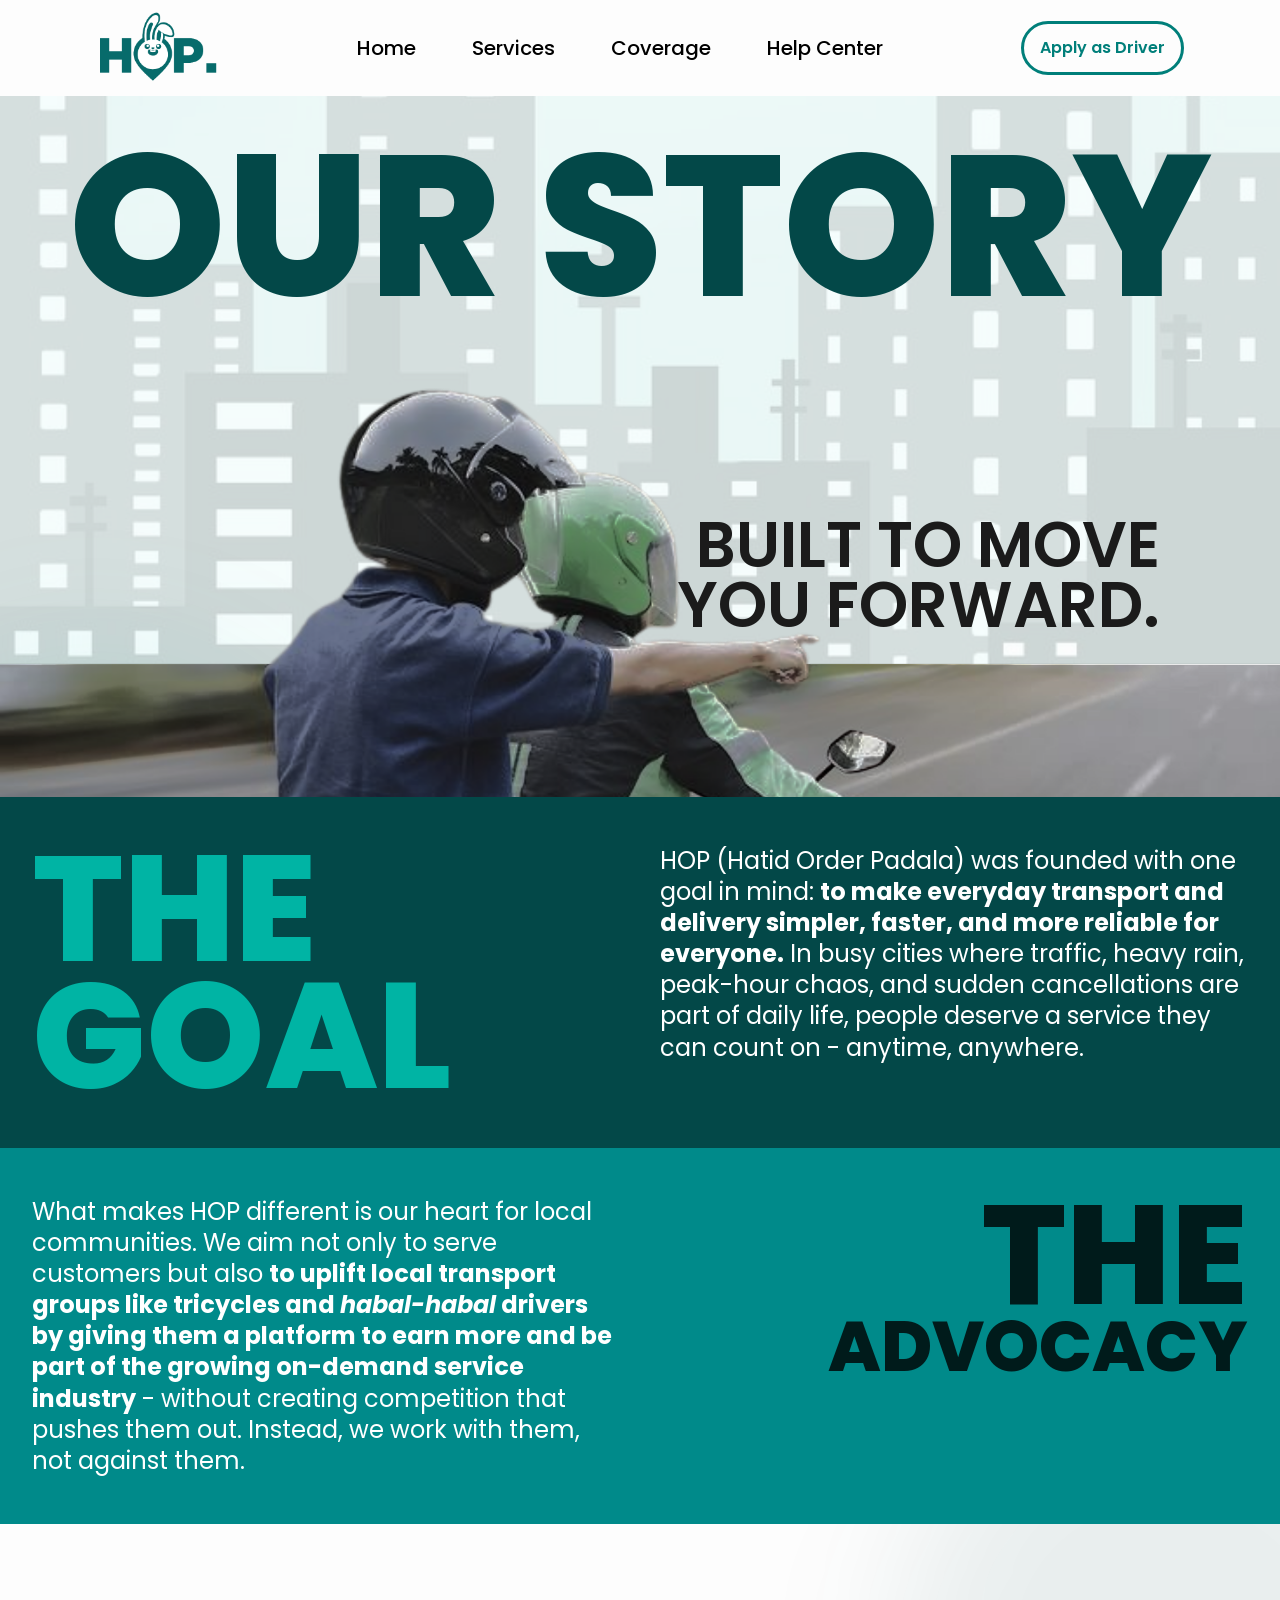
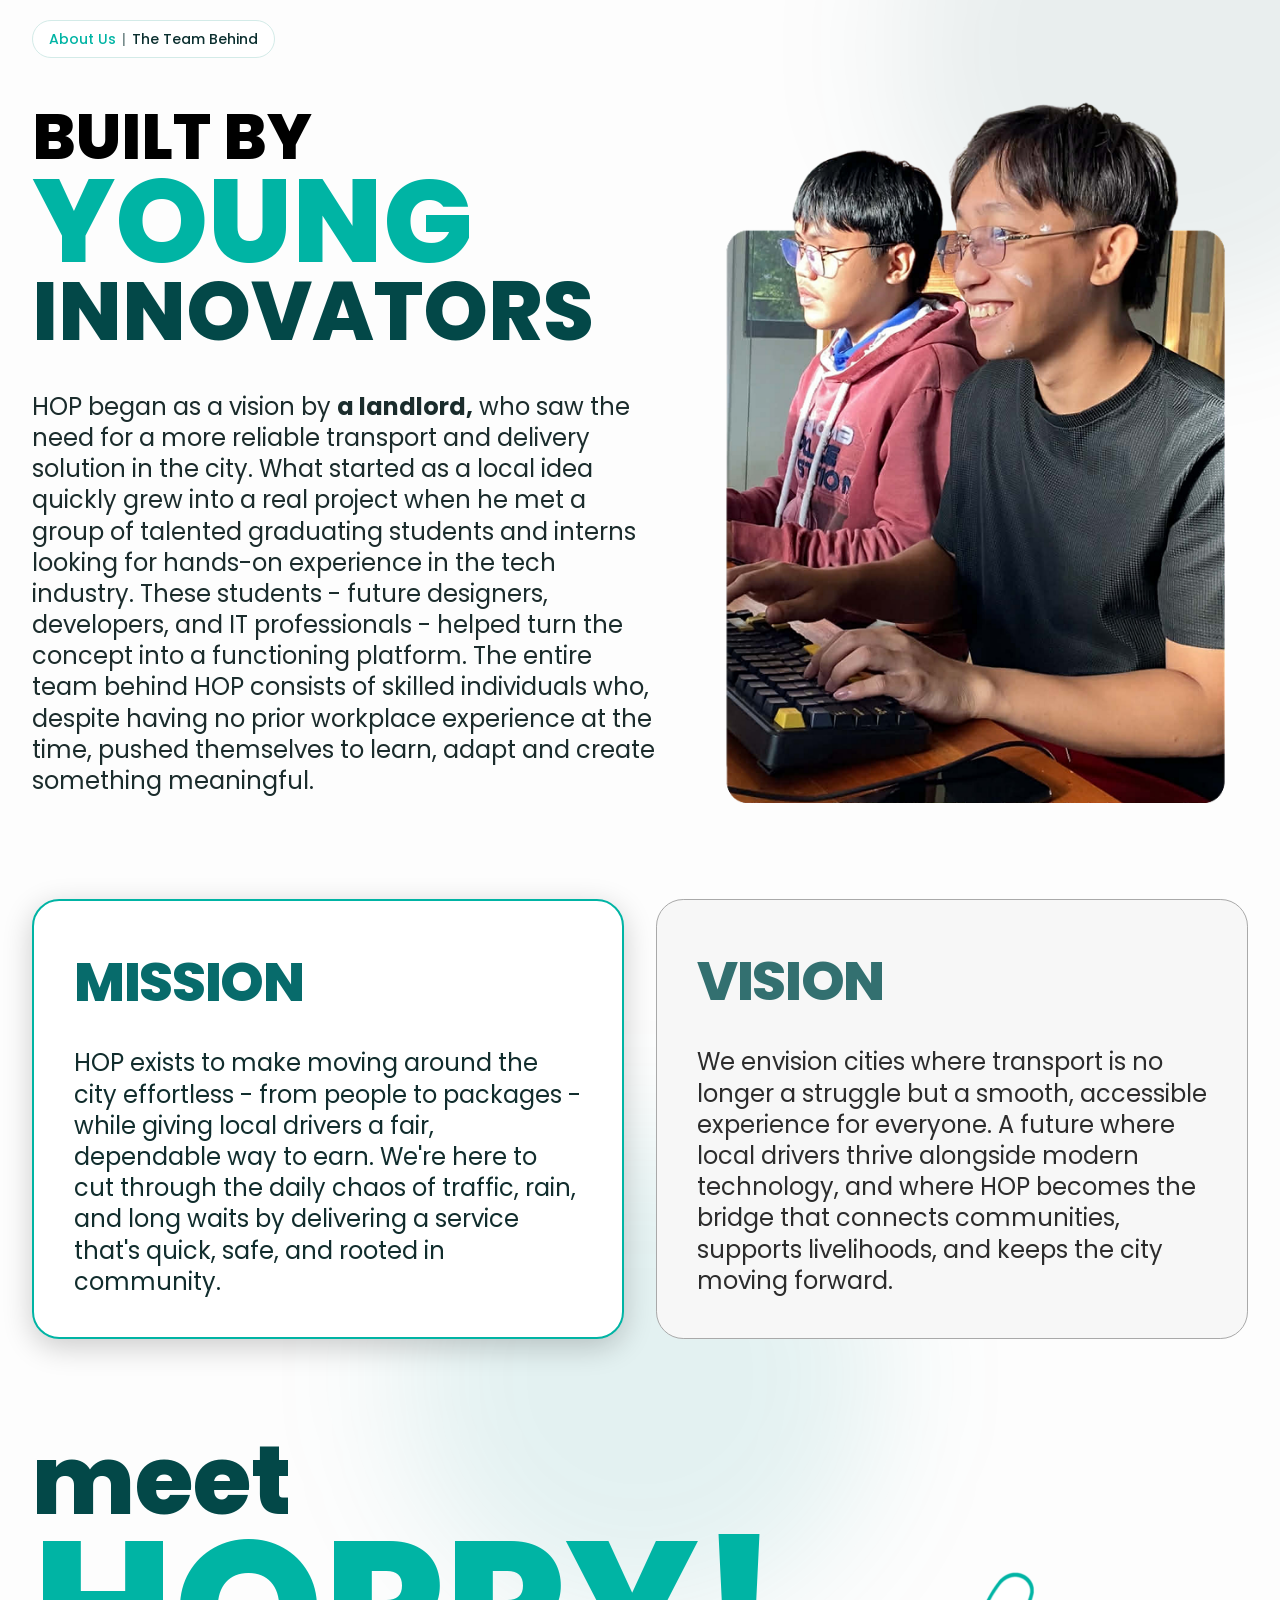
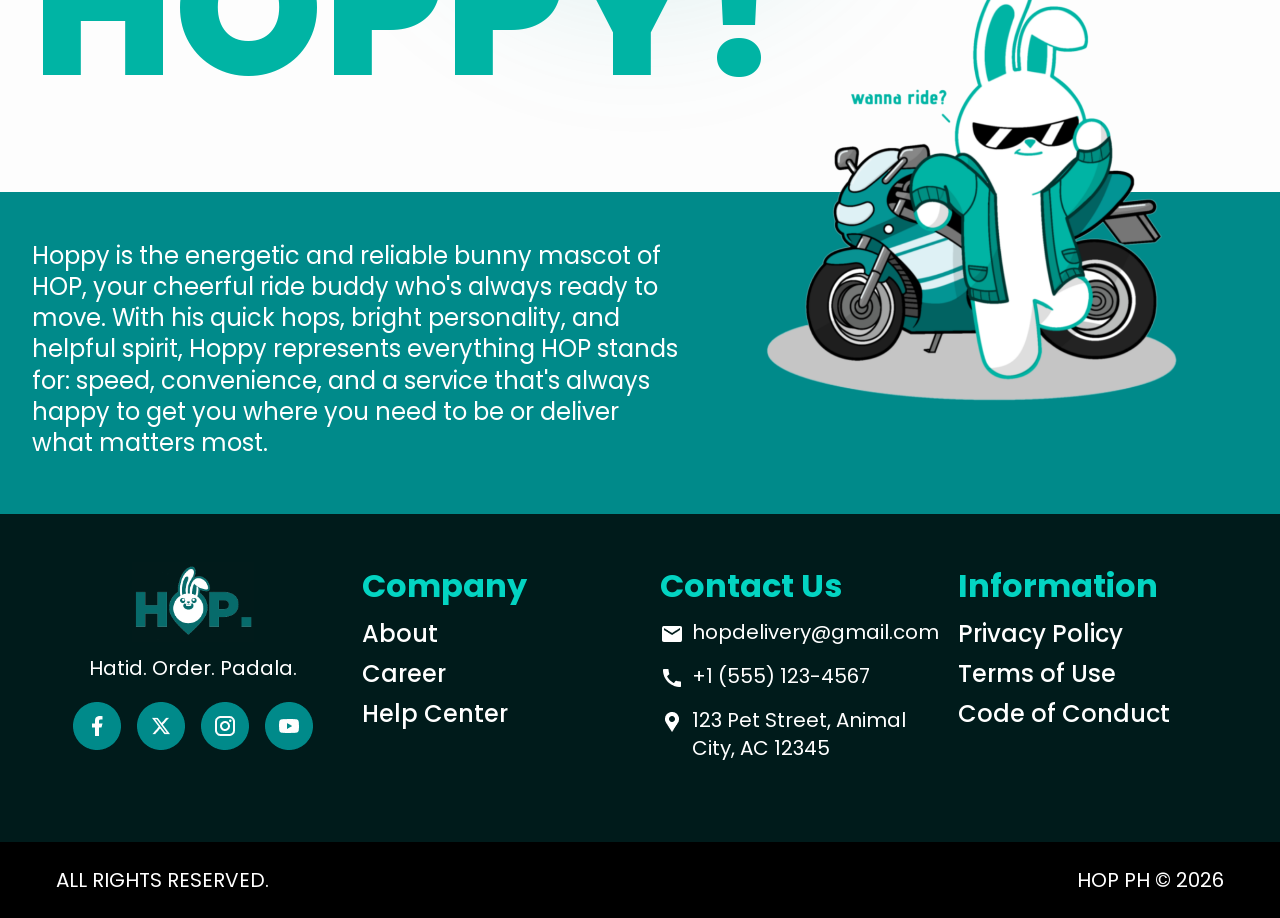
==== about_us.html @ f83eb673 "feat: Landing page prototype v1.2.1" ====
<!doctype html>
<html lang="en" class="scroll-smooth">
  <head>
    <meta charset="UTF-8" />
    <meta name="viewport" content="width=device-width, initial-scale=1.0" />
    <title>HOP - Hatid Order Padala</title>
    <link rel="preconnect" href="https://fonts.googleapis.com" />
    <link rel="preconnect" href="https://fonts.gstatic.com" crossorigin />
    <link href="https://fonts.googleapis.com/css2?family=Poppins:wght@300;400;500;600;700;800&display=swap" rel="stylesheet" />
    <link rel="shortcut icon" href="assets/favicon.ico" type="image/x-icon" />
    <link rel="stylesheet" href="output.css" />
  </head>
  <body class="bg-[#fdfdfd] text-black" style="font-family: &quot;Poppins&quot;, sans-serif">
    <div class="relative overflow-hidden">
      <header class="mx-auto w-full px-2 py-2 sm:px-8 lg:px-24 lg:pb-2">
        <div class="flex items-center justify-between">
          <img src="assets/hop_logo.png" alt="HOP" class="h-12 w-auto lg:h-20" />

          <nav class="hidden items-center gap-14 text-xl font-medium lg:flex">
            <a href="#" class="transition hover:text-[#00b4a4]">Home</a>
            <a href="#services" class="transition hover:text-[#00b4a4]">Services</a>
            <a href="#coverage" class="transition hover:text-[#00b4a4]">Coverage</a>
            <a href="help.html" class="transition hover:text-[#00b4a4]">Help Center</a>
          </nav>

          <button class="hidden cursor-pointer items-center justify-center rounded-full border-[3px] border-[#007f7a] p-4 leading-none font-semibold text-[#007f7a] transition hover:opacity-90 lg:inline-flex" type="button">Apply as Driver</button>

          <button id="open-menu" class="inline-flex size-10 items-center justify-center rounded-md lg:hidden" type="button" aria-label="Open menu">
            <svg class="size-7" viewBox="0 0 24 24" fill="none" xmlns="http://www.w3.org/2000/svg" aria-hidden="true">
              <path d="M4 7H20M4 12H20M4 17H20" stroke="currentColor" stroke-width="2.5" stroke-linecap="round" />
            </svg>
          </button>
        </div>
      </header>

      <main class="relative overflow-hidden">
        <div class="pointer-events-none absolute inset-0 -z-10">
          <div class="absolute top-136 -left-40 h-128 w-lg rounded-full bg-[#00b4a4]/8 blur-3xl"></div>
          <div class="absolute top-320 -right-40 h-136 w-136 rounded-full bg-[#034848]/8 blur-3xl"></div>
          <div class="absolute top-660 left-1/2 h-120 w-120 -translate-x-1/2 rounded-full bg-[#008a8a]/10 blur-3xl"></div>
        </div>

        <section class="relative overflow-hidden pt-6 md:pt-10">
          <div class="absolute inset-x-0 top-0 h-72 opacity-20 md:h-160">
            <img src="assets/background_city.jpeg" alt="" class="h-full w-full object-cover" />
          </div>

          <div class="relative mx-auto">
            <h2 class="text-center text-[58px] leading-[0.9] font-extrabold text-[#034848] md:text-[120px] lg:text-[180px] xl:text-[200px] 2xl:text-[300px]">OUR STORY</h2>

            <div class="relative mt-0 overflow-hidden md:mt-0 lg:-mt-10 xl:mt-0 2xl:-mt-60">
              <img src="assets/rider_and_passenger.png" alt="Riders" class="block h-auto w-full" loading="lazy" />

              <p class="absolute top-3 right-3 max-w-40 text-right text-xs leading-tight font-semibold text-[#1b1b1b] md:top-10 md:right-8 md:max-w-88 md:text-[42px] md:leading-[0.95] lg:top-30 xl:top-50 xl:right-30 xl:max-w-140 xl:text-[63px] 2xl:top-80">BUILT TO MOVE YOU FORWARD.</p>
            </div>
          </div>

          <div class="relative z-10 md:-mt-35 lg:-mt-48 xl:-mt-80">
            <article class="bg-[#034848] text-white">
              <div class="mx-auto grid max-w-7xl gap-5 px-4 py-7 md:grid-cols-2 md:gap-10 md:px-8 md:py-12">
                <h3 class="text-center text-[52px] leading-[0.85] font-extrabold text-[#00b4a4] uppercase md:text-left md:text-[100px] lg:text-[150px]">THE GOAL</h3>
                <p class="text-center text-[13px] leading-[1.35] md:text-left md:text-[24px] md:leading-[1.3]">
                  HOP (Hatid Order Padala) was founded with one goal in mind: <strong>to make everyday transport and delivery simpler, faster, and more reliable for everyone.</strong>
                  In busy cities where traffic, heavy rain, peak-hour chaos, and sudden cancellations are part of daily life, people deserve a service they can count on - anytime, anywhere.
                </p>
              </div>
            </article>

            <article class="bg-[#008a8a] text-white">
              <div class="mx-auto grid max-w-7xl gap-5 px-4 py-7 md:grid-cols-2 md:gap-10 md:px-8 md:py-12">
                <p class="order-2 text-center text-[13px] leading-[1.35] md:order-1 md:text-left md:text-[24px] md:leading-[1.3]">
                  What makes HOP different is our heart for local communities. We aim not only to serve customers but also <strong>to uplift local transport groups like tricycles and <em>habal-habal</em> drivers by giving them a platform to earn more and be part of the growing on-demand service industry</strong>
                  - without creating competition that pushes them out. Instead, we work with them, not against them.
                </p>
                <h3 class="order-1 text-center text-[18px] leading-none font-extrabold text-[#001b1b] uppercase md:order-2 md:text-right">
                  <span class="block text-[36px] md:text-[105px] md:leading-[0.85] lg:text-[140px]">THE</span>
                  <span class="block text-[56px] md:text-[55px] md:leading-[0.9] lg:text-[70px]">ADVOCACY</span>
                </h3>
              </div>
            </article>
          </div>
        </section>

        <section class="mx-auto max-w-7xl px-4 py-14 md:px-8 md:py-24">
          <div class="flex justify-center md:justify-start">
            <div class="mb-6 inline-flex rounded-full border border-[#d3ebe8] bg-white px-4 py-2 text-[11px] font-medium text-[#0b2f2f] md:mb-10 md:text-sm">
              <span class="text-[#00b4a4]">About Us</span>
              <span class="px-1.5 text-[#768b8b]">|</span>
              <span>The Team Behind</span>
            </div>
          </div>

          <div class="grid items-center gap-8 md:grid-cols-[1.08fr_0.92fr] md:gap-12">
            <div>
              <p class="text-center text-[34px] leading-none font-extrabold uppercase md:text-left md:text-[48px] lg:text-[64px]">BUILT BY</p>
              <p class="text-center text-[70px] leading-[0.88] font-extrabold text-[#00b4a4] uppercase md:text-left md:text-[80px] lg:text-[118px]">YOUNG</p>
              <p class="text-center text-[50px] leading-[0.95] font-extrabold text-[#034848] uppercase md:text-left md:text-[56px] lg:text-[82px]">INNOVATORS</p>

              <img src="assets/young_innovators.png" alt="Young innovators" class="mx-auto block h-81.25 w-full max-w-lg object-cover object-top md:hidden" />

              <p class="mt-6 text-[13px] leading-[1.35] text-[#1b2c2c] md:mt-10 md:text-[18px] md:leading-[1.3] lg:text-[24px]">HOP began as a vision by <strong>a landlord,</strong> who saw the need for a more reliable transport and delivery solution in the city. What started as a local idea quickly grew into a real project when he met a group of talented graduating students and interns looking for hands-on experience in the tech industry. These students - future designers, developers, and IT professionals - helped turn the concept into a functioning platform. The entire team behind HOP consists of skilled individuals who, despite having no prior workplace experience at the time, pushed themselves to learn, adapt and create something meaningful.</p>
            </div>

            <img src="assets/young_innovators.png" alt="Young innovators" class="relative mx-auto hidden w-full max-w-lg md:block" />
          </div>
        </section>

        <section class="mx-auto max-w-7xl px-4 pb-14 md:px-8 md:pb-24">
          <div class="grid gap-6 md:grid-cols-2 md:gap-8">
            <article class="rounded-[1.7rem] border-2 border-[#00b4a4] bg-white p-6 shadow-[0_8px_30px_rgba(0,0,0,0.2)] md:p-10">
              <h3 class="text-[36px] font-extrabold tracking-tight text-[#076b6b] md:text-[55px]">MISSION</h3>
              <p class="mt-3 text-[13px] leading-[1.35] text-[#112d2d] md:mt-6 md:text-[24px] md:leading-[1.3]">HOP exists to make moving around the city effortless - from people to packages - while giving local drivers a fair, dependable way to earn. We're here to cut through the daily chaos of traffic, rain, and long waits by delivering a service that's quick, safe, and rooted in community.</p>
            </article>

            <article class="rounded-[1.7rem] border border-[#a9a9a9] bg-[#f7f7f7] p-6 md:p-10">
              <h3 class="text-[36px] font-extrabold tracking-tight text-[#337070] md:text-[55px]">VISION</h3>
              <p class="mt-3 text-[13px] leading-[1.35] text-[#2c2c2c] md:mt-6 md:text-[24px] md:leading-[1.3]">We envision cities where transport is no longer a struggle but a smooth, accessible experience for everyone. A future where local drivers thrive alongside modern technology, and where HOP becomes the bridge that connects communities, supports livelihoods, and keeps the city moving forward.</p>
            </article>
          </div>
        </section>

        <section class="relative overflow-hidden">
          <div class="relative mx-auto mb-0 max-w-7xl px-4 md:-mb-10 md:px-8 lg:-mb-40 xl:-mb-60 2xl:-mb-80">
            <p class="text-center text-[56px] leading-[0.95] font-extrabold text-[#034848] md:text-left md:text-[96px]">meet</p>
            <p class="text-center text-[84px] leading-[0.88] font-extrabold text-[#00b4a4] md:text-left md:text-[190px]">HOPPY!</p>
          </div>

          <div class="relative -mt-16 md:mt-4">
            <div class="absolute inset-x-0 bottom-0 h-1/2 bg-[#008a8a] md:h-9/10 lg:h-2/3 xl:h-1/2"></div>
            <div class="relative mx-auto grid max-w-7xl items-end gap-0 md:grid-cols-[1.1fr_0.9fr] md:gap-8 md:px-8 md:py-14">
              <p class="hidden self-center text-[13px] leading-[1.35] text-white md:block md:text-[20px] md:leading-[1.3] lg:self-end lg:text-[24px]">Hoppy is the energetic and reliable bunny mascot of HOP, your cheerful ride buddy who's always ready to move. With his quick hops, bright personality, and helpful spirit, Hoppy represents everything HOP stands for: speed, convenience, and a service that's always happy to get you where you need to be or deliver what matters most.</p>

              <div class="mx-auto w-full max-w-92 md:max-w-136">
                <img src="assets/hoppy_mascot.png" alt="Hoppy mascot" class="h-auto w-full object-contain" />
              </div>

              <p class="block p-12 pt-0 text-[13px] leading-[1.35] text-white md:hidden md:p-0 md:text-[24px] md:leading-[1.3]">Hoppy is the energetic and reliable bunny mascot of HOP, your cheerful ride buddy who's always ready to move. With his quick hops, bright personality, and helpful spirit, Hoppy represents everything HOP stands for: speed, convenience, and a service that's always happy to get you where you need to be or deliver what matters most.</p>
            </div>
          </div>
        </section>
      </main>

      <footer id="help" class="mx-auto mt-0 w-full bg-[#001b1b]">
        <div class="px-8 pt-10 pb-16 lg:px-16 lg:pt-12 lg:pb-20">
          <div class="grid w-full gap-10 sm:grid-cols-2 lg:grid-cols-4">
            <div class="flex flex-col items-center">
              <img src="assets/hop_logo.png" alt="HOP" class="h-20 w-auto object-contain" />
              <p class="mt-3 text-[13px] text-white lg:text-xl">Hatid. Order. Padala.</p>
              <div class="mt-5 flex items-center gap-4">
                <a href="#"><img src="assets/facebook.png" alt="Facebook" class="size-11 lg:size-12" /></a>
                <a href="#"><img src="assets/x.png" alt="X" class="size-11 lg:size-12" /></a>
                <a href="#"><img src="assets/instagram.png" alt="Instagram" class="size-11 lg:size-12" /></a>
                <a href="#"><img src="assets/youtube.png" alt="YouTube" class="size-11 lg:size-12" /></a>
              </div>
            </div>

            <div>
              <h4 class="text-[32px] font-bold text-[#03d4c2]">Company</h4>
              <ul class="mt-2 space-y-2 text-2xl font-medium text-white">
                <li>
                  <a href="#" class="transition hover:text-[#00b4a4]">About</a>
                </li>
                <li>
                  <a href="#" class="transition hover:text-[#00b4a4]">Career</a>
                </li>
                <li>
                  <a href="#" class="transition hover:text-[#00b4a4]">Help Center</a>
                </li>
              </ul>
            </div>

            <div>
              <h4 class="text-[32px] font-bold text-[#03d4c2]">Contact Us</h4>
              <ul class="mt-2 space-y-4 text-xl text-white">
                <li class="flex items-start gap-2">
                  <img src="assets/ic_baseline-email.png" alt="Email" class="mt-1 size-6" />
                  <span>hopdelivery@gmail.com</span>
                </li>
                <li class="flex items-start gap-2">
                  <img src="assets/ic_baseline-call.png" alt="Phone" class="mt-1 size-6" />
                  <span>+1 (555) 123-4567</span>
                </li>
                <li class="flex items-start gap-2">
                  <img src="assets/gridicons_location.png" alt="Location" class="mt-1 size-6" />
                  <span>123 Pet Street, Animal City, AC 12345</span>
                </li>
              </ul>
            </div>

            <div>
              <h4 class="text-[32px] font-bold text-[#03d4c2]">Information</h4>
              <ul class="mt-2 space-y-2 text-2xl font-medium text-white">
                <li>
                  <a href="#" class="transition hover:text-[#00b4a4]">Privacy Policy</a>
                </li>
                <li>
                  <a href="#" class="transition hover:text-[#00b4a4]">Terms of Use</a>
                </li>
                <li>
                  <a href="#" class="transition hover:text-[#00b4a4]">Code of Conduct</a>
                </li>
              </ul>
            </div>
          </div>
        </div>

        <div class="flex flex-col items-center justify-between gap-2 bg-black px-6 py-6 text-center text-sm text-white lg:flex-row lg:px-14 lg:text-xl">
          <p>ALL RIGHTS RESERVED.</p>
          <p>HOP PH © 2026</p>
        </div>
      </footer>
    </div>

    <div id="offcanvas" class="pointer-events-none fixed inset-0 z-50 opacity-0 transition duration-300 lg:hidden" aria-hidden="true">
      <div id="offcanvas-backdrop" class="absolute inset-0 bg-black/25"></div>
      <div class="absolute inset-0 bg-[rgba(33,33,33,0.97)] p-8">
        <button id="close-menu" class="absolute top-6 right-6 inline-flex size-10 items-center justify-center rounded-md text-white" type="button" aria-label="Close menu">
          <svg class="size-7" viewBox="0 0 24 24" fill="none" xmlns="http://www.w3.org/2000/svg" aria-hidden="true">
            <path d="M6 6L18 18M18 6L6 18" stroke="currentColor" stroke-width="2.5" stroke-linecap="round" />
          </svg>
        </button>

        <nav class="mt-10 space-y-8 text-[50px] leading-none text-white">
          <a href="#" class="block text-[34px]">Home</a>
          <a href="#services" class="block text-[34px]">Services</a>
          <a href="#coverage" class="block text-[34px]">Coverage</a>
          <a href="help.html" class="block text-[34px]">Help Center</a>
        </nav>

        <button class="absolute right-8 bottom-8 left-8 cursor-pointer rounded-[44px] border-[3px] border-[#007f7a] px-8 py-4 text-[16px] leading-none font-semibold text-white" type="button">Apply as Driver</button>
      </div>
    </div>
    <script src="assets/js/about_us.js"></script>
  </body>
</html>
---- output.css ----
/*! tailwindcss v4.1.18 | MIT License | https://tailwindcss.com */
@layer properties{@supports (((-webkit-hyphens:none)) and (not (margin-trim:inline))) or ((-moz-orient:inline) and (not (color:rgb(from red r g b)))){*,:before,:after,::backdrop{--tw-translate-x:0;--tw-translate-y:0;--tw-translate-z:0;--tw-space-y-reverse:0;--tw-border-style:solid;--tw-gradient-position:initial;--tw-gradient-from:#0000;--tw-gradient-via:#0000;--tw-gradient-to:#0000;--tw-gradient-stops:initial;--tw-gradient-via-stops:initial;--tw-gradient-from-position:0%;--tw-gradient-via-position:50%;--tw-gradient-to-position:100%;--tw-leading:initial;--tw-font-weight:initial;--tw-tracking:initial;--tw-shadow:0 0 #0000;--tw-shadow-color:initial;--tw-shadow-alpha:100%;--tw-inset-shadow:0 0 #0000;--tw-inset-shadow-color:initial;--tw-inset-shadow-alpha:100%;--tw-ring-color:initial;--tw-ring-shadow:0 0 #0000;--tw-inset-ring-color:initial;--tw-inset-ring-shadow:0 0 #0000;--tw-ring-inset:initial;--tw-ring-offset-width:0px;--tw-ring-offset-color:#fff;--tw-ring-offset-shadow:0 0 #0000;--tw-blur:initial;--tw-brightness:initial;--tw-contrast:initial;--tw-grayscale:initial;--tw-hue-rotate:initial;--tw-invert:initial;--tw-opacity:initial;--tw-saturate:initial;--tw-sepia:initial;--tw-drop-shadow:initial;--tw-drop-shadow-color:initial;--tw-drop-shadow-alpha:100%;--tw-drop-shadow-size:initial;--tw-duration:initial;--tw-ease:initial}}}@layer theme{:root,:host{--font-sans:ui-sans-serif,system-ui,sans-serif,"Apple Color Emoji","Segoe UI Emoji","Segoe UI Symbol","Noto Color Emoji";--font-mono:ui-monospace,SFMono-Regular,Menlo,Monaco,Consolas,"Liberation Mono","Courier New",monospace;--color-black:#000;--color-white:#fff;--spacing:.25rem;--container-lg:32rem;--container-2xl:42rem;--container-4xl:56rem;--container-7xl:80rem;--text-xs:.75rem;--text-xs--line-height:calc(1/.75);--text-sm:.875rem;--text-sm--line-height:calc(1.25/.875);--text-base:1rem;--text-base--line-height:calc(1.5/1);--text-xl:1.25rem;--text-xl--line-height:calc(1.75/1.25);--text-2xl:1.5rem;--text-2xl--line-height:calc(2/1.5);--text-3xl:1.875rem;--text-3xl--line-height:calc(2.25/1.875);--text-4xl:2.25rem;--text-4xl--line-height:calc(2.5/2.25);--text-5xl:3rem;--text-5xl--line-height:1;--font-weight-light:300;--font-weight-medium:500;--font-weight-semibold:600;--font-weight-bold:700;--font-weight-extrabold:800;--tracking-tight:-.025em;--leading-tight:1.25;--radius-md:.375rem;--radius-2xl:1rem;--ease-in-out:cubic-bezier(.4,0,.2,1);--blur-3xl:64px;--default-transition-duration:.15s;--default-transition-timing-function:cubic-bezier(.4,0,.2,1);--default-font-family:var(--font-sans);--default-mono-font-family:var(--font-mono)}}@layer base{*,:after,:before,::backdrop{box-sizing:border-box;border:0 solid;margin:0;padding:0}::file-selector-button{box-sizing:border-box;border:0 solid;margin:0;padding:0}html,:host{-webkit-text-size-adjust:100%;tab-size:4;line-height:1.5;font-family:var(--default-font-family,ui-sans-serif,system-ui,sans-serif,"Apple Color Emoji","Segoe UI Emoji","Segoe UI Symbol","Noto Color Emoji");font-feature-settings:var(--default-font-feature-settings,normal);font-variation-settings:var(--default-font-variation-settings,normal);-webkit-tap-highlight-color:transparent}hr{height:0;color:inherit;border-top-width:1px}abbr:where([title]){-webkit-text-decoration:underline dotted;text-decoration:underline dotted}h1,h2,h3,h4,h5,h6{font-size:inherit;font-weight:inherit}a{color:inherit;-webkit-text-decoration:inherit;-webkit-text-decoration:inherit;-webkit-text-decoration:inherit;text-decoration:inherit}b,strong{font-weight:bolder}code,kbd,samp,pre{font-family:var(--default-mono-font-family,ui-monospace,SFMono-Regular,Menlo,Monaco,Consolas,"Liberation Mono","Courier New",monospace);font-feature-settings:var(--default-mono-font-feature-settings,normal);font-variation-settings:var(--default-mono-font-variation-settings,normal);font-size:1em}small{font-size:80%}sub,sup{vertical-align:baseline;font-size:75%;line-height:0;position:relative}sub{bottom:-.25em}sup{top:-.5em}table{text-indent:0;border-color:inherit;border-collapse:collapse}:-moz-focusring{outline:auto}progress{vertical-align:baseline}summary{display:list-item}ol,ul,menu{list-style:none}img,svg,video,canvas,audio,iframe,embed,object{vertical-align:middle;display:block}img,video{max-width:100%;height:auto}button,input,select,optgroup,textarea{font:inherit;font-feature-settings:inherit;font-variation-settings:inherit;letter-spacing:inherit;color:inherit;opacity:1;background-color:#0000;border-radius:0}::file-selector-button{font:inherit;font-feature-settings:inherit;font-variation-settings:inherit;letter-spacing:inherit;color:inherit;opacity:1;background-color:#0000;border-radius:0}:where(select:is([multiple],[size])) optgroup{font-weight:bolder}:where(select:is([multiple],[size])) optgroup option{padding-inline-start:20px}::file-selector-button{margin-inline-end:4px}::placeholder{opacity:1}@supports (not ((-webkit-appearance:-apple-pay-button))) or (contain-intrinsic-size:1px){::placeholder{color:currentColor}@supports (color:color-mix(in lab, red, red)){::placeholder{color:color-mix(in oklab,currentcolor 50%,transparent)}}}textarea{resize:vertical}::-webkit-search-decoration{-webkit-appearance:none}::-webkit-date-and-time-value{min-height:1lh;text-align:inherit}::-webkit-datetime-edit{display:inline-flex}::-webkit-datetime-edit-fields-wrapper{padding:0}::-webkit-datetime-edit{padding-block:0}::-webkit-datetime-edit-year-field{padding-block:0}::-webkit-datetime-edit-month-field{padding-block:0}::-webkit-datetime-edit-day-field{padding-block:0}::-webkit-datetime-edit-hour-field{padding-block:0}::-webkit-datetime-edit-minute-field{padding-block:0}::-webkit-datetime-edit-second-field{padding-block:0}::-webkit-datetime-edit-millisecond-field{padding-block:0}::-webkit-datetime-edit-meridiem-field{padding-block:0}::-webkit-calendar-picker-indicator{line-height:1}:-moz-ui-invalid{box-shadow:none}button,input:where([type=button],[type=reset],[type=submit]){appearance:button}::file-selector-button{appearance:button}::-webkit-inner-spin-button{height:auto}::-webkit-outer-spin-button{height:auto}[hidden]:where(:not([hidden=until-found])){display:none!important}}@layer components;@layer utilities{.pointer-events-none{pointer-events:none}.visible{visibility:visible}.absolute{position:absolute}.fixed{position:fixed}.relative{position:relative}.inset-0{inset:calc(var(--spacing)*0)}.inset-x-0{inset-inline:calc(var(--spacing)*0)}.-top-170{top:calc(var(--spacing)*-170)}.top-0{top:calc(var(--spacing)*0)}.top-3{top:calc(var(--spacing)*3)}.top-6{top:calc(var(--spacing)*6)}.top-75{top:calc(var(--spacing)*75)}.top-136{top:calc(var(--spacing)*136)}.top-320{top:calc(var(--spacing)*320)}.top-660{top:calc(var(--spacing)*660)}.top-\[10\%\]{top:10%}.top-\[20\%\]{top:20%}.-right-40{right:calc(var(--spacing)*-40)}.right-3{right:calc(var(--spacing)*3)}.right-6{right:calc(var(--spacing)*6)}.right-8{right:calc(var(--spacing)*8)}.right-\[-62\.5\%\]{right:-62.5%}.right-\[5\%\]{right:5%}.right-\[25\%\]{right:25%}.bottom-0{bottom:calc(var(--spacing)*0)}.bottom-8{bottom:calc(var(--spacing)*8)}.-left-40{left:calc(var(--spacing)*-40)}.left-1\/2{left:50%}.left-8{left:calc(var(--spacing)*8)}.left-\[-10\%\]{left:-10%}.-z-1{z-index:calc(1*-1)}.-z-10{z-index:calc(10*-1)}.z-10{z-index:10}.z-50{z-index:50}.order-1{order:1}.order-2{order:2}.mx-1{margin-inline:calc(var(--spacing)*1)}.mx-6{margin-inline:calc(var(--spacing)*6)}.mx-auto{margin-inline:auto}.-mt-16{margin-top:calc(var(--spacing)*-16)}.mt-0{margin-top:calc(var(--spacing)*0)}.mt-1{margin-top:calc(var(--spacing)*1)}.mt-2{margin-top:calc(var(--spacing)*2)}.mt-3{margin-top:calc(var(--spacing)*3)}.mt-4{margin-top:calc(var(--spacing)*4)}.mt-5{margin-top:calc(var(--spacing)*5)}.mt-6{margin-top:calc(var(--spacing)*6)}.mt-7{margin-top:calc(var(--spacing)*7)}.mt-8{margin-top:calc(var(--spacing)*8)}.mt-10{margin-top:calc(var(--spacing)*10)}.mb-0{margin-bottom:calc(var(--spacing)*0)}.mb-6{margin-bottom:calc(var(--spacing)*6)}.mb-8{margin-bottom:calc(var(--spacing)*8)}.ml-3{margin-left:calc(var(--spacing)*3)}.block{display:block}.flex{display:flex}.grid{display:grid}.hidden{display:none}.inline-block{display:inline-block}.inline-flex{display:inline-flex}.size-5{width:calc(var(--spacing)*5);height:calc(var(--spacing)*5)}.size-6{width:calc(var(--spacing)*6);height:calc(var(--spacing)*6)}.size-7{width:calc(var(--spacing)*7);height:calc(var(--spacing)*7)}.size-10{width:calc(var(--spacing)*10);height:calc(var(--spacing)*10)}.size-11{width:calc(var(--spacing)*11);height:calc(var(--spacing)*11)}.size-21{width:calc(var(--spacing)*21);height:calc(var(--spacing)*21)}.size-21\.25{width:calc(var(--spacing)*21.25);height:calc(var(--spacing)*21.25)}.h-0{height:calc(var(--spacing)*0)}.h-0\.5{height:calc(var(--spacing)*.5)}.h-1\/2{height:50%}.h-12{height:calc(var(--spacing)*12)}.h-20{height:calc(var(--spacing)*20)}.h-28{height:calc(var(--spacing)*28)}.h-72{height:calc(var(--spacing)*72)}.h-79\.25{height:calc(var(--spacing)*79.25)}.h-81\.25{height:calc(var(--spacing)*81.25)}.h-92\.5{height:calc(var(--spacing)*92.5)}.h-120{height:calc(var(--spacing)*120)}.h-128{height:calc(var(--spacing)*128)}.h-136{height:calc(var(--spacing)*136)}.h-240\.75{height:calc(var(--spacing)*240.75)}.h-\[44\%\]{height:44%}.h-\[62\%\]{height:62%}.h-\[65\%\]{height:65%}.h-\[68\%\]{height:68%}.h-\[82\%\]{height:82%}.h-\[90vh\]{height:90vh}.h-auto{height:auto}.h-full{height:100%}.w-120{width:calc(var(--spacing)*120)}.w-122\.25{width:calc(var(--spacing)*122.25)}.w-136{width:calc(var(--spacing)*136)}.w-\[65\%\]{width:65%}.w-\[82\%\]{width:82%}.w-auto{width:auto}.w-full{width:100%}.w-lg{width:var(--container-lg)}.max-w-2xl{max-width:var(--container-2xl)}.max-w-4xl{max-width:var(--container-4xl)}.max-w-7xl{max-width:var(--container-7xl)}.max-w-40{max-width:calc(var(--spacing)*40)}.max-w-92{max-width:calc(var(--spacing)*92)}.max-w-130{max-width:calc(var(--spacing)*130)}.max-w-160{max-width:calc(var(--spacing)*160)}.max-w-165{max-width:calc(var(--spacing)*165)}.max-w-177\.5{max-width:calc(var(--spacing)*177.5)}.max-w-245{max-width:calc(var(--spacing)*245)}.max-w-317\.5{max-width:calc(var(--spacing)*317.5)}.max-w-347\.5{max-width:calc(var(--spacing)*347.5)}.max-w-360{max-width:calc(var(--spacing)*360)}.max-w-lg{max-width:var(--container-lg)}.flex-1{flex:1}.shrink-0{flex-shrink:0}.-translate-x-1\/2{--tw-translate-x:calc(calc(1/2*100%)*-1);translate:var(--tw-translate-x)var(--tw-translate-y)}.rotate-11{rotate:11deg}.rotate-90{rotate:90deg}.cursor-pointer{cursor:pointer}.list-decimal{list-style-type:decimal}.grid-cols-1{grid-template-columns:repeat(1,minmax(0,1fr))}.flex-col{flex-direction:column}.items-center{align-items:center}.items-end{align-items:flex-end}.items-start{align-items:flex-start}.justify-between{justify-content:space-between}.justify-center{justify-content:center}.gap-0{gap:calc(var(--spacing)*0)}.gap-2{gap:calc(var(--spacing)*2)}.gap-3{gap:calc(var(--spacing)*3)}.gap-4{gap:calc(var(--spacing)*4)}.gap-5{gap:calc(var(--spacing)*5)}.gap-6{gap:calc(var(--spacing)*6)}.gap-8{gap:calc(var(--spacing)*8)}.gap-10{gap:calc(var(--spacing)*10)}.gap-14{gap:calc(var(--spacing)*14)}:where(.space-y-1>:not(:last-child)){--tw-space-y-reverse:0;margin-block-start:calc(calc(var(--spacing)*1)*var(--tw-space-y-reverse));margin-block-end:calc(calc(var(--spacing)*1)*calc(1 - var(--tw-space-y-reverse)))}:where(.space-y-2>:not(:last-child)){--tw-space-y-reverse:0;margin-block-start:calc(calc(var(--spacing)*2)*var(--tw-space-y-reverse));margin-block-end:calc(calc(var(--spacing)*2)*calc(1 - var(--tw-space-y-reverse)))}:where(.space-y-4>:not(:last-child)){--tw-space-y-reverse:0;margin-block-start:calc(calc(var(--spacing)*4)*var(--tw-space-y-reverse));margin-block-end:calc(calc(var(--spacing)*4)*calc(1 - var(--tw-space-y-reverse)))}:where(.space-y-8>:not(:last-child)){--tw-space-y-reverse:0;margin-block-start:calc(calc(var(--spacing)*8)*var(--tw-space-y-reverse));margin-block-end:calc(calc(var(--spacing)*8)*calc(1 - var(--tw-space-y-reverse)))}.self-center{align-self:center}.overflow-hidden{overflow:hidden}.scroll-smooth{scroll-behavior:smooth}.rounded-2xl{border-radius:var(--radius-2xl)}.rounded-\[1\.7rem\]{border-radius:1.7rem}.rounded-\[7px\]{border-radius:7px}.rounded-\[19px\]{border-radius:19px}.rounded-\[20px\]{border-radius:20px}.rounded-\[27px\]{border-radius:27px}.rounded-\[44px\]{border-radius:44px}.rounded-\[66px\]{border-radius:66px}.rounded-full{border-radius:3.40282e38px}.rounded-md{border-radius:var(--radius-md)}.rounded-t-\[20px\]{border-top-left-radius:20px;border-top-right-radius:20px}.rounded-b-\[30px\]{border-bottom-right-radius:30px;border-bottom-left-radius:30px}.border{border-style:var(--tw-border-style);border-width:1px}.border-0{border-style:var(--tw-border-style);border-width:0}.border-2{border-style:var(--tw-border-style);border-width:2px}.border-\[3px\]{border-style:var(--tw-border-style);border-width:3px}.border-\[\#00b4a4\]{border-color:#00b4a4}.border-\[\#001b1b\]{border-color:#001b1b}.border-\[\#007f7a\]{border-color:#007f7a}.border-\[\#008a8a\]{border-color:#008a8a}.border-\[\#076B6B\],.border-\[\#076b6b\]{border-color:#076b6b}.border-\[\#a1a1a1\]{border-color:#a1a1a1}.border-\[\#a9a9a9\]{border-color:#a9a9a9}.border-\[\#bbb\]{border-color:#bbb}.border-\[\#bebebe\]{border-color:#bebebe}.border-\[\#d3ebe8\]{border-color:#d3ebe8}.border-\[\#f1f2f9\]{border-color:#f1f2f9}.bg-\[\#00b4a4\]{background-color:#00b4a4}.bg-\[\#00b4a4\]\/8{background-color:oklab(69.1663% -.122408 -.00803161/.08)}.bg-\[\#001b1b\]{background-color:#001b1b}.bg-\[\#008a8a\]{background-color:#008a8a}.bg-\[\#008a8a\]\/10{background-color:oklab(57.3506% -.094662 -.024956/.1)}.bg-\[\#076B6B\],.bg-\[\#076b6b\]{background-color:#076b6b}.bg-\[\#034848\]{background-color:#034848}.bg-\[\#034848\]\/8{background-color:oklab(36.427% -.0589014 -.0155739/.08)}.bg-\[\#d5efee\]{background-color:#d5efee}.bg-\[\#eee\]{background-color:#eee}.bg-\[\#f3f3f3\]{background-color:#f3f3f3}.bg-\[\#f7f7f7\]{background-color:#f7f7f7}.bg-\[\#fdfdfd\]{background-color:#fdfdfd}.bg-\[rgba\(6\,148\,148\,0\.2\)\]{background-color:#06949433}.bg-\[rgba\(33\,33\,33\,0\.97\)\]{background-color:#212121f7}.bg-black{background-color:var(--color-black)}.bg-black\/25{background-color:#00000040}@supports (color:color-mix(in lab, red, red)){.bg-black\/25{background-color:color-mix(in oklab,var(--color-black)25%,transparent)}}.bg-transparent{background-color:#0000}.bg-white{background-color:var(--color-white)}.bg-gradient-to-r{--tw-gradient-position:to right in oklab;background-image:linear-gradient(var(--tw-gradient-stops))}.bg-\[linear-gradient\(122\.5deg\,\#0b1d1d_0\.68\%\,\#00b4a4_116\.19\%\)\]{background-image:linear-gradient(122.5deg,#0b1d1d .68%,#00b4a4 116.19%)}.bg-\[url\(\'assets\/background_city\.jpeg\'\)\]{background-image:url(assets/background_city.jpeg)}.from-\[\#00b4a4\]{--tw-gradient-from:#00b4a4;--tw-gradient-stops:var(--tw-gradient-via-stops,var(--tw-gradient-position),var(--tw-gradient-from)var(--tw-gradient-from-position),var(--tw-gradient-to)var(--tw-gradient-to-position))}.to-\[\#076b6b\]{--tw-gradient-to:#076b6b;--tw-gradient-stops:var(--tw-gradient-via-stops,var(--tw-gradient-position),var(--tw-gradient-from)var(--tw-gradient-from-position),var(--tw-gradient-to)var(--tw-gradient-to-position))}.bg-cover{background-size:cover}.bg-center{background-position:50%}.object-contain{object-fit:contain}.object-cover{object-fit:cover}.object-top{object-position:top}.p-4{padding:calc(var(--spacing)*4)}.p-5{padding:calc(var(--spacing)*5)}.p-6{padding:calc(var(--spacing)*6)}.p-8{padding:calc(var(--spacing)*8)}.p-12{padding:calc(var(--spacing)*12)}.px-0{padding-inline:calc(var(--spacing)*0)}.px-1\.5{padding-inline:calc(var(--spacing)*1.5)}.px-2{padding-inline:calc(var(--spacing)*2)}.px-3{padding-inline:calc(var(--spacing)*3)}.px-4{padding-inline:calc(var(--spacing)*4)}.px-5{padding-inline:calc(var(--spacing)*5)}.px-6{padding-inline:calc(var(--spacing)*6)}.px-7{padding-inline:calc(var(--spacing)*7)}.px-8{padding-inline:calc(var(--spacing)*8)}.px-11{padding-inline:calc(var(--spacing)*11)}.px-15{padding-inline:calc(var(--spacing)*15)}.py-2{padding-block:calc(var(--spacing)*2)}.py-3{padding-block:calc(var(--spacing)*3)}.py-4{padding-block:calc(var(--spacing)*4)}.py-5{padding-block:calc(var(--spacing)*5)}.py-6{padding-block:calc(var(--spacing)*6)}.py-7{padding-block:calc(var(--spacing)*7)}.py-8{padding-block:calc(var(--spacing)*8)}.py-10{padding-block:calc(var(--spacing)*10)}.py-14{padding-block:calc(var(--spacing)*14)}.pt-0{padding-top:calc(var(--spacing)*0)}.pt-4{padding-top:calc(var(--spacing)*4)}.pt-5{padding-top:calc(var(--spacing)*5)}.pt-6{padding-top:calc(var(--spacing)*6)}.pt-10{padding-top:calc(var(--spacing)*10)}.pb-2{padding-bottom:calc(var(--spacing)*2)}.pb-4{padding-bottom:calc(var(--spacing)*4)}.pb-5{padding-bottom:calc(var(--spacing)*5)}.pb-10{padding-bottom:calc(var(--spacing)*10)}.pb-12{padding-bottom:calc(var(--spacing)*12)}.pb-14{padding-bottom:calc(var(--spacing)*14)}.pb-16{padding-bottom:calc(var(--spacing)*16)}.pb-20{padding-bottom:calc(var(--spacing)*20)}.pl-5{padding-left:calc(var(--spacing)*5)}.text-center{text-align:center}.text-left{text-align:left}.text-right{text-align:right}.text-start{text-align:start}.font-\[\'Roboto\'\,sans-serif\]{font-family:Roboto,sans-serif}.text-2xl{font-size:var(--text-2xl);line-height:var(--tw-leading,var(--text-2xl--line-height))}.text-3xl{font-size:var(--text-3xl);line-height:var(--tw-leading,var(--text-3xl--line-height))}.text-4xl{font-size:var(--text-4xl);line-height:var(--tw-leading,var(--text-4xl--line-height))}.text-base{font-size:var(--text-base);line-height:var(--tw-leading,var(--text-base--line-height))}.text-sm{font-size:var(--text-sm);line-height:var(--tw-leading,var(--text-sm--line-height))}.text-xl{font-size:var(--text-xl);line-height:var(--tw-leading,var(--text-xl--line-height))}.text-xs{font-size:var(--text-xs);line-height:var(--tw-leading,var(--text-xs--line-height))}.text-\[11px\]{font-size:11px}.text-\[13px\]{font-size:13px}.text-\[15px\]{font-size:15px}.text-\[16px\]{font-size:16px}.text-\[18px\]{font-size:18px}.text-\[20px\]{font-size:20px}.text-\[28px\]{font-size:28px}.text-\[32px\]{font-size:32px}.text-\[34px\]{font-size:34px}.text-\[36px\]{font-size:36px}.text-\[40px\]{font-size:40px}.text-\[50px\]{font-size:50px}.text-\[52px\]{font-size:52px}.text-\[56px\]{font-size:56px}.text-\[58px\]{font-size:58px}.text-\[70px\]{font-size:70px}.text-\[84px\]{font-size:84px}.text-\[96px\]{font-size:96px}.leading-6{--tw-leading:calc(var(--spacing)*6);line-height:calc(var(--spacing)*6)}.leading-7{--tw-leading:calc(var(--spacing)*7);line-height:calc(var(--spacing)*7)}.leading-\[0\.8\]{--tw-leading:.8;line-height:.8}.leading-\[0\.9\]{--tw-leading:.9;line-height:.9}.leading-\[0\.85\]{--tw-leading:.85;line-height:.85}.leading-\[0\.88\]{--tw-leading:.88;line-height:.88}.leading-\[0\.95\]{--tw-leading:.95;line-height:.95}.leading-\[1\.1\]{--tw-leading:1.1;line-height:1.1}.leading-\[1\.4\]{--tw-leading:1.4;line-height:1.4}.leading-\[1\.14\]{--tw-leading:1.14;line-height:1.14}.leading-\[1\.35\]{--tw-leading:1.35;line-height:1.35}.leading-\[1\.46\]{--tw-leading:1.46;line-height:1.46}.leading-\[1\.62\]{--tw-leading:1.62;line-height:1.62}.leading-none{--tw-leading:1;line-height:1}.leading-tight{--tw-leading:var(--leading-tight);line-height:var(--leading-tight)}.font-bold{--tw-font-weight:var(--font-weight-bold);font-weight:var(--font-weight-bold)}.font-extrabold{--tw-font-weight:var(--font-weight-extrabold);font-weight:var(--font-weight-extrabold)}.font-light{--tw-font-weight:var(--font-weight-light);font-weight:var(--font-weight-light)}.font-medium{--tw-font-weight:var(--font-weight-medium);font-weight:var(--font-weight-medium)}.font-semibold{--tw-font-weight:var(--font-weight-semibold);font-weight:var(--font-weight-semibold)}.tracking-tight{--tw-tracking:var(--tracking-tight);letter-spacing:var(--tracking-tight)}.text-\[\#0b2f2f\]{color:#0b2f2f}.text-\[\#00b4a4\]{color:#00b4a4}.text-\[\#001b1b\]{color:#001b1b}.text-\[\#1b1b1b\]{color:#1b1b1b}.text-\[\#1b2c2c\]{color:#1b2c2c}.text-\[\#2c2c2c\]{color:#2c2c2c}.text-\[\#03d4c2\]{color:#03d4c2}.text-\[\#007f7a\]{color:#007f7a}.text-\[\#008a8a\]{color:#008a8a}.text-\[\#076b6b\]{color:#076b6b}.text-\[\#112d2d\]{color:#112d2d}.text-\[\#170f49\]{color:#170f49}.text-\[\#768b8b\]{color:#768b8b}.text-\[\#034848\]{color:#034848}.text-\[\#337070\]{color:#337070}.text-\[\#494949\]{color:#494949}.text-\[\#565656\]{color:#565656}.text-\[\#acacac\]{color:#acacac}.text-\[\#f5f5f5\]{color:#f5f5f5}.text-black{color:var(--color-black)}.text-black\/80{color:#000c}@supports (color:color-mix(in lab, red, red)){.text-black\/80{color:color-mix(in oklab,var(--color-black)80%,transparent)}}.text-black\/85{color:#000000d9}@supports (color:color-mix(in lab, red, red)){.text-black\/85{color:color-mix(in oklab,var(--color-black)85%,transparent)}}.text-white{color:var(--color-white)}.uppercase{text-transform:uppercase}.opacity-0{opacity:0}.opacity-10{opacity:.1}.opacity-12{opacity:.12}.opacity-20{opacity:.2}.opacity-60{opacity:.6}.shadow-\[0_1px_4px_0_rgba\(25\,33\,61\,0\.06\)\]{--tw-shadow:0 1px 4px 0 var(--tw-shadow-color,#19213d0f);box-shadow:var(--tw-inset-shadow),var(--tw-inset-ring-shadow),var(--tw-ring-offset-shadow),var(--tw-ring-shadow),var(--tw-shadow)}.shadow-\[0_1px_4px_0_rgba\(25\,33\,61\,0\.34\)\]{--tw-shadow:0 1px 4px 0 var(--tw-shadow-color,#19213d57);box-shadow:var(--tw-inset-shadow),var(--tw-inset-ring-shadow),var(--tw-ring-offset-shadow),var(--tw-ring-shadow),var(--tw-shadow)}.shadow-\[0_2px_22\.5px_-6px_rgba\(0\,0\,0\,0\.25\)\]{--tw-shadow:0 2px 22.5px -6px var(--tw-shadow-color,#00000040);box-shadow:var(--tw-inset-shadow),var(--tw-inset-ring-shadow),var(--tw-ring-offset-shadow),var(--tw-ring-shadow),var(--tw-shadow)}.shadow-\[0_4px_12\.2px_3px_rgba\(0\,0\,0\,0\.25\)\]{--tw-shadow:0 4px 12.2px 3px var(--tw-shadow-color,#00000040);box-shadow:var(--tw-inset-shadow),var(--tw-inset-ring-shadow),var(--tw-ring-offset-shadow),var(--tw-ring-shadow),var(--tw-shadow)}.shadow-\[0_4px_14px_0_\#e5e5e5\]{--tw-shadow:0 4px 14px 0 var(--tw-shadow-color,#e5e5e5);box-shadow:var(--tw-inset-shadow),var(--tw-inset-ring-shadow),var(--tw-ring-offset-shadow),var(--tw-ring-shadow),var(--tw-shadow)}.shadow-\[0_4px_29\.4px_-2px_rgba\(0\,0\,0\,0\.25\)\]{--tw-shadow:0 4px 29.4px -2px var(--tw-shadow-color,#00000040);box-shadow:var(--tw-inset-shadow),var(--tw-inset-ring-shadow),var(--tw-ring-offset-shadow),var(--tw-ring-shadow),var(--tw-shadow)}.shadow-\[0_4px_29\.4px_2px_rgba\(0\,0\,0\,0\.25\)\]{--tw-shadow:0 4px 29.4px 2px var(--tw-shadow-color,#00000040);box-shadow:var(--tw-inset-shadow),var(--tw-inset-ring-shadow),var(--tw-ring-offset-shadow),var(--tw-ring-shadow),var(--tw-shadow)}.shadow-\[0_8px_30px_rgba\(0\,0\,0\,0\.2\)\]{--tw-shadow:0 8px 30px var(--tw-shadow-color,#0003);box-shadow:var(--tw-inset-shadow),var(--tw-inset-ring-shadow),var(--tw-ring-offset-shadow),var(--tw-ring-shadow),var(--tw-shadow)}.ring{--tw-ring-shadow:var(--tw-ring-inset,)0 0 0 calc(1px + var(--tw-ring-offset-width))var(--tw-ring-color,currentcolor);box-shadow:var(--tw-inset-shadow),var(--tw-inset-ring-shadow),var(--tw-ring-offset-shadow),var(--tw-ring-shadow),var(--tw-shadow)}.blur-3xl{--tw-blur:blur(var(--blur-3xl));filter:var(--tw-blur,)var(--tw-brightness,)var(--tw-contrast,)var(--tw-grayscale,)var(--tw-hue-rotate,)var(--tw-invert,)var(--tw-saturate,)var(--tw-sepia,)var(--tw-drop-shadow,)}.drop-shadow-\[5px_13px_9\.6px_rgba\(0\,0\,0\,0\.25\)\]{--tw-drop-shadow-size:drop-shadow(5px 13px 9.6px var(--tw-drop-shadow-color,#00000040));--tw-drop-shadow:var(--tw-drop-shadow-size);filter:var(--tw-blur,)var(--tw-brightness,)var(--tw-contrast,)var(--tw-grayscale,)var(--tw-hue-rotate,)var(--tw-invert,)var(--tw-saturate,)var(--tw-sepia,)var(--tw-drop-shadow,)}.drop-shadow-\[10px_10px_7\.6px_rgba\(0\,0\,0\,0\.25\)\]{--tw-drop-shadow-size:drop-shadow(10px 10px 7.6px var(--tw-drop-shadow-color,#00000040));--tw-drop-shadow:var(--tw-drop-shadow-size);filter:var(--tw-blur,)var(--tw-brightness,)var(--tw-contrast,)var(--tw-grayscale,)var(--tw-hue-rotate,)var(--tw-invert,)var(--tw-saturate,)var(--tw-sepia,)var(--tw-drop-shadow,)}.transition{transition-property:color,background-color,border-color,outline-color,text-decoration-color,fill,stroke,--tw-gradient-from,--tw-gradient-via,--tw-gradient-to,opacity,box-shadow,transform,translate,scale,rotate,filter,-webkit-backdrop-filter,backdrop-filter,display,content-visibility,overlay,pointer-events;transition-timing-function:var(--tw-ease,var(--default-transition-timing-function));transition-duration:var(--tw-duration,var(--default-transition-duration))}.transition-\[height\,opacity\]{transition-property:height,opacity;transition-timing-function:var(--tw-ease,var(--default-transition-timing-function));transition-duration:var(--tw-duration,var(--default-transition-duration))}.transition-transform{transition-property:transform,translate,scale,rotate;transition-timing-function:var(--tw-ease,var(--default-transition-timing-function));transition-duration:var(--tw-duration,var(--default-transition-duration))}.duration-200{--tw-duration:.2s;transition-duration:.2s}.duration-300{--tw-duration:.3s;transition-duration:.3s}.ease-in-out{--tw-ease:var(--ease-in-out);transition-timing-function:var(--ease-in-out)}.outline-none{--tw-outline-style:none;outline-style:none}@media (hover:hover){.hover\:text-\[\#00b4a4\]:hover{color:#00b4a4}.hover\:opacity-90:hover{opacity:.9}}@media (min-width:40rem){.sm\:left-0{left:calc(var(--spacing)*0)}.sm\:col-span-2{grid-column:span 2/span 2}.sm\:grid-cols-2{grid-template-columns:repeat(2,minmax(0,1fr))}.sm\:px-6{padding-inline:calc(var(--spacing)*6)}.sm\:px-7{padding-inline:calc(var(--spacing)*7)}.sm\:px-8{padding-inline:calc(var(--spacing)*8)}.sm\:text-5xl{font-size:var(--text-5xl);line-height:var(--tw-leading,var(--text-5xl--line-height))}.sm\:text-base{font-size:var(--text-base);line-height:var(--tw-leading,var(--text-base--line-height))}.sm\:text-\[15px\]{font-size:15px}}@media (min-width:48rem){.md\:absolute{position:absolute}.md\:inset-auto{inset:auto}.md\:top-10{top:calc(var(--spacing)*10)}.md\:top-80{top:calc(var(--spacing)*80)}.md\:right-8{right:calc(var(--spacing)*8)}.md\:order-1{order:1}.md\:order-2{order:2}.md\:-mt-35{margin-top:calc(var(--spacing)*-35)}.md\:mt-0{margin-top:calc(var(--spacing)*0)}.md\:mt-4{margin-top:calc(var(--spacing)*4)}.md\:mt-6{margin-top:calc(var(--spacing)*6)}.md\:mt-10{margin-top:calc(var(--spacing)*10)}.md\:-mb-10{margin-bottom:calc(var(--spacing)*-10)}.md\:mb-10{margin-bottom:calc(var(--spacing)*10)}.md\:block{display:block}.md\:hidden{display:none}.md\:h-9\/10{height:90%}.md\:h-160{height:calc(var(--spacing)*160)}.md\:h-162\.5{height:calc(var(--spacing)*162.5)}.md\:w-155{width:calc(var(--spacing)*155)}.md\:max-w-88{max-width:calc(var(--spacing)*88)}.md\:max-w-136{max-width:calc(var(--spacing)*136)}.md\:grid-cols-2{grid-template-columns:repeat(2,minmax(0,1fr))}.md\:grid-cols-\[1\.1fr_0\.9fr\]{grid-template-columns:1.1fr .9fr}.md\:grid-cols-\[1\.08fr_0\.92fr\]{grid-template-columns:1.08fr .92fr}.md\:justify-start{justify-content:flex-start}.md\:gap-8{gap:calc(var(--spacing)*8)}.md\:gap-10{gap:calc(var(--spacing)*10)}.md\:gap-12{gap:calc(var(--spacing)*12)}.md\:p-0{padding:calc(var(--spacing)*0)}.md\:p-10{padding:calc(var(--spacing)*10)}.md\:px-8{padding-inline:calc(var(--spacing)*8)}.md\:py-12{padding-block:calc(var(--spacing)*12)}.md\:py-14{padding-block:calc(var(--spacing)*14)}.md\:py-24{padding-block:calc(var(--spacing)*24)}.md\:pt-10{padding-top:calc(var(--spacing)*10)}.md\:pb-24{padding-bottom:calc(var(--spacing)*24)}.md\:text-left{text-align:left}.md\:text-right{text-align:right}.md\:text-sm{font-size:var(--text-sm);line-height:var(--tw-leading,var(--text-sm--line-height))}.md\:text-\[18px\]{font-size:18px}.md\:text-\[20px\]{font-size:20px}.md\:text-\[24px\]{font-size:24px}.md\:text-\[42px\]{font-size:42px}.md\:text-\[48px\]{font-size:48px}.md\:text-\[55px\]{font-size:55px}.md\:text-\[56px\]{font-size:56px}.md\:text-\[80px\]{font-size:80px}.md\:text-\[96px\]{font-size:96px}.md\:text-\[100px\]{font-size:100px}.md\:text-\[105px\]{font-size:105px}.md\:text-\[120px\]{font-size:120px}.md\:text-\[190px\]{font-size:190px}.md\:leading-\[0\.9\]{--tw-leading:.9;line-height:.9}.md\:leading-\[0\.85\]{--tw-leading:.85;line-height:.85}.md\:leading-\[0\.95\]{--tw-leading:.95;line-height:.95}.md\:leading-\[1\.3\]{--tw-leading:1.3;line-height:1.3}}@media (min-width:64rem){.lg\:absolute{position:absolute}.lg\:top-8{top:calc(var(--spacing)*8)}.lg\:top-24{top:calc(var(--spacing)*24)}.lg\:top-30{top:calc(var(--spacing)*30)}.lg\:top-40{top:calc(var(--spacing)*40)}.lg\:top-56{top:calc(var(--spacing)*56)}.lg\:top-64{top:calc(var(--spacing)*64)}.lg\:top-108\.75{top:calc(var(--spacing)*108.75)}.lg\:right-6{right:calc(var(--spacing)*6)}.lg\:right-65{right:calc(var(--spacing)*65)}.lg\:bottom-0{bottom:calc(var(--spacing)*0)}.lg\:-left-90{left:calc(var(--spacing)*-90)}.lg\:left-24{left:calc(var(--spacing)*24)}.lg\:col-span-1{grid-column:span 1/span 1}.lg\:col-start-1{grid-column-start:1}.lg\:col-start-2{grid-column-start:2}.lg\:col-start-3{grid-column-start:3}.lg\:row-span-2{grid-row:span 2/span 2}.lg\:row-start-1{grid-row-start:1}.lg\:row-start-2{grid-row-start:2}.lg\:mx-0{margin-inline:calc(var(--spacing)*0)}.lg\:-mt-10{margin-top:calc(var(--spacing)*-10)}.lg\:-mt-48{margin-top:calc(var(--spacing)*-48)}.lg\:mt-0{margin-top:calc(var(--spacing)*0)}.lg\:mt-3{margin-top:calc(var(--spacing)*3)}.lg\:mt-6{margin-top:calc(var(--spacing)*6)}.lg\:mt-8{margin-top:calc(var(--spacing)*8)}.lg\:mt-10{margin-top:calc(var(--spacing)*10)}.lg\:mt-12{margin-top:calc(var(--spacing)*12)}.lg\:mt-32{margin-top:calc(var(--spacing)*32)}.lg\:-mb-40{margin-bottom:calc(var(--spacing)*-40)}.lg\:ml-3{margin-left:calc(var(--spacing)*3)}.lg\:block{display:block}.lg\:flex{display:flex}.lg\:hidden{display:none}.lg\:inline-block{display:inline-block}.lg\:inline-flex{display:inline-flex}.lg\:size-12{width:calc(var(--spacing)*12);height:calc(var(--spacing)*12)}.lg\:size-28\.75{width:calc(var(--spacing)*28.75);height:calc(var(--spacing)*28.75)}.lg\:h-2\/3{height:66.6667%}.lg\:h-20{height:calc(var(--spacing)*20)}.lg\:h-48{height:calc(var(--spacing)*48)}.lg\:h-148\.75{height:calc(var(--spacing)*148.75)}.lg\:h-350{height:calc(var(--spacing)*350)}.lg\:h-\[58\%\]{height:58%}.lg\:h-\[82\%\]{height:82%}.lg\:h-\[85\%\]{height:85%}.lg\:min-h-210\.25{min-height:calc(var(--spacing)*210.25)}.lg\:max-w-130{max-width:calc(var(--spacing)*130)}.lg\:grid-cols-3{grid-template-columns:repeat(3,minmax(0,1fr))}.lg\:grid-cols-4{grid-template-columns:repeat(4,minmax(0,1fr))}.lg\:grid-cols-\[1fr_489px_1fr\]{grid-template-columns:1fr 489px 1fr}.lg\:grid-cols-\[430px_1fr\]{grid-template-columns:430px 1fr}.lg\:grid-rows-\[360px_360px\]{grid-template-rows:360px 360px}.lg\:flex-row{flex-direction:row}.lg\:items-start{align-items:flex-start}.lg\:justify-between{justify-content:space-between}.lg\:justify-start{justify-content:flex-start}.lg\:gap-6{gap:calc(var(--spacing)*6)}.lg\:gap-14{gap:calc(var(--spacing)*14)}.lg\:gap-x-4{column-gap:calc(var(--spacing)*4)}.lg\:gap-y-38{row-gap:calc(var(--spacing)*38)}.lg\:self-end{align-self:flex-end}.lg\:rounded-\[29px\]{border-radius:29px}.lg\:rounded-t-\[29px\]{border-top-left-radius:29px;border-top-right-radius:29px}.lg\:rounded-b-\[66px\]{border-bottom-right-radius:66px;border-bottom-left-radius:66px}.lg\:px-0{padding-inline:calc(var(--spacing)*0)}.lg\:px-5{padding-inline:calc(var(--spacing)*5)}.lg\:px-14{padding-inline:calc(var(--spacing)*14)}.lg\:px-16{padding-inline:calc(var(--spacing)*16)}.lg\:px-24{padding-inline:calc(var(--spacing)*24)}.lg\:py-10{padding-block:calc(var(--spacing)*10)}.lg\:py-28{padding-block:calc(var(--spacing)*28)}.lg\:pt-0{padding-top:calc(var(--spacing)*0)}.lg\:pt-8{padding-top:calc(var(--spacing)*8)}.lg\:pt-12{padding-top:calc(var(--spacing)*12)}.lg\:pb-0{padding-bottom:calc(var(--spacing)*0)}.lg\:pb-2{padding-bottom:calc(var(--spacing)*2)}.lg\:pb-20{padding-bottom:calc(var(--spacing)*20)}.lg\:pb-24{padding-bottom:calc(var(--spacing)*24)}.lg\:pb-28{padding-bottom:calc(var(--spacing)*28)}.lg\:pl-6{padding-left:calc(var(--spacing)*6)}.lg\:text-left{text-align:left}.lg\:text-2xl{font-size:var(--text-2xl);line-height:var(--tw-leading,var(--text-2xl--line-height))}.lg\:text-5xl{font-size:var(--text-5xl);line-height:var(--tw-leading,var(--text-5xl--line-height))}.lg\:text-base{font-size:var(--text-base);line-height:var(--tw-leading,var(--text-base--line-height))}.lg\:text-xl{font-size:var(--text-xl);line-height:var(--tw-leading,var(--text-xl--line-height))}.lg\:text-\[24px\]{font-size:24px}.lg\:text-\[30px\]{font-size:30px}.lg\:text-\[32px\]{font-size:32px}.lg\:text-\[40px\]{font-size:40px}.lg\:text-\[64px\]{font-size:64px}.lg\:text-\[70px\]{font-size:70px}.lg\:text-\[82px\]{font-size:82px}.lg\:text-\[96px\]{font-size:96px}.lg\:text-\[118px\]{font-size:118px}.lg\:text-\[128px\]{font-size:128px}.lg\:text-\[140px\]{font-size:140px}.lg\:text-\[150px\]{font-size:150px}.lg\:text-\[180px\]{font-size:180px}.lg\:leading-7\.75{--tw-leading:calc(var(--spacing)*7.75);line-height:calc(var(--spacing)*7.75)}.lg\:leading-\[1\.2\]{--tw-leading:1.2;line-height:1.2}.lg\:leading-\[1\.3\]{--tw-leading:1.3;line-height:1.3}.lg\:leading-\[1\.55\]{--tw-leading:1.55;line-height:1.55}}@media (min-width:80rem){.xl\:top-14{top:calc(var(--spacing)*14)}.xl\:top-50{top:calc(var(--spacing)*50)}.xl\:right-30{right:calc(var(--spacing)*30)}.xl\:-mt-80{margin-top:calc(var(--spacing)*-80)}.xl\:mt-0{margin-top:calc(var(--spacing)*0)}.xl\:-mb-60{margin-bottom:calc(var(--spacing)*-60)}.xl\:h-1\/2{height:50%}.xl\:h-90{height:calc(var(--spacing)*90)}.xl\:max-w-140{max-width:calc(var(--spacing)*140)}.xl\:gap-y-12{row-gap:calc(var(--spacing)*12)}.xl\:text-\[63px\]{font-size:63px}.xl\:text-\[200px\]{font-size:200px}}@media (min-width:96rem){.\32 xl\:top-80{top:calc(var(--spacing)*80)}.\32 xl\:-mt-60{margin-top:calc(var(--spacing)*-60)}.\32 xl\:-mb-80{margin-bottom:calc(var(--spacing)*-80)}.\32 xl\:text-\[300px\]{font-size:300px}}}@property --tw-translate-x{syntax:"*";inherits:false;initial-value:0}@property --tw-translate-y{syntax:"*";inherits:false;initial-value:0}@property --tw-translate-z{syntax:"*";inherits:false;initial-value:0}@property --tw-space-y-reverse{syntax:"*";inherits:false;initial-value:0}@property --tw-border-style{syntax:"*";inherits:false;initial-value:solid}@property --tw-gradient-position{syntax:"*";inherits:false}@property --tw-gradient-from{syntax:"<color>";inherits:false;initial-value:#0000}@property --tw-gradient-via{syntax:"<color>";inherits:false;initial-value:#0000}@property --tw-gradient-to{syntax:"<color>";inherits:false;initial-value:#0000}@property --tw-gradient-stops{syntax:"*";inherits:false}@property --tw-gradient-via-stops{syntax:"*";inherits:false}@property --tw-gradient-from-position{syntax:"<length-percentage>";inherits:false;initial-value:0%}@property --tw-gradient-via-position{syntax:"<length-percentage>";inherits:false;initial-value:50%}@property --tw-gradient-to-position{syntax:"<length-percentage>";inherits:false;initial-value:100%}@property --tw-leading{syntax:"*";inherits:false}@property --tw-font-weight{syntax:"*";inherits:false}@property --tw-tracking{syntax:"*";inherits:false}@property --tw-shadow{syntax:"*";inherits:false;initial-value:0 0 #0000}@property --tw-shadow-color{syntax:"*";inherits:false}@property --tw-shadow-alpha{syntax:"<percentage>";inherits:false;initial-value:100%}@property --tw-inset-shadow{syntax:"*";inherits:false;initial-value:0 0 #0000}@property --tw-inset-shadow-color{syntax:"*";inherits:false}@property --tw-inset-shadow-alpha{syntax:"<percentage>";inherits:false;initial-value:100%}@property --tw-ring-color{syntax:"*";inherits:false}@property --tw-ring-shadow{syntax:"*";inherits:false;initial-value:0 0 #0000}@property --tw-inset-ring-color{syntax:"*";inherits:false}@property --tw-inset-ring-shadow{syntax:"*";inherits:false;initial-value:0 0 #0000}@property --tw-ring-inset{syntax:"*";inherits:false}@property --tw-ring-offset-width{syntax:"<length>";inherits:false;initial-value:0}@property --tw-ring-offset-color{syntax:"*";inherits:false;initial-value:#fff}@property --tw-ring-offset-shadow{syntax:"*";inherits:false;initial-value:0 0 #0000}@property --tw-blur{syntax:"*";inherits:false}@property --tw-brightness{syntax:"*";inherits:false}@property --tw-contrast{syntax:"*";inherits:false}@property --tw-grayscale{syntax:"*";inherits:false}@property --tw-hue-rotate{syntax:"*";inherits:false}@property --tw-invert{syntax:"*";inherits:false}@property --tw-opacity{syntax:"*";inherits:false}@property --tw-saturate{syntax:"*";inherits:false}@property --tw-sepia{syntax:"*";inherits:false}@property --tw-drop-shadow{syntax:"*";inherits:false}@property --tw-drop-shadow-color{syntax:"*";inherits:false}@property --tw-drop-shadow-alpha{syntax:"<percentage>";inherits:false;initial-value:100%}@property --tw-drop-shadow-size{syntax:"*";inherits:false}@property --tw-duration{syntax:"*";inherits:false}@property --tw-ease{syntax:"*";inherits:false}
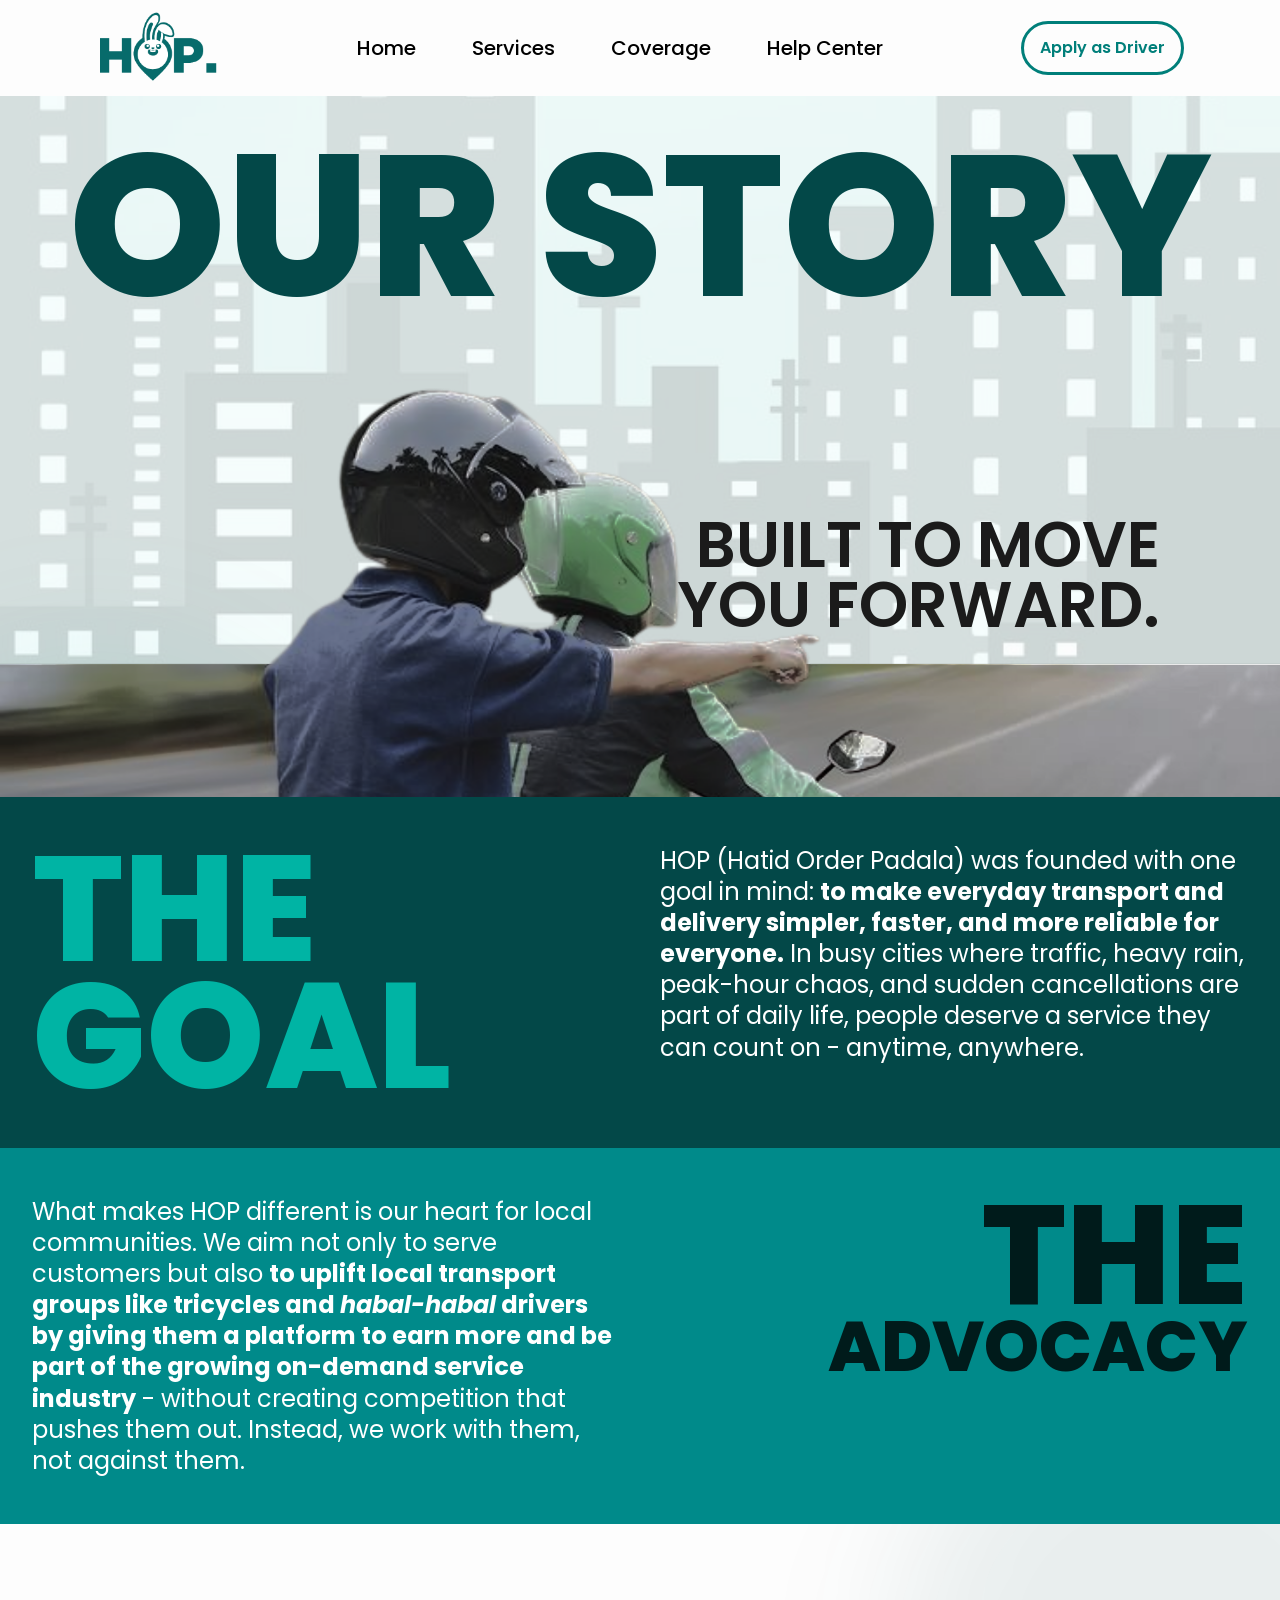
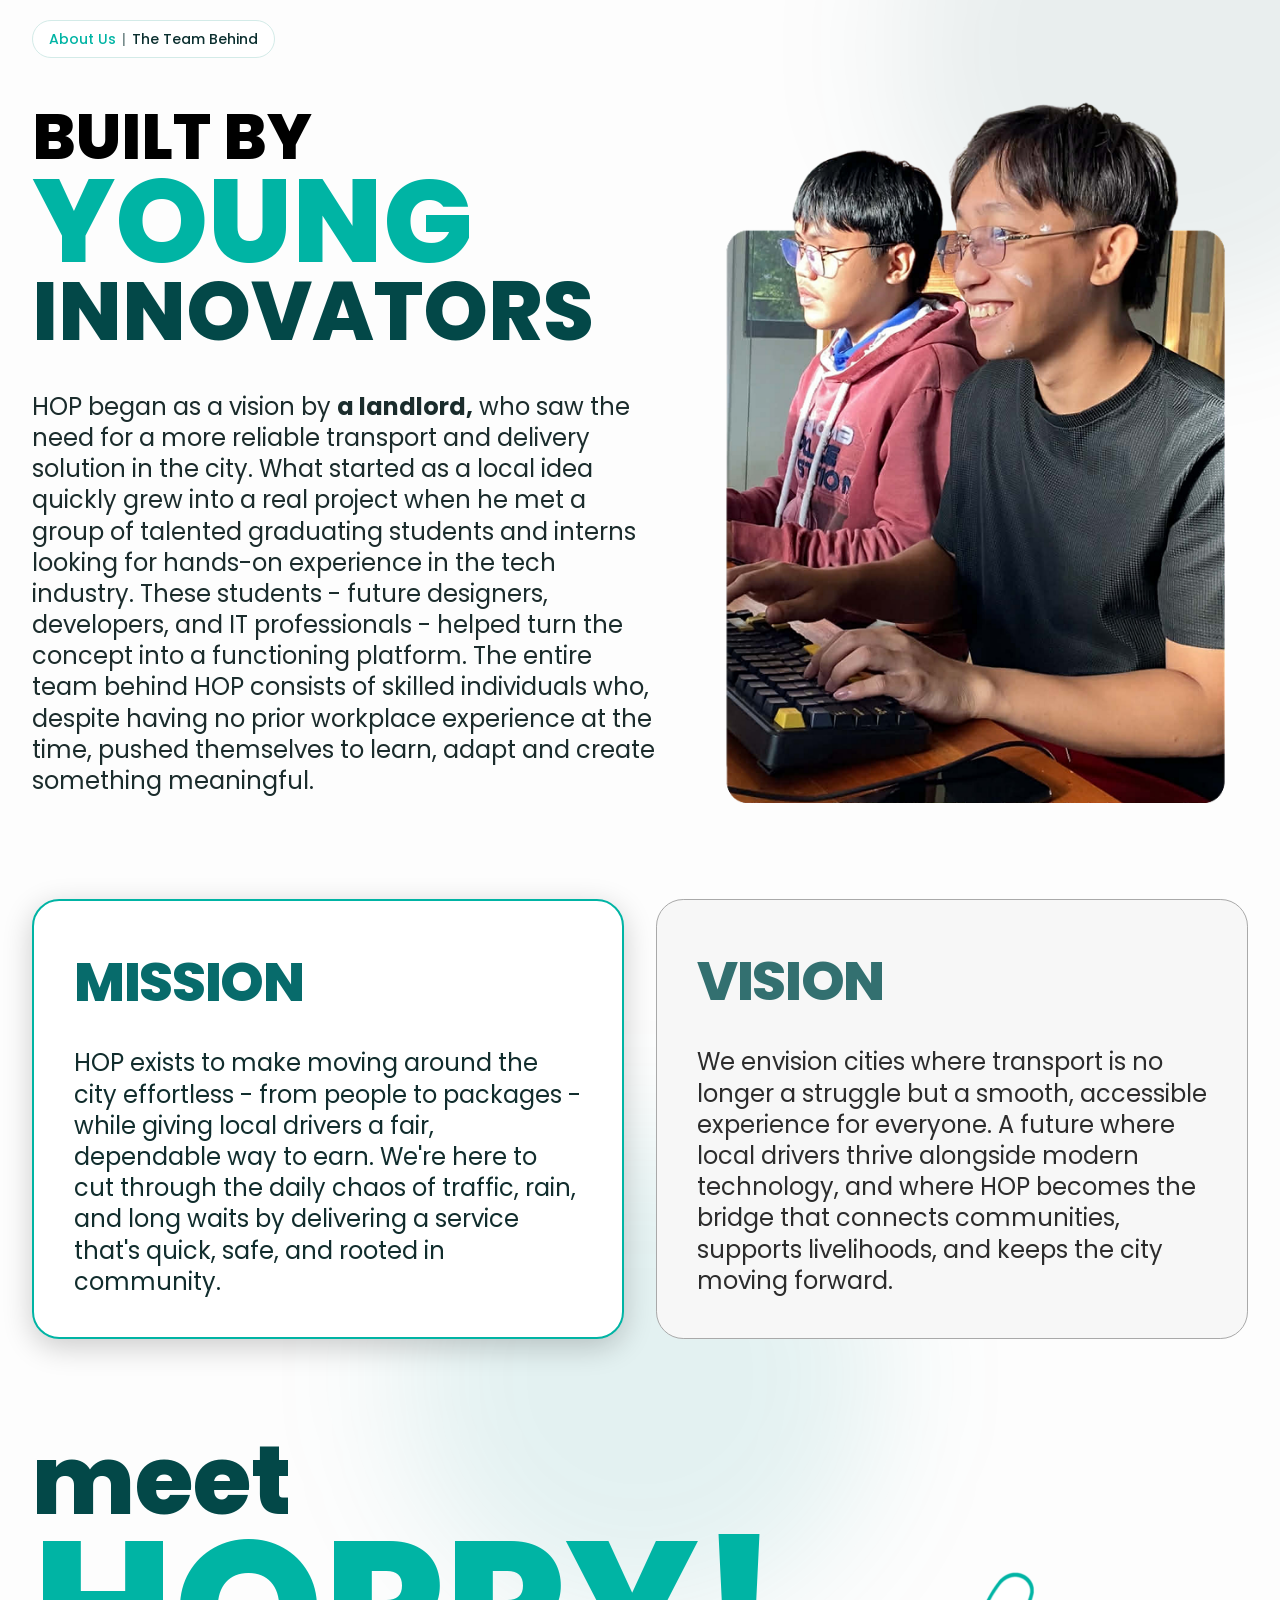
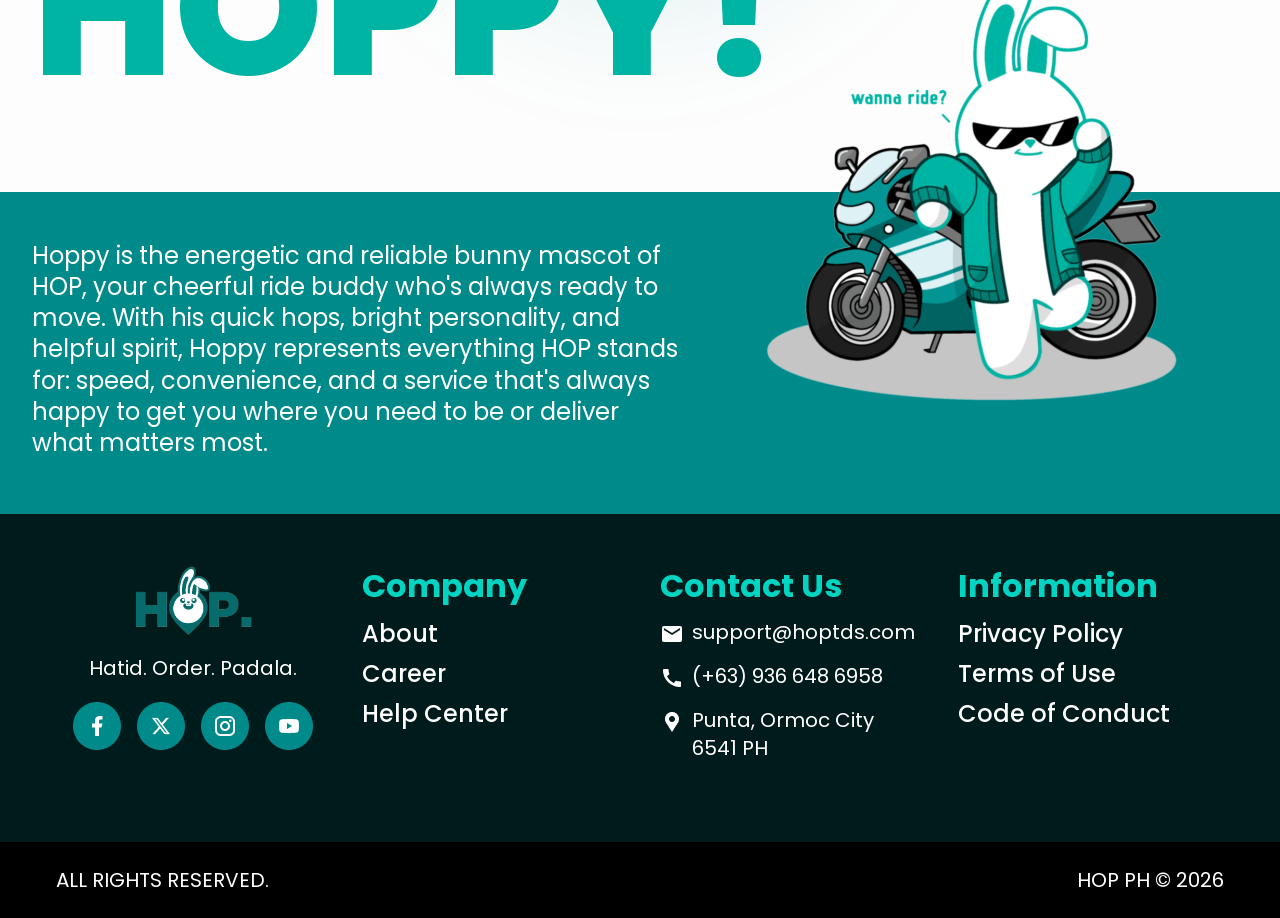
==== commit 6e8a420f: "feat: Landing page prototype v1.3.2" ====
--- a/about_us.html
+++ b/about_us.html
@@ -14,13 +14,13 @@
     <div class="relative overflow-hidden">
       <header class="mx-auto w-full px-2 py-2 sm:px-8 lg:px-24 lg:pb-2">
         <div class="flex items-center justify-between">
-          <img src="assets/hop_logo.png" alt="HOP" class="h-12 w-auto lg:h-20" />
+          <a href="index.html"><img src="assets/hop_logo.png" alt="HOP" class="h-12 w-auto lg:h-20" /></a>
 
           <nav class="hidden items-center gap-14 text-xl font-medium lg:flex">
-            <a href="#" class="transition hover:text-[#00b4a4]">Home</a>
+            <a href="index.html" class="transition hover:text-[#00b4a4]">Home</a>
             <a href="#services" class="transition hover:text-[#00b4a4]">Services</a>
             <a href="#coverage" class="transition hover:text-[#00b4a4]">Coverage</a>
-            <a href="help.html" class="transition hover:text-[#00b4a4]">Help Center</a>
+            <a href="help/getting_started.html" class="transition hover:text-[#00b4a4]">Help Center</a>
           </nav>
 
           <button class="hidden cursor-pointer items-center justify-center rounded-full border-[3px] border-[#007f7a] p-4 leading-none font-semibold text-[#007f7a] transition hover:opacity-90 lg:inline-flex" type="button">Apply as Driver</button>
@@ -174,15 +174,15 @@
               <ul class="mt-2 space-y-4 text-xl text-white">
                 <li class="flex items-start gap-2">
                   <img src="assets/ic_baseline-email.png" alt="Email" class="mt-1 size-6" />
-                  <span>hopdelivery@gmail.com</span>
+                  <span>support@hoptds.com</span>
                 </li>
                 <li class="flex items-start gap-2">
                   <img src="assets/ic_baseline-call.png" alt="Phone" class="mt-1 size-6" />
-                  <span>+1 (555) 123-4567</span>
+                  <span>(+63) 936 648 6958</span>
                 </li>
                 <li class="flex items-start gap-2">
                   <img src="assets/gridicons_location.png" alt="Location" class="mt-1 size-6" />
-                  <span>123 Pet Street, Animal City, AC 12345</span>
+                  <span>Punta, Ormoc City 6541 PH</span>
                 </li>
               </ul>
             </div>
@@ -191,13 +191,13 @@
               <h4 class="text-[32px] font-bold text-[#03d4c2]">Information</h4>
               <ul class="mt-2 space-y-2 text-2xl font-medium text-white">
                 <li>
-                  <a href="#" class="transition hover:text-[#00b4a4]">Privacy Policy</a>
-                </li>
-                <li>
-                  <a href="#" class="transition hover:text-[#00b4a4]">Terms of Use</a>
-                </li>
-                <li>
-                  <a href="#" class="transition hover:text-[#00b4a4]">Code of Conduct</a>
+                  <a href="privacy_policy.html" class="transition hover:text-[#00b4a4]">Privacy Policy</a>
+                </li>
+                <li>
+                  <a href="terms_and_agreements.html" class="transition hover:text-[#00b4a4]">Terms of Use</a>
+                </li>
+                <li>
+                  <a href="code_of_conduct.html" class="transition hover:text-[#00b4a4]">Code of Conduct</a>
                 </li>
               </ul>
             </div>
@@ -221,10 +221,10 @@
         </button>
 
         <nav class="mt-10 space-y-8 text-[50px] leading-none text-white">
-          <a href="#" class="block text-[34px]">Home</a>
-          <a href="#services" class="block text-[34px]">Services</a>
-          <a href="#coverage" class="block text-[34px]">Coverage</a>
-          <a href="help.html" class="block text-[34px]">Help Center</a>
+          <a href="index.html" class="block text-[34px]">Home</a>
+          <a href="index.html#services" class="block text-[34px]">Services</a>
+          <a href="index.html#coverage" class="block text-[34px]">Coverage</a>
+          <a href="help/getting_started.html" class="block text-[34px]">Help Center</a>
         </nav>
 
         <button class="absolute right-8 bottom-8 left-8 cursor-pointer rounded-[44px] border-[3px] border-[#007f7a] px-8 py-4 text-[16px] leading-none font-semibold text-white" type="button">Apply as Driver</button>
--- a/output.css
+++ b/output.css
@@ -1,2 +1,2 @@
 /*! tailwindcss v4.1.18 | MIT License | https://tailwindcss.com */
-@layer properties{@supports (((-webkit-hyphens:none)) and (not (margin-trim:inline))) or ((-moz-orient:inline) and (not (color:rgb(from red r g b)))){*,:before,:after,::backdrop{--tw-translate-x:0;--tw-translate-y:0;--tw-translate-z:0;--tw-space-y-reverse:0;--tw-border-style:solid;--tw-gradient-position:initial;--tw-gradient-from:#0000;--tw-gradient-via:#0000;--tw-gradient-to:#0000;--tw-gradient-stops:initial;--tw-gradient-via-stops:initial;--tw-gradient-from-position:0%;--tw-gradient-via-position:50%;--tw-gradient-to-position:100%;--tw-leading:initial;--tw-font-weight:initial;--tw-tracking:initial;--tw-shadow:0 0 #0000;--tw-shadow-color:initial;--tw-shadow-alpha:100%;--tw-inset-shadow:0 0 #0000;--tw-inset-shadow-color:initial;--tw-inset-shadow-alpha:100%;--tw-ring-color:initial;--tw-ring-shadow:0 0 #0000;--tw-inset-ring-color:initial;--tw-inset-ring-shadow:0 0 #0000;--tw-ring-inset:initial;--tw-ring-offset-width:0px;--tw-ring-offset-color:#fff;--tw-ring-offset-shadow:0 0 #0000;--tw-blur:initial;--tw-brightness:initial;--tw-contrast:initial;--tw-grayscale:initial;--tw-hue-rotate:initial;--tw-invert:initial;--tw-opacity:initial;--tw-saturate:initial;--tw-sepia:initial;--tw-drop-shadow:initial;--tw-drop-shadow-color:initial;--tw-drop-shadow-alpha:100%;--tw-drop-shadow-size:initial;--tw-duration:initial;--tw-ease:initial}}}@layer theme{:root,:host{--font-sans:ui-sans-serif,system-ui,sans-serif,"Apple Color Emoji","Segoe UI Emoji","Segoe UI Symbol","Noto Color Emoji";--font-mono:ui-monospace,SFMono-Regular,Menlo,Monaco,Consolas,"Liberation Mono","Courier New",monospace;--color-black:#000;--color-white:#fff;--spacing:.25rem;--container-lg:32rem;--container-2xl:42rem;--container-4xl:56rem;--container-7xl:80rem;--text-xs:.75rem;--text-xs--line-height:calc(1/.75);--text-sm:.875rem;--text-sm--line-height:calc(1.25/.875);--text-base:1rem;--text-base--line-height:calc(1.5/1);--text-xl:1.25rem;--text-xl--line-height:calc(1.75/1.25);--text-2xl:1.5rem;--text-2xl--line-height:calc(2/1.5);--text-3xl:1.875rem;--text-3xl--line-height:calc(2.25/1.875);--text-4xl:2.25rem;--text-4xl--line-height:calc(2.5/2.25);--text-5xl:3rem;--text-5xl--line-height:1;--font-weight-light:300;--font-weight-medium:500;--font-weight-semibold:600;--font-weight-bold:700;--font-weight-extrabold:800;--tracking-tight:-.025em;--leading-tight:1.25;--radius-md:.375rem;--radius-2xl:1rem;--ease-in-out:cubic-bezier(.4,0,.2,1);--blur-3xl:64px;--default-transition-duration:.15s;--default-transition-timing-function:cubic-bezier(.4,0,.2,1);--default-font-family:var(--font-sans);--default-mono-font-family:var(--font-mono)}}@layer base{*,:after,:before,::backdrop{box-sizing:border-box;border:0 solid;margin:0;padding:0}::file-selector-button{box-sizing:border-box;border:0 solid;margin:0;padding:0}html,:host{-webkit-text-size-adjust:100%;tab-size:4;line-height:1.5;font-family:var(--default-font-family,ui-sans-serif,system-ui,sans-serif,"Apple Color Emoji","Segoe UI Emoji","Segoe UI Symbol","Noto Color Emoji");font-feature-settings:var(--default-font-feature-settings,normal);font-variation-settings:var(--default-font-variation-settings,normal);-webkit-tap-highlight-color:transparent}hr{height:0;color:inherit;border-top-width:1px}abbr:where([title]){-webkit-text-decoration:underline dotted;text-decoration:underline dotted}h1,h2,h3,h4,h5,h6{font-size:inherit;font-weight:inherit}a{color:inherit;-webkit-text-decoration:inherit;-webkit-text-decoration:inherit;-webkit-text-decoration:inherit;text-decoration:inherit}b,strong{font-weight:bolder}code,kbd,samp,pre{font-family:var(--default-mono-font-family,ui-monospace,SFMono-Regular,Menlo,Monaco,Consolas,"Liberation Mono","Courier New",monospace);font-feature-settings:var(--default-mono-font-feature-settings,normal);font-variation-settings:var(--default-mono-font-variation-settings,normal);font-size:1em}small{font-size:80%}sub,sup{vertical-align:baseline;font-size:75%;line-height:0;position:relative}sub{bottom:-.25em}sup{top:-.5em}table{text-indent:0;border-color:inherit;border-collapse:collapse}:-moz-focusring{outline:auto}progress{vertical-align:baseline}summary{display:list-item}ol,ul,menu{list-style:none}img,svg,video,canvas,audio,iframe,embed,object{vertical-align:middle;display:block}img,video{max-width:100%;height:auto}button,input,select,optgroup,textarea{font:inherit;font-feature-settings:inherit;font-variation-settings:inherit;letter-spacing:inherit;color:inherit;opacity:1;background-color:#0000;border-radius:0}::file-selector-button{font:inherit;font-feature-settings:inherit;font-variation-settings:inherit;letter-spacing:inherit;color:inherit;opacity:1;background-color:#0000;border-radius:0}:where(select:is([multiple],[size])) optgroup{font-weight:bolder}:where(select:is([multiple],[size])) optgroup option{padding-inline-start:20px}::file-selector-button{margin-inline-end:4px}::placeholder{opacity:1}@supports (not ((-webkit-appearance:-apple-pay-button))) or (contain-intrinsic-size:1px){::placeholder{color:currentColor}@supports (color:color-mix(in lab, red, red)){::placeholder{color:color-mix(in oklab,currentcolor 50%,transparent)}}}textarea{resize:vertical}::-webkit-search-decoration{-webkit-appearance:none}::-webkit-date-and-time-value{min-height:1lh;text-align:inherit}::-webkit-datetime-edit{display:inline-flex}::-webkit-datetime-edit-fields-wrapper{padding:0}::-webkit-datetime-edit{padding-block:0}::-webkit-datetime-edit-year-field{padding-block:0}::-webkit-datetime-edit-month-field{padding-block:0}::-webkit-datetime-edit-day-field{padding-block:0}::-webkit-datetime-edit-hour-field{padding-block:0}::-webkit-datetime-edit-minute-field{padding-block:0}::-webkit-datetime-edit-second-field{padding-block:0}::-webkit-datetime-edit-millisecond-field{padding-block:0}::-webkit-datetime-edit-meridiem-field{padding-block:0}::-webkit-calendar-picker-indicator{line-height:1}:-moz-ui-invalid{box-shadow:none}button,input:where([type=button],[type=reset],[type=submit]){appearance:button}::file-selector-button{appearance:button}::-webkit-inner-spin-button{height:auto}::-webkit-outer-spin-button{height:auto}[hidden]:where(:not([hidden=until-found])){display:none!important}}@layer components;@layer utilities{.pointer-events-none{pointer-events:none}.visible{visibility:visible}.absolute{position:absolute}.fixed{position:fixed}.relative{position:relative}.inset-0{inset:calc(var(--spacing)*0)}.inset-x-0{inset-inline:calc(var(--spacing)*0)}.-top-170{top:calc(var(--spacing)*-170)}.top-0{top:calc(var(--spacing)*0)}.top-3{top:calc(var(--spacing)*3)}.top-6{top:calc(var(--spacing)*6)}.top-75{top:calc(var(--spacing)*75)}.top-136{top:calc(var(--spacing)*136)}.top-320{top:calc(var(--spacing)*320)}.top-660{top:calc(var(--spacing)*660)}.top-\[10\%\]{top:10%}.top-\[20\%\]{top:20%}.-right-40{right:calc(var(--spacing)*-40)}.right-3{right:calc(var(--spacing)*3)}.right-6{right:calc(var(--spacing)*6)}.right-8{right:calc(var(--spacing)*8)}.right-\[-62\.5\%\]{right:-62.5%}.right-\[5\%\]{right:5%}.right-\[25\%\]{right:25%}.bottom-0{bottom:calc(var(--spacing)*0)}.bottom-8{bottom:calc(var(--spacing)*8)}.-left-40{left:calc(var(--spacing)*-40)}.left-1\/2{left:50%}.left-8{left:calc(var(--spacing)*8)}.left-\[-10\%\]{left:-10%}.-z-1{z-index:calc(1*-1)}.-z-10{z-index:calc(10*-1)}.z-10{z-index:10}.z-50{z-index:50}.order-1{order:1}.order-2{order:2}.mx-1{margin-inline:calc(var(--spacing)*1)}.mx-6{margin-inline:calc(var(--spacing)*6)}.mx-auto{margin-inline:auto}.-mt-16{margin-top:calc(var(--spacing)*-16)}.mt-0{margin-top:calc(var(--spacing)*0)}.mt-1{margin-top:calc(var(--spacing)*1)}.mt-2{margin-top:calc(var(--spacing)*2)}.mt-3{margin-top:calc(var(--spacing)*3)}.mt-4{margin-top:calc(var(--spacing)*4)}.mt-5{margin-top:calc(var(--spacing)*5)}.mt-6{margin-top:calc(var(--spacing)*6)}.mt-7{margin-top:calc(var(--spacing)*7)}.mt-8{margin-top:calc(var(--spacing)*8)}.mt-10{margin-top:calc(var(--spacing)*10)}.mb-0{margin-bottom:calc(var(--spacing)*0)}.mb-6{margin-bottom:calc(var(--spacing)*6)}.mb-8{margin-bottom:calc(var(--spacing)*8)}.ml-3{margin-left:calc(var(--spacing)*3)}.block{display:block}.flex{display:flex}.grid{display:grid}.hidden{display:none}.inline-block{display:inline-block}.inline-flex{display:inline-flex}.size-5{width:calc(var(--spacing)*5);height:calc(var(--spacing)*5)}.size-6{width:calc(var(--spacing)*6);height:calc(var(--spacing)*6)}.size-7{width:calc(var(--spacing)*7);height:calc(var(--spacing)*7)}.size-10{width:calc(var(--spacing)*10);height:calc(var(--spacing)*10)}.size-11{width:calc(var(--spacing)*11);height:calc(var(--spacing)*11)}.size-21{width:calc(var(--spacing)*21);height:calc(var(--spacing)*21)}.size-21\.25{width:calc(var(--spacing)*21.25);height:calc(var(--spacing)*21.25)}.h-0{height:calc(var(--spacing)*0)}.h-0\.5{height:calc(var(--spacing)*.5)}.h-1\/2{height:50%}.h-12{height:calc(var(--spacing)*12)}.h-20{height:calc(var(--spacing)*20)}.h-28{height:calc(var(--spacing)*28)}.h-72{height:calc(var(--spacing)*72)}.h-79\.25{height:calc(var(--spacing)*79.25)}.h-81\.25{height:calc(var(--spacing)*81.25)}.h-92\.5{height:calc(var(--spacing)*92.5)}.h-120{height:calc(var(--spacing)*120)}.h-128{height:calc(var(--spacing)*128)}.h-136{height:calc(var(--spacing)*136)}.h-240\.75{height:calc(var(--spacing)*240.75)}.h-\[44\%\]{height:44%}.h-\[62\%\]{height:62%}.h-\[65\%\]{height:65%}.h-\[68\%\]{height:68%}.h-\[82\%\]{height:82%}.h-\[90vh\]{height:90vh}.h-auto{height:auto}.h-full{height:100%}.w-120{width:calc(var(--spacing)*120)}.w-122\.25{width:calc(var(--spacing)*122.25)}.w-136{width:calc(var(--spacing)*136)}.w-\[65\%\]{width:65%}.w-\[82\%\]{width:82%}.w-auto{width:auto}.w-full{width:100%}.w-lg{width:var(--container-lg)}.max-w-2xl{max-width:var(--container-2xl)}.max-w-4xl{max-width:var(--container-4xl)}.max-w-7xl{max-width:var(--container-7xl)}.max-w-40{max-width:calc(var(--spacing)*40)}.max-w-92{max-width:calc(var(--spacing)*92)}.max-w-130{max-width:calc(var(--spacing)*130)}.max-w-160{max-width:calc(var(--spacing)*160)}.max-w-165{max-width:calc(var(--spacing)*165)}.max-w-177\.5{max-width:calc(var(--spacing)*177.5)}.max-w-245{max-width:calc(var(--spacing)*245)}.max-w-317\.5{max-width:calc(var(--spacing)*317.5)}.max-w-347\.5{max-width:calc(var(--spacing)*347.5)}.max-w-360{max-width:calc(var(--spacing)*360)}.max-w-lg{max-width:var(--container-lg)}.flex-1{flex:1}.shrink-0{flex-shrink:0}.-translate-x-1\/2{--tw-translate-x:calc(calc(1/2*100%)*-1);translate:var(--tw-translate-x)var(--tw-translate-y)}.rotate-11{rotate:11deg}.rotate-90{rotate:90deg}.cursor-pointer{cursor:pointer}.list-decimal{list-style-type:decimal}.grid-cols-1{grid-template-columns:repeat(1,minmax(0,1fr))}.flex-col{flex-direction:column}.items-center{align-items:center}.items-end{align-items:flex-end}.items-start{align-items:flex-start}.justify-between{justify-content:space-between}.justify-center{justify-content:center}.gap-0{gap:calc(var(--spacing)*0)}.gap-2{gap:calc(var(--spacing)*2)}.gap-3{gap:calc(var(--spacing)*3)}.gap-4{gap:calc(var(--spacing)*4)}.gap-5{gap:calc(var(--spacing)*5)}.gap-6{gap:calc(var(--spacing)*6)}.gap-8{gap:calc(var(--spacing)*8)}.gap-10{gap:calc(var(--spacing)*10)}.gap-14{gap:calc(var(--spacing)*14)}:where(.space-y-1>:not(:last-child)){--tw-space-y-reverse:0;margin-block-start:calc(calc(var(--spacing)*1)*var(--tw-space-y-reverse));margin-block-end:calc(calc(var(--spacing)*1)*calc(1 - var(--tw-space-y-reverse)))}:where(.space-y-2>:not(:last-child)){--tw-space-y-reverse:0;margin-block-start:calc(calc(var(--spacing)*2)*var(--tw-space-y-reverse));margin-block-end:calc(calc(var(--spacing)*2)*calc(1 - var(--tw-space-y-reverse)))}:where(.space-y-4>:not(:last-child)){--tw-space-y-reverse:0;margin-block-start:calc(calc(var(--spacing)*4)*var(--tw-space-y-reverse));margin-block-end:calc(calc(var(--spacing)*4)*calc(1 - var(--tw-space-y-reverse)))}:where(.space-y-8>:not(:last-child)){--tw-space-y-reverse:0;margin-block-start:calc(calc(var(--spacing)*8)*var(--tw-space-y-reverse));margin-block-end:calc(calc(var(--spacing)*8)*calc(1 - var(--tw-space-y-reverse)))}.self-center{align-self:center}.overflow-hidden{overflow:hidden}.scroll-smooth{scroll-behavior:smooth}.rounded-2xl{border-radius:var(--radius-2xl)}.rounded-\[1\.7rem\]{border-radius:1.7rem}.rounded-\[7px\]{border-radius:7px}.rounded-\[19px\]{border-radius:19px}.rounded-\[20px\]{border-radius:20px}.rounded-\[27px\]{border-radius:27px}.rounded-\[44px\]{border-radius:44px}.rounded-\[66px\]{border-radius:66px}.rounded-full{border-radius:3.40282e38px}.rounded-md{border-radius:var(--radius-md)}.rounded-t-\[20px\]{border-top-left-radius:20px;border-top-right-radius:20px}.rounded-b-\[30px\]{border-bottom-right-radius:30px;border-bottom-left-radius:30px}.border{border-style:var(--tw-border-style);border-width:1px}.border-0{border-style:var(--tw-border-style);border-width:0}.border-2{border-style:var(--tw-border-style);border-width:2px}.border-\[3px\]{border-style:var(--tw-border-style);border-width:3px}.border-\[\#00b4a4\]{border-color:#00b4a4}.border-\[\#001b1b\]{border-color:#001b1b}.border-\[\#007f7a\]{border-color:#007f7a}.border-\[\#008a8a\]{border-color:#008a8a}.border-\[\#076B6B\],.border-\[\#076b6b\]{border-color:#076b6b}.border-\[\#a1a1a1\]{border-color:#a1a1a1}.border-\[\#a9a9a9\]{border-color:#a9a9a9}.border-\[\#bbb\]{border-color:#bbb}.border-\[\#bebebe\]{border-color:#bebebe}.border-\[\#d3ebe8\]{border-color:#d3ebe8}.border-\[\#f1f2f9\]{border-color:#f1f2f9}.bg-\[\#00b4a4\]{background-color:#00b4a4}.bg-\[\#00b4a4\]\/8{background-color:oklab(69.1663% -.122408 -.00803161/.08)}.bg-\[\#001b1b\]{background-color:#001b1b}.bg-\[\#008a8a\]{background-color:#008a8a}.bg-\[\#008a8a\]\/10{background-color:oklab(57.3506% -.094662 -.024956/.1)}.bg-\[\#076B6B\],.bg-\[\#076b6b\]{background-color:#076b6b}.bg-\[\#034848\]{background-color:#034848}.bg-\[\#034848\]\/8{background-color:oklab(36.427% -.0589014 -.0155739/.08)}.bg-\[\#d5efee\]{background-color:#d5efee}.bg-\[\#eee\]{background-color:#eee}.bg-\[\#f3f3f3\]{background-color:#f3f3f3}.bg-\[\#f7f7f7\]{background-color:#f7f7f7}.bg-\[\#fdfdfd\]{background-color:#fdfdfd}.bg-\[rgba\(6\,148\,148\,0\.2\)\]{background-color:#06949433}.bg-\[rgba\(33\,33\,33\,0\.97\)\]{background-color:#212121f7}.bg-black{background-color:var(--color-black)}.bg-black\/25{background-color:#00000040}@supports (color:color-mix(in lab, red, red)){.bg-black\/25{background-color:color-mix(in oklab,var(--color-black)25%,transparent)}}.bg-transparent{background-color:#0000}.bg-white{background-color:var(--color-white)}.bg-gradient-to-r{--tw-gradient-position:to right in oklab;background-image:linear-gradient(var(--tw-gradient-stops))}.bg-\[linear-gradient\(122\.5deg\,\#0b1d1d_0\.68\%\,\#00b4a4_116\.19\%\)\]{background-image:linear-gradient(122.5deg,#0b1d1d .68%,#00b4a4 116.19%)}.bg-\[url\(\'assets\/background_city\.jpeg\'\)\]{background-image:url(assets/background_city.jpeg)}.from-\[\#00b4a4\]{--tw-gradient-from:#00b4a4;--tw-gradient-stops:var(--tw-gradient-via-stops,var(--tw-gradient-position),var(--tw-gradient-from)var(--tw-gradient-from-position),var(--tw-gradient-to)var(--tw-gradient-to-position))}.to-\[\#076b6b\]{--tw-gradient-to:#076b6b;--tw-gradient-stops:var(--tw-gradient-via-stops,var(--tw-gradient-position),var(--tw-gradient-from)var(--tw-gradient-from-position),var(--tw-gradient-to)var(--tw-gradient-to-position))}.bg-cover{background-size:cover}.bg-center{background-position:50%}.object-contain{object-fit:contain}.object-cover{object-fit:cover}.object-top{object-position:top}.p-4{padding:calc(var(--spacing)*4)}.p-5{padding:calc(var(--spacing)*5)}.p-6{padding:calc(var(--spacing)*6)}.p-8{padding:calc(var(--spacing)*8)}.p-12{padding:calc(var(--spacing)*12)}.px-0{padding-inline:calc(var(--spacing)*0)}.px-1\.5{padding-inline:calc(var(--spacing)*1.5)}.px-2{padding-inline:calc(var(--spacing)*2)}.px-3{padding-inline:calc(var(--spacing)*3)}.px-4{padding-inline:calc(var(--spacing)*4)}.px-5{padding-inline:calc(var(--spacing)*5)}.px-6{padding-inline:calc(var(--spacing)*6)}.px-7{padding-inline:calc(var(--spacing)*7)}.px-8{padding-inline:calc(var(--spacing)*8)}.px-11{padding-inline:calc(var(--spacing)*11)}.px-15{padding-inline:calc(var(--spacing)*15)}.py-2{padding-block:calc(var(--spacing)*2)}.py-3{padding-block:calc(var(--spacing)*3)}.py-4{padding-block:calc(var(--spacing)*4)}.py-5{padding-block:calc(var(--spacing)*5)}.py-6{padding-block:calc(var(--spacing)*6)}.py-7{padding-block:calc(var(--spacing)*7)}.py-8{padding-block:calc(var(--spacing)*8)}.py-10{padding-block:calc(var(--spacing)*10)}.py-14{padding-block:calc(var(--spacing)*14)}.pt-0{padding-top:calc(var(--spacing)*0)}.pt-4{padding-top:calc(var(--spacing)*4)}.pt-5{padding-top:calc(var(--spacing)*5)}.pt-6{padding-top:calc(var(--spacing)*6)}.pt-10{padding-top:calc(var(--spacing)*10)}.pb-2{padding-bottom:calc(var(--spacing)*2)}.pb-4{padding-bottom:calc(var(--spacing)*4)}.pb-5{padding-bottom:calc(var(--spacing)*5)}.pb-10{padding-bottom:calc(var(--spacing)*10)}.pb-12{padding-bottom:calc(var(--spacing)*12)}.pb-14{padding-bottom:calc(var(--spacing)*14)}.pb-16{padding-bottom:calc(var(--spacing)*16)}.pb-20{padding-bottom:calc(var(--spacing)*20)}.pl-5{padding-left:calc(var(--spacing)*5)}.text-center{text-align:center}.text-left{text-align:left}.text-right{text-align:right}.text-start{text-align:start}.font-\[\'Roboto\'\,sans-serif\]{font-family:Roboto,sans-serif}.text-2xl{font-size:var(--text-2xl);line-height:var(--tw-leading,var(--text-2xl--line-height))}.text-3xl{font-size:var(--text-3xl);line-height:var(--tw-leading,var(--text-3xl--line-height))}.text-4xl{font-size:var(--text-4xl);line-height:var(--tw-leading,var(--text-4xl--line-height))}.text-base{font-size:var(--text-base);line-height:var(--tw-leading,var(--text-base--line-height))}.text-sm{font-size:var(--text-sm);line-height:var(--tw-leading,var(--text-sm--line-height))}.text-xl{font-size:var(--text-xl);line-height:var(--tw-leading,var(--text-xl--line-height))}.text-xs{font-size:var(--text-xs);line-height:var(--tw-leading,var(--text-xs--line-height))}.text-\[11px\]{font-size:11px}.text-\[13px\]{font-size:13px}.text-\[15px\]{font-size:15px}.text-\[16px\]{font-size:16px}.text-\[18px\]{font-size:18px}.text-\[20px\]{font-size:20px}.text-\[28px\]{font-size:28px}.text-\[32px\]{font-size:32px}.text-\[34px\]{font-size:34px}.text-\[36px\]{font-size:36px}.text-\[40px\]{font-size:40px}.text-\[50px\]{font-size:50px}.text-\[52px\]{font-size:52px}.text-\[56px\]{font-size:56px}.text-\[58px\]{font-size:58px}.text-\[70px\]{font-size:70px}.text-\[84px\]{font-size:84px}.text-\[96px\]{font-size:96px}.leading-6{--tw-leading:calc(var(--spacing)*6);line-height:calc(var(--spacing)*6)}.leading-7{--tw-leading:calc(var(--spacing)*7);line-height:calc(var(--spacing)*7)}.leading-\[0\.8\]{--tw-leading:.8;line-height:.8}.leading-\[0\.9\]{--tw-leading:.9;line-height:.9}.leading-\[0\.85\]{--tw-leading:.85;line-height:.85}.leading-\[0\.88\]{--tw-leading:.88;line-height:.88}.leading-\[0\.95\]{--tw-leading:.95;line-height:.95}.leading-\[1\.1\]{--tw-leading:1.1;line-height:1.1}.leading-\[1\.4\]{--tw-leading:1.4;line-height:1.4}.leading-\[1\.14\]{--tw-leading:1.14;line-height:1.14}.leading-\[1\.35\]{--tw-leading:1.35;line-height:1.35}.leading-\[1\.46\]{--tw-leading:1.46;line-height:1.46}.leading-\[1\.62\]{--tw-leading:1.62;line-height:1.62}.leading-none{--tw-leading:1;line-height:1}.leading-tight{--tw-leading:var(--leading-tight);line-height:var(--leading-tight)}.font-bold{--tw-font-weight:var(--font-weight-bold);font-weight:var(--font-weight-bold)}.font-extrabold{--tw-font-weight:var(--font-weight-extrabold);font-weight:var(--font-weight-extrabold)}.font-light{--tw-font-weight:var(--font-weight-light);font-weight:var(--font-weight-light)}.font-medium{--tw-font-weight:var(--font-weight-medium);font-weight:var(--font-weight-medium)}.font-semibold{--tw-font-weight:var(--font-weight-semibold);font-weight:var(--font-weight-semibold)}.tracking-tight{--tw-tracking:var(--tracking-tight);letter-spacing:var(--tracking-tight)}.text-\[\#0b2f2f\]{color:#0b2f2f}.text-\[\#00b4a4\]{color:#00b4a4}.text-\[\#001b1b\]{color:#001b1b}.text-\[\#1b1b1b\]{color:#1b1b1b}.text-\[\#1b2c2c\]{color:#1b2c2c}.text-\[\#2c2c2c\]{color:#2c2c2c}.text-\[\#03d4c2\]{color:#03d4c2}.text-\[\#007f7a\]{color:#007f7a}.text-\[\#008a8a\]{color:#008a8a}.text-\[\#076b6b\]{color:#076b6b}.text-\[\#112d2d\]{color:#112d2d}.text-\[\#170f49\]{color:#170f49}.text-\[\#768b8b\]{color:#768b8b}.text-\[\#034848\]{color:#034848}.text-\[\#337070\]{color:#337070}.text-\[\#494949\]{color:#494949}.text-\[\#565656\]{color:#565656}.text-\[\#acacac\]{color:#acacac}.text-\[\#f5f5f5\]{color:#f5f5f5}.text-black{color:var(--color-black)}.text-black\/80{color:#000c}@supports (color:color-mix(in lab, red, red)){.text-black\/80{color:color-mix(in oklab,var(--color-black)80%,transparent)}}.text-black\/85{color:#000000d9}@supports (color:color-mix(in lab, red, red)){.text-black\/85{color:color-mix(in oklab,var(--color-black)85%,transparent)}}.text-white{color:var(--color-white)}.uppercase{text-transform:uppercase}.opacity-0{opacity:0}.opacity-10{opacity:.1}.opacity-12{opacity:.12}.opacity-20{opacity:.2}.opacity-60{opacity:.6}.shadow-\[0_1px_4px_0_rgba\(25\,33\,61\,0\.06\)\]{--tw-shadow:0 1px 4px 0 var(--tw-shadow-color,#19213d0f);box-shadow:var(--tw-inset-shadow),var(--tw-inset-ring-shadow),var(--tw-ring-offset-shadow),var(--tw-ring-shadow),var(--tw-shadow)}.shadow-\[0_1px_4px_0_rgba\(25\,33\,61\,0\.34\)\]{--tw-shadow:0 1px 4px 0 var(--tw-shadow-color,#19213d57);box-shadow:var(--tw-inset-shadow),var(--tw-inset-ring-shadow),var(--tw-ring-offset-shadow),var(--tw-ring-shadow),var(--tw-shadow)}.shadow-\[0_2px_22\.5px_-6px_rgba\(0\,0\,0\,0\.25\)\]{--tw-shadow:0 2px 22.5px -6px var(--tw-shadow-color,#00000040);box-shadow:var(--tw-inset-shadow),var(--tw-inset-ring-shadow),var(--tw-ring-offset-shadow),var(--tw-ring-shadow),var(--tw-shadow)}.shadow-\[0_4px_12\.2px_3px_rgba\(0\,0\,0\,0\.25\)\]{--tw-shadow:0 4px 12.2px 3px var(--tw-shadow-color,#00000040);box-shadow:var(--tw-inset-shadow),var(--tw-inset-ring-shadow),var(--tw-ring-offset-shadow),var(--tw-ring-shadow),var(--tw-shadow)}.shadow-\[0_4px_14px_0_\#e5e5e5\]{--tw-shadow:0 4px 14px 0 var(--tw-shadow-color,#e5e5e5);box-shadow:var(--tw-inset-shadow),var(--tw-inset-ring-shadow),var(--tw-ring-offset-shadow),var(--tw-ring-shadow),var(--tw-shadow)}.shadow-\[0_4px_29\.4px_-2px_rgba\(0\,0\,0\,0\.25\)\]{--tw-shadow:0 4px 29.4px -2px var(--tw-shadow-color,#00000040);box-shadow:var(--tw-inset-shadow),var(--tw-inset-ring-shadow),var(--tw-ring-offset-shadow),var(--tw-ring-shadow),var(--tw-shadow)}.shadow-\[0_4px_29\.4px_2px_rgba\(0\,0\,0\,0\.25\)\]{--tw-shadow:0 4px 29.4px 2px var(--tw-shadow-color,#00000040);box-shadow:var(--tw-inset-shadow),var(--tw-inset-ring-shadow),var(--tw-ring-offset-shadow),var(--tw-ring-shadow),var(--tw-shadow)}.shadow-\[0_8px_30px_rgba\(0\,0\,0\,0\.2\)\]{--tw-shadow:0 8px 30px var(--tw-shadow-color,#0003);box-shadow:var(--tw-inset-shadow),var(--tw-inset-ring-shadow),var(--tw-ring-offset-shadow),var(--tw-ring-shadow),var(--tw-shadow)}.ring{--tw-ring-shadow:var(--tw-ring-inset,)0 0 0 calc(1px + var(--tw-ring-offset-width))var(--tw-ring-color,currentcolor);box-shadow:var(--tw-inset-shadow),var(--tw-inset-ring-shadow),var(--tw-ring-offset-shadow),var(--tw-ring-shadow),var(--tw-shadow)}.blur-3xl{--tw-blur:blur(var(--blur-3xl));filter:var(--tw-blur,)var(--tw-brightness,)var(--tw-contrast,)var(--tw-grayscale,)var(--tw-hue-rotate,)var(--tw-invert,)var(--tw-saturate,)var(--tw-sepia,)var(--tw-drop-shadow,)}.drop-shadow-\[5px_13px_9\.6px_rgba\(0\,0\,0\,0\.25\)\]{--tw-drop-shadow-size:drop-shadow(5px 13px 9.6px var(--tw-drop-shadow-color,#00000040));--tw-drop-shadow:var(--tw-drop-shadow-size);filter:var(--tw-blur,)var(--tw-brightness,)var(--tw-contrast,)var(--tw-grayscale,)var(--tw-hue-rotate,)var(--tw-invert,)var(--tw-saturate,)var(--tw-sepia,)var(--tw-drop-shadow,)}.drop-shadow-\[10px_10px_7\.6px_rgba\(0\,0\,0\,0\.25\)\]{--tw-drop-shadow-size:drop-shadow(10px 10px 7.6px var(--tw-drop-shadow-color,#00000040));--tw-drop-shadow:var(--tw-drop-shadow-size);filter:var(--tw-blur,)var(--tw-brightness,)var(--tw-contrast,)var(--tw-grayscale,)var(--tw-hue-rotate,)var(--tw-invert,)var(--tw-saturate,)var(--tw-sepia,)var(--tw-drop-shadow,)}.transition{transition-property:color,background-color,border-color,outline-color,text-decoration-color,fill,stroke,--tw-gradient-from,--tw-gradient-via,--tw-gradient-to,opacity,box-shadow,transform,translate,scale,rotate,filter,-webkit-backdrop-filter,backdrop-filter,display,content-visibility,overlay,pointer-events;transition-timing-function:var(--tw-ease,var(--default-transition-timing-function));transition-duration:var(--tw-duration,var(--default-transition-duration))}.transition-\[height\,opacity\]{transition-property:height,opacity;transition-timing-function:var(--tw-ease,var(--default-transition-timing-function));transition-duration:var(--tw-duration,var(--default-transition-duration))}.transition-transform{transition-property:transform,translate,scale,rotate;transition-timing-function:var(--tw-ease,var(--default-transition-timing-function));transition-duration:var(--tw-duration,var(--default-transition-duration))}.duration-200{--tw-duration:.2s;transition-duration:.2s}.duration-300{--tw-duration:.3s;transition-duration:.3s}.ease-in-out{--tw-ease:var(--ease-in-out);transition-timing-function:var(--ease-in-out)}.outline-none{--tw-outline-style:none;outline-style:none}@media (hover:hover){.hover\:text-\[\#00b4a4\]:hover{color:#00b4a4}.hover\:opacity-90:hover{opacity:.9}}@media (min-width:40rem){.sm\:left-0{left:calc(var(--spacing)*0)}.sm\:col-span-2{grid-column:span 2/span 2}.sm\:grid-cols-2{grid-template-columns:repeat(2,minmax(0,1fr))}.sm\:px-6{padding-inline:calc(var(--spacing)*6)}.sm\:px-7{padding-inline:calc(var(--spacing)*7)}.sm\:px-8{padding-inline:calc(var(--spacing)*8)}.sm\:text-5xl{font-size:var(--text-5xl);line-height:var(--tw-leading,var(--text-5xl--line-height))}.sm\:text-base{font-size:var(--text-base);line-height:var(--tw-leading,var(--text-base--line-height))}.sm\:text-\[15px\]{font-size:15px}}@media (min-width:48rem){.md\:absolute{position:absolute}.md\:inset-auto{inset:auto}.md\:top-10{top:calc(var(--spacing)*10)}.md\:top-80{top:calc(var(--spacing)*80)}.md\:right-8{right:calc(var(--spacing)*8)}.md\:order-1{order:1}.md\:order-2{order:2}.md\:-mt-35{margin-top:calc(var(--spacing)*-35)}.md\:mt-0{margin-top:calc(var(--spacing)*0)}.md\:mt-4{margin-top:calc(var(--spacing)*4)}.md\:mt-6{margin-top:calc(var(--spacing)*6)}.md\:mt-10{margin-top:calc(var(--spacing)*10)}.md\:-mb-10{margin-bottom:calc(var(--spacing)*-10)}.md\:mb-10{margin-bottom:calc(var(--spacing)*10)}.md\:block{display:block}.md\:hidden{display:none}.md\:h-9\/10{height:90%}.md\:h-160{height:calc(var(--spacing)*160)}.md\:h-162\.5{height:calc(var(--spacing)*162.5)}.md\:w-155{width:calc(var(--spacing)*155)}.md\:max-w-88{max-width:calc(var(--spacing)*88)}.md\:max-w-136{max-width:calc(var(--spacing)*136)}.md\:grid-cols-2{grid-template-columns:repeat(2,minmax(0,1fr))}.md\:grid-cols-\[1\.1fr_0\.9fr\]{grid-template-columns:1.1fr .9fr}.md\:grid-cols-\[1\.08fr_0\.92fr\]{grid-template-columns:1.08fr .92fr}.md\:justify-start{justify-content:flex-start}.md\:gap-8{gap:calc(var(--spacing)*8)}.md\:gap-10{gap:calc(var(--spacing)*10)}.md\:gap-12{gap:calc(var(--spacing)*12)}.md\:p-0{padding:calc(var(--spacing)*0)}.md\:p-10{padding:calc(var(--spacing)*10)}.md\:px-8{padding-inline:calc(var(--spacing)*8)}.md\:py-12{padding-block:calc(var(--spacing)*12)}.md\:py-14{padding-block:calc(var(--spacing)*14)}.md\:py-24{padding-block:calc(var(--spacing)*24)}.md\:pt-10{padding-top:calc(var(--spacing)*10)}.md\:pb-24{padding-bottom:calc(var(--spacing)*24)}.md\:text-left{text-align:left}.md\:text-right{text-align:right}.md\:text-sm{font-size:var(--text-sm);line-height:var(--tw-leading,var(--text-sm--line-height))}.md\:text-\[18px\]{font-size:18px}.md\:text-\[20px\]{font-size:20px}.md\:text-\[24px\]{font-size:24px}.md\:text-\[42px\]{font-size:42px}.md\:text-\[48px\]{font-size:48px}.md\:text-\[55px\]{font-size:55px}.md\:text-\[56px\]{font-size:56px}.md\:text-\[80px\]{font-size:80px}.md\:text-\[96px\]{font-size:96px}.md\:text-\[100px\]{font-size:100px}.md\:text-\[105px\]{font-size:105px}.md\:text-\[120px\]{font-size:120px}.md\:text-\[190px\]{font-size:190px}.md\:leading-\[0\.9\]{--tw-leading:.9;line-height:.9}.md\:leading-\[0\.85\]{--tw-leading:.85;line-height:.85}.md\:leading-\[0\.95\]{--tw-leading:.95;line-height:.95}.md\:leading-\[1\.3\]{--tw-leading:1.3;line-height:1.3}}@media (min-width:64rem){.lg\:absolute{position:absolute}.lg\:top-8{top:calc(var(--spacing)*8)}.lg\:top-24{top:calc(var(--spacing)*24)}.lg\:top-30{top:calc(var(--spacing)*30)}.lg\:top-40{top:calc(var(--spacing)*40)}.lg\:top-56{top:calc(var(--spacing)*56)}.lg\:top-64{top:calc(var(--spacing)*64)}.lg\:top-108\.75{top:calc(var(--spacing)*108.75)}.lg\:right-6{right:calc(var(--spacing)*6)}.lg\:right-65{right:calc(var(--spacing)*65)}.lg\:bottom-0{bottom:calc(var(--spacing)*0)}.lg\:-left-90{left:calc(var(--spacing)*-90)}.lg\:left-24{left:calc(var(--spacing)*24)}.lg\:col-span-1{grid-column:span 1/span 1}.lg\:col-start-1{grid-column-start:1}.lg\:col-start-2{grid-column-start:2}.lg\:col-start-3{grid-column-start:3}.lg\:row-span-2{grid-row:span 2/span 2}.lg\:row-start-1{grid-row-start:1}.lg\:row-start-2{grid-row-start:2}.lg\:mx-0{margin-inline:calc(var(--spacing)*0)}.lg\:-mt-10{margin-top:calc(var(--spacing)*-10)}.lg\:-mt-48{margin-top:calc(var(--spacing)*-48)}.lg\:mt-0{margin-top:calc(var(--spacing)*0)}.lg\:mt-3{margin-top:calc(var(--spacing)*3)}.lg\:mt-6{margin-top:calc(var(--spacing)*6)}.lg\:mt-8{margin-top:calc(var(--spacing)*8)}.lg\:mt-10{margin-top:calc(var(--spacing)*10)}.lg\:mt-12{margin-top:calc(var(--spacing)*12)}.lg\:mt-32{margin-top:calc(var(--spacing)*32)}.lg\:-mb-40{margin-bottom:calc(var(--spacing)*-40)}.lg\:ml-3{margin-left:calc(var(--spacing)*3)}.lg\:block{display:block}.lg\:flex{display:flex}.lg\:hidden{display:none}.lg\:inline-block{display:inline-block}.lg\:inline-flex{display:inline-flex}.lg\:size-12{width:calc(var(--spacing)*12);height:calc(var(--spacing)*12)}.lg\:size-28\.75{width:calc(var(--spacing)*28.75);height:calc(var(--spacing)*28.75)}.lg\:h-2\/3{height:66.6667%}.lg\:h-20{height:calc(var(--spacing)*20)}.lg\:h-48{height:calc(var(--spacing)*48)}.lg\:h-148\.75{height:calc(var(--spacing)*148.75)}.lg\:h-350{height:calc(var(--spacing)*350)}.lg\:h-\[58\%\]{height:58%}.lg\:h-\[82\%\]{height:82%}.lg\:h-\[85\%\]{height:85%}.lg\:min-h-210\.25{min-height:calc(var(--spacing)*210.25)}.lg\:max-w-130{max-width:calc(var(--spacing)*130)}.lg\:grid-cols-3{grid-template-columns:repeat(3,minmax(0,1fr))}.lg\:grid-cols-4{grid-template-columns:repeat(4,minmax(0,1fr))}.lg\:grid-cols-\[1fr_489px_1fr\]{grid-template-columns:1fr 489px 1fr}.lg\:grid-cols-\[430px_1fr\]{grid-template-columns:430px 1fr}.lg\:grid-rows-\[360px_360px\]{grid-template-rows:360px 360px}.lg\:flex-row{flex-direction:row}.lg\:items-start{align-items:flex-start}.lg\:justify-between{justify-content:space-between}.lg\:justify-start{justify-content:flex-start}.lg\:gap-6{gap:calc(var(--spacing)*6)}.lg\:gap-14{gap:calc(var(--spacing)*14)}.lg\:gap-x-4{column-gap:calc(var(--spacing)*4)}.lg\:gap-y-38{row-gap:calc(var(--spacing)*38)}.lg\:self-end{align-self:flex-end}.lg\:rounded-\[29px\]{border-radius:29px}.lg\:rounded-t-\[29px\]{border-top-left-radius:29px;border-top-right-radius:29px}.lg\:rounded-b-\[66px\]{border-bottom-right-radius:66px;border-bottom-left-radius:66px}.lg\:px-0{padding-inline:calc(var(--spacing)*0)}.lg\:px-5{padding-inline:calc(var(--spacing)*5)}.lg\:px-14{padding-inline:calc(var(--spacing)*14)}.lg\:px-16{padding-inline:calc(var(--spacing)*16)}.lg\:px-24{padding-inline:calc(var(--spacing)*24)}.lg\:py-10{padding-block:calc(var(--spacing)*10)}.lg\:py-28{padding-block:calc(var(--spacing)*28)}.lg\:pt-0{padding-top:calc(var(--spacing)*0)}.lg\:pt-8{padding-top:calc(var(--spacing)*8)}.lg\:pt-12{padding-top:calc(var(--spacing)*12)}.lg\:pb-0{padding-bottom:calc(var(--spacing)*0)}.lg\:pb-2{padding-bottom:calc(var(--spacing)*2)}.lg\:pb-20{padding-bottom:calc(var(--spacing)*20)}.lg\:pb-24{padding-bottom:calc(var(--spacing)*24)}.lg\:pb-28{padding-bottom:calc(var(--spacing)*28)}.lg\:pl-6{padding-left:calc(var(--spacing)*6)}.lg\:text-left{text-align:left}.lg\:text-2xl{font-size:var(--text-2xl);line-height:var(--tw-leading,var(--text-2xl--line-height))}.lg\:text-5xl{font-size:var(--text-5xl);line-height:var(--tw-leading,var(--text-5xl--line-height))}.lg\:text-base{font-size:var(--text-base);line-height:var(--tw-leading,var(--text-base--line-height))}.lg\:text-xl{font-size:var(--text-xl);line-height:var(--tw-leading,var(--text-xl--line-height))}.lg\:text-\[24px\]{font-size:24px}.lg\:text-\[30px\]{font-size:30px}.lg\:text-\[32px\]{font-size:32px}.lg\:text-\[40px\]{font-size:40px}.lg\:text-\[64px\]{font-size:64px}.lg\:text-\[70px\]{font-size:70px}.lg\:text-\[82px\]{font-size:82px}.lg\:text-\[96px\]{font-size:96px}.lg\:text-\[118px\]{font-size:118px}.lg\:text-\[128px\]{font-size:128px}.lg\:text-\[140px\]{font-size:140px}.lg\:text-\[150px\]{font-size:150px}.lg\:text-\[180px\]{font-size:180px}.lg\:leading-7\.75{--tw-leading:calc(var(--spacing)*7.75);line-height:calc(var(--spacing)*7.75)}.lg\:leading-\[1\.2\]{--tw-leading:1.2;line-height:1.2}.lg\:leading-\[1\.3\]{--tw-leading:1.3;line-height:1.3}.lg\:leading-\[1\.55\]{--tw-leading:1.55;line-height:1.55}}@media (min-width:80rem){.xl\:top-14{top:calc(var(--spacing)*14)}.xl\:top-50{top:calc(var(--spacing)*50)}.xl\:right-30{right:calc(var(--spacing)*30)}.xl\:-mt-80{margin-top:calc(var(--spacing)*-80)}.xl\:mt-0{margin-top:calc(var(--spacing)*0)}.xl\:-mb-60{margin-bottom:calc(var(--spacing)*-60)}.xl\:h-1\/2{height:50%}.xl\:h-90{height:calc(var(--spacing)*90)}.xl\:max-w-140{max-width:calc(var(--spacing)*140)}.xl\:gap-y-12{row-gap:calc(var(--spacing)*12)}.xl\:text-\[63px\]{font-size:63px}.xl\:text-\[200px\]{font-size:200px}}@media (min-width:96rem){.\32 xl\:top-80{top:calc(var(--spacing)*80)}.\32 xl\:-mt-60{margin-top:calc(var(--spacing)*-60)}.\32 xl\:-mb-80{margin-bottom:calc(var(--spacing)*-80)}.\32 xl\:text-\[300px\]{font-size:300px}}}@property --tw-translate-x{syntax:"*";inherits:false;initial-value:0}@property --tw-translate-y{syntax:"*";inherits:false;initial-value:0}@property --tw-translate-z{syntax:"*";inherits:false;initial-value:0}@property --tw-space-y-reverse{syntax:"*";inherits:false;initial-value:0}@property --tw-border-style{syntax:"*";inherits:false;initial-value:solid}@property --tw-gradient-position{syntax:"*";inherits:false}@property --tw-gradient-from{syntax:"<color>";inherits:false;initial-value:#0000}@property --tw-gradient-via{syntax:"<color>";inherits:false;initial-value:#0000}@property --tw-gradient-to{syntax:"<color>";inherits:false;initial-value:#0000}@property --tw-gradient-stops{syntax:"*";inherits:false}@property --tw-gradient-via-stops{syntax:"*";inherits:false}@property --tw-gradient-from-position{syntax:"<length-percentage>";inherits:false;initial-value:0%}@property --tw-gradient-via-position{syntax:"<length-percentage>";inherits:false;initial-value:50%}@property --tw-gradient-to-position{syntax:"<length-percentage>";inherits:false;initial-value:100%}@property --tw-leading{syntax:"*";inherits:false}@property --tw-font-weight{syntax:"*";inherits:false}@property --tw-tracking{syntax:"*";inherits:false}@property --tw-shadow{syntax:"*";inherits:false;initial-value:0 0 #0000}@property --tw-shadow-color{syntax:"*";inherits:false}@property --tw-shadow-alpha{syntax:"<percentage>";inherits:false;initial-value:100%}@property --tw-inset-shadow{syntax:"*";inherits:false;initial-value:0 0 #0000}@property --tw-inset-shadow-color{syntax:"*";inherits:false}@property --tw-inset-shadow-alpha{syntax:"<percentage>";inherits:false;initial-value:100%}@property --tw-ring-color{syntax:"*";inherits:false}@property --tw-ring-shadow{syntax:"*";inherits:false;initial-value:0 0 #0000}@property --tw-inset-ring-color{syntax:"*";inherits:false}@property --tw-inset-ring-shadow{syntax:"*";inherits:false;initial-value:0 0 #0000}@property --tw-ring-inset{syntax:"*";inherits:false}@property --tw-ring-offset-width{syntax:"<length>";inherits:false;initial-value:0}@property --tw-ring-offset-color{syntax:"*";inherits:false;initial-value:#fff}@property --tw-ring-offset-shadow{syntax:"*";inherits:false;initial-value:0 0 #0000}@property --tw-blur{syntax:"*";inherits:false}@property --tw-brightness{syntax:"*";inherits:false}@property --tw-contrast{syntax:"*";inherits:false}@property --tw-grayscale{syntax:"*";inherits:false}@property --tw-hue-rotate{syntax:"*";inherits:false}@property --tw-invert{syntax:"*";inherits:false}@property --tw-opacity{syntax:"*";inherits:false}@property --tw-saturate{syntax:"*";inherits:false}@property --tw-sepia{syntax:"*";inherits:false}@property --tw-drop-shadow{syntax:"*";inherits:false}@property --tw-drop-shadow-color{syntax:"*";inherits:false}@property --tw-drop-shadow-alpha{syntax:"<percentage>";inherits:false;initial-value:100%}@property --tw-drop-shadow-size{syntax:"*";inherits:false}@property --tw-duration{syntax:"*";inherits:false}@property --tw-ease{syntax:"*";inherits:false}+@layer properties{@supports (((-webkit-hyphens:none)) and (not (margin-trim:inline))) or ((-moz-orient:inline) and (not (color:rgb(from red r g b)))){*,:before,:after,::backdrop{--tw-translate-x:0;--tw-translate-y:0;--tw-translate-z:0;--tw-space-y-reverse:0;--tw-border-style:solid;--tw-gradient-position:initial;--tw-gradient-from:#0000;--tw-gradient-via:#0000;--tw-gradient-to:#0000;--tw-gradient-stops:initial;--tw-gradient-via-stops:initial;--tw-gradient-from-position:0%;--tw-gradient-via-position:50%;--tw-gradient-to-position:100%;--tw-leading:initial;--tw-font-weight:initial;--tw-tracking:initial;--tw-shadow:0 0 #0000;--tw-shadow-color:initial;--tw-shadow-alpha:100%;--tw-inset-shadow:0 0 #0000;--tw-inset-shadow-color:initial;--tw-inset-shadow-alpha:100%;--tw-ring-color:initial;--tw-ring-shadow:0 0 #0000;--tw-inset-ring-color:initial;--tw-inset-ring-shadow:0 0 #0000;--tw-ring-inset:initial;--tw-ring-offset-width:0px;--tw-ring-offset-color:#fff;--tw-ring-offset-shadow:0 0 #0000;--tw-blur:initial;--tw-brightness:initial;--tw-contrast:initial;--tw-grayscale:initial;--tw-hue-rotate:initial;--tw-invert:initial;--tw-opacity:initial;--tw-saturate:initial;--tw-sepia:initial;--tw-drop-shadow:initial;--tw-drop-shadow-color:initial;--tw-drop-shadow-alpha:100%;--tw-drop-shadow-size:initial;--tw-duration:initial;--tw-ease:initial}}}@layer theme{:root,:host{--font-sans:ui-sans-serif,system-ui,sans-serif,"Apple Color Emoji","Segoe UI Emoji","Segoe UI Symbol","Noto Color Emoji";--font-mono:ui-monospace,SFMono-Regular,Menlo,Monaco,Consolas,"Liberation Mono","Courier New",monospace;--color-gray-400:oklch(70.7% .022 261.325);--color-black:#000;--color-white:#fff;--spacing:.25rem;--container-lg:32rem;--container-2xl:42rem;--container-4xl:56rem;--container-7xl:80rem;--text-xs:.75rem;--text-xs--line-height:calc(1/.75);--text-sm:.875rem;--text-sm--line-height:calc(1.25/.875);--text-base:1rem;--text-base--line-height:calc(1.5/1);--text-xl:1.25rem;--text-xl--line-height:calc(1.75/1.25);--text-2xl:1.5rem;--text-2xl--line-height:calc(2/1.5);--text-3xl:1.875rem;--text-3xl--line-height:calc(2.25/1.875);--text-4xl:2.25rem;--text-4xl--line-height:calc(2.5/2.25);--text-5xl:3rem;--text-5xl--line-height:1;--font-weight-light:300;--font-weight-medium:500;--font-weight-semibold:600;--font-weight-bold:700;--font-weight-extrabold:800;--tracking-tight:-.025em;--leading-tight:1.25;--radius-md:.375rem;--radius-xl:.75rem;--radius-2xl:1rem;--ease-in-out:cubic-bezier(.4,0,.2,1);--blur-3xl:64px;--default-transition-duration:.15s;--default-transition-timing-function:cubic-bezier(.4,0,.2,1);--default-font-family:var(--font-sans);--default-mono-font-family:var(--font-mono)}}@layer base{*,:after,:before,::backdrop{box-sizing:border-box;border:0 solid;margin:0;padding:0}::file-selector-button{box-sizing:border-box;border:0 solid;margin:0;padding:0}html,:host{-webkit-text-size-adjust:100%;tab-size:4;line-height:1.5;font-family:var(--default-font-family,ui-sans-serif,system-ui,sans-serif,"Apple Color Emoji","Segoe UI Emoji","Segoe UI Symbol","Noto Color Emoji");font-feature-settings:var(--default-font-feature-settings,normal);font-variation-settings:var(--default-font-variation-settings,normal);-webkit-tap-highlight-color:transparent}hr{height:0;color:inherit;border-top-width:1px}abbr:where([title]){-webkit-text-decoration:underline dotted;text-decoration:underline dotted}h1,h2,h3,h4,h5,h6{font-size:inherit;font-weight:inherit}a{color:inherit;-webkit-text-decoration:inherit;-webkit-text-decoration:inherit;-webkit-text-decoration:inherit;text-decoration:inherit}b,strong{font-weight:bolder}code,kbd,samp,pre{font-family:var(--default-mono-font-family,ui-monospace,SFMono-Regular,Menlo,Monaco,Consolas,"Liberation Mono","Courier New",monospace);font-feature-settings:var(--default-mono-font-feature-settings,normal);font-variation-settings:var(--default-mono-font-variation-settings,normal);font-size:1em}small{font-size:80%}sub,sup{vertical-align:baseline;font-size:75%;line-height:0;position:relative}sub{bottom:-.25em}sup{top:-.5em}table{text-indent:0;border-color:inherit;border-collapse:collapse}:-moz-focusring{outline:auto}progress{vertical-align:baseline}summary{display:list-item}ol,ul,menu{list-style:none}img,svg,video,canvas,audio,iframe,embed,object{vertical-align:middle;display:block}img,video{max-width:100%;height:auto}button,input,select,optgroup,textarea{font:inherit;font-feature-settings:inherit;font-variation-settings:inherit;letter-spacing:inherit;color:inherit;opacity:1;background-color:#0000;border-radius:0}::file-selector-button{font:inherit;font-feature-settings:inherit;font-variation-settings:inherit;letter-spacing:inherit;color:inherit;opacity:1;background-color:#0000;border-radius:0}:where(select:is([multiple],[size])) optgroup{font-weight:bolder}:where(select:is([multiple],[size])) optgroup option{padding-inline-start:20px}::file-selector-button{margin-inline-end:4px}::placeholder{opacity:1}@supports (not ((-webkit-appearance:-apple-pay-button))) or (contain-intrinsic-size:1px){::placeholder{color:currentColor}@supports (color:color-mix(in lab, red, red)){::placeholder{color:color-mix(in oklab,currentcolor 50%,transparent)}}}textarea{resize:vertical}::-webkit-search-decoration{-webkit-appearance:none}::-webkit-date-and-time-value{min-height:1lh;text-align:inherit}::-webkit-datetime-edit{display:inline-flex}::-webkit-datetime-edit-fields-wrapper{padding:0}::-webkit-datetime-edit{padding-block:0}::-webkit-datetime-edit-year-field{padding-block:0}::-webkit-datetime-edit-month-field{padding-block:0}::-webkit-datetime-edit-day-field{padding-block:0}::-webkit-datetime-edit-hour-field{padding-block:0}::-webkit-datetime-edit-minute-field{padding-block:0}::-webkit-datetime-edit-second-field{padding-block:0}::-webkit-datetime-edit-millisecond-field{padding-block:0}::-webkit-datetime-edit-meridiem-field{padding-block:0}::-webkit-calendar-picker-indicator{line-height:1}:-moz-ui-invalid{box-shadow:none}button,input:where([type=button],[type=reset],[type=submit]){appearance:button}::file-selector-button{appearance:button}::-webkit-inner-spin-button{height:auto}::-webkit-outer-spin-button{height:auto}[hidden]:where(:not([hidden=until-found])){display:none!important}}@layer components;@layer utilities{.pointer-events-none{pointer-events:none}.visible{visibility:visible}.absolute{position:absolute}.fixed{position:fixed}.relative{position:relative}.inset-0{inset:calc(var(--spacing)*0)}.inset-x-0{inset-inline:calc(var(--spacing)*0)}.-top-150{top:calc(var(--spacing)*-150)}.-top-170{top:calc(var(--spacing)*-170)}.-top-190{top:calc(var(--spacing)*-190)}.-top-210{top:calc(var(--spacing)*-210)}.top-0{top:calc(var(--spacing)*0)}.top-1\/2{top:50%}.top-3{top:calc(var(--spacing)*3)}.top-6{top:calc(var(--spacing)*6)}.top-75{top:calc(var(--spacing)*75)}.top-136{top:calc(var(--spacing)*136)}.top-320{top:calc(var(--spacing)*320)}.top-660{top:calc(var(--spacing)*660)}.top-\[10\%\]{top:10%}.top-\[20\%\]{top:20%}.-right-40{right:calc(var(--spacing)*-40)}.right-3{right:calc(var(--spacing)*3)}.right-6{right:calc(var(--spacing)*6)}.right-7{right:calc(var(--spacing)*7)}.right-8{right:calc(var(--spacing)*8)}.right-\[-62\.5\%\]{right:-62.5%}.right-\[5\%\]{right:5%}.right-\[25\%\]{right:25%}.bottom-0{bottom:calc(var(--spacing)*0)}.bottom-8{bottom:calc(var(--spacing)*8)}.-left-40{left:calc(var(--spacing)*-40)}.left-1\/2{left:50%}.left-7{left:calc(var(--spacing)*7)}.left-8{left:calc(var(--spacing)*8)}.left-\[-10\%\]{left:-10%}.-z-1{z-index:calc(1*-1)}.-z-10{z-index:calc(10*-1)}.z-10{z-index:10}.z-50{z-index:50}.order-1{order:1}.order-2{order:2}.mx-1{margin-inline:calc(var(--spacing)*1)}.mx-6{margin-inline:calc(var(--spacing)*6)}.mx-auto{margin-inline:auto}.my-0{margin-block:calc(var(--spacing)*0)}.ms-2{margin-inline-start:calc(var(--spacing)*2)}.-mt-16{margin-top:calc(var(--spacing)*-16)}.mt-0{margin-top:calc(var(--spacing)*0)}.mt-1{margin-top:calc(var(--spacing)*1)}.mt-2{margin-top:calc(var(--spacing)*2)}.mt-3{margin-top:calc(var(--spacing)*3)}.mt-4{margin-top:calc(var(--spacing)*4)}.mt-5{margin-top:calc(var(--spacing)*5)}.mt-6{margin-top:calc(var(--spacing)*6)}.mt-7{margin-top:calc(var(--spacing)*7)}.mt-8{margin-top:calc(var(--spacing)*8)}.mt-10{margin-top:calc(var(--spacing)*10)}.mt-20{margin-top:calc(var(--spacing)*20)}.mb-0{margin-bottom:calc(var(--spacing)*0)}.mb-6{margin-bottom:calc(var(--spacing)*6)}.mb-8{margin-bottom:calc(var(--spacing)*8)}.ml-3{margin-left:calc(var(--spacing)*3)}.block{display:block}.flex{display:flex}.grid{display:grid}.hidden{display:none}.inline-block{display:inline-block}.inline-flex{display:inline-flex}.size-5{width:calc(var(--spacing)*5);height:calc(var(--spacing)*5)}.size-6{width:calc(var(--spacing)*6);height:calc(var(--spacing)*6)}.size-7{width:calc(var(--spacing)*7);height:calc(var(--spacing)*7)}.size-10{width:calc(var(--spacing)*10);height:calc(var(--spacing)*10)}.size-11{width:calc(var(--spacing)*11);height:calc(var(--spacing)*11)}.size-21{width:calc(var(--spacing)*21);height:calc(var(--spacing)*21)}.size-21\.25{width:calc(var(--spacing)*21.25);height:calc(var(--spacing)*21.25)}.h-0{height:calc(var(--spacing)*0)}.h-0\.5{height:calc(var(--spacing)*.5)}.h-1\/2{height:50%}.h-2\/100{height:2%}.h-4\/100{height:4%}.h-12{height:calc(var(--spacing)*12)}.h-20{height:calc(var(--spacing)*20)}.h-28{height:calc(var(--spacing)*28)}.h-72{height:calc(var(--spacing)*72)}.h-79\.25{height:calc(var(--spacing)*79.25)}.h-81\.25{height:calc(var(--spacing)*81.25)}.h-92\.5{height:calc(var(--spacing)*92.5)}.h-120{height:calc(var(--spacing)*120)}.h-128{height:calc(var(--spacing)*128)}.h-136{height:calc(var(--spacing)*136)}.h-240\.75{height:calc(var(--spacing)*240.75)}.h-\[2vh\]{height:2vh}.h-\[4vh\]{height:4vh}.h-\[44\%\]{height:44%}.h-\[62\%\]{height:62%}.h-\[65\%\]{height:65%}.h-\[68\%\]{height:68%}.h-\[82\%\]{height:82%}.h-\[90vh\]{height:90vh}.h-auto{height:auto}.h-full{height:100%}.min-h-30{min-height:calc(var(--spacing)*30)}.w-120{width:calc(var(--spacing)*120)}.w-122\.25{width:calc(var(--spacing)*122.25)}.w-136{width:calc(var(--spacing)*136)}.w-\[65\%\]{width:65%}.w-\[82\%\]{width:82%}.w-auto{width:auto}.w-full{width:100%}.w-lg{width:var(--container-lg)}.max-w-2xl{max-width:var(--container-2xl)}.max-w-4xl{max-width:var(--container-4xl)}.max-w-7xl{max-width:var(--container-7xl)}.max-w-40{max-width:calc(var(--spacing)*40)}.max-w-92{max-width:calc(var(--spacing)*92)}.max-w-130{max-width:calc(var(--spacing)*130)}.max-w-160{max-width:calc(var(--spacing)*160)}.max-w-165{max-width:calc(var(--spacing)*165)}.max-w-177\.5{max-width:calc(var(--spacing)*177.5)}.max-w-245{max-width:calc(var(--spacing)*245)}.max-w-317\.5{max-width:calc(var(--spacing)*317.5)}.max-w-347\.5{max-width:calc(var(--spacing)*347.5)}.max-w-360{max-width:calc(var(--spacing)*360)}.max-w-lg{max-width:var(--container-lg)}.flex-1{flex:1}.shrink-0{flex-shrink:0}.-translate-x-1\/2{--tw-translate-x:calc(calc(1/2*100%)*-1);translate:var(--tw-translate-x)var(--tw-translate-y)}.-translate-y-1\/2{--tw-translate-y:calc(calc(1/2*100%)*-1);translate:var(--tw-translate-x)var(--tw-translate-y)}.rotate-11{rotate:11deg}.rotate-90{rotate:90deg}.cursor-pointer{cursor:pointer}.resize-none{resize:none}.list-inside{list-style-position:inside}.list-decimal{list-style-type:decimal}.list-disc{list-style-type:disc}.appearance-none{appearance:none}.grid-cols-1{grid-template-columns:repeat(1,minmax(0,1fr))}.flex-col{flex-direction:column}.flex-wrap{flex-wrap:wrap}.items-center{align-items:center}.items-end{align-items:flex-end}.items-start{align-items:flex-start}.justify-between{justify-content:space-between}.justify-center{justify-content:center}.gap-0{gap:calc(var(--spacing)*0)}.gap-2{gap:calc(var(--spacing)*2)}.gap-3{gap:calc(var(--spacing)*3)}.gap-4{gap:calc(var(--spacing)*4)}.gap-5{gap:calc(var(--spacing)*5)}.gap-6{gap:calc(var(--spacing)*6)}.gap-8{gap:calc(var(--spacing)*8)}.gap-10{gap:calc(var(--spacing)*10)}.gap-14{gap:calc(var(--spacing)*14)}:where(.space-y-1>:not(:last-child)){--tw-space-y-reverse:0;margin-block-start:calc(calc(var(--spacing)*1)*var(--tw-space-y-reverse));margin-block-end:calc(calc(var(--spacing)*1)*calc(1 - var(--tw-space-y-reverse)))}:where(.space-y-2>:not(:last-child)){--tw-space-y-reverse:0;margin-block-start:calc(calc(var(--spacing)*2)*var(--tw-space-y-reverse));margin-block-end:calc(calc(var(--spacing)*2)*calc(1 - var(--tw-space-y-reverse)))}:where(.space-y-4>:not(:last-child)){--tw-space-y-reverse:0;margin-block-start:calc(calc(var(--spacing)*4)*var(--tw-space-y-reverse));margin-block-end:calc(calc(var(--spacing)*4)*calc(1 - var(--tw-space-y-reverse)))}:where(.space-y-8>:not(:last-child)){--tw-space-y-reverse:0;margin-block-start:calc(calc(var(--spacing)*8)*var(--tw-space-y-reverse));margin-block-end:calc(calc(var(--spacing)*8)*calc(1 - var(--tw-space-y-reverse)))}.self-center{align-self:center}.overflow-hidden{overflow:hidden}.scroll-smooth{scroll-behavior:smooth}.rounded-2xl{border-radius:var(--radius-2xl)}.rounded-\[1\.7rem\]{border-radius:1.7rem}.rounded-\[7px\]{border-radius:7px}.rounded-\[17px\]{border-radius:17px}.rounded-\[18px\]{border-radius:18px}.rounded-\[19px\]{border-radius:19px}.rounded-\[20px\]{border-radius:20px}.rounded-\[27px\]{border-radius:27px}.rounded-\[44px\]{border-radius:44px}.rounded-\[66px\]{border-radius:66px}.rounded-full{border-radius:3.40282e38px}.rounded-md{border-radius:var(--radius-md)}.rounded-xl{border-radius:var(--radius-xl)}.rounded-t-\[20px\]{border-top-left-radius:20px;border-top-right-radius:20px}.rounded-b-\[30px\]{border-bottom-right-radius:30px;border-bottom-left-radius:30px}.border{border-style:var(--tw-border-style);border-width:1px}.border-0{border-style:var(--tw-border-style);border-width:0}.border-2{border-style:var(--tw-border-style);border-width:2px}.border-\[3px\]{border-style:var(--tw-border-style);border-width:3px}.border-t{border-top-style:var(--tw-border-style);border-top-width:1px}.border-none{--tw-border-style:none;border-style:none}.border-\[\#00b4a4\]{border-color:#00b4a4}.border-\[\#001b1b\]{border-color:#001b1b}.border-\[\#007f7a\]{border-color:#007f7a}.border-\[\#008a8a\]{border-color:#008a8a}.border-\[\#076B6B\],.border-\[\#076b6b\]{border-color:#076b6b}.border-\[\#a1a1a1\]{border-color:#a1a1a1}.border-\[\#a9a9a9\]{border-color:#a9a9a9}.border-\[\#bbb\]{border-color:#bbb}.border-\[\#bebebe\]{border-color:#bebebe}.border-\[\#d0d0d0\]{border-color:#d0d0d0}.border-\[\#d3ebe8\]{border-color:#d3ebe8}.border-\[\#dce8e8\]{border-color:#dce8e8}.border-\[\#f1f2f9\]{border-color:#f1f2f9}.bg-\[\#00b4a4\]{background-color:#00b4a4}.bg-\[\#00b4a4\]\/8{background-color:oklab(69.1663% -.122408 -.00803161/.08)}.bg-\[\#001b1b\]{background-color:#001b1b}.bg-\[\#008a8a\]{background-color:#008a8a}.bg-\[\#008a8a\]\/10{background-color:oklab(57.3506% -.094662 -.024956/.1)}.bg-\[\#076B6B\],.bg-\[\#076b6b\]{background-color:#076b6b}.bg-\[\#034848\]{background-color:#034848}.bg-\[\#034848\]\/8{background-color:oklab(36.427% -.0589014 -.0155739/.08)}.bg-\[\#d5efee\]{background-color:#d5efee}.bg-\[\#eee\]{background-color:#eee}.bg-\[\#f3f3f3\]{background-color:#f3f3f3}.bg-\[\#f6f6f6\]{background-color:#f6f6f6}.bg-\[\#f7f7f7\]{background-color:#f7f7f7}.bg-\[\#fdfdfd\]{background-color:#fdfdfd}.bg-\[rgba\(6\,148\,148\,0\.2\)\]{background-color:#06949433}.bg-\[rgba\(33\,33\,33\,0\.97\)\]{background-color:#212121f7}.bg-black{background-color:var(--color-black)}.bg-black\/25{background-color:#00000040}@supports (color:color-mix(in lab, red, red)){.bg-black\/25{background-color:color-mix(in oklab,var(--color-black)25%,transparent)}}.bg-transparent{background-color:#0000}.bg-white{background-color:var(--color-white)}.bg-gradient-to-r{--tw-gradient-position:to right in oklab;background-image:linear-gradient(var(--tw-gradient-stops))}.bg-\[linear-gradient\(122\.5deg\,\#0b1d1d_0\.68\%\,\#00b4a4_116\.19\%\)\]{background-image:linear-gradient(122.5deg,#0b1d1d .68%,#00b4a4 116.19%)}.bg-\[url\(\'\.\.\/assets\/background_city\.jpeg\'\)\]{background-image:url(../assets/background_city.jpeg)}.bg-\[url\(\'assets\/background_city\.jpeg\'\)\]{background-image:url(assets/background_city.jpeg)}.from-\[\#00b4a4\]{--tw-gradient-from:#00b4a4;--tw-gradient-stops:var(--tw-gradient-via-stops,var(--tw-gradient-position),var(--tw-gradient-from)var(--tw-gradient-from-position),var(--tw-gradient-to)var(--tw-gradient-to-position))}.to-\[\#076b6b\]{--tw-gradient-to:#076b6b;--tw-gradient-stops:var(--tw-gradient-via-stops,var(--tw-gradient-position),var(--tw-gradient-from)var(--tw-gradient-from-position),var(--tw-gradient-to)var(--tw-gradient-to-position))}.bg-cover{background-size:cover}.bg-center{background-position:50%}.bg-position-\[0\%_30\%\]{background-position:0 30%}.object-contain{object-fit:contain}.object-cover{object-fit:cover}.object-top{object-position:top}.p-4{padding:calc(var(--spacing)*4)}.p-5{padding:calc(var(--spacing)*5)}.p-6{padding:calc(var(--spacing)*6)}.p-8{padding:calc(var(--spacing)*8)}.p-12{padding:calc(var(--spacing)*12)}.px-0{padding-inline:calc(var(--spacing)*0)}.px-1\.5{padding-inline:calc(var(--spacing)*1.5)}.px-2{padding-inline:calc(var(--spacing)*2)}.px-3{padding-inline:calc(var(--spacing)*3)}.px-4{padding-inline:calc(var(--spacing)*4)}.px-5{padding-inline:calc(var(--spacing)*5)}.px-6{padding-inline:calc(var(--spacing)*6)}.px-7{padding-inline:calc(var(--spacing)*7)}.px-8{padding-inline:calc(var(--spacing)*8)}.px-9{padding-inline:calc(var(--spacing)*9)}.px-11{padding-inline:calc(var(--spacing)*11)}.px-15{padding-inline:calc(var(--spacing)*15)}.py-2{padding-block:calc(var(--spacing)*2)}.py-3{padding-block:calc(var(--spacing)*3)}.py-4{padding-block:calc(var(--spacing)*4)}.py-5{padding-block:calc(var(--spacing)*5)}.py-6{padding-block:calc(var(--spacing)*6)}.py-7{padding-block:calc(var(--spacing)*7)}.py-8{padding-block:calc(var(--spacing)*8)}.py-10{padding-block:calc(var(--spacing)*10)}.py-14{padding-block:calc(var(--spacing)*14)}.pt-0{padding-top:calc(var(--spacing)*0)}.pt-4{padding-top:calc(var(--spacing)*4)}.pt-5{padding-top:calc(var(--spacing)*5)}.pt-6{padding-top:calc(var(--spacing)*6)}.pt-8{padding-top:calc(var(--spacing)*8)}.pt-10{padding-top:calc(var(--spacing)*10)}.pr-14{padding-right:calc(var(--spacing)*14)}.pb-2{padding-bottom:calc(var(--spacing)*2)}.pb-3{padding-bottom:calc(var(--spacing)*3)}.pb-4{padding-bottom:calc(var(--spacing)*4)}.pb-5{padding-bottom:calc(var(--spacing)*5)}.pb-6{padding-bottom:calc(var(--spacing)*6)}.pb-10{padding-bottom:calc(var(--spacing)*10)}.pb-12{padding-bottom:calc(var(--spacing)*12)}.pb-14{padding-bottom:calc(var(--spacing)*14)}.pb-16{padding-bottom:calc(var(--spacing)*16)}.pb-20{padding-bottom:calc(var(--spacing)*20)}.pl-5{padding-left:calc(var(--spacing)*5)}.pl-6{padding-left:calc(var(--spacing)*6)}.text-center{text-align:center}.text-left{text-align:left}.text-right{text-align:right}.text-start{text-align:start}.font-\[\'Roboto\'\,sans-serif\]{font-family:Roboto,sans-serif}.text-2xl{font-size:var(--text-2xl);line-height:var(--tw-leading,var(--text-2xl--line-height))}.text-3xl{font-size:var(--text-3xl);line-height:var(--tw-leading,var(--text-3xl--line-height))}.text-4xl{font-size:var(--text-4xl);line-height:var(--tw-leading,var(--text-4xl--line-height))}.text-base{font-size:var(--text-base);line-height:var(--tw-leading,var(--text-base--line-height))}.text-sm{font-size:var(--text-sm);line-height:var(--tw-leading,var(--text-sm--line-height))}.text-xl{font-size:var(--text-xl);line-height:var(--tw-leading,var(--text-xl--line-height))}.text-xs{font-size:var(--text-xs);line-height:var(--tw-leading,var(--text-xs--line-height))}.text-\[11px\]{font-size:11px}.text-\[13px\]{font-size:13px}.text-\[15px\]{font-size:15px}.text-\[16px\]{font-size:16px}.text-\[18px\]{font-size:18px}.text-\[20px\]{font-size:20px}.text-\[28px\]{font-size:28px}.text-\[32px\]{font-size:32px}.text-\[34px\]{font-size:34px}.text-\[36px\]{font-size:36px}.text-\[40px\]{font-size:40px}.text-\[50px\]{font-size:50px}.text-\[52px\]{font-size:52px}.text-\[56px\]{font-size:56px}.text-\[58px\]{font-size:58px}.text-\[70px\]{font-size:70px}.text-\[84px\]{font-size:84px}.text-\[96px\]{font-size:96px}.leading-6{--tw-leading:calc(var(--spacing)*6);line-height:calc(var(--spacing)*6)}.leading-7{--tw-leading:calc(var(--spacing)*7);line-height:calc(var(--spacing)*7)}.leading-\[0\.8\]{--tw-leading:.8;line-height:.8}.leading-\[0\.9\]{--tw-leading:.9;line-height:.9}.leading-\[0\.85\]{--tw-leading:.85;line-height:.85}.leading-\[0\.88\]{--tw-leading:.88;line-height:.88}.leading-\[0\.95\]{--tw-leading:.95;line-height:.95}.leading-\[1\.1\]{--tw-leading:1.1;line-height:1.1}.leading-\[1\.4\]{--tw-leading:1.4;line-height:1.4}.leading-\[1\.14\]{--tw-leading:1.14;line-height:1.14}.leading-\[1\.35\]{--tw-leading:1.35;line-height:1.35}.leading-\[1\.46\]{--tw-leading:1.46;line-height:1.46}.leading-\[1\.62\]{--tw-leading:1.62;line-height:1.62}.leading-none{--tw-leading:1;line-height:1}.leading-tight{--tw-leading:var(--leading-tight);line-height:var(--leading-tight)}.font-bold{--tw-font-weight:var(--font-weight-bold);font-weight:var(--font-weight-bold)}.font-extrabold{--tw-font-weight:var(--font-weight-extrabold);font-weight:var(--font-weight-extrabold)}.font-light{--tw-font-weight:var(--font-weight-light);font-weight:var(--font-weight-light)}.font-medium{--tw-font-weight:var(--font-weight-medium);font-weight:var(--font-weight-medium)}.font-semibold{--tw-font-weight:var(--font-weight-semibold);font-weight:var(--font-weight-semibold)}.tracking-tight{--tw-tracking:var(--tracking-tight);letter-spacing:var(--tracking-tight)}.text-\[\#0b2f2f\]{color:#0b2f2f}.text-\[\#00b4a4\]{color:#00b4a4}.text-\[\#001b1b\]{color:#001b1b}.text-\[\#1b1b1b\]{color:#1b1b1b}.text-\[\#1b2c2c\]{color:#1b2c2c}.text-\[\#2c2c2c\]{color:#2c2c2c}.text-\[\#03d4c2\]{color:#03d4c2}.text-\[\#4f4f4f\]{color:#4f4f4f}.text-\[\#007f7a\]{color:#007f7a}.text-\[\#008a8a\]{color:#008a8a}.text-\[\#076b6b\]{color:#076b6b}.text-\[\#112d2d\]{color:#112d2d}.text-\[\#170f49\]{color:#170f49}.text-\[\#444\]{color:#444}.text-\[\#768b8b\]{color:#768b8b}.text-\[\#034848\]{color:#034848}.text-\[\#337070\]{color:#337070}.text-\[\#494949\]{color:#494949}.text-\[\#565656\]{color:#565656}.text-\[\#acacac\]{color:#acacac}.text-\[\#f5f5f5\]{color:#f5f5f5}.text-black{color:var(--color-black)}.text-black\/80{color:#000c}@supports (color:color-mix(in lab, red, red)){.text-black\/80{color:color-mix(in oklab,var(--color-black)80%,transparent)}}.text-black\/85{color:#000000d9}@supports (color:color-mix(in lab, red, red)){.text-black\/85{color:color-mix(in oklab,var(--color-black)85%,transparent)}}.text-gray-400{color:var(--color-gray-400)}.text-white{color:var(--color-white)}.uppercase{text-transform:uppercase}.opacity-0{opacity:0}.opacity-10{opacity:.1}.opacity-12{opacity:.12}.opacity-20{opacity:.2}.opacity-60{opacity:.6}.shadow-\[0_1px_4px_0_rgba\(25\,33\,61\,0\.06\)\]{--tw-shadow:0 1px 4px 0 var(--tw-shadow-color,#19213d0f);box-shadow:var(--tw-inset-shadow),var(--tw-inset-ring-shadow),var(--tw-ring-offset-shadow),var(--tw-ring-shadow),var(--tw-shadow)}.shadow-\[0_1px_4px_0_rgba\(25\,33\,61\,0\.34\)\]{--tw-shadow:0 1px 4px 0 var(--tw-shadow-color,#19213d57);box-shadow:var(--tw-inset-shadow),var(--tw-inset-ring-shadow),var(--tw-ring-offset-shadow),var(--tw-ring-shadow),var(--tw-shadow)}.shadow-\[0_2px_22\.5px_-6px_rgba\(0\,0\,0\,0\.25\)\]{--tw-shadow:0 2px 22.5px -6px var(--tw-shadow-color,#00000040);box-shadow:var(--tw-inset-shadow),var(--tw-inset-ring-shadow),var(--tw-ring-offset-shadow),var(--tw-ring-shadow),var(--tw-shadow)}.shadow-\[0_4px_12\.2px_3px_rgba\(0\,0\,0\,0\.25\)\]{--tw-shadow:0 4px 12.2px 3px var(--tw-shadow-color,#00000040);box-shadow:var(--tw-inset-shadow),var(--tw-inset-ring-shadow),var(--tw-ring-offset-shadow),var(--tw-ring-shadow),var(--tw-shadow)}.shadow-\[0_4px_14px_0_\#e5e5e5\]{--tw-shadow:0 4px 14px 0 var(--tw-shadow-color,#e5e5e5);box-shadow:var(--tw-inset-shadow),var(--tw-inset-ring-shadow),var(--tw-ring-offset-shadow),var(--tw-ring-shadow),var(--tw-shadow)}.shadow-\[0_4px_29\.4px_-2px_rgba\(0\,0\,0\,0\.25\)\]{--tw-shadow:0 4px 29.4px -2px var(--tw-shadow-color,#00000040);box-shadow:var(--tw-inset-shadow),var(--tw-inset-ring-shadow),var(--tw-ring-offset-shadow),var(--tw-ring-shadow),var(--tw-shadow)}.shadow-\[0_4px_29\.4px_2px_rgba\(0\,0\,0\,0\.25\)\]{--tw-shadow:0 4px 29.4px 2px var(--tw-shadow-color,#00000040);box-shadow:var(--tw-inset-shadow),var(--tw-inset-ring-shadow),var(--tw-ring-offset-shadow),var(--tw-ring-shadow),var(--tw-shadow)}.shadow-\[0_8px_30px_rgba\(0\,0\,0\,0\.2\)\]{--tw-shadow:0 8px 30px var(--tw-shadow-color,#0003);box-shadow:var(--tw-inset-shadow),var(--tw-inset-ring-shadow),var(--tw-ring-offset-shadow),var(--tw-ring-shadow),var(--tw-shadow)}.ring{--tw-ring-shadow:var(--tw-ring-inset,)0 0 0 calc(1px + var(--tw-ring-offset-width))var(--tw-ring-color,currentcolor);box-shadow:var(--tw-inset-shadow),var(--tw-inset-ring-shadow),var(--tw-ring-offset-shadow),var(--tw-ring-shadow),var(--tw-shadow)}.blur-3xl{--tw-blur:blur(var(--blur-3xl));filter:var(--tw-blur,)var(--tw-brightness,)var(--tw-contrast,)var(--tw-grayscale,)var(--tw-hue-rotate,)var(--tw-invert,)var(--tw-saturate,)var(--tw-sepia,)var(--tw-drop-shadow,)}.drop-shadow-\[5px_13px_9\.6px_rgba\(0\,0\,0\,0\.25\)\]{--tw-drop-shadow-size:drop-shadow(5px 13px 9.6px var(--tw-drop-shadow-color,#00000040));--tw-drop-shadow:var(--tw-drop-shadow-size);filter:var(--tw-blur,)var(--tw-brightness,)var(--tw-contrast,)var(--tw-grayscale,)var(--tw-hue-rotate,)var(--tw-invert,)var(--tw-saturate,)var(--tw-sepia,)var(--tw-drop-shadow,)}.drop-shadow-\[10px_10px_7\.6px_rgba\(0\,0\,0\,0\.25\)\]{--tw-drop-shadow-size:drop-shadow(10px 10px 7.6px var(--tw-drop-shadow-color,#00000040));--tw-drop-shadow:var(--tw-drop-shadow-size);filter:var(--tw-blur,)var(--tw-brightness,)var(--tw-contrast,)var(--tw-grayscale,)var(--tw-hue-rotate,)var(--tw-invert,)var(--tw-saturate,)var(--tw-sepia,)var(--tw-drop-shadow,)}.transition{transition-property:color,background-color,border-color,outline-color,text-decoration-color,fill,stroke,--tw-gradient-from,--tw-gradient-via,--tw-gradient-to,opacity,box-shadow,transform,translate,scale,rotate,filter,-webkit-backdrop-filter,backdrop-filter,display,content-visibility,overlay,pointer-events;transition-timing-function:var(--tw-ease,var(--default-transition-timing-function));transition-duration:var(--tw-duration,var(--default-transition-duration))}.transition-\[height\,opacity\]{transition-property:height,opacity;transition-timing-function:var(--tw-ease,var(--default-transition-timing-function));transition-duration:var(--tw-duration,var(--default-transition-duration))}.transition-all{transition-property:all;transition-timing-function:var(--tw-ease,var(--default-transition-timing-function));transition-duration:var(--tw-duration,var(--default-transition-duration))}.transition-transform{transition-property:transform,translate,scale,rotate;transition-timing-function:var(--tw-ease,var(--default-transition-timing-function));transition-duration:var(--tw-duration,var(--default-transition-duration))}.duration-200{--tw-duration:.2s;transition-duration:.2s}.duration-300{--tw-duration:.3s;transition-duration:.3s}.ease-in-out{--tw-ease:var(--ease-in-out);transition-timing-function:var(--ease-in-out)}.outline-none{--tw-outline-style:none;outline-style:none}.peer-not-placeholder-shown\:top-2:is(:where(.peer):not(:placeholder-shown)~*){top:calc(var(--spacing)*2)}.peer-not-placeholder-shown\:my-1:is(:where(.peer):not(:placeholder-shown)~*){margin-block:calc(var(--spacing)*1)}.peer-not-placeholder-shown\:my-2:is(:where(.peer):not(:placeholder-shown)~*){margin-block:calc(var(--spacing)*2)}.peer-not-placeholder-shown\:text-\[11px\]:is(:where(.peer):not(:placeholder-shown)~*){font-size:11px}.peer-not-placeholder-shown\:text-\[\#14b8a6\]:is(:where(.peer):not(:placeholder-shown)~*){color:#14b8a6}.peer-focus\:top-2:is(:where(.peer):focus~*){top:calc(var(--spacing)*2)}.peer-focus\:my-1:is(:where(.peer):focus~*){margin-block:calc(var(--spacing)*1)}.peer-focus\:my-2:is(:where(.peer):focus~*){margin-block:calc(var(--spacing)*2)}.peer-focus\:text-\[11px\]:is(:where(.peer):focus~*){font-size:11px}.peer-focus\:text-\[\#14b8a6\]:is(:where(.peer):focus~*){color:#14b8a6}.focus-within\:ring-2:focus-within{--tw-ring-shadow:var(--tw-ring-inset,)0 0 0 calc(2px + var(--tw-ring-offset-width))var(--tw-ring-color,currentcolor);box-shadow:var(--tw-inset-shadow),var(--tw-inset-ring-shadow),var(--tw-ring-offset-shadow),var(--tw-ring-shadow),var(--tw-shadow)}.focus-within\:ring-\[\#14b8a6\]:focus-within{--tw-ring-color:#14b8a6}@media (hover:hover){.hover\:text-\[\#00b4a4\]:hover{color:#00b4a4}.hover\:opacity-90:hover{opacity:.9}}@media (min-width:40rem){.sm\:left-0{left:calc(var(--spacing)*0)}.sm\:col-span-2{grid-column:span 2/span 2}.sm\:mt-20{margin-top:calc(var(--spacing)*20)}.sm\:h-10\/100{height:10%}.sm\:h-\[17vh\]{height:17vh}.sm\:grid-cols-2{grid-template-columns:repeat(2,minmax(0,1fr))}.sm\:gap-5{gap:calc(var(--spacing)*5)}.sm\:p-8{padding:calc(var(--spacing)*8)}.sm\:px-5{padding-inline:calc(var(--spacing)*5)}.sm\:px-6{padding-inline:calc(var(--spacing)*6)}.sm\:px-7{padding-inline:calc(var(--spacing)*7)}.sm\:px-8{padding-inline:calc(var(--spacing)*8)}.sm\:px-12{padding-inline:calc(var(--spacing)*12)}.sm\:text-3xl{font-size:var(--text-3xl);line-height:var(--tw-leading,var(--text-3xl--line-height))}.sm\:text-5xl{font-size:var(--text-5xl);line-height:var(--tw-leading,var(--text-5xl--line-height))}.sm\:text-base{font-size:var(--text-base);line-height:var(--tw-leading,var(--text-base--line-height))}.sm\:text-\[15px\]{font-size:15px}.sm\:text-\[18px\]{font-size:18px}.sm\:text-\[47px\]{font-size:47px}.sm\:leading-7\.75{--tw-leading:calc(var(--spacing)*7.75);line-height:calc(var(--spacing)*7.75)}.sm\:leading-8{--tw-leading:calc(var(--spacing)*8);line-height:calc(var(--spacing)*8)}}@media (min-width:48rem){.md\:absolute{position:absolute}.md\:inset-auto{inset:auto}.md\:top-10{top:calc(var(--spacing)*10)}.md\:top-80{top:calc(var(--spacing)*80)}.md\:right-8{right:calc(var(--spacing)*8)}.md\:order-1{order:1}.md\:order-2{order:2}.md\:-mt-35{margin-top:calc(var(--spacing)*-35)}.md\:mt-0{margin-top:calc(var(--spacing)*0)}.md\:mt-4{margin-top:calc(var(--spacing)*4)}.md\:mt-6{margin-top:calc(var(--spacing)*6)}.md\:mt-10{margin-top:calc(var(--spacing)*10)}.md\:mt-20{margin-top:calc(var(--spacing)*20)}.md\:-mb-10{margin-bottom:calc(var(--spacing)*-10)}.md\:mb-10{margin-bottom:calc(var(--spacing)*10)}.md\:block{display:block}.md\:hidden{display:none}.md\:h-5\/100{height:5%}.md\:h-9\/10{height:90%}.md\:h-160{height:calc(var(--spacing)*160)}.md\:h-162\.5{height:calc(var(--spacing)*162.5)}.md\:w-155{width:calc(var(--spacing)*155)}.md\:max-w-88{max-width:calc(var(--spacing)*88)}.md\:max-w-136{max-width:calc(var(--spacing)*136)}.md\:grid-cols-2{grid-template-columns:repeat(2,minmax(0,1fr))}.md\:grid-cols-\[1\.1fr_0\.9fr\]{grid-template-columns:1.1fr .9fr}.md\:grid-cols-\[1\.08fr_0\.92fr\]{grid-template-columns:1.08fr .92fr}.md\:justify-start{justify-content:flex-start}.md\:gap-8{gap:calc(var(--spacing)*8)}.md\:gap-10{gap:calc(var(--spacing)*10)}.md\:gap-12{gap:calc(var(--spacing)*12)}.md\:p-0{padding:calc(var(--spacing)*0)}.md\:p-10{padding:calc(var(--spacing)*10)}.md\:px-8{padding-inline:calc(var(--spacing)*8)}.md\:py-12{padding-block:calc(var(--spacing)*12)}.md\:py-14{padding-block:calc(var(--spacing)*14)}.md\:py-24{padding-block:calc(var(--spacing)*24)}.md\:pt-10{padding-top:calc(var(--spacing)*10)}.md\:pb-24{padding-bottom:calc(var(--spacing)*24)}.md\:text-left{text-align:left}.md\:text-right{text-align:right}.md\:text-sm{font-size:var(--text-sm);line-height:var(--tw-leading,var(--text-sm--line-height))}.md\:text-\[18px\]{font-size:18px}.md\:text-\[20px\]{font-size:20px}.md\:text-\[24px\]{font-size:24px}.md\:text-\[42px\]{font-size:42px}.md\:text-\[48px\]{font-size:48px}.md\:text-\[55px\]{font-size:55px}.md\:text-\[56px\]{font-size:56px}.md\:text-\[59px\]{font-size:59px}.md\:text-\[80px\]{font-size:80px}.md\:text-\[96px\]{font-size:96px}.md\:text-\[100px\]{font-size:100px}.md\:text-\[105px\]{font-size:105px}.md\:text-\[120px\]{font-size:120px}.md\:text-\[190px\]{font-size:190px}.md\:leading-\[0\.9\]{--tw-leading:.9;line-height:.9}.md\:leading-\[0\.85\]{--tw-leading:.85;line-height:.85}.md\:leading-\[0\.95\]{--tw-leading:.95;line-height:.95}.md\:leading-\[1\.3\]{--tw-leading:1.3;line-height:1.3}}@media (min-width:64rem){.lg\:absolute{position:absolute}.lg\:top-8{top:calc(var(--spacing)*8)}.lg\:top-24{top:calc(var(--spacing)*24)}.lg\:top-30{top:calc(var(--spacing)*30)}.lg\:top-40{top:calc(var(--spacing)*40)}.lg\:top-56{top:calc(var(--spacing)*56)}.lg\:top-64{top:calc(var(--spacing)*64)}.lg\:top-108\.75{top:calc(var(--spacing)*108.75)}.lg\:right-6{right:calc(var(--spacing)*6)}.lg\:right-65{right:calc(var(--spacing)*65)}.lg\:bottom-0{bottom:calc(var(--spacing)*0)}.lg\:-left-90{left:calc(var(--spacing)*-90)}.lg\:left-24{left:calc(var(--spacing)*24)}.lg\:col-span-1{grid-column:span 1/span 1}.lg\:col-start-1{grid-column-start:1}.lg\:col-start-2{grid-column-start:2}.lg\:col-start-3{grid-column-start:3}.lg\:row-span-2{grid-row:span 2/span 2}.lg\:row-start-1{grid-row-start:1}.lg\:row-start-2{grid-row-start:2}.lg\:mx-0{margin-inline:calc(var(--spacing)*0)}.lg\:-mt-10{margin-top:calc(var(--spacing)*-10)}.lg\:-mt-48{margin-top:calc(var(--spacing)*-48)}.lg\:mt-0{margin-top:calc(var(--spacing)*0)}.lg\:mt-3{margin-top:calc(var(--spacing)*3)}.lg\:mt-6{margin-top:calc(var(--spacing)*6)}.lg\:mt-8{margin-top:calc(var(--spacing)*8)}.lg\:mt-10{margin-top:calc(var(--spacing)*10)}.lg\:mt-12{margin-top:calc(var(--spacing)*12)}.lg\:mt-30{margin-top:calc(var(--spacing)*30)}.lg\:mt-32{margin-top:calc(var(--spacing)*32)}.lg\:-mb-40{margin-bottom:calc(var(--spacing)*-40)}.lg\:ml-3{margin-left:calc(var(--spacing)*3)}.lg\:block{display:block}.lg\:flex{display:flex}.lg\:hidden{display:none}.lg\:inline-block{display:inline-block}.lg\:inline-flex{display:inline-flex}.lg\:size-12{width:calc(var(--spacing)*12);height:calc(var(--spacing)*12)}.lg\:size-28\.75{width:calc(var(--spacing)*28.75);height:calc(var(--spacing)*28.75)}.lg\:h-2\/3{height:66.6667%}.lg\:h-10\/100{height:10%}.lg\:h-12\/100{height:12%}.lg\:h-13\/100{height:13%}.lg\:h-20{height:calc(var(--spacing)*20)}.lg\:h-48{height:calc(var(--spacing)*48)}.lg\:h-148\.75{height:calc(var(--spacing)*148.75)}.lg\:h-350{height:calc(var(--spacing)*350)}.lg\:h-\[10vh\]{height:10vh}.lg\:h-\[58\%\]{height:58%}.lg\:h-\[82\%\]{height:82%}.lg\:h-\[85\%\]{height:85%}.lg\:min-h-210\.25{min-height:calc(var(--spacing)*210.25)}.lg\:max-w-130{max-width:calc(var(--spacing)*130)}.lg\:grid-cols-3{grid-template-columns:repeat(3,minmax(0,1fr))}.lg\:grid-cols-4{grid-template-columns:repeat(4,minmax(0,1fr))}.lg\:grid-cols-\[1fr_489px_1fr\]{grid-template-columns:1fr 489px 1fr}.lg\:grid-cols-\[430px_1fr\]{grid-template-columns:430px 1fr}.lg\:grid-rows-\[360px_360px\]{grid-template-rows:360px 360px}.lg\:flex-row{flex-direction:row}.lg\:items-start{align-items:flex-start}.lg\:justify-between{justify-content:space-between}.lg\:justify-start{justify-content:flex-start}.lg\:gap-6{gap:calc(var(--spacing)*6)}.lg\:gap-14{gap:calc(var(--spacing)*14)}.lg\:gap-x-4{column-gap:calc(var(--spacing)*4)}.lg\:gap-y-38{row-gap:calc(var(--spacing)*38)}.lg\:self-end{align-self:flex-end}.lg\:rounded-\[29px\]{border-radius:29px}.lg\:rounded-t-\[29px\]{border-top-left-radius:29px;border-top-right-radius:29px}.lg\:rounded-b-\[66px\]{border-bottom-right-radius:66px;border-bottom-left-radius:66px}.lg\:p-12{padding:calc(var(--spacing)*12)}.lg\:px-0{padding-inline:calc(var(--spacing)*0)}.lg\:px-5{padding-inline:calc(var(--spacing)*5)}.lg\:px-14{padding-inline:calc(var(--spacing)*14)}.lg\:px-16{padding-inline:calc(var(--spacing)*16)}.lg\:px-24{padding-inline:calc(var(--spacing)*24)}.lg\:py-10{padding-block:calc(var(--spacing)*10)}.lg\:py-28{padding-block:calc(var(--spacing)*28)}.lg\:pt-0{padding-top:calc(var(--spacing)*0)}.lg\:pt-8{padding-top:calc(var(--spacing)*8)}.lg\:pt-12{padding-top:calc(var(--spacing)*12)}.lg\:pb-0{padding-bottom:calc(var(--spacing)*0)}.lg\:pb-2{padding-bottom:calc(var(--spacing)*2)}.lg\:pb-20{padding-bottom:calc(var(--spacing)*20)}.lg\:pb-24{padding-bottom:calc(var(--spacing)*24)}.lg\:pb-28{padding-bottom:calc(var(--spacing)*28)}.lg\:pl-6{padding-left:calc(var(--spacing)*6)}.lg\:text-left{text-align:left}.lg\:text-2xl{font-size:var(--text-2xl);line-height:var(--tw-leading,var(--text-2xl--line-height))}.lg\:text-5xl{font-size:var(--text-5xl);line-height:var(--tw-leading,var(--text-5xl--line-height))}.lg\:text-base{font-size:var(--text-base);line-height:var(--tw-leading,var(--text-base--line-height))}.lg\:text-xl{font-size:var(--text-xl);line-height:var(--tw-leading,var(--text-xl--line-height))}.lg\:text-\[24px\]{font-size:24px}.lg\:text-\[30px\]{font-size:30px}.lg\:text-\[32px\]{font-size:32px}.lg\:text-\[40px\]{font-size:40px}.lg\:text-\[64px\]{font-size:64px}.lg\:text-\[70px\]{font-size:70px}.lg\:text-\[75px\]{font-size:75px}.lg\:text-\[82px\]{font-size:82px}.lg\:text-\[96px\]{font-size:96px}.lg\:text-\[118px\]{font-size:118px}.lg\:text-\[128px\]{font-size:128px}.lg\:text-\[140px\]{font-size:140px}.lg\:text-\[150px\]{font-size:150px}.lg\:text-\[180px\]{font-size:180px}.lg\:leading-7\.75{--tw-leading:calc(var(--spacing)*7.75);line-height:calc(var(--spacing)*7.75)}.lg\:leading-\[1\.2\]{--tw-leading:1.2;line-height:1.2}.lg\:leading-\[1\.3\]{--tw-leading:1.3;line-height:1.3}.lg\:leading-\[1\.55\]{--tw-leading:1.55;line-height:1.55}}@media (min-width:80rem){.xl\:top-14{top:calc(var(--spacing)*14)}.xl\:top-50{top:calc(var(--spacing)*50)}.xl\:right-30{right:calc(var(--spacing)*30)}.xl\:-mt-80{margin-top:calc(var(--spacing)*-80)}.xl\:mt-0{margin-top:calc(var(--spacing)*0)}.xl\:-mb-60{margin-bottom:calc(var(--spacing)*-60)}.xl\:h-1\/2{height:50%}.xl\:h-90{height:calc(var(--spacing)*90)}.xl\:max-w-140{max-width:calc(var(--spacing)*140)}.xl\:gap-y-12{row-gap:calc(var(--spacing)*12)}.xl\:text-\[63px\]{font-size:63px}.xl\:text-\[100px\]{font-size:100px}.xl\:text-\[200px\]{font-size:200px}}@media (min-width:96rem){.\32 xl\:top-80{top:calc(var(--spacing)*80)}.\32 xl\:-mt-60{margin-top:calc(var(--spacing)*-60)}.\32 xl\:-mb-80{margin-bottom:calc(var(--spacing)*-80)}.\32 xl\:text-\[300px\]{font-size:300px}}}@property --tw-translate-x{syntax:"*";inherits:false;initial-value:0}@property --tw-translate-y{syntax:"*";inherits:false;initial-value:0}@property --tw-translate-z{syntax:"*";inherits:false;initial-value:0}@property --tw-space-y-reverse{syntax:"*";inherits:false;initial-value:0}@property --tw-border-style{syntax:"*";inherits:false;initial-value:solid}@property --tw-gradient-position{syntax:"*";inherits:false}@property --tw-gradient-from{syntax:"<color>";inherits:false;initial-value:#0000}@property --tw-gradient-via{syntax:"<color>";inherits:false;initial-value:#0000}@property --tw-gradient-to{syntax:"<color>";inherits:false;initial-value:#0000}@property --tw-gradient-stops{syntax:"*";inherits:false}@property --tw-gradient-via-stops{syntax:"*";inherits:false}@property --tw-gradient-from-position{syntax:"<length-percentage>";inherits:false;initial-value:0%}@property --tw-gradient-via-position{syntax:"<length-percentage>";inherits:false;initial-value:50%}@property --tw-gradient-to-position{syntax:"<length-percentage>";inherits:false;initial-value:100%}@property --tw-leading{syntax:"*";inherits:false}@property --tw-font-weight{syntax:"*";inherits:false}@property --tw-tracking{syntax:"*";inherits:false}@property --tw-shadow{syntax:"*";inherits:false;initial-value:0 0 #0000}@property --tw-shadow-color{syntax:"*";inherits:false}@property --tw-shadow-alpha{syntax:"<percentage>";inherits:false;initial-value:100%}@property --tw-inset-shadow{syntax:"*";inherits:false;initial-value:0 0 #0000}@property --tw-inset-shadow-color{syntax:"*";inherits:false}@property --tw-inset-shadow-alpha{syntax:"<percentage>";inherits:false;initial-value:100%}@property --tw-ring-color{syntax:"*";inherits:false}@property --tw-ring-shadow{syntax:"*";inherits:false;initial-value:0 0 #0000}@property --tw-inset-ring-color{syntax:"*";inherits:false}@property --tw-inset-ring-shadow{syntax:"*";inherits:false;initial-value:0 0 #0000}@property --tw-ring-inset{syntax:"*";inherits:false}@property --tw-ring-offset-width{syntax:"<length>";inherits:false;initial-value:0}@property --tw-ring-offset-color{syntax:"*";inherits:false;initial-value:#fff}@property --tw-ring-offset-shadow{syntax:"*";inherits:false;initial-value:0 0 #0000}@property --tw-blur{syntax:"*";inherits:false}@property --tw-brightness{syntax:"*";inherits:false}@property --tw-contrast{syntax:"*";inherits:false}@property --tw-grayscale{syntax:"*";inherits:false}@property --tw-hue-rotate{syntax:"*";inherits:false}@property --tw-invert{syntax:"*";inherits:false}@property --tw-opacity{syntax:"*";inherits:false}@property --tw-saturate{syntax:"*";inherits:false}@property --tw-sepia{syntax:"*";inherits:false}@property --tw-drop-shadow{syntax:"*";inherits:false}@property --tw-drop-shadow-color{syntax:"*";inherits:false}@property --tw-drop-shadow-alpha{syntax:"<percentage>";inherits:false;initial-value:100%}@property --tw-drop-shadow-size{syntax:"*";inherits:false}@property --tw-duration{syntax:"*";inherits:false}@property --tw-ease{syntax:"*";inherits:false}
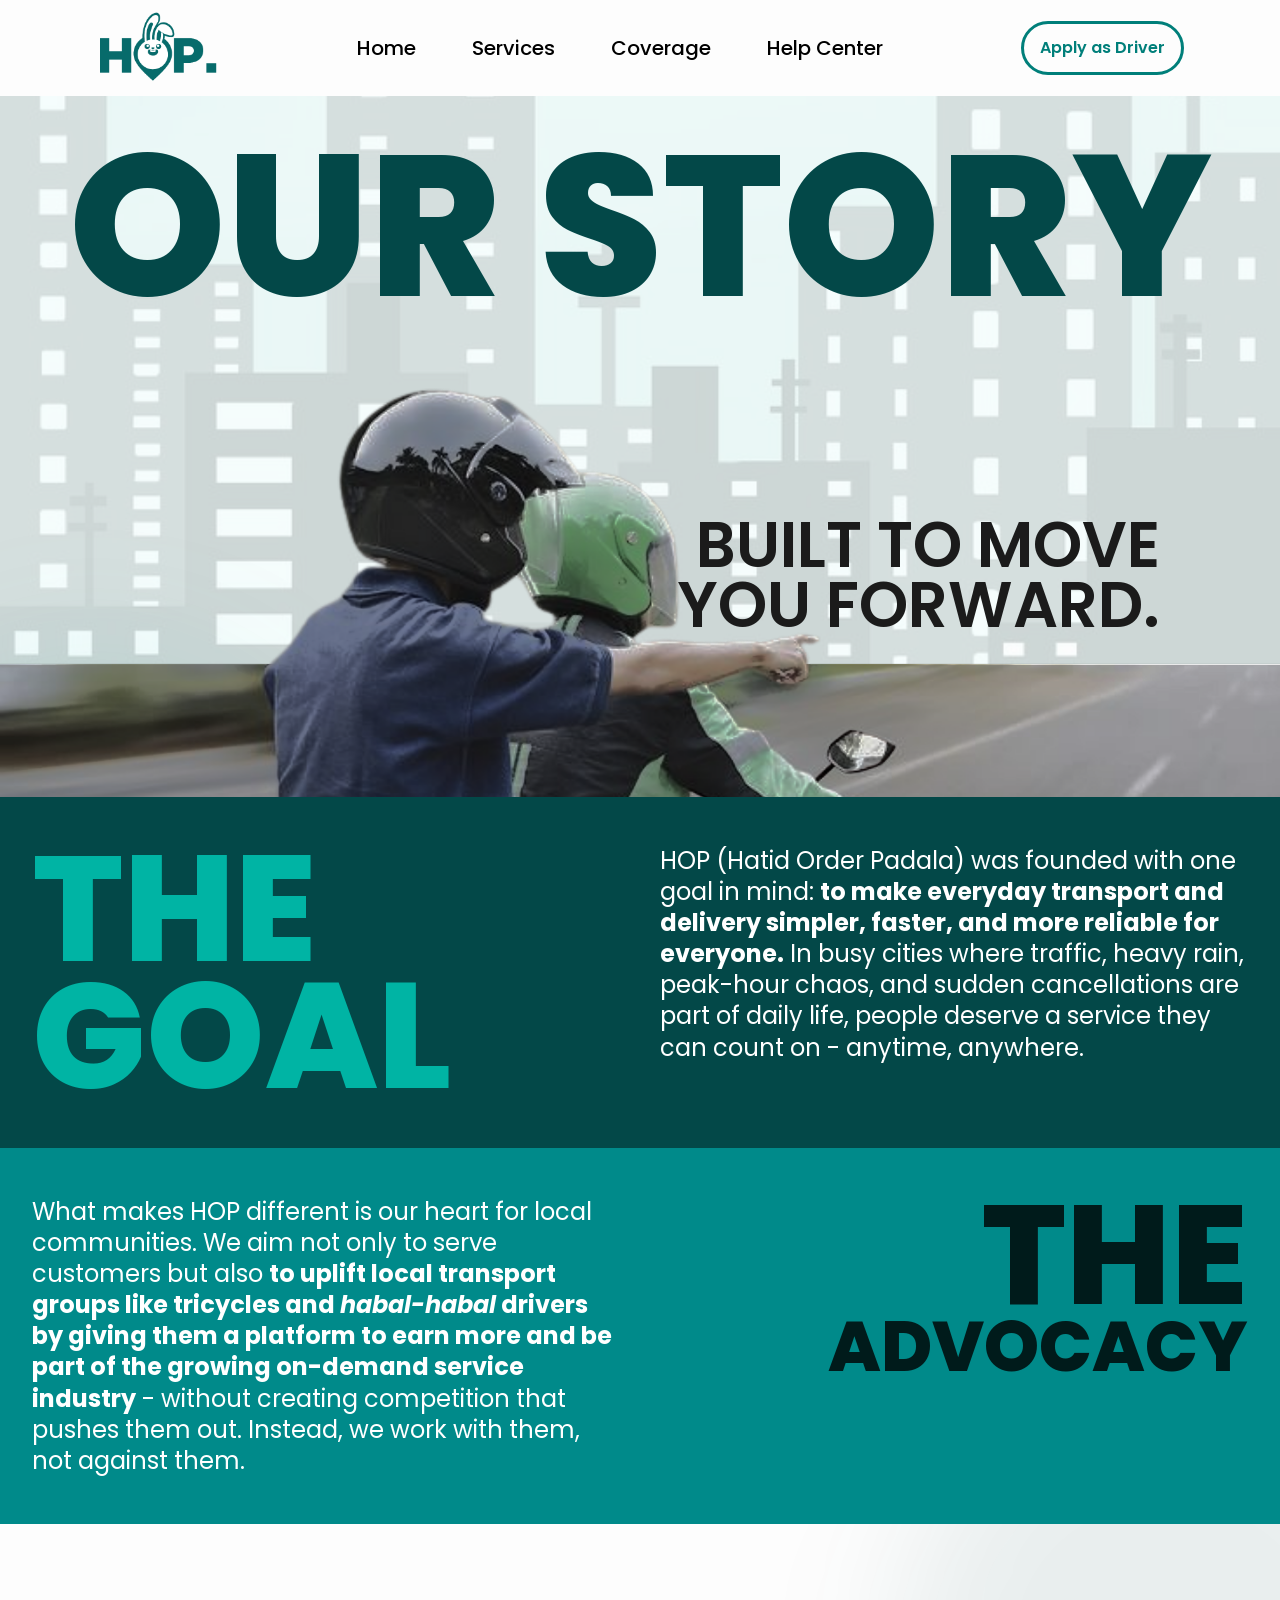
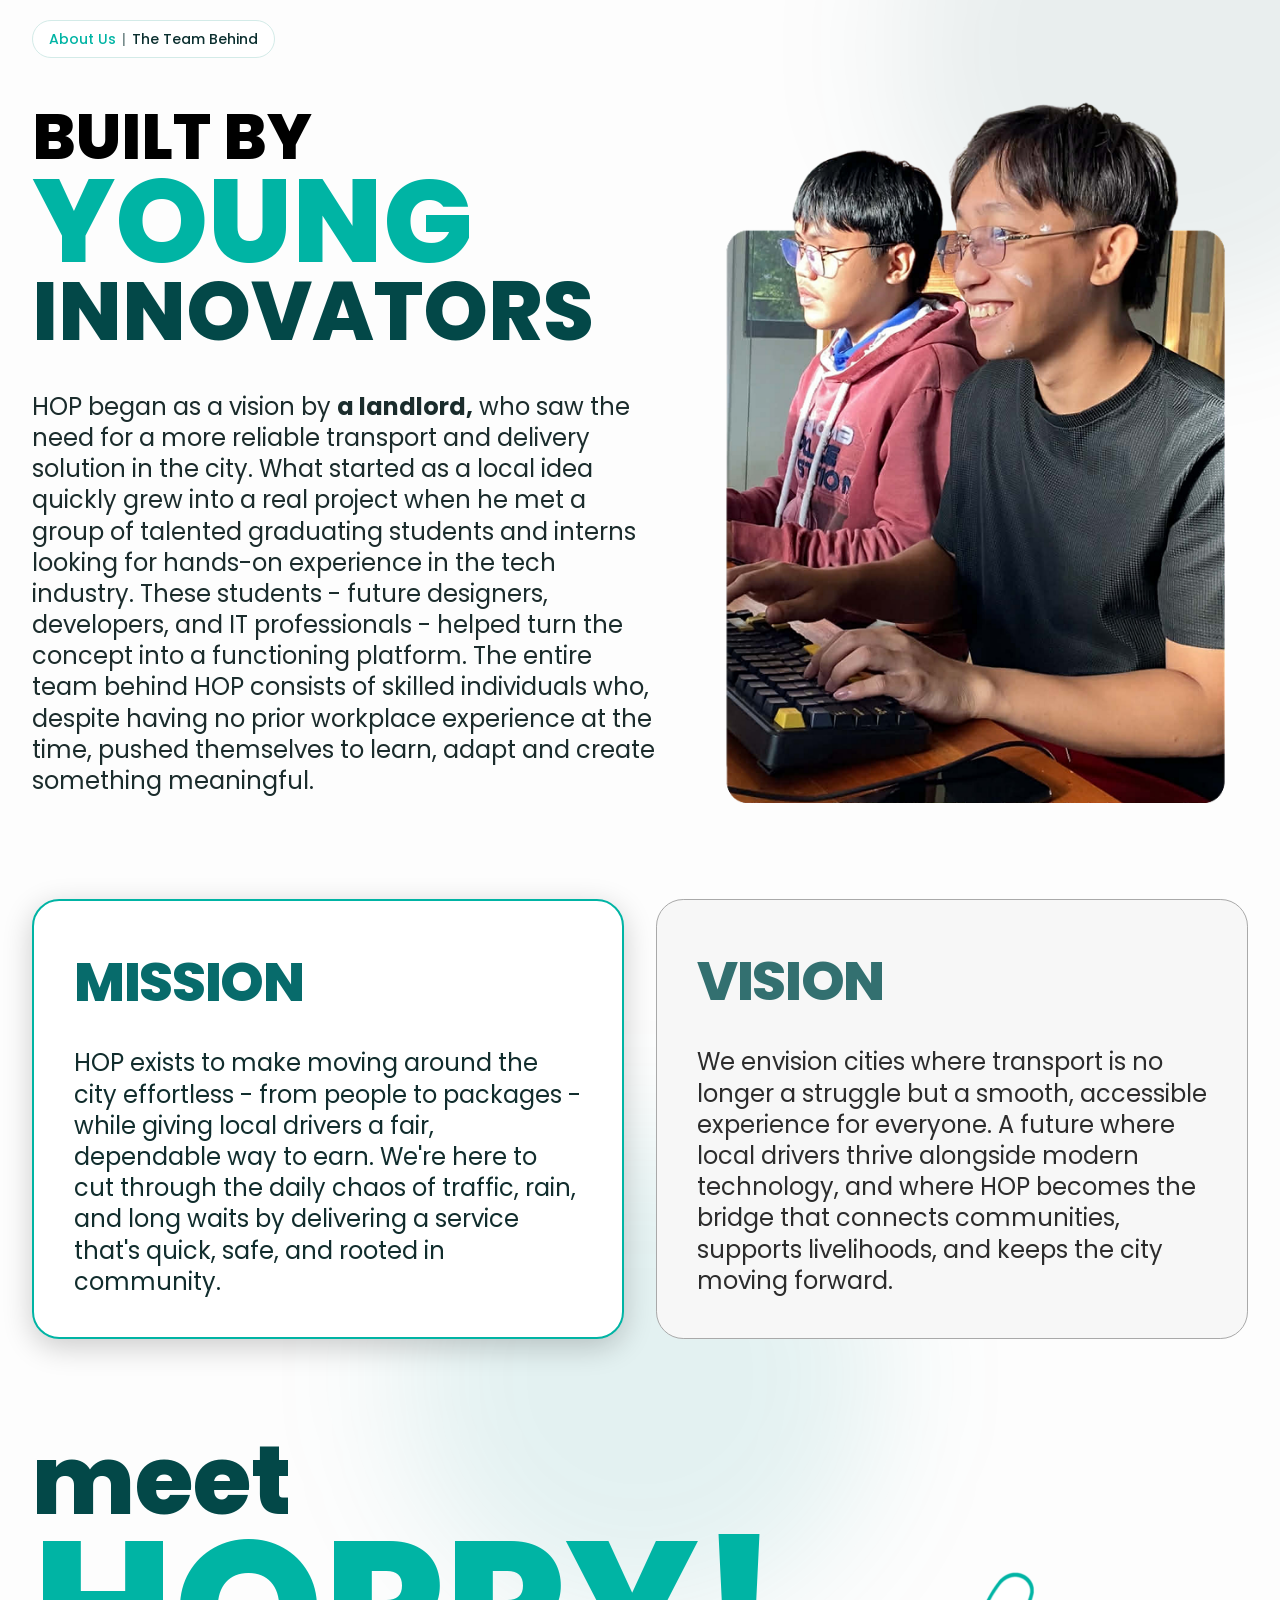
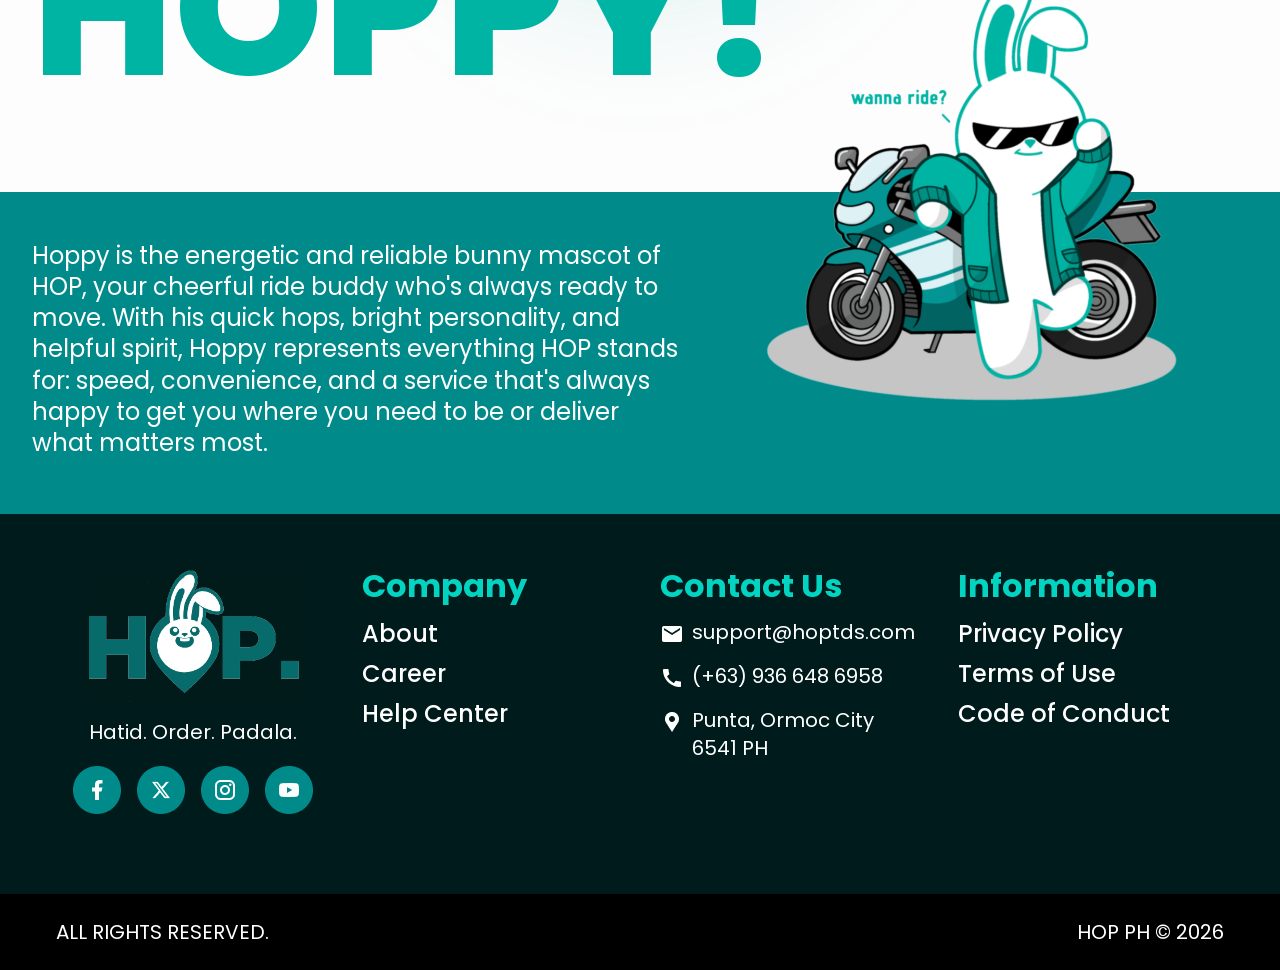
==== commit 7eae0f2a: "feat: Landing page prototype v1.3.4" ====
--- a/about_us.html
+++ b/about_us.html
@@ -144,7 +144,7 @@
         <div class="px-8 pt-10 pb-16 lg:px-16 lg:pt-12 lg:pb-20">
           <div class="grid w-full gap-10 sm:grid-cols-2 lg:grid-cols-4">
             <div class="flex flex-col items-center">
-              <img src="assets/hop_logo.png" alt="HOP" class="h-20 w-auto object-contain" />
+              <img src="assets/hop_logo.png" alt="HOP" class="h-20 w-auto object-contain lg:h-36" />
               <p class="mt-3 text-[13px] text-white lg:text-xl">Hatid. Order. Padala.</p>
               <div class="mt-5 flex items-center gap-4">
                 <a href="#"><img src="assets/facebook.png" alt="Facebook" class="size-11 lg:size-12" /></a>
--- a/output.css
+++ b/output.css
@@ -1,2 +1,2 @@
 /*! tailwindcss v4.1.18 | MIT License | https://tailwindcss.com */
-@layer properties{@supports (((-webkit-hyphens:none)) and (not (margin-trim:inline))) or ((-moz-orient:inline) and (not (color:rgb(from red r g b)))){*,:before,:after,::backdrop{--tw-translate-x:0;--tw-translate-y:0;--tw-translate-z:0;--tw-space-y-reverse:0;--tw-border-style:solid;--tw-gradient-position:initial;--tw-gradient-from:#0000;--tw-gradient-via:#0000;--tw-gradient-to:#0000;--tw-gradient-stops:initial;--tw-gradient-via-stops:initial;--tw-gradient-from-position:0%;--tw-gradient-via-position:50%;--tw-gradient-to-position:100%;--tw-leading:initial;--tw-font-weight:initial;--tw-tracking:initial;--tw-shadow:0 0 #0000;--tw-shadow-color:initial;--tw-shadow-alpha:100%;--tw-inset-shadow:0 0 #0000;--tw-inset-shadow-color:initial;--tw-inset-shadow-alpha:100%;--tw-ring-color:initial;--tw-ring-shadow:0 0 #0000;--tw-inset-ring-color:initial;--tw-inset-ring-shadow:0 0 #0000;--tw-ring-inset:initial;--tw-ring-offset-width:0px;--tw-ring-offset-color:#fff;--tw-ring-offset-shadow:0 0 #0000;--tw-blur:initial;--tw-brightness:initial;--tw-contrast:initial;--tw-grayscale:initial;--tw-hue-rotate:initial;--tw-invert:initial;--tw-opacity:initial;--tw-saturate:initial;--tw-sepia:initial;--tw-drop-shadow:initial;--tw-drop-shadow-color:initial;--tw-drop-shadow-alpha:100%;--tw-drop-shadow-size:initial;--tw-duration:initial;--tw-ease:initial}}}@layer theme{:root,:host{--font-sans:ui-sans-serif,system-ui,sans-serif,"Apple Color Emoji","Segoe UI Emoji","Segoe UI Symbol","Noto Color Emoji";--font-mono:ui-monospace,SFMono-Regular,Menlo,Monaco,Consolas,"Liberation Mono","Courier New",monospace;--color-gray-400:oklch(70.7% .022 261.325);--color-black:#000;--color-white:#fff;--spacing:.25rem;--container-lg:32rem;--container-2xl:42rem;--container-4xl:56rem;--container-7xl:80rem;--text-xs:.75rem;--text-xs--line-height:calc(1/.75);--text-sm:.875rem;--text-sm--line-height:calc(1.25/.875);--text-base:1rem;--text-base--line-height:calc(1.5/1);--text-xl:1.25rem;--text-xl--line-height:calc(1.75/1.25);--text-2xl:1.5rem;--text-2xl--line-height:calc(2/1.5);--text-3xl:1.875rem;--text-3xl--line-height:calc(2.25/1.875);--text-4xl:2.25rem;--text-4xl--line-height:calc(2.5/2.25);--text-5xl:3rem;--text-5xl--line-height:1;--font-weight-light:300;--font-weight-medium:500;--font-weight-semibold:600;--font-weight-bold:700;--font-weight-extrabold:800;--tracking-tight:-.025em;--leading-tight:1.25;--radius-md:.375rem;--radius-xl:.75rem;--radius-2xl:1rem;--ease-in-out:cubic-bezier(.4,0,.2,1);--blur-3xl:64px;--default-transition-duration:.15s;--default-transition-timing-function:cubic-bezier(.4,0,.2,1);--default-font-family:var(--font-sans);--default-mono-font-family:var(--font-mono)}}@layer base{*,:after,:before,::backdrop{box-sizing:border-box;border:0 solid;margin:0;padding:0}::file-selector-button{box-sizing:border-box;border:0 solid;margin:0;padding:0}html,:host{-webkit-text-size-adjust:100%;tab-size:4;line-height:1.5;font-family:var(--default-font-family,ui-sans-serif,system-ui,sans-serif,"Apple Color Emoji","Segoe UI Emoji","Segoe UI Symbol","Noto Color Emoji");font-feature-settings:var(--default-font-feature-settings,normal);font-variation-settings:var(--default-font-variation-settings,normal);-webkit-tap-highlight-color:transparent}hr{height:0;color:inherit;border-top-width:1px}abbr:where([title]){-webkit-text-decoration:underline dotted;text-decoration:underline dotted}h1,h2,h3,h4,h5,h6{font-size:inherit;font-weight:inherit}a{color:inherit;-webkit-text-decoration:inherit;-webkit-text-decoration:inherit;-webkit-text-decoration:inherit;text-decoration:inherit}b,strong{font-weight:bolder}code,kbd,samp,pre{font-family:var(--default-mono-font-family,ui-monospace,SFMono-Regular,Menlo,Monaco,Consolas,"Liberation Mono","Courier New",monospace);font-feature-settings:var(--default-mono-font-feature-settings,normal);font-variation-settings:var(--default-mono-font-variation-settings,normal);font-size:1em}small{font-size:80%}sub,sup{vertical-align:baseline;font-size:75%;line-height:0;position:relative}sub{bottom:-.25em}sup{top:-.5em}table{text-indent:0;border-color:inherit;border-collapse:collapse}:-moz-focusring{outline:auto}progress{vertical-align:baseline}summary{display:list-item}ol,ul,menu{list-style:none}img,svg,video,canvas,audio,iframe,embed,object{vertical-align:middle;display:block}img,video{max-width:100%;height:auto}button,input,select,optgroup,textarea{font:inherit;font-feature-settings:inherit;font-variation-settings:inherit;letter-spacing:inherit;color:inherit;opacity:1;background-color:#0000;border-radius:0}::file-selector-button{font:inherit;font-feature-settings:inherit;font-variation-settings:inherit;letter-spacing:inherit;color:inherit;opacity:1;background-color:#0000;border-radius:0}:where(select:is([multiple],[size])) optgroup{font-weight:bolder}:where(select:is([multiple],[size])) optgroup option{padding-inline-start:20px}::file-selector-button{margin-inline-end:4px}::placeholder{opacity:1}@supports (not ((-webkit-appearance:-apple-pay-button))) or (contain-intrinsic-size:1px){::placeholder{color:currentColor}@supports (color:color-mix(in lab, red, red)){::placeholder{color:color-mix(in oklab,currentcolor 50%,transparent)}}}textarea{resize:vertical}::-webkit-search-decoration{-webkit-appearance:none}::-webkit-date-and-time-value{min-height:1lh;text-align:inherit}::-webkit-datetime-edit{display:inline-flex}::-webkit-datetime-edit-fields-wrapper{padding:0}::-webkit-datetime-edit{padding-block:0}::-webkit-datetime-edit-year-field{padding-block:0}::-webkit-datetime-edit-month-field{padding-block:0}::-webkit-datetime-edit-day-field{padding-block:0}::-webkit-datetime-edit-hour-field{padding-block:0}::-webkit-datetime-edit-minute-field{padding-block:0}::-webkit-datetime-edit-second-field{padding-block:0}::-webkit-datetime-edit-millisecond-field{padding-block:0}::-webkit-datetime-edit-meridiem-field{padding-block:0}::-webkit-calendar-picker-indicator{line-height:1}:-moz-ui-invalid{box-shadow:none}button,input:where([type=button],[type=reset],[type=submit]){appearance:button}::file-selector-button{appearance:button}::-webkit-inner-spin-button{height:auto}::-webkit-outer-spin-button{height:auto}[hidden]:where(:not([hidden=until-found])){display:none!important}}@layer components;@layer utilities{.pointer-events-none{pointer-events:none}.visible{visibility:visible}.absolute{position:absolute}.fixed{position:fixed}.relative{position:relative}.inset-0{inset:calc(var(--spacing)*0)}.inset-x-0{inset-inline:calc(var(--spacing)*0)}.-top-150{top:calc(var(--spacing)*-150)}.-top-170{top:calc(var(--spacing)*-170)}.-top-190{top:calc(var(--spacing)*-190)}.-top-210{top:calc(var(--spacing)*-210)}.top-0{top:calc(var(--spacing)*0)}.top-1\/2{top:50%}.top-3{top:calc(var(--spacing)*3)}.top-6{top:calc(var(--spacing)*6)}.top-75{top:calc(var(--spacing)*75)}.top-136{top:calc(var(--spacing)*136)}.top-320{top:calc(var(--spacing)*320)}.top-660{top:calc(var(--spacing)*660)}.top-\[10\%\]{top:10%}.top-\[20\%\]{top:20%}.-right-40{right:calc(var(--spacing)*-40)}.right-3{right:calc(var(--spacing)*3)}.right-6{right:calc(var(--spacing)*6)}.right-7{right:calc(var(--spacing)*7)}.right-8{right:calc(var(--spacing)*8)}.right-\[-62\.5\%\]{right:-62.5%}.right-\[5\%\]{right:5%}.right-\[25\%\]{right:25%}.bottom-0{bottom:calc(var(--spacing)*0)}.bottom-8{bottom:calc(var(--spacing)*8)}.-left-40{left:calc(var(--spacing)*-40)}.left-1\/2{left:50%}.left-7{left:calc(var(--spacing)*7)}.left-8{left:calc(var(--spacing)*8)}.left-\[-10\%\]{left:-10%}.-z-1{z-index:calc(1*-1)}.-z-10{z-index:calc(10*-1)}.z-10{z-index:10}.z-50{z-index:50}.order-1{order:1}.order-2{order:2}.mx-1{margin-inline:calc(var(--spacing)*1)}.mx-6{margin-inline:calc(var(--spacing)*6)}.mx-auto{margin-inline:auto}.my-0{margin-block:calc(var(--spacing)*0)}.ms-2{margin-inline-start:calc(var(--spacing)*2)}.-mt-16{margin-top:calc(var(--spacing)*-16)}.mt-0{margin-top:calc(var(--spacing)*0)}.mt-1{margin-top:calc(var(--spacing)*1)}.mt-2{margin-top:calc(var(--spacing)*2)}.mt-3{margin-top:calc(var(--spacing)*3)}.mt-4{margin-top:calc(var(--spacing)*4)}.mt-5{margin-top:calc(var(--spacing)*5)}.mt-6{margin-top:calc(var(--spacing)*6)}.mt-7{margin-top:calc(var(--spacing)*7)}.mt-8{margin-top:calc(var(--spacing)*8)}.mt-10{margin-top:calc(var(--spacing)*10)}.mt-20{margin-top:calc(var(--spacing)*20)}.mb-0{margin-bottom:calc(var(--spacing)*0)}.mb-6{margin-bottom:calc(var(--spacing)*6)}.mb-8{margin-bottom:calc(var(--spacing)*8)}.ml-3{margin-left:calc(var(--spacing)*3)}.block{display:block}.flex{display:flex}.grid{display:grid}.hidden{display:none}.inline-block{display:inline-block}.inline-flex{display:inline-flex}.size-5{width:calc(var(--spacing)*5);height:calc(var(--spacing)*5)}.size-6{width:calc(var(--spacing)*6);height:calc(var(--spacing)*6)}.size-7{width:calc(var(--spacing)*7);height:calc(var(--spacing)*7)}.size-10{width:calc(var(--spacing)*10);height:calc(var(--spacing)*10)}.size-11{width:calc(var(--spacing)*11);height:calc(var(--spacing)*11)}.size-21{width:calc(var(--spacing)*21);height:calc(var(--spacing)*21)}.size-21\.25{width:calc(var(--spacing)*21.25);height:calc(var(--spacing)*21.25)}.h-0{height:calc(var(--spacing)*0)}.h-0\.5{height:calc(var(--spacing)*.5)}.h-1\/2{height:50%}.h-2\/100{height:2%}.h-4\/100{height:4%}.h-12{height:calc(var(--spacing)*12)}.h-20{height:calc(var(--spacing)*20)}.h-28{height:calc(var(--spacing)*28)}.h-72{height:calc(var(--spacing)*72)}.h-79\.25{height:calc(var(--spacing)*79.25)}.h-81\.25{height:calc(var(--spacing)*81.25)}.h-92\.5{height:calc(var(--spacing)*92.5)}.h-120{height:calc(var(--spacing)*120)}.h-128{height:calc(var(--spacing)*128)}.h-136{height:calc(var(--spacing)*136)}.h-240\.75{height:calc(var(--spacing)*240.75)}.h-\[2vh\]{height:2vh}.h-\[4vh\]{height:4vh}.h-\[44\%\]{height:44%}.h-\[62\%\]{height:62%}.h-\[65\%\]{height:65%}.h-\[68\%\]{height:68%}.h-\[82\%\]{height:82%}.h-\[90vh\]{height:90vh}.h-auto{height:auto}.h-full{height:100%}.min-h-30{min-height:calc(var(--spacing)*30)}.w-120{width:calc(var(--spacing)*120)}.w-122\.25{width:calc(var(--spacing)*122.25)}.w-136{width:calc(var(--spacing)*136)}.w-\[65\%\]{width:65%}.w-\[82\%\]{width:82%}.w-auto{width:auto}.w-full{width:100%}.w-lg{width:var(--container-lg)}.max-w-2xl{max-width:var(--container-2xl)}.max-w-4xl{max-width:var(--container-4xl)}.max-w-7xl{max-width:var(--container-7xl)}.max-w-40{max-width:calc(var(--spacing)*40)}.max-w-92{max-width:calc(var(--spacing)*92)}.max-w-130{max-width:calc(var(--spacing)*130)}.max-w-160{max-width:calc(var(--spacing)*160)}.max-w-165{max-width:calc(var(--spacing)*165)}.max-w-177\.5{max-width:calc(var(--spacing)*177.5)}.max-w-245{max-width:calc(var(--spacing)*245)}.max-w-317\.5{max-width:calc(var(--spacing)*317.5)}.max-w-347\.5{max-width:calc(var(--spacing)*347.5)}.max-w-360{max-width:calc(var(--spacing)*360)}.max-w-lg{max-width:var(--container-lg)}.flex-1{flex:1}.shrink-0{flex-shrink:0}.-translate-x-1\/2{--tw-translate-x:calc(calc(1/2*100%)*-1);translate:var(--tw-translate-x)var(--tw-translate-y)}.-translate-y-1\/2{--tw-translate-y:calc(calc(1/2*100%)*-1);translate:var(--tw-translate-x)var(--tw-translate-y)}.rotate-11{rotate:11deg}.rotate-90{rotate:90deg}.cursor-pointer{cursor:pointer}.resize-none{resize:none}.list-inside{list-style-position:inside}.list-decimal{list-style-type:decimal}.list-disc{list-style-type:disc}.appearance-none{appearance:none}.grid-cols-1{grid-template-columns:repeat(1,minmax(0,1fr))}.flex-col{flex-direction:column}.flex-wrap{flex-wrap:wrap}.items-center{align-items:center}.items-end{align-items:flex-end}.items-start{align-items:flex-start}.justify-between{justify-content:space-between}.justify-center{justify-content:center}.gap-0{gap:calc(var(--spacing)*0)}.gap-2{gap:calc(var(--spacing)*2)}.gap-3{gap:calc(var(--spacing)*3)}.gap-4{gap:calc(var(--spacing)*4)}.gap-5{gap:calc(var(--spacing)*5)}.gap-6{gap:calc(var(--spacing)*6)}.gap-8{gap:calc(var(--spacing)*8)}.gap-10{gap:calc(var(--spacing)*10)}.gap-14{gap:calc(var(--spacing)*14)}:where(.space-y-1>:not(:last-child)){--tw-space-y-reverse:0;margin-block-start:calc(calc(var(--spacing)*1)*var(--tw-space-y-reverse));margin-block-end:calc(calc(var(--spacing)*1)*calc(1 - var(--tw-space-y-reverse)))}:where(.space-y-2>:not(:last-child)){--tw-space-y-reverse:0;margin-block-start:calc(calc(var(--spacing)*2)*var(--tw-space-y-reverse));margin-block-end:calc(calc(var(--spacing)*2)*calc(1 - var(--tw-space-y-reverse)))}:where(.space-y-4>:not(:last-child)){--tw-space-y-reverse:0;margin-block-start:calc(calc(var(--spacing)*4)*var(--tw-space-y-reverse));margin-block-end:calc(calc(var(--spacing)*4)*calc(1 - var(--tw-space-y-reverse)))}:where(.space-y-8>:not(:last-child)){--tw-space-y-reverse:0;margin-block-start:calc(calc(var(--spacing)*8)*var(--tw-space-y-reverse));margin-block-end:calc(calc(var(--spacing)*8)*calc(1 - var(--tw-space-y-reverse)))}.self-center{align-self:center}.overflow-hidden{overflow:hidden}.scroll-smooth{scroll-behavior:smooth}.rounded-2xl{border-radius:var(--radius-2xl)}.rounded-\[1\.7rem\]{border-radius:1.7rem}.rounded-\[7px\]{border-radius:7px}.rounded-\[17px\]{border-radius:17px}.rounded-\[18px\]{border-radius:18px}.rounded-\[19px\]{border-radius:19px}.rounded-\[20px\]{border-radius:20px}.rounded-\[27px\]{border-radius:27px}.rounded-\[44px\]{border-radius:44px}.rounded-\[66px\]{border-radius:66px}.rounded-full{border-radius:3.40282e38px}.rounded-md{border-radius:var(--radius-md)}.rounded-xl{border-radius:var(--radius-xl)}.rounded-t-\[20px\]{border-top-left-radius:20px;border-top-right-radius:20px}.rounded-b-\[30px\]{border-bottom-right-radius:30px;border-bottom-left-radius:30px}.border{border-style:var(--tw-border-style);border-width:1px}.border-0{border-style:var(--tw-border-style);border-width:0}.border-2{border-style:var(--tw-border-style);border-width:2px}.border-\[3px\]{border-style:var(--tw-border-style);border-width:3px}.border-t{border-top-style:var(--tw-border-style);border-top-width:1px}.border-none{--tw-border-style:none;border-style:none}.border-\[\#00b4a4\]{border-color:#00b4a4}.border-\[\#001b1b\]{border-color:#001b1b}.border-\[\#007f7a\]{border-color:#007f7a}.border-\[\#008a8a\]{border-color:#008a8a}.border-\[\#076B6B\],.border-\[\#076b6b\]{border-color:#076b6b}.border-\[\#a1a1a1\]{border-color:#a1a1a1}.border-\[\#a9a9a9\]{border-color:#a9a9a9}.border-\[\#bbb\]{border-color:#bbb}.border-\[\#bebebe\]{border-color:#bebebe}.border-\[\#d0d0d0\]{border-color:#d0d0d0}.border-\[\#d3ebe8\]{border-color:#d3ebe8}.border-\[\#dce8e8\]{border-color:#dce8e8}.border-\[\#f1f2f9\]{border-color:#f1f2f9}.bg-\[\#00b4a4\]{background-color:#00b4a4}.bg-\[\#00b4a4\]\/8{background-color:oklab(69.1663% -.122408 -.00803161/.08)}.bg-\[\#001b1b\]{background-color:#001b1b}.bg-\[\#008a8a\]{background-color:#008a8a}.bg-\[\#008a8a\]\/10{background-color:oklab(57.3506% -.094662 -.024956/.1)}.bg-\[\#076B6B\],.bg-\[\#076b6b\]{background-color:#076b6b}.bg-\[\#034848\]{background-color:#034848}.bg-\[\#034848\]\/8{background-color:oklab(36.427% -.0589014 -.0155739/.08)}.bg-\[\#d5efee\]{background-color:#d5efee}.bg-\[\#eee\]{background-color:#eee}.bg-\[\#f3f3f3\]{background-color:#f3f3f3}.bg-\[\#f6f6f6\]{background-color:#f6f6f6}.bg-\[\#f7f7f7\]{background-color:#f7f7f7}.bg-\[\#fdfdfd\]{background-color:#fdfdfd}.bg-\[rgba\(6\,148\,148\,0\.2\)\]{background-color:#06949433}.bg-\[rgba\(33\,33\,33\,0\.97\)\]{background-color:#212121f7}.bg-black{background-color:var(--color-black)}.bg-black\/25{background-color:#00000040}@supports (color:color-mix(in lab, red, red)){.bg-black\/25{background-color:color-mix(in oklab,var(--color-black)25%,transparent)}}.bg-transparent{background-color:#0000}.bg-white{background-color:var(--color-white)}.bg-gradient-to-r{--tw-gradient-position:to right in oklab;background-image:linear-gradient(var(--tw-gradient-stops))}.bg-\[linear-gradient\(122\.5deg\,\#0b1d1d_0\.68\%\,\#00b4a4_116\.19\%\)\]{background-image:linear-gradient(122.5deg,#0b1d1d .68%,#00b4a4 116.19%)}.bg-\[url\(\'\.\.\/assets\/background_city\.jpeg\'\)\]{background-image:url(../assets/background_city.jpeg)}.bg-\[url\(\'assets\/background_city\.jpeg\'\)\]{background-image:url(assets/background_city.jpeg)}.from-\[\#00b4a4\]{--tw-gradient-from:#00b4a4;--tw-gradient-stops:var(--tw-gradient-via-stops,var(--tw-gradient-position),var(--tw-gradient-from)var(--tw-gradient-from-position),var(--tw-gradient-to)var(--tw-gradient-to-position))}.to-\[\#076b6b\]{--tw-gradient-to:#076b6b;--tw-gradient-stops:var(--tw-gradient-via-stops,var(--tw-gradient-position),var(--tw-gradient-from)var(--tw-gradient-from-position),var(--tw-gradient-to)var(--tw-gradient-to-position))}.bg-cover{background-size:cover}.bg-center{background-position:50%}.bg-position-\[0\%_30\%\]{background-position:0 30%}.object-contain{object-fit:contain}.object-cover{object-fit:cover}.object-top{object-position:top}.p-4{padding:calc(var(--spacing)*4)}.p-5{padding:calc(var(--spacing)*5)}.p-6{padding:calc(var(--spacing)*6)}.p-8{padding:calc(var(--spacing)*8)}.p-12{padding:calc(var(--spacing)*12)}.px-0{padding-inline:calc(var(--spacing)*0)}.px-1\.5{padding-inline:calc(var(--spacing)*1.5)}.px-2{padding-inline:calc(var(--spacing)*2)}.px-3{padding-inline:calc(var(--spacing)*3)}.px-4{padding-inline:calc(var(--spacing)*4)}.px-5{padding-inline:calc(var(--spacing)*5)}.px-6{padding-inline:calc(var(--spacing)*6)}.px-7{padding-inline:calc(var(--spacing)*7)}.px-8{padding-inline:calc(var(--spacing)*8)}.px-9{padding-inline:calc(var(--spacing)*9)}.px-11{padding-inline:calc(var(--spacing)*11)}.px-15{padding-inline:calc(var(--spacing)*15)}.py-2{padding-block:calc(var(--spacing)*2)}.py-3{padding-block:calc(var(--spacing)*3)}.py-4{padding-block:calc(var(--spacing)*4)}.py-5{padding-block:calc(var(--spacing)*5)}.py-6{padding-block:calc(var(--spacing)*6)}.py-7{padding-block:calc(var(--spacing)*7)}.py-8{padding-block:calc(var(--spacing)*8)}.py-10{padding-block:calc(var(--spacing)*10)}.py-14{padding-block:calc(var(--spacing)*14)}.pt-0{padding-top:calc(var(--spacing)*0)}.pt-4{padding-top:calc(var(--spacing)*4)}.pt-5{padding-top:calc(var(--spacing)*5)}.pt-6{padding-top:calc(var(--spacing)*6)}.pt-8{padding-top:calc(var(--spacing)*8)}.pt-10{padding-top:calc(var(--spacing)*10)}.pr-14{padding-right:calc(var(--spacing)*14)}.pb-2{padding-bottom:calc(var(--spacing)*2)}.pb-3{padding-bottom:calc(var(--spacing)*3)}.pb-4{padding-bottom:calc(var(--spacing)*4)}.pb-5{padding-bottom:calc(var(--spacing)*5)}.pb-6{padding-bottom:calc(var(--spacing)*6)}.pb-10{padding-bottom:calc(var(--spacing)*10)}.pb-12{padding-bottom:calc(var(--spacing)*12)}.pb-14{padding-bottom:calc(var(--spacing)*14)}.pb-16{padding-bottom:calc(var(--spacing)*16)}.pb-20{padding-bottom:calc(var(--spacing)*20)}.pl-5{padding-left:calc(var(--spacing)*5)}.pl-6{padding-left:calc(var(--spacing)*6)}.text-center{text-align:center}.text-left{text-align:left}.text-right{text-align:right}.text-start{text-align:start}.font-\[\'Roboto\'\,sans-serif\]{font-family:Roboto,sans-serif}.text-2xl{font-size:var(--text-2xl);line-height:var(--tw-leading,var(--text-2xl--line-height))}.text-3xl{font-size:var(--text-3xl);line-height:var(--tw-leading,var(--text-3xl--line-height))}.text-4xl{font-size:var(--text-4xl);line-height:var(--tw-leading,var(--text-4xl--line-height))}.text-base{font-size:var(--text-base);line-height:var(--tw-leading,var(--text-base--line-height))}.text-sm{font-size:var(--text-sm);line-height:var(--tw-leading,var(--text-sm--line-height))}.text-xl{font-size:var(--text-xl);line-height:var(--tw-leading,var(--text-xl--line-height))}.text-xs{font-size:var(--text-xs);line-height:var(--tw-leading,var(--text-xs--line-height))}.text-\[11px\]{font-size:11px}.text-\[13px\]{font-size:13px}.text-\[15px\]{font-size:15px}.text-\[16px\]{font-size:16px}.text-\[18px\]{font-size:18px}.text-\[20px\]{font-size:20px}.text-\[28px\]{font-size:28px}.text-\[32px\]{font-size:32px}.text-\[34px\]{font-size:34px}.text-\[36px\]{font-size:36px}.text-\[40px\]{font-size:40px}.text-\[50px\]{font-size:50px}.text-\[52px\]{font-size:52px}.text-\[56px\]{font-size:56px}.text-\[58px\]{font-size:58px}.text-\[70px\]{font-size:70px}.text-\[84px\]{font-size:84px}.text-\[96px\]{font-size:96px}.leading-6{--tw-leading:calc(var(--spacing)*6);line-height:calc(var(--spacing)*6)}.leading-7{--tw-leading:calc(var(--spacing)*7);line-height:calc(var(--spacing)*7)}.leading-\[0\.8\]{--tw-leading:.8;line-height:.8}.leading-\[0\.9\]{--tw-leading:.9;line-height:.9}.leading-\[0\.85\]{--tw-leading:.85;line-height:.85}.leading-\[0\.88\]{--tw-leading:.88;line-height:.88}.leading-\[0\.95\]{--tw-leading:.95;line-height:.95}.leading-\[1\.1\]{--tw-leading:1.1;line-height:1.1}.leading-\[1\.4\]{--tw-leading:1.4;line-height:1.4}.leading-\[1\.14\]{--tw-leading:1.14;line-height:1.14}.leading-\[1\.35\]{--tw-leading:1.35;line-height:1.35}.leading-\[1\.46\]{--tw-leading:1.46;line-height:1.46}.leading-\[1\.62\]{--tw-leading:1.62;line-height:1.62}.leading-none{--tw-leading:1;line-height:1}.leading-tight{--tw-leading:var(--leading-tight);line-height:var(--leading-tight)}.font-bold{--tw-font-weight:var(--font-weight-bold);font-weight:var(--font-weight-bold)}.font-extrabold{--tw-font-weight:var(--font-weight-extrabold);font-weight:var(--font-weight-extrabold)}.font-light{--tw-font-weight:var(--font-weight-light);font-weight:var(--font-weight-light)}.font-medium{--tw-font-weight:var(--font-weight-medium);font-weight:var(--font-weight-medium)}.font-semibold{--tw-font-weight:var(--font-weight-semibold);font-weight:var(--font-weight-semibold)}.tracking-tight{--tw-tracking:var(--tracking-tight);letter-spacing:var(--tracking-tight)}.text-\[\#0b2f2f\]{color:#0b2f2f}.text-\[\#00b4a4\]{color:#00b4a4}.text-\[\#001b1b\]{color:#001b1b}.text-\[\#1b1b1b\]{color:#1b1b1b}.text-\[\#1b2c2c\]{color:#1b2c2c}.text-\[\#2c2c2c\]{color:#2c2c2c}.text-\[\#03d4c2\]{color:#03d4c2}.text-\[\#4f4f4f\]{color:#4f4f4f}.text-\[\#007f7a\]{color:#007f7a}.text-\[\#008a8a\]{color:#008a8a}.text-\[\#076b6b\]{color:#076b6b}.text-\[\#112d2d\]{color:#112d2d}.text-\[\#170f49\]{color:#170f49}.text-\[\#444\]{color:#444}.text-\[\#768b8b\]{color:#768b8b}.text-\[\#034848\]{color:#034848}.text-\[\#337070\]{color:#337070}.text-\[\#494949\]{color:#494949}.text-\[\#565656\]{color:#565656}.text-\[\#acacac\]{color:#acacac}.text-\[\#f5f5f5\]{color:#f5f5f5}.text-black{color:var(--color-black)}.text-black\/80{color:#000c}@supports (color:color-mix(in lab, red, red)){.text-black\/80{color:color-mix(in oklab,var(--color-black)80%,transparent)}}.text-black\/85{color:#000000d9}@supports (color:color-mix(in lab, red, red)){.text-black\/85{color:color-mix(in oklab,var(--color-black)85%,transparent)}}.text-gray-400{color:var(--color-gray-400)}.text-white{color:var(--color-white)}.uppercase{text-transform:uppercase}.opacity-0{opacity:0}.opacity-10{opacity:.1}.opacity-12{opacity:.12}.opacity-20{opacity:.2}.opacity-60{opacity:.6}.shadow-\[0_1px_4px_0_rgba\(25\,33\,61\,0\.06\)\]{--tw-shadow:0 1px 4px 0 var(--tw-shadow-color,#19213d0f);box-shadow:var(--tw-inset-shadow),var(--tw-inset-ring-shadow),var(--tw-ring-offset-shadow),var(--tw-ring-shadow),var(--tw-shadow)}.shadow-\[0_1px_4px_0_rgba\(25\,33\,61\,0\.34\)\]{--tw-shadow:0 1px 4px 0 var(--tw-shadow-color,#19213d57);box-shadow:var(--tw-inset-shadow),var(--tw-inset-ring-shadow),var(--tw-ring-offset-shadow),var(--tw-ring-shadow),var(--tw-shadow)}.shadow-\[0_2px_22\.5px_-6px_rgba\(0\,0\,0\,0\.25\)\]{--tw-shadow:0 2px 22.5px -6px var(--tw-shadow-color,#00000040);box-shadow:var(--tw-inset-shadow),var(--tw-inset-ring-shadow),var(--tw-ring-offset-shadow),var(--tw-ring-shadow),var(--tw-shadow)}.shadow-\[0_4px_12\.2px_3px_rgba\(0\,0\,0\,0\.25\)\]{--tw-shadow:0 4px 12.2px 3px var(--tw-shadow-color,#00000040);box-shadow:var(--tw-inset-shadow),var(--tw-inset-ring-shadow),var(--tw-ring-offset-shadow),var(--tw-ring-shadow),var(--tw-shadow)}.shadow-\[0_4px_14px_0_\#e5e5e5\]{--tw-shadow:0 4px 14px 0 var(--tw-shadow-color,#e5e5e5);box-shadow:var(--tw-inset-shadow),var(--tw-inset-ring-shadow),var(--tw-ring-offset-shadow),var(--tw-ring-shadow),var(--tw-shadow)}.shadow-\[0_4px_29\.4px_-2px_rgba\(0\,0\,0\,0\.25\)\]{--tw-shadow:0 4px 29.4px -2px var(--tw-shadow-color,#00000040);box-shadow:var(--tw-inset-shadow),var(--tw-inset-ring-shadow),var(--tw-ring-offset-shadow),var(--tw-ring-shadow),var(--tw-shadow)}.shadow-\[0_4px_29\.4px_2px_rgba\(0\,0\,0\,0\.25\)\]{--tw-shadow:0 4px 29.4px 2px var(--tw-shadow-color,#00000040);box-shadow:var(--tw-inset-shadow),var(--tw-inset-ring-shadow),var(--tw-ring-offset-shadow),var(--tw-ring-shadow),var(--tw-shadow)}.shadow-\[0_8px_30px_rgba\(0\,0\,0\,0\.2\)\]{--tw-shadow:0 8px 30px var(--tw-shadow-color,#0003);box-shadow:var(--tw-inset-shadow),var(--tw-inset-ring-shadow),var(--tw-ring-offset-shadow),var(--tw-ring-shadow),var(--tw-shadow)}.ring{--tw-ring-shadow:var(--tw-ring-inset,)0 0 0 calc(1px + var(--tw-ring-offset-width))var(--tw-ring-color,currentcolor);box-shadow:var(--tw-inset-shadow),var(--tw-inset-ring-shadow),var(--tw-ring-offset-shadow),var(--tw-ring-shadow),var(--tw-shadow)}.blur-3xl{--tw-blur:blur(var(--blur-3xl));filter:var(--tw-blur,)var(--tw-brightness,)var(--tw-contrast,)var(--tw-grayscale,)var(--tw-hue-rotate,)var(--tw-invert,)var(--tw-saturate,)var(--tw-sepia,)var(--tw-drop-shadow,)}.drop-shadow-\[5px_13px_9\.6px_rgba\(0\,0\,0\,0\.25\)\]{--tw-drop-shadow-size:drop-shadow(5px 13px 9.6px var(--tw-drop-shadow-color,#00000040));--tw-drop-shadow:var(--tw-drop-shadow-size);filter:var(--tw-blur,)var(--tw-brightness,)var(--tw-contrast,)var(--tw-grayscale,)var(--tw-hue-rotate,)var(--tw-invert,)var(--tw-saturate,)var(--tw-sepia,)var(--tw-drop-shadow,)}.drop-shadow-\[10px_10px_7\.6px_rgba\(0\,0\,0\,0\.25\)\]{--tw-drop-shadow-size:drop-shadow(10px 10px 7.6px var(--tw-drop-shadow-color,#00000040));--tw-drop-shadow:var(--tw-drop-shadow-size);filter:var(--tw-blur,)var(--tw-brightness,)var(--tw-contrast,)var(--tw-grayscale,)var(--tw-hue-rotate,)var(--tw-invert,)var(--tw-saturate,)var(--tw-sepia,)var(--tw-drop-shadow,)}.transition{transition-property:color,background-color,border-color,outline-color,text-decoration-color,fill,stroke,--tw-gradient-from,--tw-gradient-via,--tw-gradient-to,opacity,box-shadow,transform,translate,scale,rotate,filter,-webkit-backdrop-filter,backdrop-filter,display,content-visibility,overlay,pointer-events;transition-timing-function:var(--tw-ease,var(--default-transition-timing-function));transition-duration:var(--tw-duration,var(--default-transition-duration))}.transition-\[height\,opacity\]{transition-property:height,opacity;transition-timing-function:var(--tw-ease,var(--default-transition-timing-function));transition-duration:var(--tw-duration,var(--default-transition-duration))}.transition-all{transition-property:all;transition-timing-function:var(--tw-ease,var(--default-transition-timing-function));transition-duration:var(--tw-duration,var(--default-transition-duration))}.transition-transform{transition-property:transform,translate,scale,rotate;transition-timing-function:var(--tw-ease,var(--default-transition-timing-function));transition-duration:var(--tw-duration,var(--default-transition-duration))}.duration-200{--tw-duration:.2s;transition-duration:.2s}.duration-300{--tw-duration:.3s;transition-duration:.3s}.ease-in-out{--tw-ease:var(--ease-in-out);transition-timing-function:var(--ease-in-out)}.outline-none{--tw-outline-style:none;outline-style:none}.peer-not-placeholder-shown\:top-2:is(:where(.peer):not(:placeholder-shown)~*){top:calc(var(--spacing)*2)}.peer-not-placeholder-shown\:my-1:is(:where(.peer):not(:placeholder-shown)~*){margin-block:calc(var(--spacing)*1)}.peer-not-placeholder-shown\:my-2:is(:where(.peer):not(:placeholder-shown)~*){margin-block:calc(var(--spacing)*2)}.peer-not-placeholder-shown\:text-\[11px\]:is(:where(.peer):not(:placeholder-shown)~*){font-size:11px}.peer-not-placeholder-shown\:text-\[\#14b8a6\]:is(:where(.peer):not(:placeholder-shown)~*){color:#14b8a6}.peer-focus\:top-2:is(:where(.peer):focus~*){top:calc(var(--spacing)*2)}.peer-focus\:my-1:is(:where(.peer):focus~*){margin-block:calc(var(--spacing)*1)}.peer-focus\:my-2:is(:where(.peer):focus~*){margin-block:calc(var(--spacing)*2)}.peer-focus\:text-\[11px\]:is(:where(.peer):focus~*){font-size:11px}.peer-focus\:text-\[\#14b8a6\]:is(:where(.peer):focus~*){color:#14b8a6}.focus-within\:ring-2:focus-within{--tw-ring-shadow:var(--tw-ring-inset,)0 0 0 calc(2px + var(--tw-ring-offset-width))var(--tw-ring-color,currentcolor);box-shadow:var(--tw-inset-shadow),var(--tw-inset-ring-shadow),var(--tw-ring-offset-shadow),var(--tw-ring-shadow),var(--tw-shadow)}.focus-within\:ring-\[\#14b8a6\]:focus-within{--tw-ring-color:#14b8a6}@media (hover:hover){.hover\:text-\[\#00b4a4\]:hover{color:#00b4a4}.hover\:opacity-90:hover{opacity:.9}}@media (min-width:40rem){.sm\:left-0{left:calc(var(--spacing)*0)}.sm\:col-span-2{grid-column:span 2/span 2}.sm\:mt-20{margin-top:calc(var(--spacing)*20)}.sm\:h-10\/100{height:10%}.sm\:h-\[17vh\]{height:17vh}.sm\:grid-cols-2{grid-template-columns:repeat(2,minmax(0,1fr))}.sm\:gap-5{gap:calc(var(--spacing)*5)}.sm\:p-8{padding:calc(var(--spacing)*8)}.sm\:px-5{padding-inline:calc(var(--spacing)*5)}.sm\:px-6{padding-inline:calc(var(--spacing)*6)}.sm\:px-7{padding-inline:calc(var(--spacing)*7)}.sm\:px-8{padding-inline:calc(var(--spacing)*8)}.sm\:px-12{padding-inline:calc(var(--spacing)*12)}.sm\:text-3xl{font-size:var(--text-3xl);line-height:var(--tw-leading,var(--text-3xl--line-height))}.sm\:text-5xl{font-size:var(--text-5xl);line-height:var(--tw-leading,var(--text-5xl--line-height))}.sm\:text-base{font-size:var(--text-base);line-height:var(--tw-leading,var(--text-base--line-height))}.sm\:text-\[15px\]{font-size:15px}.sm\:text-\[18px\]{font-size:18px}.sm\:text-\[47px\]{font-size:47px}.sm\:leading-7\.75{--tw-leading:calc(var(--spacing)*7.75);line-height:calc(var(--spacing)*7.75)}.sm\:leading-8{--tw-leading:calc(var(--spacing)*8);line-height:calc(var(--spacing)*8)}}@media (min-width:48rem){.md\:absolute{position:absolute}.md\:inset-auto{inset:auto}.md\:top-10{top:calc(var(--spacing)*10)}.md\:top-80{top:calc(var(--spacing)*80)}.md\:right-8{right:calc(var(--spacing)*8)}.md\:order-1{order:1}.md\:order-2{order:2}.md\:-mt-35{margin-top:calc(var(--spacing)*-35)}.md\:mt-0{margin-top:calc(var(--spacing)*0)}.md\:mt-4{margin-top:calc(var(--spacing)*4)}.md\:mt-6{margin-top:calc(var(--spacing)*6)}.md\:mt-10{margin-top:calc(var(--spacing)*10)}.md\:mt-20{margin-top:calc(var(--spacing)*20)}.md\:-mb-10{margin-bottom:calc(var(--spacing)*-10)}.md\:mb-10{margin-bottom:calc(var(--spacing)*10)}.md\:block{display:block}.md\:hidden{display:none}.md\:h-5\/100{height:5%}.md\:h-9\/10{height:90%}.md\:h-160{height:calc(var(--spacing)*160)}.md\:h-162\.5{height:calc(var(--spacing)*162.5)}.md\:w-155{width:calc(var(--spacing)*155)}.md\:max-w-88{max-width:calc(var(--spacing)*88)}.md\:max-w-136{max-width:calc(var(--spacing)*136)}.md\:grid-cols-2{grid-template-columns:repeat(2,minmax(0,1fr))}.md\:grid-cols-\[1\.1fr_0\.9fr\]{grid-template-columns:1.1fr .9fr}.md\:grid-cols-\[1\.08fr_0\.92fr\]{grid-template-columns:1.08fr .92fr}.md\:justify-start{justify-content:flex-start}.md\:gap-8{gap:calc(var(--spacing)*8)}.md\:gap-10{gap:calc(var(--spacing)*10)}.md\:gap-12{gap:calc(var(--spacing)*12)}.md\:p-0{padding:calc(var(--spacing)*0)}.md\:p-10{padding:calc(var(--spacing)*10)}.md\:px-8{padding-inline:calc(var(--spacing)*8)}.md\:py-12{padding-block:calc(var(--spacing)*12)}.md\:py-14{padding-block:calc(var(--spacing)*14)}.md\:py-24{padding-block:calc(var(--spacing)*24)}.md\:pt-10{padding-top:calc(var(--spacing)*10)}.md\:pb-24{padding-bottom:calc(var(--spacing)*24)}.md\:text-left{text-align:left}.md\:text-right{text-align:right}.md\:text-sm{font-size:var(--text-sm);line-height:var(--tw-leading,var(--text-sm--line-height))}.md\:text-\[18px\]{font-size:18px}.md\:text-\[20px\]{font-size:20px}.md\:text-\[24px\]{font-size:24px}.md\:text-\[42px\]{font-size:42px}.md\:text-\[48px\]{font-size:48px}.md\:text-\[55px\]{font-size:55px}.md\:text-\[56px\]{font-size:56px}.md\:text-\[59px\]{font-size:59px}.md\:text-\[80px\]{font-size:80px}.md\:text-\[96px\]{font-size:96px}.md\:text-\[100px\]{font-size:100px}.md\:text-\[105px\]{font-size:105px}.md\:text-\[120px\]{font-size:120px}.md\:text-\[190px\]{font-size:190px}.md\:leading-\[0\.9\]{--tw-leading:.9;line-height:.9}.md\:leading-\[0\.85\]{--tw-leading:.85;line-height:.85}.md\:leading-\[0\.95\]{--tw-leading:.95;line-height:.95}.md\:leading-\[1\.3\]{--tw-leading:1.3;line-height:1.3}}@media (min-width:64rem){.lg\:absolute{position:absolute}.lg\:top-8{top:calc(var(--spacing)*8)}.lg\:top-24{top:calc(var(--spacing)*24)}.lg\:top-30{top:calc(var(--spacing)*30)}.lg\:top-40{top:calc(var(--spacing)*40)}.lg\:top-56{top:calc(var(--spacing)*56)}.lg\:top-64{top:calc(var(--spacing)*64)}.lg\:top-108\.75{top:calc(var(--spacing)*108.75)}.lg\:right-6{right:calc(var(--spacing)*6)}.lg\:right-65{right:calc(var(--spacing)*65)}.lg\:bottom-0{bottom:calc(var(--spacing)*0)}.lg\:-left-90{left:calc(var(--spacing)*-90)}.lg\:left-24{left:calc(var(--spacing)*24)}.lg\:col-span-1{grid-column:span 1/span 1}.lg\:col-start-1{grid-column-start:1}.lg\:col-start-2{grid-column-start:2}.lg\:col-start-3{grid-column-start:3}.lg\:row-span-2{grid-row:span 2/span 2}.lg\:row-start-1{grid-row-start:1}.lg\:row-start-2{grid-row-start:2}.lg\:mx-0{margin-inline:calc(var(--spacing)*0)}.lg\:-mt-10{margin-top:calc(var(--spacing)*-10)}.lg\:-mt-48{margin-top:calc(var(--spacing)*-48)}.lg\:mt-0{margin-top:calc(var(--spacing)*0)}.lg\:mt-3{margin-top:calc(var(--spacing)*3)}.lg\:mt-6{margin-top:calc(var(--spacing)*6)}.lg\:mt-8{margin-top:calc(var(--spacing)*8)}.lg\:mt-10{margin-top:calc(var(--spacing)*10)}.lg\:mt-12{margin-top:calc(var(--spacing)*12)}.lg\:mt-30{margin-top:calc(var(--spacing)*30)}.lg\:mt-32{margin-top:calc(var(--spacing)*32)}.lg\:-mb-40{margin-bottom:calc(var(--spacing)*-40)}.lg\:ml-3{margin-left:calc(var(--spacing)*3)}.lg\:block{display:block}.lg\:flex{display:flex}.lg\:hidden{display:none}.lg\:inline-block{display:inline-block}.lg\:inline-flex{display:inline-flex}.lg\:size-12{width:calc(var(--spacing)*12);height:calc(var(--spacing)*12)}.lg\:size-28\.75{width:calc(var(--spacing)*28.75);height:calc(var(--spacing)*28.75)}.lg\:h-2\/3{height:66.6667%}.lg\:h-10\/100{height:10%}.lg\:h-12\/100{height:12%}.lg\:h-13\/100{height:13%}.lg\:h-20{height:calc(var(--spacing)*20)}.lg\:h-48{height:calc(var(--spacing)*48)}.lg\:h-148\.75{height:calc(var(--spacing)*148.75)}.lg\:h-350{height:calc(var(--spacing)*350)}.lg\:h-\[10vh\]{height:10vh}.lg\:h-\[58\%\]{height:58%}.lg\:h-\[82\%\]{height:82%}.lg\:h-\[85\%\]{height:85%}.lg\:min-h-210\.25{min-height:calc(var(--spacing)*210.25)}.lg\:max-w-130{max-width:calc(var(--spacing)*130)}.lg\:grid-cols-3{grid-template-columns:repeat(3,minmax(0,1fr))}.lg\:grid-cols-4{grid-template-columns:repeat(4,minmax(0,1fr))}.lg\:grid-cols-\[1fr_489px_1fr\]{grid-template-columns:1fr 489px 1fr}.lg\:grid-cols-\[430px_1fr\]{grid-template-columns:430px 1fr}.lg\:grid-rows-\[360px_360px\]{grid-template-rows:360px 360px}.lg\:flex-row{flex-direction:row}.lg\:items-start{align-items:flex-start}.lg\:justify-between{justify-content:space-between}.lg\:justify-start{justify-content:flex-start}.lg\:gap-6{gap:calc(var(--spacing)*6)}.lg\:gap-14{gap:calc(var(--spacing)*14)}.lg\:gap-x-4{column-gap:calc(var(--spacing)*4)}.lg\:gap-y-38{row-gap:calc(var(--spacing)*38)}.lg\:self-end{align-self:flex-end}.lg\:rounded-\[29px\]{border-radius:29px}.lg\:rounded-t-\[29px\]{border-top-left-radius:29px;border-top-right-radius:29px}.lg\:rounded-b-\[66px\]{border-bottom-right-radius:66px;border-bottom-left-radius:66px}.lg\:p-12{padding:calc(var(--spacing)*12)}.lg\:px-0{padding-inline:calc(var(--spacing)*0)}.lg\:px-5{padding-inline:calc(var(--spacing)*5)}.lg\:px-14{padding-inline:calc(var(--spacing)*14)}.lg\:px-16{padding-inline:calc(var(--spacing)*16)}.lg\:px-24{padding-inline:calc(var(--spacing)*24)}.lg\:py-10{padding-block:calc(var(--spacing)*10)}.lg\:py-28{padding-block:calc(var(--spacing)*28)}.lg\:pt-0{padding-top:calc(var(--spacing)*0)}.lg\:pt-8{padding-top:calc(var(--spacing)*8)}.lg\:pt-12{padding-top:calc(var(--spacing)*12)}.lg\:pb-0{padding-bottom:calc(var(--spacing)*0)}.lg\:pb-2{padding-bottom:calc(var(--spacing)*2)}.lg\:pb-20{padding-bottom:calc(var(--spacing)*20)}.lg\:pb-24{padding-bottom:calc(var(--spacing)*24)}.lg\:pb-28{padding-bottom:calc(var(--spacing)*28)}.lg\:pl-6{padding-left:calc(var(--spacing)*6)}.lg\:text-left{text-align:left}.lg\:text-2xl{font-size:var(--text-2xl);line-height:var(--tw-leading,var(--text-2xl--line-height))}.lg\:text-5xl{font-size:var(--text-5xl);line-height:var(--tw-leading,var(--text-5xl--line-height))}.lg\:text-base{font-size:var(--text-base);line-height:var(--tw-leading,var(--text-base--line-height))}.lg\:text-xl{font-size:var(--text-xl);line-height:var(--tw-leading,var(--text-xl--line-height))}.lg\:text-\[24px\]{font-size:24px}.lg\:text-\[30px\]{font-size:30px}.lg\:text-\[32px\]{font-size:32px}.lg\:text-\[40px\]{font-size:40px}.lg\:text-\[64px\]{font-size:64px}.lg\:text-\[70px\]{font-size:70px}.lg\:text-\[75px\]{font-size:75px}.lg\:text-\[82px\]{font-size:82px}.lg\:text-\[96px\]{font-size:96px}.lg\:text-\[118px\]{font-size:118px}.lg\:text-\[128px\]{font-size:128px}.lg\:text-\[140px\]{font-size:140px}.lg\:text-\[150px\]{font-size:150px}.lg\:text-\[180px\]{font-size:180px}.lg\:leading-7\.75{--tw-leading:calc(var(--spacing)*7.75);line-height:calc(var(--spacing)*7.75)}.lg\:leading-\[1\.2\]{--tw-leading:1.2;line-height:1.2}.lg\:leading-\[1\.3\]{--tw-leading:1.3;line-height:1.3}.lg\:leading-\[1\.55\]{--tw-leading:1.55;line-height:1.55}}@media (min-width:80rem){.xl\:top-14{top:calc(var(--spacing)*14)}.xl\:top-50{top:calc(var(--spacing)*50)}.xl\:right-30{right:calc(var(--spacing)*30)}.xl\:-mt-80{margin-top:calc(var(--spacing)*-80)}.xl\:mt-0{margin-top:calc(var(--spacing)*0)}.xl\:-mb-60{margin-bottom:calc(var(--spacing)*-60)}.xl\:h-1\/2{height:50%}.xl\:h-90{height:calc(var(--spacing)*90)}.xl\:max-w-140{max-width:calc(var(--spacing)*140)}.xl\:gap-y-12{row-gap:calc(var(--spacing)*12)}.xl\:text-\[63px\]{font-size:63px}.xl\:text-\[100px\]{font-size:100px}.xl\:text-\[200px\]{font-size:200px}}@media (min-width:96rem){.\32 xl\:top-80{top:calc(var(--spacing)*80)}.\32 xl\:-mt-60{margin-top:calc(var(--spacing)*-60)}.\32 xl\:-mb-80{margin-bottom:calc(var(--spacing)*-80)}.\32 xl\:text-\[300px\]{font-size:300px}}}@property --tw-translate-x{syntax:"*";inherits:false;initial-value:0}@property --tw-translate-y{syntax:"*";inherits:false;initial-value:0}@property --tw-translate-z{syntax:"*";inherits:false;initial-value:0}@property --tw-space-y-reverse{syntax:"*";inherits:false;initial-value:0}@property --tw-border-style{syntax:"*";inherits:false;initial-value:solid}@property --tw-gradient-position{syntax:"*";inherits:false}@property --tw-gradient-from{syntax:"<color>";inherits:false;initial-value:#0000}@property --tw-gradient-via{syntax:"<color>";inherits:false;initial-value:#0000}@property --tw-gradient-to{syntax:"<color>";inherits:false;initial-value:#0000}@property --tw-gradient-stops{syntax:"*";inherits:false}@property --tw-gradient-via-stops{syntax:"*";inherits:false}@property --tw-gradient-from-position{syntax:"<length-percentage>";inherits:false;initial-value:0%}@property --tw-gradient-via-position{syntax:"<length-percentage>";inherits:false;initial-value:50%}@property --tw-gradient-to-position{syntax:"<length-percentage>";inherits:false;initial-value:100%}@property --tw-leading{syntax:"*";inherits:false}@property --tw-font-weight{syntax:"*";inherits:false}@property --tw-tracking{syntax:"*";inherits:false}@property --tw-shadow{syntax:"*";inherits:false;initial-value:0 0 #0000}@property --tw-shadow-color{syntax:"*";inherits:false}@property --tw-shadow-alpha{syntax:"<percentage>";inherits:false;initial-value:100%}@property --tw-inset-shadow{syntax:"*";inherits:false;initial-value:0 0 #0000}@property --tw-inset-shadow-color{syntax:"*";inherits:false}@property --tw-inset-shadow-alpha{syntax:"<percentage>";inherits:false;initial-value:100%}@property --tw-ring-color{syntax:"*";inherits:false}@property --tw-ring-shadow{syntax:"*";inherits:false;initial-value:0 0 #0000}@property --tw-inset-ring-color{syntax:"*";inherits:false}@property --tw-inset-ring-shadow{syntax:"*";inherits:false;initial-value:0 0 #0000}@property --tw-ring-inset{syntax:"*";inherits:false}@property --tw-ring-offset-width{syntax:"<length>";inherits:false;initial-value:0}@property --tw-ring-offset-color{syntax:"*";inherits:false;initial-value:#fff}@property --tw-ring-offset-shadow{syntax:"*";inherits:false;initial-value:0 0 #0000}@property --tw-blur{syntax:"*";inherits:false}@property --tw-brightness{syntax:"*";inherits:false}@property --tw-contrast{syntax:"*";inherits:false}@property --tw-grayscale{syntax:"*";inherits:false}@property --tw-hue-rotate{syntax:"*";inherits:false}@property --tw-invert{syntax:"*";inherits:false}@property --tw-opacity{syntax:"*";inherits:false}@property --tw-saturate{syntax:"*";inherits:false}@property --tw-sepia{syntax:"*";inherits:false}@property --tw-drop-shadow{syntax:"*";inherits:false}@property --tw-drop-shadow-color{syntax:"*";inherits:false}@property --tw-drop-shadow-alpha{syntax:"<percentage>";inherits:false;initial-value:100%}@property --tw-drop-shadow-size{syntax:"*";inherits:false}@property --tw-duration{syntax:"*";inherits:false}@property --tw-ease{syntax:"*";inherits:false}+@layer properties{@supports (((-webkit-hyphens:none)) and (not (margin-trim:inline))) or ((-moz-orient:inline) and (not (color:rgb(from red r g b)))){*,:before,:after,::backdrop{--tw-translate-x:0;--tw-translate-y:0;--tw-translate-z:0;--tw-space-y-reverse:0;--tw-border-style:solid;--tw-gradient-position:initial;--tw-gradient-from:#0000;--tw-gradient-via:#0000;--tw-gradient-to:#0000;--tw-gradient-stops:initial;--tw-gradient-via-stops:initial;--tw-gradient-from-position:0%;--tw-gradient-via-position:50%;--tw-gradient-to-position:100%;--tw-leading:initial;--tw-font-weight:initial;--tw-tracking:initial;--tw-shadow:0 0 #0000;--tw-shadow-color:initial;--tw-shadow-alpha:100%;--tw-inset-shadow:0 0 #0000;--tw-inset-shadow-color:initial;--tw-inset-shadow-alpha:100%;--tw-ring-color:initial;--tw-ring-shadow:0 0 #0000;--tw-inset-ring-color:initial;--tw-inset-ring-shadow:0 0 #0000;--tw-ring-inset:initial;--tw-ring-offset-width:0px;--tw-ring-offset-color:#fff;--tw-ring-offset-shadow:0 0 #0000;--tw-blur:initial;--tw-brightness:initial;--tw-contrast:initial;--tw-grayscale:initial;--tw-hue-rotate:initial;--tw-invert:initial;--tw-opacity:initial;--tw-saturate:initial;--tw-sepia:initial;--tw-drop-shadow:initial;--tw-drop-shadow-color:initial;--tw-drop-shadow-alpha:100%;--tw-drop-shadow-size:initial;--tw-duration:initial;--tw-ease:initial}}}@layer theme{:root,:host{--font-sans:ui-sans-serif,system-ui,sans-serif,"Apple Color Emoji","Segoe UI Emoji","Segoe UI Symbol","Noto Color Emoji";--font-mono:ui-monospace,SFMono-Regular,Menlo,Monaco,Consolas,"Liberation Mono","Courier New",monospace;--color-gray-400:oklch(70.7% .022 261.325);--color-black:#000;--color-white:#fff;--spacing:.25rem;--container-lg:32rem;--container-2xl:42rem;--container-4xl:56rem;--container-7xl:80rem;--text-xs:.75rem;--text-xs--line-height:calc(1/.75);--text-sm:.875rem;--text-sm--line-height:calc(1.25/.875);--text-base:1rem;--text-base--line-height:calc(1.5/1);--text-xl:1.25rem;--text-xl--line-height:calc(1.75/1.25);--text-2xl:1.5rem;--text-2xl--line-height:calc(2/1.5);--text-3xl:1.875rem;--text-3xl--line-height:calc(2.25/1.875);--text-4xl:2.25rem;--text-4xl--line-height:calc(2.5/2.25);--text-5xl:3rem;--text-5xl--line-height:1;--font-weight-light:300;--font-weight-medium:500;--font-weight-semibold:600;--font-weight-bold:700;--font-weight-extrabold:800;--tracking-tight:-.025em;--leading-tight:1.25;--radius-md:.375rem;--radius-xl:.75rem;--radius-2xl:1rem;--ease-in-out:cubic-bezier(.4,0,.2,1);--blur-3xl:64px;--default-transition-duration:.15s;--default-transition-timing-function:cubic-bezier(.4,0,.2,1);--default-font-family:var(--font-sans);--default-mono-font-family:var(--font-mono)}}@layer base{*,:after,:before,::backdrop{box-sizing:border-box;border:0 solid;margin:0;padding:0}::file-selector-button{box-sizing:border-box;border:0 solid;margin:0;padding:0}html,:host{-webkit-text-size-adjust:100%;tab-size:4;line-height:1.5;font-family:var(--default-font-family,ui-sans-serif,system-ui,sans-serif,"Apple Color Emoji","Segoe UI Emoji","Segoe UI Symbol","Noto Color Emoji");font-feature-settings:var(--default-font-feature-settings,normal);font-variation-settings:var(--default-font-variation-settings,normal);-webkit-tap-highlight-color:transparent}hr{height:0;color:inherit;border-top-width:1px}abbr:where([title]){-webkit-text-decoration:underline dotted;text-decoration:underline dotted}h1,h2,h3,h4,h5,h6{font-size:inherit;font-weight:inherit}a{color:inherit;-webkit-text-decoration:inherit;-webkit-text-decoration:inherit;-webkit-text-decoration:inherit;text-decoration:inherit}b,strong{font-weight:bolder}code,kbd,samp,pre{font-family:var(--default-mono-font-family,ui-monospace,SFMono-Regular,Menlo,Monaco,Consolas,"Liberation Mono","Courier New",monospace);font-feature-settings:var(--default-mono-font-feature-settings,normal);font-variation-settings:var(--default-mono-font-variation-settings,normal);font-size:1em}small{font-size:80%}sub,sup{vertical-align:baseline;font-size:75%;line-height:0;position:relative}sub{bottom:-.25em}sup{top:-.5em}table{text-indent:0;border-color:inherit;border-collapse:collapse}:-moz-focusring{outline:auto}progress{vertical-align:baseline}summary{display:list-item}ol,ul,menu{list-style:none}img,svg,video,canvas,audio,iframe,embed,object{vertical-align:middle;display:block}img,video{max-width:100%;height:auto}button,input,select,optgroup,textarea{font:inherit;font-feature-settings:inherit;font-variation-settings:inherit;letter-spacing:inherit;color:inherit;opacity:1;background-color:#0000;border-radius:0}::file-selector-button{font:inherit;font-feature-settings:inherit;font-variation-settings:inherit;letter-spacing:inherit;color:inherit;opacity:1;background-color:#0000;border-radius:0}:where(select:is([multiple],[size])) optgroup{font-weight:bolder}:where(select:is([multiple],[size])) optgroup option{padding-inline-start:20px}::file-selector-button{margin-inline-end:4px}::placeholder{opacity:1}@supports (not ((-webkit-appearance:-apple-pay-button))) or (contain-intrinsic-size:1px){::placeholder{color:currentColor}@supports (color:color-mix(in lab, red, red)){::placeholder{color:color-mix(in oklab,currentcolor 50%,transparent)}}}textarea{resize:vertical}::-webkit-search-decoration{-webkit-appearance:none}::-webkit-date-and-time-value{min-height:1lh;text-align:inherit}::-webkit-datetime-edit{display:inline-flex}::-webkit-datetime-edit-fields-wrapper{padding:0}::-webkit-datetime-edit{padding-block:0}::-webkit-datetime-edit-year-field{padding-block:0}::-webkit-datetime-edit-month-field{padding-block:0}::-webkit-datetime-edit-day-field{padding-block:0}::-webkit-datetime-edit-hour-field{padding-block:0}::-webkit-datetime-edit-minute-field{padding-block:0}::-webkit-datetime-edit-second-field{padding-block:0}::-webkit-datetime-edit-millisecond-field{padding-block:0}::-webkit-datetime-edit-meridiem-field{padding-block:0}::-webkit-calendar-picker-indicator{line-height:1}:-moz-ui-invalid{box-shadow:none}button,input:where([type=button],[type=reset],[type=submit]){appearance:button}::file-selector-button{appearance:button}::-webkit-inner-spin-button{height:auto}::-webkit-outer-spin-button{height:auto}[hidden]:where(:not([hidden=until-found])){display:none!important}}@layer components;@layer utilities{.pointer-events-none{pointer-events:none}.visible{visibility:visible}.absolute{position:absolute}.fixed{position:fixed}.relative{position:relative}.inset-0{inset:calc(var(--spacing)*0)}.inset-x-0{inset-inline:calc(var(--spacing)*0)}.-top-150{top:calc(var(--spacing)*-150)}.-top-170{top:calc(var(--spacing)*-170)}.-top-190{top:calc(var(--spacing)*-190)}.-top-210{top:calc(var(--spacing)*-210)}.top-0{top:calc(var(--spacing)*0)}.top-1\/2{top:50%}.top-3{top:calc(var(--spacing)*3)}.top-6{top:calc(var(--spacing)*6)}.top-75{top:calc(var(--spacing)*75)}.top-136{top:calc(var(--spacing)*136)}.top-320{top:calc(var(--spacing)*320)}.top-660{top:calc(var(--spacing)*660)}.top-\[10\%\]{top:10%}.top-\[20\%\]{top:20%}.-right-40{right:calc(var(--spacing)*-40)}.right-3{right:calc(var(--spacing)*3)}.right-6{right:calc(var(--spacing)*6)}.right-7{right:calc(var(--spacing)*7)}.right-8{right:calc(var(--spacing)*8)}.right-\[-62\.5\%\]{right:-62.5%}.right-\[5\%\]{right:5%}.right-\[25\%\]{right:25%}.bottom-0{bottom:calc(var(--spacing)*0)}.bottom-8{bottom:calc(var(--spacing)*8)}.-left-40{left:calc(var(--spacing)*-40)}.left-1\/2{left:50%}.left-7{left:calc(var(--spacing)*7)}.left-8{left:calc(var(--spacing)*8)}.left-\[-10\%\]{left:-10%}.-z-1{z-index:calc(1*-1)}.-z-10{z-index:calc(10*-1)}.z-10{z-index:10}.z-50{z-index:50}.order-1{order:1}.order-2{order:2}.mx-1{margin-inline:calc(var(--spacing)*1)}.mx-6{margin-inline:calc(var(--spacing)*6)}.mx-auto{margin-inline:auto}.my-0{margin-block:calc(var(--spacing)*0)}.ms-2{margin-inline-start:calc(var(--spacing)*2)}.-mt-16{margin-top:calc(var(--spacing)*-16)}.mt-0{margin-top:calc(var(--spacing)*0)}.mt-1{margin-top:calc(var(--spacing)*1)}.mt-2{margin-top:calc(var(--spacing)*2)}.mt-3{margin-top:calc(var(--spacing)*3)}.mt-4{margin-top:calc(var(--spacing)*4)}.mt-5{margin-top:calc(var(--spacing)*5)}.mt-6{margin-top:calc(var(--spacing)*6)}.mt-7{margin-top:calc(var(--spacing)*7)}.mt-8{margin-top:calc(var(--spacing)*8)}.mt-10{margin-top:calc(var(--spacing)*10)}.mt-20{margin-top:calc(var(--spacing)*20)}.mb-0{margin-bottom:calc(var(--spacing)*0)}.mb-6{margin-bottom:calc(var(--spacing)*6)}.mb-8{margin-bottom:calc(var(--spacing)*8)}.ml-3{margin-left:calc(var(--spacing)*3)}.block{display:block}.flex{display:flex}.grid{display:grid}.hidden{display:none}.inline-block{display:inline-block}.inline-flex{display:inline-flex}.size-5{width:calc(var(--spacing)*5);height:calc(var(--spacing)*5)}.size-6{width:calc(var(--spacing)*6);height:calc(var(--spacing)*6)}.size-7{width:calc(var(--spacing)*7);height:calc(var(--spacing)*7)}.size-10{width:calc(var(--spacing)*10);height:calc(var(--spacing)*10)}.size-11{width:calc(var(--spacing)*11);height:calc(var(--spacing)*11)}.size-21{width:calc(var(--spacing)*21);height:calc(var(--spacing)*21)}.size-21\.25{width:calc(var(--spacing)*21.25);height:calc(var(--spacing)*21.25)}.h-0{height:calc(var(--spacing)*0)}.h-0\.5{height:calc(var(--spacing)*.5)}.h-1\/2{height:50%}.h-2\/100{height:2%}.h-4\/100{height:4%}.h-12{height:calc(var(--spacing)*12)}.h-20{height:calc(var(--spacing)*20)}.h-28{height:calc(var(--spacing)*28)}.h-72{height:calc(var(--spacing)*72)}.h-79\.25{height:calc(var(--spacing)*79.25)}.h-81\.25{height:calc(var(--spacing)*81.25)}.h-92\.5{height:calc(var(--spacing)*92.5)}.h-120{height:calc(var(--spacing)*120)}.h-128{height:calc(var(--spacing)*128)}.h-136{height:calc(var(--spacing)*136)}.h-240\.75{height:calc(var(--spacing)*240.75)}.h-\[2vh\]{height:2vh}.h-\[4vh\]{height:4vh}.h-\[44\%\]{height:44%}.h-\[62\%\]{height:62%}.h-\[65\%\]{height:65%}.h-\[68\%\]{height:68%}.h-\[82\%\]{height:82%}.h-\[90vh\]{height:90vh}.h-auto{height:auto}.h-full{height:100%}.min-h-30{min-height:calc(var(--spacing)*30)}.w-120{width:calc(var(--spacing)*120)}.w-122\.25{width:calc(var(--spacing)*122.25)}.w-136{width:calc(var(--spacing)*136)}.w-\[65\%\]{width:65%}.w-\[82\%\]{width:82%}.w-auto{width:auto}.w-full{width:100%}.w-lg{width:var(--container-lg)}.max-w-2xl{max-width:var(--container-2xl)}.max-w-4xl{max-width:var(--container-4xl)}.max-w-7xl{max-width:var(--container-7xl)}.max-w-40{max-width:calc(var(--spacing)*40)}.max-w-92{max-width:calc(var(--spacing)*92)}.max-w-130{max-width:calc(var(--spacing)*130)}.max-w-160{max-width:calc(var(--spacing)*160)}.max-w-165{max-width:calc(var(--spacing)*165)}.max-w-177\.5{max-width:calc(var(--spacing)*177.5)}.max-w-245{max-width:calc(var(--spacing)*245)}.max-w-317\.5{max-width:calc(var(--spacing)*317.5)}.max-w-347\.5{max-width:calc(var(--spacing)*347.5)}.max-w-360{max-width:calc(var(--spacing)*360)}.max-w-lg{max-width:var(--container-lg)}.flex-1{flex:1}.shrink-0{flex-shrink:0}.-translate-x-1\/2{--tw-translate-x:calc(calc(1/2*100%)*-1);translate:var(--tw-translate-x)var(--tw-translate-y)}.-translate-y-1\/2{--tw-translate-y:calc(calc(1/2*100%)*-1);translate:var(--tw-translate-x)var(--tw-translate-y)}.rotate-11{rotate:11deg}.rotate-90{rotate:90deg}.cursor-pointer{cursor:pointer}.resize-none{resize:none}.list-inside{list-style-position:inside}.list-decimal{list-style-type:decimal}.list-disc{list-style-type:disc}.appearance-none{appearance:none}.grid-cols-1{grid-template-columns:repeat(1,minmax(0,1fr))}.flex-col{flex-direction:column}.flex-wrap{flex-wrap:wrap}.items-center{align-items:center}.items-end{align-items:flex-end}.items-start{align-items:flex-start}.justify-between{justify-content:space-between}.justify-center{justify-content:center}.gap-0{gap:calc(var(--spacing)*0)}.gap-2{gap:calc(var(--spacing)*2)}.gap-3{gap:calc(var(--spacing)*3)}.gap-4{gap:calc(var(--spacing)*4)}.gap-5{gap:calc(var(--spacing)*5)}.gap-6{gap:calc(var(--spacing)*6)}.gap-8{gap:calc(var(--spacing)*8)}.gap-10{gap:calc(var(--spacing)*10)}.gap-14{gap:calc(var(--spacing)*14)}:where(.space-y-1>:not(:last-child)){--tw-space-y-reverse:0;margin-block-start:calc(calc(var(--spacing)*1)*var(--tw-space-y-reverse));margin-block-end:calc(calc(var(--spacing)*1)*calc(1 - var(--tw-space-y-reverse)))}:where(.space-y-2>:not(:last-child)){--tw-space-y-reverse:0;margin-block-start:calc(calc(var(--spacing)*2)*var(--tw-space-y-reverse));margin-block-end:calc(calc(var(--spacing)*2)*calc(1 - var(--tw-space-y-reverse)))}:where(.space-y-4>:not(:last-child)){--tw-space-y-reverse:0;margin-block-start:calc(calc(var(--spacing)*4)*var(--tw-space-y-reverse));margin-block-end:calc(calc(var(--spacing)*4)*calc(1 - var(--tw-space-y-reverse)))}:where(.space-y-8>:not(:last-child)){--tw-space-y-reverse:0;margin-block-start:calc(calc(var(--spacing)*8)*var(--tw-space-y-reverse));margin-block-end:calc(calc(var(--spacing)*8)*calc(1 - var(--tw-space-y-reverse)))}.self-center{align-self:center}.overflow-hidden{overflow:hidden}.scroll-smooth{scroll-behavior:smooth}.rounded-2xl{border-radius:var(--radius-2xl)}.rounded-\[1\.7rem\]{border-radius:1.7rem}.rounded-\[7px\]{border-radius:7px}.rounded-\[17px\]{border-radius:17px}.rounded-\[18px\]{border-radius:18px}.rounded-\[19px\]{border-radius:19px}.rounded-\[20px\]{border-radius:20px}.rounded-\[27px\]{border-radius:27px}.rounded-\[44px\]{border-radius:44px}.rounded-\[66px\]{border-radius:66px}.rounded-full{border-radius:3.40282e38px}.rounded-md{border-radius:var(--radius-md)}.rounded-xl{border-radius:var(--radius-xl)}.rounded-t-\[20px\]{border-top-left-radius:20px;border-top-right-radius:20px}.rounded-b-\[30px\]{border-bottom-right-radius:30px;border-bottom-left-radius:30px}.border{border-style:var(--tw-border-style);border-width:1px}.border-0{border-style:var(--tw-border-style);border-width:0}.border-2{border-style:var(--tw-border-style);border-width:2px}.border-\[3px\]{border-style:var(--tw-border-style);border-width:3px}.border-t{border-top-style:var(--tw-border-style);border-top-width:1px}.border-none{--tw-border-style:none;border-style:none}.border-\[\#00b4a4\]{border-color:#00b4a4}.border-\[\#001b1b\]{border-color:#001b1b}.border-\[\#007f7a\]{border-color:#007f7a}.border-\[\#008a8a\]{border-color:#008a8a}.border-\[\#076B6B\],.border-\[\#076b6b\]{border-color:#076b6b}.border-\[\#a1a1a1\]{border-color:#a1a1a1}.border-\[\#a9a9a9\]{border-color:#a9a9a9}.border-\[\#bbb\]{border-color:#bbb}.border-\[\#bebebe\]{border-color:#bebebe}.border-\[\#d0d0d0\]{border-color:#d0d0d0}.border-\[\#d3ebe8\]{border-color:#d3ebe8}.border-\[\#dce8e8\]{border-color:#dce8e8}.border-\[\#f1f2f9\]{border-color:#f1f2f9}.bg-\[\#00b4a4\]{background-color:#00b4a4}.bg-\[\#00b4a4\]\/8{background-color:oklab(69.1663% -.122408 -.00803161/.08)}.bg-\[\#001b1b\]{background-color:#001b1b}.bg-\[\#008a8a\]{background-color:#008a8a}.bg-\[\#008a8a\]\/10{background-color:oklab(57.3506% -.094662 -.024956/.1)}.bg-\[\#076B6B\],.bg-\[\#076b6b\]{background-color:#076b6b}.bg-\[\#034848\]{background-color:#034848}.bg-\[\#034848\]\/8{background-color:oklab(36.427% -.0589014 -.0155739/.08)}.bg-\[\#d5efee\]{background-color:#d5efee}.bg-\[\#eee\]{background-color:#eee}.bg-\[\#f3f3f3\]{background-color:#f3f3f3}.bg-\[\#f6f6f6\]{background-color:#f6f6f6}.bg-\[\#f7f7f7\]{background-color:#f7f7f7}.bg-\[\#fdfdfd\]{background-color:#fdfdfd}.bg-\[rgba\(6\,148\,148\,0\.2\)\]{background-color:#06949433}.bg-\[rgba\(33\,33\,33\,0\.97\)\]{background-color:#212121f7}.bg-black{background-color:var(--color-black)}.bg-black\/25{background-color:#00000040}@supports (color:color-mix(in lab, red, red)){.bg-black\/25{background-color:color-mix(in oklab,var(--color-black)25%,transparent)}}.bg-transparent{background-color:#0000}.bg-white{background-color:var(--color-white)}.bg-gradient-to-r{--tw-gradient-position:to right in oklab;background-image:linear-gradient(var(--tw-gradient-stops))}.bg-\[linear-gradient\(122\.5deg\,\#0b1d1d_0\.68\%\,\#00b4a4_116\.19\%\)\]{background-image:linear-gradient(122.5deg,#0b1d1d .68%,#00b4a4 116.19%)}.bg-\[url\(\'\.\.\/assets\/background_city\.jpeg\'\)\]{background-image:url(../assets/background_city.jpeg)}.bg-\[url\(\'assets\/background_city\.jpeg\'\)\]{background-image:url(assets/background_city.jpeg)}.from-\[\#00b4a4\]{--tw-gradient-from:#00b4a4;--tw-gradient-stops:var(--tw-gradient-via-stops,var(--tw-gradient-position),var(--tw-gradient-from)var(--tw-gradient-from-position),var(--tw-gradient-to)var(--tw-gradient-to-position))}.to-\[\#076b6b\]{--tw-gradient-to:#076b6b;--tw-gradient-stops:var(--tw-gradient-via-stops,var(--tw-gradient-position),var(--tw-gradient-from)var(--tw-gradient-from-position),var(--tw-gradient-to)var(--tw-gradient-to-position))}.bg-cover{background-size:cover}.bg-center{background-position:50%}.bg-position-\[0\%_30\%\]{background-position:0 30%}.object-contain{object-fit:contain}.object-cover{object-fit:cover}.object-top{object-position:top}.p-4{padding:calc(var(--spacing)*4)}.p-5{padding:calc(var(--spacing)*5)}.p-6{padding:calc(var(--spacing)*6)}.p-8{padding:calc(var(--spacing)*8)}.p-12{padding:calc(var(--spacing)*12)}.px-0{padding-inline:calc(var(--spacing)*0)}.px-1\.5{padding-inline:calc(var(--spacing)*1.5)}.px-2{padding-inline:calc(var(--spacing)*2)}.px-3{padding-inline:calc(var(--spacing)*3)}.px-4{padding-inline:calc(var(--spacing)*4)}.px-5{padding-inline:calc(var(--spacing)*5)}.px-6{padding-inline:calc(var(--spacing)*6)}.px-7{padding-inline:calc(var(--spacing)*7)}.px-8{padding-inline:calc(var(--spacing)*8)}.px-9{padding-inline:calc(var(--spacing)*9)}.px-11{padding-inline:calc(var(--spacing)*11)}.px-15{padding-inline:calc(var(--spacing)*15)}.py-2{padding-block:calc(var(--spacing)*2)}.py-3{padding-block:calc(var(--spacing)*3)}.py-4{padding-block:calc(var(--spacing)*4)}.py-5{padding-block:calc(var(--spacing)*5)}.py-6{padding-block:calc(var(--spacing)*6)}.py-7{padding-block:calc(var(--spacing)*7)}.py-8{padding-block:calc(var(--spacing)*8)}.py-10{padding-block:calc(var(--spacing)*10)}.py-14{padding-block:calc(var(--spacing)*14)}.pt-0{padding-top:calc(var(--spacing)*0)}.pt-4{padding-top:calc(var(--spacing)*4)}.pt-5{padding-top:calc(var(--spacing)*5)}.pt-6{padding-top:calc(var(--spacing)*6)}.pt-8{padding-top:calc(var(--spacing)*8)}.pt-10{padding-top:calc(var(--spacing)*10)}.pr-14{padding-right:calc(var(--spacing)*14)}.pb-2{padding-bottom:calc(var(--spacing)*2)}.pb-3{padding-bottom:calc(var(--spacing)*3)}.pb-4{padding-bottom:calc(var(--spacing)*4)}.pb-5{padding-bottom:calc(var(--spacing)*5)}.pb-6{padding-bottom:calc(var(--spacing)*6)}.pb-10{padding-bottom:calc(var(--spacing)*10)}.pb-12{padding-bottom:calc(var(--spacing)*12)}.pb-14{padding-bottom:calc(var(--spacing)*14)}.pb-16{padding-bottom:calc(var(--spacing)*16)}.pb-20{padding-bottom:calc(var(--spacing)*20)}.pl-5{padding-left:calc(var(--spacing)*5)}.pl-6{padding-left:calc(var(--spacing)*6)}.text-center{text-align:center}.text-left{text-align:left}.text-right{text-align:right}.text-start{text-align:start}.font-\[\'Roboto\'\,sans-serif\]{font-family:Roboto,sans-serif}.text-2xl{font-size:var(--text-2xl);line-height:var(--tw-leading,var(--text-2xl--line-height))}.text-3xl{font-size:var(--text-3xl);line-height:var(--tw-leading,var(--text-3xl--line-height))}.text-4xl{font-size:var(--text-4xl);line-height:var(--tw-leading,var(--text-4xl--line-height))}.text-base{font-size:var(--text-base);line-height:var(--tw-leading,var(--text-base--line-height))}.text-sm{font-size:var(--text-sm);line-height:var(--tw-leading,var(--text-sm--line-height))}.text-xl{font-size:var(--text-xl);line-height:var(--tw-leading,var(--text-xl--line-height))}.text-xs{font-size:var(--text-xs);line-height:var(--tw-leading,var(--text-xs--line-height))}.text-\[11px\]{font-size:11px}.text-\[13px\]{font-size:13px}.text-\[15px\]{font-size:15px}.text-\[16px\]{font-size:16px}.text-\[18px\]{font-size:18px}.text-\[20px\]{font-size:20px}.text-\[28px\]{font-size:28px}.text-\[32px\]{font-size:32px}.text-\[34px\]{font-size:34px}.text-\[36px\]{font-size:36px}.text-\[40px\]{font-size:40px}.text-\[50px\]{font-size:50px}.text-\[52px\]{font-size:52px}.text-\[56px\]{font-size:56px}.text-\[58px\]{font-size:58px}.text-\[70px\]{font-size:70px}.text-\[84px\]{font-size:84px}.text-\[96px\]{font-size:96px}.leading-6{--tw-leading:calc(var(--spacing)*6);line-height:calc(var(--spacing)*6)}.leading-7{--tw-leading:calc(var(--spacing)*7);line-height:calc(var(--spacing)*7)}.leading-\[0\.8\]{--tw-leading:.8;line-height:.8}.leading-\[0\.9\]{--tw-leading:.9;line-height:.9}.leading-\[0\.85\]{--tw-leading:.85;line-height:.85}.leading-\[0\.88\]{--tw-leading:.88;line-height:.88}.leading-\[0\.95\]{--tw-leading:.95;line-height:.95}.leading-\[1\.1\]{--tw-leading:1.1;line-height:1.1}.leading-\[1\.4\]{--tw-leading:1.4;line-height:1.4}.leading-\[1\.14\]{--tw-leading:1.14;line-height:1.14}.leading-\[1\.35\]{--tw-leading:1.35;line-height:1.35}.leading-\[1\.46\]{--tw-leading:1.46;line-height:1.46}.leading-\[1\.62\]{--tw-leading:1.62;line-height:1.62}.leading-none{--tw-leading:1;line-height:1}.leading-tight{--tw-leading:var(--leading-tight);line-height:var(--leading-tight)}.font-bold{--tw-font-weight:var(--font-weight-bold);font-weight:var(--font-weight-bold)}.font-extrabold{--tw-font-weight:var(--font-weight-extrabold);font-weight:var(--font-weight-extrabold)}.font-light{--tw-font-weight:var(--font-weight-light);font-weight:var(--font-weight-light)}.font-medium{--tw-font-weight:var(--font-weight-medium);font-weight:var(--font-weight-medium)}.font-semibold{--tw-font-weight:var(--font-weight-semibold);font-weight:var(--font-weight-semibold)}.tracking-tight{--tw-tracking:var(--tracking-tight);letter-spacing:var(--tracking-tight)}.text-\[\#0b2f2f\]{color:#0b2f2f}.text-\[\#00b4a4\]{color:#00b4a4}.text-\[\#001b1b\]{color:#001b1b}.text-\[\#1b1b1b\]{color:#1b1b1b}.text-\[\#1b2c2c\]{color:#1b2c2c}.text-\[\#2c2c2c\]{color:#2c2c2c}.text-\[\#03d4c2\]{color:#03d4c2}.text-\[\#4f4f4f\]{color:#4f4f4f}.text-\[\#007f7a\]{color:#007f7a}.text-\[\#008a8a\]{color:#008a8a}.text-\[\#076b6b\]{color:#076b6b}.text-\[\#112d2d\]{color:#112d2d}.text-\[\#170f49\]{color:#170f49}.text-\[\#444\]{color:#444}.text-\[\#768b8b\]{color:#768b8b}.text-\[\#034848\]{color:#034848}.text-\[\#337070\]{color:#337070}.text-\[\#494949\]{color:#494949}.text-\[\#565656\]{color:#565656}.text-\[\#acacac\]{color:#acacac}.text-\[\#f5f5f5\]{color:#f5f5f5}.text-black{color:var(--color-black)}.text-black\/80{color:#000c}@supports (color:color-mix(in lab, red, red)){.text-black\/80{color:color-mix(in oklab,var(--color-black)80%,transparent)}}.text-black\/85{color:#000000d9}@supports (color:color-mix(in lab, red, red)){.text-black\/85{color:color-mix(in oklab,var(--color-black)85%,transparent)}}.text-gray-400{color:var(--color-gray-400)}.text-white{color:var(--color-white)}.uppercase{text-transform:uppercase}.opacity-0{opacity:0}.opacity-10{opacity:.1}.opacity-12{opacity:.12}.opacity-20{opacity:.2}.opacity-60{opacity:.6}.shadow-\[0_1px_4px_0_rgba\(25\,33\,61\,0\.06\)\]{--tw-shadow:0 1px 4px 0 var(--tw-shadow-color,#19213d0f);box-shadow:var(--tw-inset-shadow),var(--tw-inset-ring-shadow),var(--tw-ring-offset-shadow),var(--tw-ring-shadow),var(--tw-shadow)}.shadow-\[0_1px_4px_0_rgba\(25\,33\,61\,0\.34\)\]{--tw-shadow:0 1px 4px 0 var(--tw-shadow-color,#19213d57);box-shadow:var(--tw-inset-shadow),var(--tw-inset-ring-shadow),var(--tw-ring-offset-shadow),var(--tw-ring-shadow),var(--tw-shadow)}.shadow-\[0_2px_22\.5px_-6px_rgba\(0\,0\,0\,0\.25\)\]{--tw-shadow:0 2px 22.5px -6px var(--tw-shadow-color,#00000040);box-shadow:var(--tw-inset-shadow),var(--tw-inset-ring-shadow),var(--tw-ring-offset-shadow),var(--tw-ring-shadow),var(--tw-shadow)}.shadow-\[0_4px_12\.2px_3px_rgba\(0\,0\,0\,0\.25\)\]{--tw-shadow:0 4px 12.2px 3px var(--tw-shadow-color,#00000040);box-shadow:var(--tw-inset-shadow),var(--tw-inset-ring-shadow),var(--tw-ring-offset-shadow),var(--tw-ring-shadow),var(--tw-shadow)}.shadow-\[0_4px_14px_0_\#e5e5e5\]{--tw-shadow:0 4px 14px 0 var(--tw-shadow-color,#e5e5e5);box-shadow:var(--tw-inset-shadow),var(--tw-inset-ring-shadow),var(--tw-ring-offset-shadow),var(--tw-ring-shadow),var(--tw-shadow)}.shadow-\[0_4px_29\.4px_-2px_rgba\(0\,0\,0\,0\.25\)\]{--tw-shadow:0 4px 29.4px -2px var(--tw-shadow-color,#00000040);box-shadow:var(--tw-inset-shadow),var(--tw-inset-ring-shadow),var(--tw-ring-offset-shadow),var(--tw-ring-shadow),var(--tw-shadow)}.shadow-\[0_4px_29\.4px_2px_rgba\(0\,0\,0\,0\.25\)\]{--tw-shadow:0 4px 29.4px 2px var(--tw-shadow-color,#00000040);box-shadow:var(--tw-inset-shadow),var(--tw-inset-ring-shadow),var(--tw-ring-offset-shadow),var(--tw-ring-shadow),var(--tw-shadow)}.shadow-\[0_8px_30px_rgba\(0\,0\,0\,0\.2\)\]{--tw-shadow:0 8px 30px var(--tw-shadow-color,#0003);box-shadow:var(--tw-inset-shadow),var(--tw-inset-ring-shadow),var(--tw-ring-offset-shadow),var(--tw-ring-shadow),var(--tw-shadow)}.ring{--tw-ring-shadow:var(--tw-ring-inset,)0 0 0 calc(1px + var(--tw-ring-offset-width))var(--tw-ring-color,currentcolor);box-shadow:var(--tw-inset-shadow),var(--tw-inset-ring-shadow),var(--tw-ring-offset-shadow),var(--tw-ring-shadow),var(--tw-shadow)}.blur-3xl{--tw-blur:blur(var(--blur-3xl));filter:var(--tw-blur,)var(--tw-brightness,)var(--tw-contrast,)var(--tw-grayscale,)var(--tw-hue-rotate,)var(--tw-invert,)var(--tw-saturate,)var(--tw-sepia,)var(--tw-drop-shadow,)}.drop-shadow-\[5px_13px_9\.6px_rgba\(0\,0\,0\,0\.25\)\]{--tw-drop-shadow-size:drop-shadow(5px 13px 9.6px var(--tw-drop-shadow-color,#00000040));--tw-drop-shadow:var(--tw-drop-shadow-size);filter:var(--tw-blur,)var(--tw-brightness,)var(--tw-contrast,)var(--tw-grayscale,)var(--tw-hue-rotate,)var(--tw-invert,)var(--tw-saturate,)var(--tw-sepia,)var(--tw-drop-shadow,)}.drop-shadow-\[10px_10px_7\.6px_rgba\(0\,0\,0\,0\.25\)\]{--tw-drop-shadow-size:drop-shadow(10px 10px 7.6px var(--tw-drop-shadow-color,#00000040));--tw-drop-shadow:var(--tw-drop-shadow-size);filter:var(--tw-blur,)var(--tw-brightness,)var(--tw-contrast,)var(--tw-grayscale,)var(--tw-hue-rotate,)var(--tw-invert,)var(--tw-saturate,)var(--tw-sepia,)var(--tw-drop-shadow,)}.transition{transition-property:color,background-color,border-color,outline-color,text-decoration-color,fill,stroke,--tw-gradient-from,--tw-gradient-via,--tw-gradient-to,opacity,box-shadow,transform,translate,scale,rotate,filter,-webkit-backdrop-filter,backdrop-filter,display,content-visibility,overlay,pointer-events;transition-timing-function:var(--tw-ease,var(--default-transition-timing-function));transition-duration:var(--tw-duration,var(--default-transition-duration))}.transition-\[height\,opacity\]{transition-property:height,opacity;transition-timing-function:var(--tw-ease,var(--default-transition-timing-function));transition-duration:var(--tw-duration,var(--default-transition-duration))}.transition-all{transition-property:all;transition-timing-function:var(--tw-ease,var(--default-transition-timing-function));transition-duration:var(--tw-duration,var(--default-transition-duration))}.transition-transform{transition-property:transform,translate,scale,rotate;transition-timing-function:var(--tw-ease,var(--default-transition-timing-function));transition-duration:var(--tw-duration,var(--default-transition-duration))}.duration-200{--tw-duration:.2s;transition-duration:.2s}.duration-300{--tw-duration:.3s;transition-duration:.3s}.ease-in-out{--tw-ease:var(--ease-in-out);transition-timing-function:var(--ease-in-out)}.outline-none{--tw-outline-style:none;outline-style:none}.peer-not-placeholder-shown\:top-2:is(:where(.peer):not(:placeholder-shown)~*){top:calc(var(--spacing)*2)}.peer-not-placeholder-shown\:my-1:is(:where(.peer):not(:placeholder-shown)~*){margin-block:calc(var(--spacing)*1)}.peer-not-placeholder-shown\:my-2:is(:where(.peer):not(:placeholder-shown)~*){margin-block:calc(var(--spacing)*2)}.peer-not-placeholder-shown\:text-\[11px\]:is(:where(.peer):not(:placeholder-shown)~*){font-size:11px}.peer-not-placeholder-shown\:text-\[\#14b8a6\]:is(:where(.peer):not(:placeholder-shown)~*){color:#14b8a6}.peer-focus\:top-2:is(:where(.peer):focus~*){top:calc(var(--spacing)*2)}.peer-focus\:my-1:is(:where(.peer):focus~*){margin-block:calc(var(--spacing)*1)}.peer-focus\:my-2:is(:where(.peer):focus~*){margin-block:calc(var(--spacing)*2)}.peer-focus\:text-\[11px\]:is(:where(.peer):focus~*){font-size:11px}.peer-focus\:text-\[\#14b8a6\]:is(:where(.peer):focus~*){color:#14b8a6}.focus-within\:ring-2:focus-within{--tw-ring-shadow:var(--tw-ring-inset,)0 0 0 calc(2px + var(--tw-ring-offset-width))var(--tw-ring-color,currentcolor);box-shadow:var(--tw-inset-shadow),var(--tw-inset-ring-shadow),var(--tw-ring-offset-shadow),var(--tw-ring-shadow),var(--tw-shadow)}.focus-within\:ring-\[\#14b8a6\]:focus-within{--tw-ring-color:#14b8a6}@media (hover:hover){.hover\:text-\[\#00b4a4\]:hover{color:#00b4a4}.hover\:opacity-90:hover{opacity:.9}}@media (min-width:40rem){.sm\:left-0{left:calc(var(--spacing)*0)}.sm\:col-span-2{grid-column:span 2/span 2}.sm\:mt-20{margin-top:calc(var(--spacing)*20)}.sm\:h-10\/100{height:10%}.sm\:h-\[17vh\]{height:17vh}.sm\:grid-cols-2{grid-template-columns:repeat(2,minmax(0,1fr))}.sm\:gap-5{gap:calc(var(--spacing)*5)}.sm\:p-8{padding:calc(var(--spacing)*8)}.sm\:px-5{padding-inline:calc(var(--spacing)*5)}.sm\:px-6{padding-inline:calc(var(--spacing)*6)}.sm\:px-7{padding-inline:calc(var(--spacing)*7)}.sm\:px-8{padding-inline:calc(var(--spacing)*8)}.sm\:px-12{padding-inline:calc(var(--spacing)*12)}.sm\:text-3xl{font-size:var(--text-3xl);line-height:var(--tw-leading,var(--text-3xl--line-height))}.sm\:text-5xl{font-size:var(--text-5xl);line-height:var(--tw-leading,var(--text-5xl--line-height))}.sm\:text-base{font-size:var(--text-base);line-height:var(--tw-leading,var(--text-base--line-height))}.sm\:text-\[15px\]{font-size:15px}.sm\:text-\[18px\]{font-size:18px}.sm\:text-\[47px\]{font-size:47px}.sm\:leading-7\.75{--tw-leading:calc(var(--spacing)*7.75);line-height:calc(var(--spacing)*7.75)}.sm\:leading-8{--tw-leading:calc(var(--spacing)*8);line-height:calc(var(--spacing)*8)}}@media (min-width:48rem){.md\:absolute{position:absolute}.md\:inset-auto{inset:auto}.md\:top-10{top:calc(var(--spacing)*10)}.md\:top-80{top:calc(var(--spacing)*80)}.md\:right-8{right:calc(var(--spacing)*8)}.md\:order-1{order:1}.md\:order-2{order:2}.md\:-mt-35{margin-top:calc(var(--spacing)*-35)}.md\:mt-0{margin-top:calc(var(--spacing)*0)}.md\:mt-4{margin-top:calc(var(--spacing)*4)}.md\:mt-6{margin-top:calc(var(--spacing)*6)}.md\:mt-10{margin-top:calc(var(--spacing)*10)}.md\:mt-20{margin-top:calc(var(--spacing)*20)}.md\:-mb-10{margin-bottom:calc(var(--spacing)*-10)}.md\:mb-10{margin-bottom:calc(var(--spacing)*10)}.md\:block{display:block}.md\:hidden{display:none}.md\:h-5\/100{height:5%}.md\:h-9\/10{height:90%}.md\:h-160{height:calc(var(--spacing)*160)}.md\:h-162\.5{height:calc(var(--spacing)*162.5)}.md\:w-155{width:calc(var(--spacing)*155)}.md\:max-w-88{max-width:calc(var(--spacing)*88)}.md\:max-w-136{max-width:calc(var(--spacing)*136)}.md\:grid-cols-2{grid-template-columns:repeat(2,minmax(0,1fr))}.md\:grid-cols-\[1\.1fr_0\.9fr\]{grid-template-columns:1.1fr .9fr}.md\:grid-cols-\[1\.08fr_0\.92fr\]{grid-template-columns:1.08fr .92fr}.md\:justify-start{justify-content:flex-start}.md\:gap-8{gap:calc(var(--spacing)*8)}.md\:gap-10{gap:calc(var(--spacing)*10)}.md\:gap-12{gap:calc(var(--spacing)*12)}.md\:p-0{padding:calc(var(--spacing)*0)}.md\:p-10{padding:calc(var(--spacing)*10)}.md\:px-8{padding-inline:calc(var(--spacing)*8)}.md\:py-12{padding-block:calc(var(--spacing)*12)}.md\:py-14{padding-block:calc(var(--spacing)*14)}.md\:py-24{padding-block:calc(var(--spacing)*24)}.md\:pt-10{padding-top:calc(var(--spacing)*10)}.md\:pb-24{padding-bottom:calc(var(--spacing)*24)}.md\:text-left{text-align:left}.md\:text-right{text-align:right}.md\:text-sm{font-size:var(--text-sm);line-height:var(--tw-leading,var(--text-sm--line-height))}.md\:text-\[18px\]{font-size:18px}.md\:text-\[20px\]{font-size:20px}.md\:text-\[24px\]{font-size:24px}.md\:text-\[42px\]{font-size:42px}.md\:text-\[48px\]{font-size:48px}.md\:text-\[55px\]{font-size:55px}.md\:text-\[56px\]{font-size:56px}.md\:text-\[59px\]{font-size:59px}.md\:text-\[80px\]{font-size:80px}.md\:text-\[96px\]{font-size:96px}.md\:text-\[100px\]{font-size:100px}.md\:text-\[105px\]{font-size:105px}.md\:text-\[120px\]{font-size:120px}.md\:text-\[190px\]{font-size:190px}.md\:leading-\[0\.9\]{--tw-leading:.9;line-height:.9}.md\:leading-\[0\.85\]{--tw-leading:.85;line-height:.85}.md\:leading-\[0\.95\]{--tw-leading:.95;line-height:.95}.md\:leading-\[1\.3\]{--tw-leading:1.3;line-height:1.3}}@media (min-width:64rem){.lg\:absolute{position:absolute}.lg\:top-8{top:calc(var(--spacing)*8)}.lg\:top-24{top:calc(var(--spacing)*24)}.lg\:top-30{top:calc(var(--spacing)*30)}.lg\:top-40{top:calc(var(--spacing)*40)}.lg\:top-56{top:calc(var(--spacing)*56)}.lg\:top-64{top:calc(var(--spacing)*64)}.lg\:top-108\.75{top:calc(var(--spacing)*108.75)}.lg\:right-6{right:calc(var(--spacing)*6)}.lg\:right-65{right:calc(var(--spacing)*65)}.lg\:bottom-0{bottom:calc(var(--spacing)*0)}.lg\:-left-90{left:calc(var(--spacing)*-90)}.lg\:left-24{left:calc(var(--spacing)*24)}.lg\:col-span-1{grid-column:span 1/span 1}.lg\:col-start-1{grid-column-start:1}.lg\:col-start-2{grid-column-start:2}.lg\:col-start-3{grid-column-start:3}.lg\:row-span-2{grid-row:span 2/span 2}.lg\:row-start-1{grid-row-start:1}.lg\:row-start-2{grid-row-start:2}.lg\:mx-0{margin-inline:calc(var(--spacing)*0)}.lg\:-mt-10{margin-top:calc(var(--spacing)*-10)}.lg\:-mt-48{margin-top:calc(var(--spacing)*-48)}.lg\:mt-0{margin-top:calc(var(--spacing)*0)}.lg\:mt-3{margin-top:calc(var(--spacing)*3)}.lg\:mt-6{margin-top:calc(var(--spacing)*6)}.lg\:mt-8{margin-top:calc(var(--spacing)*8)}.lg\:mt-10{margin-top:calc(var(--spacing)*10)}.lg\:mt-12{margin-top:calc(var(--spacing)*12)}.lg\:mt-30{margin-top:calc(var(--spacing)*30)}.lg\:mt-32{margin-top:calc(var(--spacing)*32)}.lg\:-mb-40{margin-bottom:calc(var(--spacing)*-40)}.lg\:ml-3{margin-left:calc(var(--spacing)*3)}.lg\:block{display:block}.lg\:flex{display:flex}.lg\:hidden{display:none}.lg\:inline-block{display:inline-block}.lg\:inline-flex{display:inline-flex}.lg\:size-12{width:calc(var(--spacing)*12);height:calc(var(--spacing)*12)}.lg\:size-28\.75{width:calc(var(--spacing)*28.75);height:calc(var(--spacing)*28.75)}.lg\:h-2\/3{height:66.6667%}.lg\:h-10\/100{height:10%}.lg\:h-13\/100{height:13%}.lg\:h-14\/100{height:14%}.lg\:h-20{height:calc(var(--spacing)*20)}.lg\:h-32{height:calc(var(--spacing)*32)}.lg\:h-36{height:calc(var(--spacing)*36)}.lg\:h-48{height:calc(var(--spacing)*48)}.lg\:h-148\.75{height:calc(var(--spacing)*148.75)}.lg\:h-350{height:calc(var(--spacing)*350)}.lg\:h-\[10vh\]{height:10vh}.lg\:h-\[58\%\]{height:58%}.lg\:h-\[82\%\]{height:82%}.lg\:h-\[85\%\]{height:85%}.lg\:min-h-210\.25{min-height:calc(var(--spacing)*210.25)}.lg\:max-w-130{max-width:calc(var(--spacing)*130)}.lg\:grid-cols-3{grid-template-columns:repeat(3,minmax(0,1fr))}.lg\:grid-cols-4{grid-template-columns:repeat(4,minmax(0,1fr))}.lg\:grid-cols-\[1fr_489px_1fr\]{grid-template-columns:1fr 489px 1fr}.lg\:grid-cols-\[430px_1fr\]{grid-template-columns:430px 1fr}.lg\:grid-rows-\[360px_360px\]{grid-template-rows:360px 360px}.lg\:flex-row{flex-direction:row}.lg\:items-start{align-items:flex-start}.lg\:justify-between{justify-content:space-between}.lg\:justify-start{justify-content:flex-start}.lg\:gap-6{gap:calc(var(--spacing)*6)}.lg\:gap-14{gap:calc(var(--spacing)*14)}.lg\:gap-x-4{column-gap:calc(var(--spacing)*4)}.lg\:gap-y-38{row-gap:calc(var(--spacing)*38)}.lg\:self-end{align-self:flex-end}.lg\:rounded-\[29px\]{border-radius:29px}.lg\:rounded-t-\[29px\]{border-top-left-radius:29px;border-top-right-radius:29px}.lg\:rounded-b-\[66px\]{border-bottom-right-radius:66px;border-bottom-left-radius:66px}.lg\:p-12{padding:calc(var(--spacing)*12)}.lg\:px-0{padding-inline:calc(var(--spacing)*0)}.lg\:px-5{padding-inline:calc(var(--spacing)*5)}.lg\:px-14{padding-inline:calc(var(--spacing)*14)}.lg\:px-16{padding-inline:calc(var(--spacing)*16)}.lg\:px-24{padding-inline:calc(var(--spacing)*24)}.lg\:py-10{padding-block:calc(var(--spacing)*10)}.lg\:py-28{padding-block:calc(var(--spacing)*28)}.lg\:pt-0{padding-top:calc(var(--spacing)*0)}.lg\:pt-8{padding-top:calc(var(--spacing)*8)}.lg\:pt-12{padding-top:calc(var(--spacing)*12)}.lg\:pb-0{padding-bottom:calc(var(--spacing)*0)}.lg\:pb-2{padding-bottom:calc(var(--spacing)*2)}.lg\:pb-20{padding-bottom:calc(var(--spacing)*20)}.lg\:pb-24{padding-bottom:calc(var(--spacing)*24)}.lg\:pb-28{padding-bottom:calc(var(--spacing)*28)}.lg\:pl-6{padding-left:calc(var(--spacing)*6)}.lg\:text-left{text-align:left}.lg\:text-2xl{font-size:var(--text-2xl);line-height:var(--tw-leading,var(--text-2xl--line-height))}.lg\:text-5xl{font-size:var(--text-5xl);line-height:var(--tw-leading,var(--text-5xl--line-height))}.lg\:text-base{font-size:var(--text-base);line-height:var(--tw-leading,var(--text-base--line-height))}.lg\:text-xl{font-size:var(--text-xl);line-height:var(--tw-leading,var(--text-xl--line-height))}.lg\:text-\[24px\]{font-size:24px}.lg\:text-\[30px\]{font-size:30px}.lg\:text-\[32px\]{font-size:32px}.lg\:text-\[40px\]{font-size:40px}.lg\:text-\[64px\]{font-size:64px}.lg\:text-\[70px\]{font-size:70px}.lg\:text-\[75px\]{font-size:75px}.lg\:text-\[82px\]{font-size:82px}.lg\:text-\[96px\]{font-size:96px}.lg\:text-\[118px\]{font-size:118px}.lg\:text-\[128px\]{font-size:128px}.lg\:text-\[140px\]{font-size:140px}.lg\:text-\[150px\]{font-size:150px}.lg\:text-\[180px\]{font-size:180px}.lg\:leading-7\.75{--tw-leading:calc(var(--spacing)*7.75);line-height:calc(var(--spacing)*7.75)}.lg\:leading-\[1\.2\]{--tw-leading:1.2;line-height:1.2}.lg\:leading-\[1\.3\]{--tw-leading:1.3;line-height:1.3}.lg\:leading-\[1\.55\]{--tw-leading:1.55;line-height:1.55}}@media (min-width:80rem){.xl\:top-14{top:calc(var(--spacing)*14)}.xl\:top-50{top:calc(var(--spacing)*50)}.xl\:right-30{right:calc(var(--spacing)*30)}.xl\:-mt-80{margin-top:calc(var(--spacing)*-80)}.xl\:mt-0{margin-top:calc(var(--spacing)*0)}.xl\:-mb-60{margin-bottom:calc(var(--spacing)*-60)}.xl\:h-1\/2{height:50%}.xl\:h-90{height:calc(var(--spacing)*90)}.xl\:max-w-140{max-width:calc(var(--spacing)*140)}.xl\:gap-y-12{row-gap:calc(var(--spacing)*12)}.xl\:text-\[63px\]{font-size:63px}.xl\:text-\[100px\]{font-size:100px}.xl\:text-\[200px\]{font-size:200px}}@media (min-width:96rem){.\32 xl\:top-80{top:calc(var(--spacing)*80)}.\32 xl\:-mt-60{margin-top:calc(var(--spacing)*-60)}.\32 xl\:-mb-80{margin-bottom:calc(var(--spacing)*-80)}.\32 xl\:text-\[300px\]{font-size:300px}}}@property --tw-translate-x{syntax:"*";inherits:false;initial-value:0}@property --tw-translate-y{syntax:"*";inherits:false;initial-value:0}@property --tw-translate-z{syntax:"*";inherits:false;initial-value:0}@property --tw-space-y-reverse{syntax:"*";inherits:false;initial-value:0}@property --tw-border-style{syntax:"*";inherits:false;initial-value:solid}@property --tw-gradient-position{syntax:"*";inherits:false}@property --tw-gradient-from{syntax:"<color>";inherits:false;initial-value:#0000}@property --tw-gradient-via{syntax:"<color>";inherits:false;initial-value:#0000}@property --tw-gradient-to{syntax:"<color>";inherits:false;initial-value:#0000}@property --tw-gradient-stops{syntax:"*";inherits:false}@property --tw-gradient-via-stops{syntax:"*";inherits:false}@property --tw-gradient-from-position{syntax:"<length-percentage>";inherits:false;initial-value:0%}@property --tw-gradient-via-position{syntax:"<length-percentage>";inherits:false;initial-value:50%}@property --tw-gradient-to-position{syntax:"<length-percentage>";inherits:false;initial-value:100%}@property --tw-leading{syntax:"*";inherits:false}@property --tw-font-weight{syntax:"*";inherits:false}@property --tw-tracking{syntax:"*";inherits:false}@property --tw-shadow{syntax:"*";inherits:false;initial-value:0 0 #0000}@property --tw-shadow-color{syntax:"*";inherits:false}@property --tw-shadow-alpha{syntax:"<percentage>";inherits:false;initial-value:100%}@property --tw-inset-shadow{syntax:"*";inherits:false;initial-value:0 0 #0000}@property --tw-inset-shadow-color{syntax:"*";inherits:false}@property --tw-inset-shadow-alpha{syntax:"<percentage>";inherits:false;initial-value:100%}@property --tw-ring-color{syntax:"*";inherits:false}@property --tw-ring-shadow{syntax:"*";inherits:false;initial-value:0 0 #0000}@property --tw-inset-ring-color{syntax:"*";inherits:false}@property --tw-inset-ring-shadow{syntax:"*";inherits:false;initial-value:0 0 #0000}@property --tw-ring-inset{syntax:"*";inherits:false}@property --tw-ring-offset-width{syntax:"<length>";inherits:false;initial-value:0}@property --tw-ring-offset-color{syntax:"*";inherits:false;initial-value:#fff}@property --tw-ring-offset-shadow{syntax:"*";inherits:false;initial-value:0 0 #0000}@property --tw-blur{syntax:"*";inherits:false}@property --tw-brightness{syntax:"*";inherits:false}@property --tw-contrast{syntax:"*";inherits:false}@property --tw-grayscale{syntax:"*";inherits:false}@property --tw-hue-rotate{syntax:"*";inherits:false}@property --tw-invert{syntax:"*";inherits:false}@property --tw-opacity{syntax:"*";inherits:false}@property --tw-saturate{syntax:"*";inherits:false}@property --tw-sepia{syntax:"*";inherits:false}@property --tw-drop-shadow{syntax:"*";inherits:false}@property --tw-drop-shadow-color{syntax:"*";inherits:false}@property --tw-drop-shadow-alpha{syntax:"<percentage>";inherits:false;initial-value:100%}@property --tw-drop-shadow-size{syntax:"*";inherits:false}@property --tw-duration{syntax:"*";inherits:false}@property --tw-ease{syntax:"*";inherits:false}
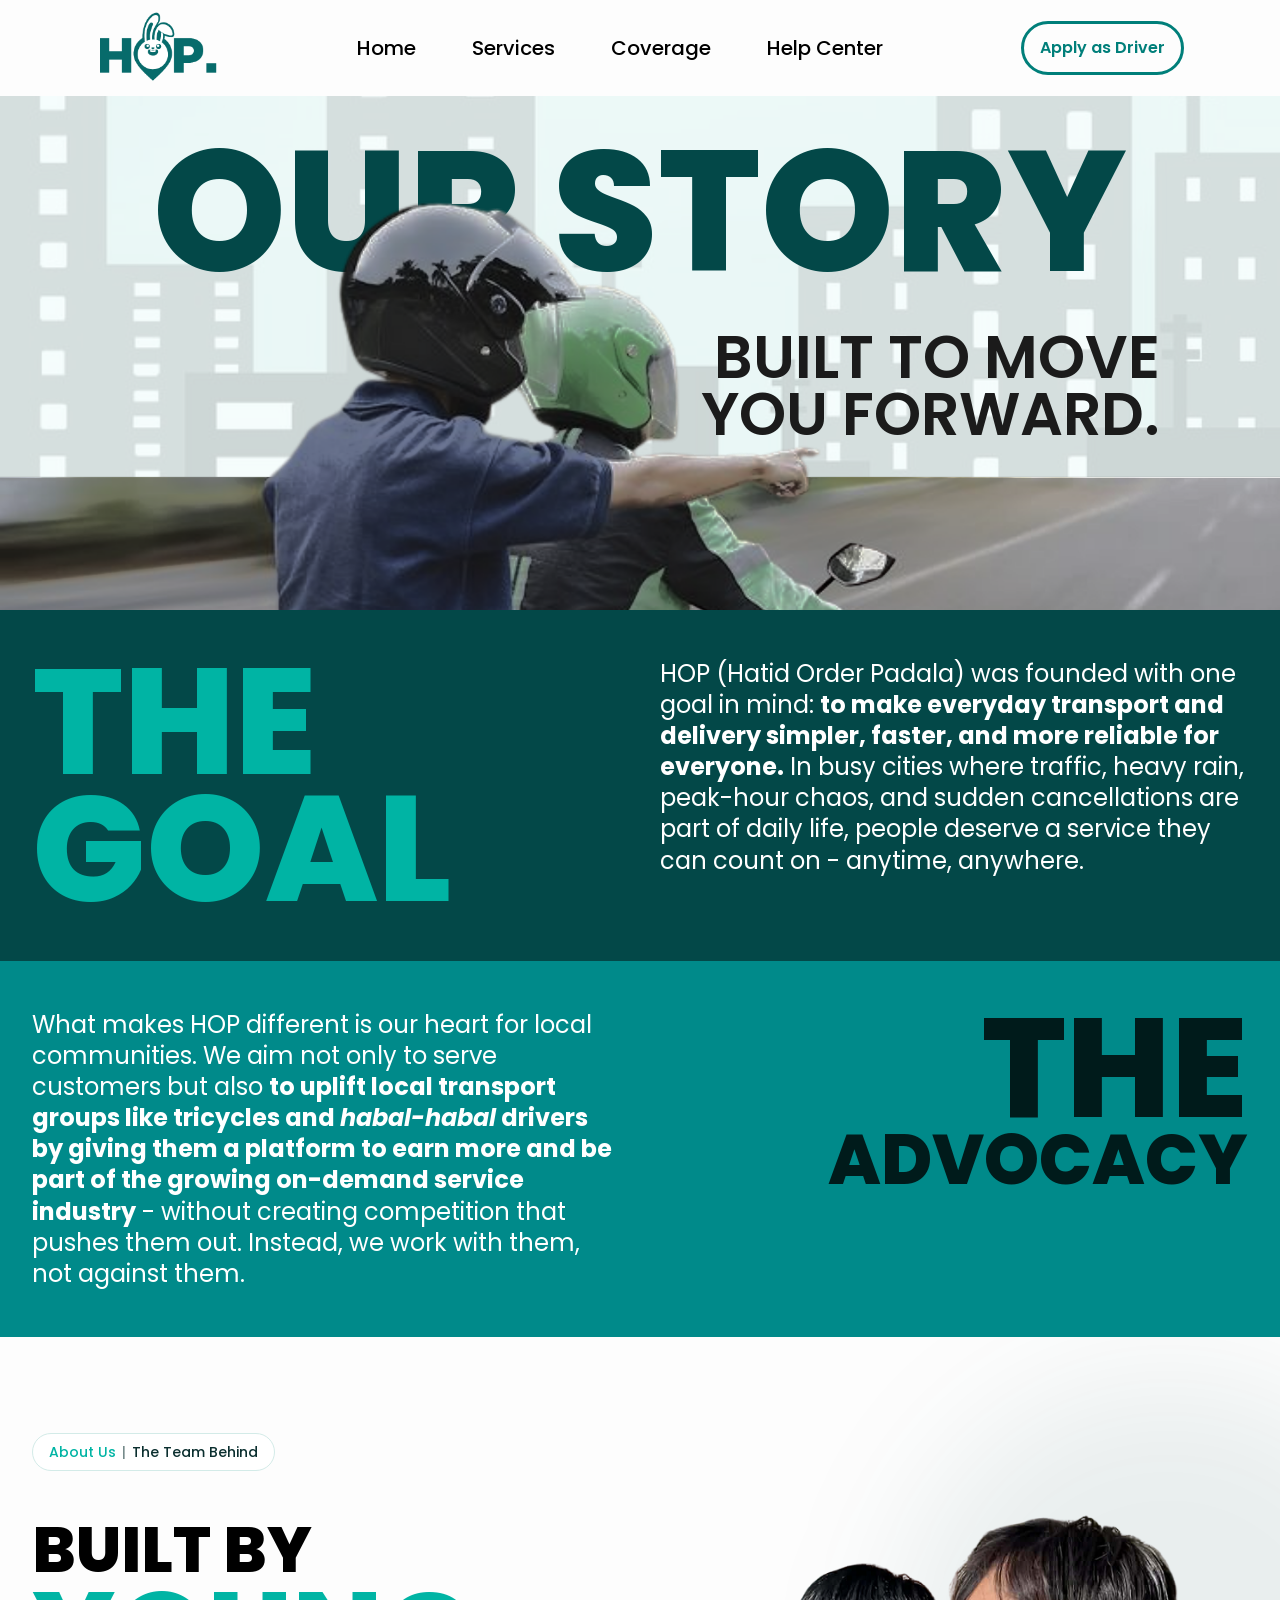
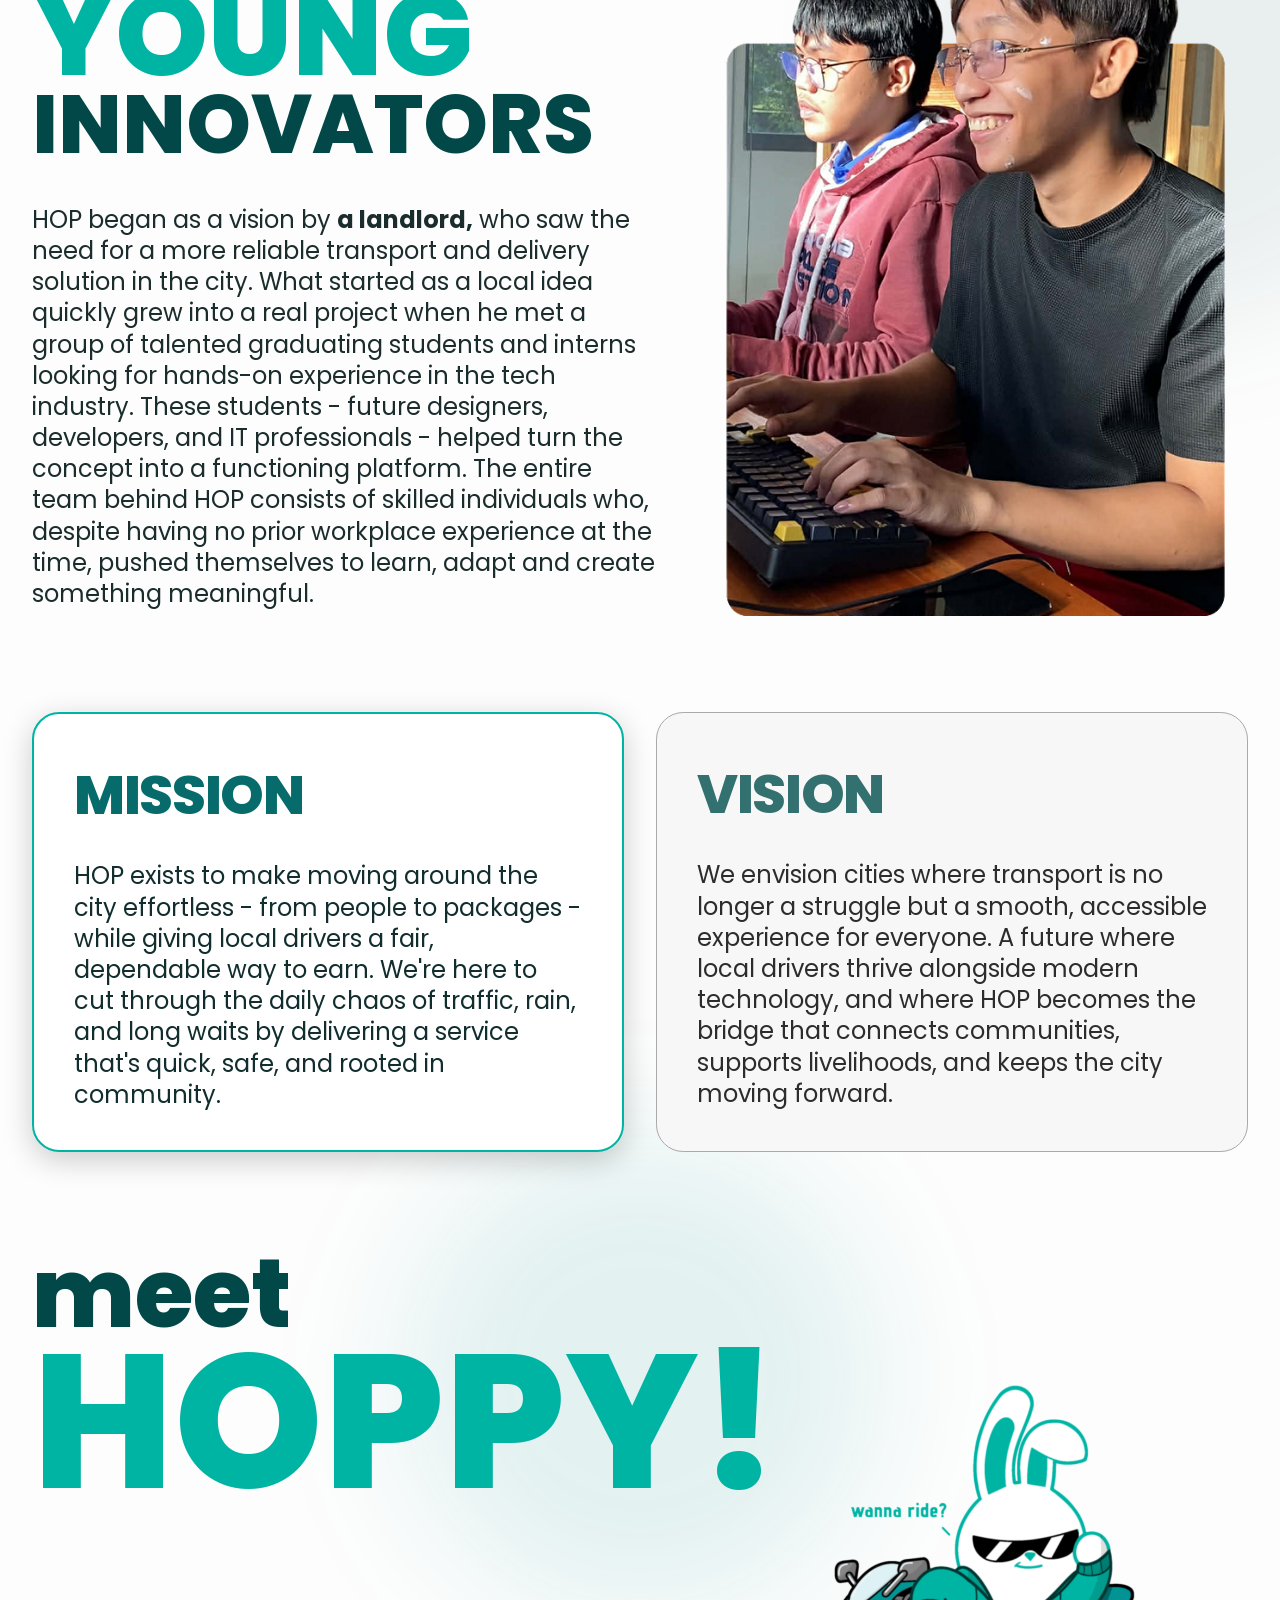
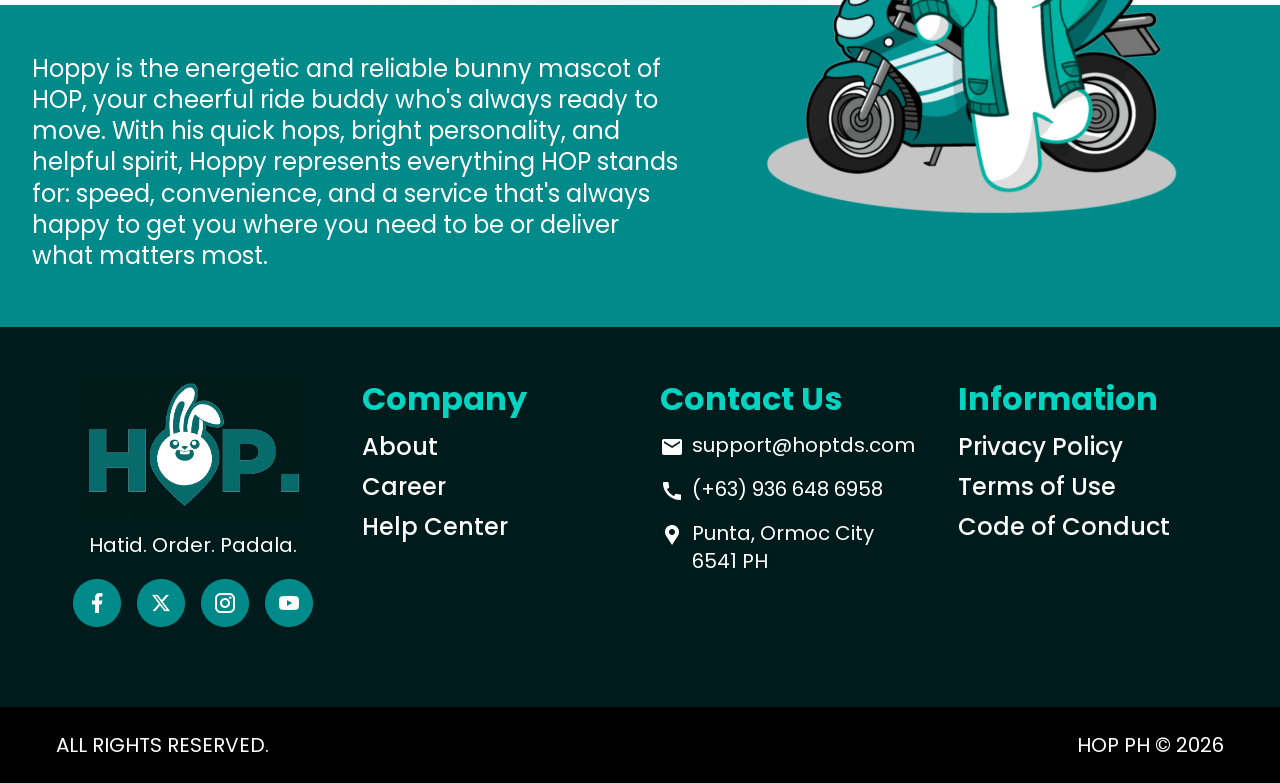
==== commit a74c58c2: "feat: Landing page prototype v1.3.6" ====
--- a/about_us.html
+++ b/about_us.html
@@ -46,12 +46,12 @@
           </div>
 
           <div class="relative mx-auto">
-            <h2 class="text-center text-[58px] leading-[0.9] font-extrabold text-[#034848] md:text-[120px] lg:text-[180px] xl:text-[200px] 2xl:text-[300px]">OUR STORY</h2>
-
-            <div class="relative mt-0 overflow-hidden md:mt-0 lg:-mt-10 xl:mt-0 2xl:-mt-60">
+            <h2 class="text-center text-[58px] leading-[0.9] font-extrabold text-[#034848] md:text-[120px] lg:text-[150px] xl:text-[170px] 2xl:text-[250px]">OUR STORY</h2>
+
+            <div class="relative mt-0 overflow-hidden sm:-mt-0 md:-mt-0 lg:-mt-10 xl:-mt-40 2xl:-mt-60">
               <img src="assets/rider_and_passenger.png" alt="Riders" class="block h-auto w-full" loading="lazy" />
 
-              <p class="absolute top-3 right-3 max-w-40 text-right text-xs leading-tight font-semibold text-[#1b1b1b] md:top-10 md:right-8 md:max-w-88 md:text-[42px] md:leading-[0.95] lg:top-30 xl:top-50 xl:right-30 xl:max-w-140 xl:text-[63px] 2xl:top-80">BUILT TO MOVE YOU FORWARD.</p>
+              <p class="absolute top-3 right-3 max-w-40 text-right text-xs leading-tight font-semibold text-[#1b1b1b] md:top-10 md:right-8 md:max-w-88 md:text-[42px] md:leading-[0.95] lg:text-[45px] lg:top-30 lg:right-30 xl:top-50 xl:right-30 xl:max-w-140 xl:text-[60px] 2xl:top-70">BUILT TO MOVE<br>YOU FORWARD.</p>
             </div>
           </div>
 
--- a/output.css
+++ b/output.css
@@ -1,2 +1,2 @@
-/*! tailwindcss v4.1.18 | MIT License | https://tailwindcss.com */
-@layer properties{@supports (((-webkit-hyphens:none)) and (not (margin-trim:inline))) or ((-moz-orient:inline) and (not (color:rgb(from red r g b)))){*,:before,:after,::backdrop{--tw-translate-x:0;--tw-translate-y:0;--tw-translate-z:0;--tw-space-y-reverse:0;--tw-border-style:solid;--tw-gradient-position:initial;--tw-gradient-from:#0000;--tw-gradient-via:#0000;--tw-gradient-to:#0000;--tw-gradient-stops:initial;--tw-gradient-via-stops:initial;--tw-gradient-from-position:0%;--tw-gradient-via-position:50%;--tw-gradient-to-position:100%;--tw-leading:initial;--tw-font-weight:initial;--tw-tracking:initial;--tw-shadow:0 0 #0000;--tw-shadow-color:initial;--tw-shadow-alpha:100%;--tw-inset-shadow:0 0 #0000;--tw-inset-shadow-color:initial;--tw-inset-shadow-alpha:100%;--tw-ring-color:initial;--tw-ring-shadow:0 0 #0000;--tw-inset-ring-color:initial;--tw-inset-ring-shadow:0 0 #0000;--tw-ring-inset:initial;--tw-ring-offset-width:0px;--tw-ring-offset-color:#fff;--tw-ring-offset-shadow:0 0 #0000;--tw-blur:initial;--tw-brightness:initial;--tw-contrast:initial;--tw-grayscale:initial;--tw-hue-rotate:initial;--tw-invert:initial;--tw-opacity:initial;--tw-saturate:initial;--tw-sepia:initial;--tw-drop-shadow:initial;--tw-drop-shadow-color:initial;--tw-drop-shadow-alpha:100%;--tw-drop-shadow-size:initial;--tw-duration:initial;--tw-ease:initial}}}@layer theme{:root,:host{--font-sans:ui-sans-serif,system-ui,sans-serif,"Apple Color Emoji","Segoe UI Emoji","Segoe UI Symbol","Noto Color Emoji";--font-mono:ui-monospace,SFMono-Regular,Menlo,Monaco,Consolas,"Liberation Mono","Courier New",monospace;--color-gray-400:oklch(70.7% .022 261.325);--color-black:#000;--color-white:#fff;--spacing:.25rem;--container-lg:32rem;--container-2xl:42rem;--container-4xl:56rem;--container-7xl:80rem;--text-xs:.75rem;--text-xs--line-height:calc(1/.75);--text-sm:.875rem;--text-sm--line-height:calc(1.25/.875);--text-base:1rem;--text-base--line-height:calc(1.5/1);--text-xl:1.25rem;--text-xl--line-height:calc(1.75/1.25);--text-2xl:1.5rem;--text-2xl--line-height:calc(2/1.5);--text-3xl:1.875rem;--text-3xl--line-height:calc(2.25/1.875);--text-4xl:2.25rem;--text-4xl--line-height:calc(2.5/2.25);--text-5xl:3rem;--text-5xl--line-height:1;--font-weight-light:300;--font-weight-medium:500;--font-weight-semibold:600;--font-weight-bold:700;--font-weight-extrabold:800;--tracking-tight:-.025em;--leading-tight:1.25;--radius-md:.375rem;--radius-xl:.75rem;--radius-2xl:1rem;--ease-in-out:cubic-bezier(.4,0,.2,1);--blur-3xl:64px;--default-transition-duration:.15s;--default-transition-timing-function:cubic-bezier(.4,0,.2,1);--default-font-family:var(--font-sans);--default-mono-font-family:var(--font-mono)}}@layer base{*,:after,:before,::backdrop{box-sizing:border-box;border:0 solid;margin:0;padding:0}::file-selector-button{box-sizing:border-box;border:0 solid;margin:0;padding:0}html,:host{-webkit-text-size-adjust:100%;tab-size:4;line-height:1.5;font-family:var(--default-font-family,ui-sans-serif,system-ui,sans-serif,"Apple Color Emoji","Segoe UI Emoji","Segoe UI Symbol","Noto Color Emoji");font-feature-settings:var(--default-font-feature-settings,normal);font-variation-settings:var(--default-font-variation-settings,normal);-webkit-tap-highlight-color:transparent}hr{height:0;color:inherit;border-top-width:1px}abbr:where([title]){-webkit-text-decoration:underline dotted;text-decoration:underline dotted}h1,h2,h3,h4,h5,h6{font-size:inherit;font-weight:inherit}a{color:inherit;-webkit-text-decoration:inherit;-webkit-text-decoration:inherit;-webkit-text-decoration:inherit;text-decoration:inherit}b,strong{font-weight:bolder}code,kbd,samp,pre{font-family:var(--default-mono-font-family,ui-monospace,SFMono-Regular,Menlo,Monaco,Consolas,"Liberation Mono","Courier New",monospace);font-feature-settings:var(--default-mono-font-feature-settings,normal);font-variation-settings:var(--default-mono-font-variation-settings,normal);font-size:1em}small{font-size:80%}sub,sup{vertical-align:baseline;font-size:75%;line-height:0;position:relative}sub{bottom:-.25em}sup{top:-.5em}table{text-indent:0;border-color:inherit;border-collapse:collapse}:-moz-focusring{outline:auto}progress{vertical-align:baseline}summary{display:list-item}ol,ul,menu{list-style:none}img,svg,video,canvas,audio,iframe,embed,object{vertical-align:middle;display:block}img,video{max-width:100%;height:auto}button,input,select,optgroup,textarea{font:inherit;font-feature-settings:inherit;font-variation-settings:inherit;letter-spacing:inherit;color:inherit;opacity:1;background-color:#0000;border-radius:0}::file-selector-button{font:inherit;font-feature-settings:inherit;font-variation-settings:inherit;letter-spacing:inherit;color:inherit;opacity:1;background-color:#0000;border-radius:0}:where(select:is([multiple],[size])) optgroup{font-weight:bolder}:where(select:is([multiple],[size])) optgroup option{padding-inline-start:20px}::file-selector-button{margin-inline-end:4px}::placeholder{opacity:1}@supports (not ((-webkit-appearance:-apple-pay-button))) or (contain-intrinsic-size:1px){::placeholder{color:currentColor}@supports (color:color-mix(in lab, red, red)){::placeholder{color:color-mix(in oklab,currentcolor 50%,transparent)}}}textarea{resize:vertical}::-webkit-search-decoration{-webkit-appearance:none}::-webkit-date-and-time-value{min-height:1lh;text-align:inherit}::-webkit-datetime-edit{display:inline-flex}::-webkit-datetime-edit-fields-wrapper{padding:0}::-webkit-datetime-edit{padding-block:0}::-webkit-datetime-edit-year-field{padding-block:0}::-webkit-datetime-edit-month-field{padding-block:0}::-webkit-datetime-edit-day-field{padding-block:0}::-webkit-datetime-edit-hour-field{padding-block:0}::-webkit-datetime-edit-minute-field{padding-block:0}::-webkit-datetime-edit-second-field{padding-block:0}::-webkit-datetime-edit-millisecond-field{padding-block:0}::-webkit-datetime-edit-meridiem-field{padding-block:0}::-webkit-calendar-picker-indicator{line-height:1}:-moz-ui-invalid{box-shadow:none}button,input:where([type=button],[type=reset],[type=submit]){appearance:button}::file-selector-button{appearance:button}::-webkit-inner-spin-button{height:auto}::-webkit-outer-spin-button{height:auto}[hidden]:where(:not([hidden=until-found])){display:none!important}}@layer components;@layer utilities{.pointer-events-none{pointer-events:none}.visible{visibility:visible}.absolute{position:absolute}.fixed{position:fixed}.relative{position:relative}.inset-0{inset:calc(var(--spacing)*0)}.inset-x-0{inset-inline:calc(var(--spacing)*0)}.-top-150{top:calc(var(--spacing)*-150)}.-top-170{top:calc(var(--spacing)*-170)}.-top-190{top:calc(var(--spacing)*-190)}.-top-210{top:calc(var(--spacing)*-210)}.top-0{top:calc(var(--spacing)*0)}.top-1\/2{top:50%}.top-3{top:calc(var(--spacing)*3)}.top-6{top:calc(var(--spacing)*6)}.top-75{top:calc(var(--spacing)*75)}.top-136{top:calc(var(--spacing)*136)}.top-320{top:calc(var(--spacing)*320)}.top-660{top:calc(var(--spacing)*660)}.top-\[10\%\]{top:10%}.top-\[20\%\]{top:20%}.-right-40{right:calc(var(--spacing)*-40)}.right-3{right:calc(var(--spacing)*3)}.right-6{right:calc(var(--spacing)*6)}.right-7{right:calc(var(--spacing)*7)}.right-8{right:calc(var(--spacing)*8)}.right-\[-62\.5\%\]{right:-62.5%}.right-\[5\%\]{right:5%}.right-\[25\%\]{right:25%}.bottom-0{bottom:calc(var(--spacing)*0)}.bottom-8{bottom:calc(var(--spacing)*8)}.-left-40{left:calc(var(--spacing)*-40)}.left-1\/2{left:50%}.left-7{left:calc(var(--spacing)*7)}.left-8{left:calc(var(--spacing)*8)}.left-\[-10\%\]{left:-10%}.-z-1{z-index:calc(1*-1)}.-z-10{z-index:calc(10*-1)}.z-10{z-index:10}.z-50{z-index:50}.order-1{order:1}.order-2{order:2}.mx-1{margin-inline:calc(var(--spacing)*1)}.mx-6{margin-inline:calc(var(--spacing)*6)}.mx-auto{margin-inline:auto}.my-0{margin-block:calc(var(--spacing)*0)}.ms-2{margin-inline-start:calc(var(--spacing)*2)}.-mt-16{margin-top:calc(var(--spacing)*-16)}.mt-0{margin-top:calc(var(--spacing)*0)}.mt-1{margin-top:calc(var(--spacing)*1)}.mt-2{margin-top:calc(var(--spacing)*2)}.mt-3{margin-top:calc(var(--spacing)*3)}.mt-4{margin-top:calc(var(--spacing)*4)}.mt-5{margin-top:calc(var(--spacing)*5)}.mt-6{margin-top:calc(var(--spacing)*6)}.mt-7{margin-top:calc(var(--spacing)*7)}.mt-8{margin-top:calc(var(--spacing)*8)}.mt-10{margin-top:calc(var(--spacing)*10)}.mt-20{margin-top:calc(var(--spacing)*20)}.mb-0{margin-bottom:calc(var(--spacing)*0)}.mb-6{margin-bottom:calc(var(--spacing)*6)}.mb-8{margin-bottom:calc(var(--spacing)*8)}.ml-3{margin-left:calc(var(--spacing)*3)}.block{display:block}.flex{display:flex}.grid{display:grid}.hidden{display:none}.inline-block{display:inline-block}.inline-flex{display:inline-flex}.size-5{width:calc(var(--spacing)*5);height:calc(var(--spacing)*5)}.size-6{width:calc(var(--spacing)*6);height:calc(var(--spacing)*6)}.size-7{width:calc(var(--spacing)*7);height:calc(var(--spacing)*7)}.size-10{width:calc(var(--spacing)*10);height:calc(var(--spacing)*10)}.size-11{width:calc(var(--spacing)*11);height:calc(var(--spacing)*11)}.size-21{width:calc(var(--spacing)*21);height:calc(var(--spacing)*21)}.size-21\.25{width:calc(var(--spacing)*21.25);height:calc(var(--spacing)*21.25)}.h-0{height:calc(var(--spacing)*0)}.h-0\.5{height:calc(var(--spacing)*.5)}.h-1\/2{height:50%}.h-2\/100{height:2%}.h-4\/100{height:4%}.h-12{height:calc(var(--spacing)*12)}.h-20{height:calc(var(--spacing)*20)}.h-28{height:calc(var(--spacing)*28)}.h-72{height:calc(var(--spacing)*72)}.h-79\.25{height:calc(var(--spacing)*79.25)}.h-81\.25{height:calc(var(--spacing)*81.25)}.h-92\.5{height:calc(var(--spacing)*92.5)}.h-120{height:calc(var(--spacing)*120)}.h-128{height:calc(var(--spacing)*128)}.h-136{height:calc(var(--spacing)*136)}.h-240\.75{height:calc(var(--spacing)*240.75)}.h-\[2vh\]{height:2vh}.h-\[4vh\]{height:4vh}.h-\[44\%\]{height:44%}.h-\[62\%\]{height:62%}.h-\[65\%\]{height:65%}.h-\[68\%\]{height:68%}.h-\[82\%\]{height:82%}.h-\[90vh\]{height:90vh}.h-auto{height:auto}.h-full{height:100%}.min-h-30{min-height:calc(var(--spacing)*30)}.w-120{width:calc(var(--spacing)*120)}.w-122\.25{width:calc(var(--spacing)*122.25)}.w-136{width:calc(var(--spacing)*136)}.w-\[65\%\]{width:65%}.w-\[82\%\]{width:82%}.w-auto{width:auto}.w-full{width:100%}.w-lg{width:var(--container-lg)}.max-w-2xl{max-width:var(--container-2xl)}.max-w-4xl{max-width:var(--container-4xl)}.max-w-7xl{max-width:var(--container-7xl)}.max-w-40{max-width:calc(var(--spacing)*40)}.max-w-92{max-width:calc(var(--spacing)*92)}.max-w-130{max-width:calc(var(--spacing)*130)}.max-w-160{max-width:calc(var(--spacing)*160)}.max-w-165{max-width:calc(var(--spacing)*165)}.max-w-177\.5{max-width:calc(var(--spacing)*177.5)}.max-w-245{max-width:calc(var(--spacing)*245)}.max-w-317\.5{max-width:calc(var(--spacing)*317.5)}.max-w-347\.5{max-width:calc(var(--spacing)*347.5)}.max-w-360{max-width:calc(var(--spacing)*360)}.max-w-lg{max-width:var(--container-lg)}.flex-1{flex:1}.shrink-0{flex-shrink:0}.-translate-x-1\/2{--tw-translate-x:calc(calc(1/2*100%)*-1);translate:var(--tw-translate-x)var(--tw-translate-y)}.-translate-y-1\/2{--tw-translate-y:calc(calc(1/2*100%)*-1);translate:var(--tw-translate-x)var(--tw-translate-y)}.rotate-11{rotate:11deg}.rotate-90{rotate:90deg}.cursor-pointer{cursor:pointer}.resize-none{resize:none}.list-inside{list-style-position:inside}.list-decimal{list-style-type:decimal}.list-disc{list-style-type:disc}.appearance-none{appearance:none}.grid-cols-1{grid-template-columns:repeat(1,minmax(0,1fr))}.flex-col{flex-direction:column}.flex-wrap{flex-wrap:wrap}.items-center{align-items:center}.items-end{align-items:flex-end}.items-start{align-items:flex-start}.justify-between{justify-content:space-between}.justify-center{justify-content:center}.gap-0{gap:calc(var(--spacing)*0)}.gap-2{gap:calc(var(--spacing)*2)}.gap-3{gap:calc(var(--spacing)*3)}.gap-4{gap:calc(var(--spacing)*4)}.gap-5{gap:calc(var(--spacing)*5)}.gap-6{gap:calc(var(--spacing)*6)}.gap-8{gap:calc(var(--spacing)*8)}.gap-10{gap:calc(var(--spacing)*10)}.gap-14{gap:calc(var(--spacing)*14)}:where(.space-y-1>:not(:last-child)){--tw-space-y-reverse:0;margin-block-start:calc(calc(var(--spacing)*1)*var(--tw-space-y-reverse));margin-block-end:calc(calc(var(--spacing)*1)*calc(1 - var(--tw-space-y-reverse)))}:where(.space-y-2>:not(:last-child)){--tw-space-y-reverse:0;margin-block-start:calc(calc(var(--spacing)*2)*var(--tw-space-y-reverse));margin-block-end:calc(calc(var(--spacing)*2)*calc(1 - var(--tw-space-y-reverse)))}:where(.space-y-4>:not(:last-child)){--tw-space-y-reverse:0;margin-block-start:calc(calc(var(--spacing)*4)*var(--tw-space-y-reverse));margin-block-end:calc(calc(var(--spacing)*4)*calc(1 - var(--tw-space-y-reverse)))}:where(.space-y-8>:not(:last-child)){--tw-space-y-reverse:0;margin-block-start:calc(calc(var(--spacing)*8)*var(--tw-space-y-reverse));margin-block-end:calc(calc(var(--spacing)*8)*calc(1 - var(--tw-space-y-reverse)))}.self-center{align-self:center}.overflow-hidden{overflow:hidden}.scroll-smooth{scroll-behavior:smooth}.rounded-2xl{border-radius:var(--radius-2xl)}.rounded-\[1\.7rem\]{border-radius:1.7rem}.rounded-\[7px\]{border-radius:7px}.rounded-\[17px\]{border-radius:17px}.rounded-\[18px\]{border-radius:18px}.rounded-\[19px\]{border-radius:19px}.rounded-\[20px\]{border-radius:20px}.rounded-\[27px\]{border-radius:27px}.rounded-\[44px\]{border-radius:44px}.rounded-\[66px\]{border-radius:66px}.rounded-full{border-radius:3.40282e38px}.rounded-md{border-radius:var(--radius-md)}.rounded-xl{border-radius:var(--radius-xl)}.rounded-t-\[20px\]{border-top-left-radius:20px;border-top-right-radius:20px}.rounded-b-\[30px\]{border-bottom-right-radius:30px;border-bottom-left-radius:30px}.border{border-style:var(--tw-border-style);border-width:1px}.border-0{border-style:var(--tw-border-style);border-width:0}.border-2{border-style:var(--tw-border-style);border-width:2px}.border-\[3px\]{border-style:var(--tw-border-style);border-width:3px}.border-t{border-top-style:var(--tw-border-style);border-top-width:1px}.border-none{--tw-border-style:none;border-style:none}.border-\[\#00b4a4\]{border-color:#00b4a4}.border-\[\#001b1b\]{border-color:#001b1b}.border-\[\#007f7a\]{border-color:#007f7a}.border-\[\#008a8a\]{border-color:#008a8a}.border-\[\#076B6B\],.border-\[\#076b6b\]{border-color:#076b6b}.border-\[\#a1a1a1\]{border-color:#a1a1a1}.border-\[\#a9a9a9\]{border-color:#a9a9a9}.border-\[\#bbb\]{border-color:#bbb}.border-\[\#bebebe\]{border-color:#bebebe}.border-\[\#d0d0d0\]{border-color:#d0d0d0}.border-\[\#d3ebe8\]{border-color:#d3ebe8}.border-\[\#dce8e8\]{border-color:#dce8e8}.border-\[\#f1f2f9\]{border-color:#f1f2f9}.bg-\[\#00b4a4\]{background-color:#00b4a4}.bg-\[\#00b4a4\]\/8{background-color:oklab(69.1663% -.122408 -.00803161/.08)}.bg-\[\#001b1b\]{background-color:#001b1b}.bg-\[\#008a8a\]{background-color:#008a8a}.bg-\[\#008a8a\]\/10{background-color:oklab(57.3506% -.094662 -.024956/.1)}.bg-\[\#076B6B\],.bg-\[\#076b6b\]{background-color:#076b6b}.bg-\[\#034848\]{background-color:#034848}.bg-\[\#034848\]\/8{background-color:oklab(36.427% -.0589014 -.0155739/.08)}.bg-\[\#d5efee\]{background-color:#d5efee}.bg-\[\#eee\]{background-color:#eee}.bg-\[\#f3f3f3\]{background-color:#f3f3f3}.bg-\[\#f6f6f6\]{background-color:#f6f6f6}.bg-\[\#f7f7f7\]{background-color:#f7f7f7}.bg-\[\#fdfdfd\]{background-color:#fdfdfd}.bg-\[rgba\(6\,148\,148\,0\.2\)\]{background-color:#06949433}.bg-\[rgba\(33\,33\,33\,0\.97\)\]{background-color:#212121f7}.bg-black{background-color:var(--color-black)}.bg-black\/25{background-color:#00000040}@supports (color:color-mix(in lab, red, red)){.bg-black\/25{background-color:color-mix(in oklab,var(--color-black)25%,transparent)}}.bg-transparent{background-color:#0000}.bg-white{background-color:var(--color-white)}.bg-gradient-to-r{--tw-gradient-position:to right in oklab;background-image:linear-gradient(var(--tw-gradient-stops))}.bg-\[linear-gradient\(122\.5deg\,\#0b1d1d_0\.68\%\,\#00b4a4_116\.19\%\)\]{background-image:linear-gradient(122.5deg,#0b1d1d .68%,#00b4a4 116.19%)}.bg-\[url\(\'\.\.\/assets\/background_city\.jpeg\'\)\]{background-image:url(../assets/background_city.jpeg)}.bg-\[url\(\'assets\/background_city\.jpeg\'\)\]{background-image:url(assets/background_city.jpeg)}.from-\[\#00b4a4\]{--tw-gradient-from:#00b4a4;--tw-gradient-stops:var(--tw-gradient-via-stops,var(--tw-gradient-position),var(--tw-gradient-from)var(--tw-gradient-from-position),var(--tw-gradient-to)var(--tw-gradient-to-position))}.to-\[\#076b6b\]{--tw-gradient-to:#076b6b;--tw-gradient-stops:var(--tw-gradient-via-stops,var(--tw-gradient-position),var(--tw-gradient-from)var(--tw-gradient-from-position),var(--tw-gradient-to)var(--tw-gradient-to-position))}.bg-cover{background-size:cover}.bg-center{background-position:50%}.bg-position-\[0\%_30\%\]{background-position:0 30%}.object-contain{object-fit:contain}.object-cover{object-fit:cover}.object-top{object-position:top}.p-4{padding:calc(var(--spacing)*4)}.p-5{padding:calc(var(--spacing)*5)}.p-6{padding:calc(var(--spacing)*6)}.p-8{padding:calc(var(--spacing)*8)}.p-12{padding:calc(var(--spacing)*12)}.px-0{padding-inline:calc(var(--spacing)*0)}.px-1\.5{padding-inline:calc(var(--spacing)*1.5)}.px-2{padding-inline:calc(var(--spacing)*2)}.px-3{padding-inline:calc(var(--spacing)*3)}.px-4{padding-inline:calc(var(--spacing)*4)}.px-5{padding-inline:calc(var(--spacing)*5)}.px-6{padding-inline:calc(var(--spacing)*6)}.px-7{padding-inline:calc(var(--spacing)*7)}.px-8{padding-inline:calc(var(--spacing)*8)}.px-9{padding-inline:calc(var(--spacing)*9)}.px-11{padding-inline:calc(var(--spacing)*11)}.px-15{padding-inline:calc(var(--spacing)*15)}.py-2{padding-block:calc(var(--spacing)*2)}.py-3{padding-block:calc(var(--spacing)*3)}.py-4{padding-block:calc(var(--spacing)*4)}.py-5{padding-block:calc(var(--spacing)*5)}.py-6{padding-block:calc(var(--spacing)*6)}.py-7{padding-block:calc(var(--spacing)*7)}.py-8{padding-block:calc(var(--spacing)*8)}.py-10{padding-block:calc(var(--spacing)*10)}.py-14{padding-block:calc(var(--spacing)*14)}.pt-0{padding-top:calc(var(--spacing)*0)}.pt-4{padding-top:calc(var(--spacing)*4)}.pt-5{padding-top:calc(var(--spacing)*5)}.pt-6{padding-top:calc(var(--spacing)*6)}.pt-8{padding-top:calc(var(--spacing)*8)}.pt-10{padding-top:calc(var(--spacing)*10)}.pr-14{padding-right:calc(var(--spacing)*14)}.pb-2{padding-bottom:calc(var(--spacing)*2)}.pb-3{padding-bottom:calc(var(--spacing)*3)}.pb-4{padding-bottom:calc(var(--spacing)*4)}.pb-5{padding-bottom:calc(var(--spacing)*5)}.pb-6{padding-bottom:calc(var(--spacing)*6)}.pb-10{padding-bottom:calc(var(--spacing)*10)}.pb-12{padding-bottom:calc(var(--spacing)*12)}.pb-14{padding-bottom:calc(var(--spacing)*14)}.pb-16{padding-bottom:calc(var(--spacing)*16)}.pb-20{padding-bottom:calc(var(--spacing)*20)}.pl-5{padding-left:calc(var(--spacing)*5)}.pl-6{padding-left:calc(var(--spacing)*6)}.text-center{text-align:center}.text-left{text-align:left}.text-right{text-align:right}.text-start{text-align:start}.font-\[\'Roboto\'\,sans-serif\]{font-family:Roboto,sans-serif}.text-2xl{font-size:var(--text-2xl);line-height:var(--tw-leading,var(--text-2xl--line-height))}.text-3xl{font-size:var(--text-3xl);line-height:var(--tw-leading,var(--text-3xl--line-height))}.text-4xl{font-size:var(--text-4xl);line-height:var(--tw-leading,var(--text-4xl--line-height))}.text-base{font-size:var(--text-base);line-height:var(--tw-leading,var(--text-base--line-height))}.text-sm{font-size:var(--text-sm);line-height:var(--tw-leading,var(--text-sm--line-height))}.text-xl{font-size:var(--text-xl);line-height:var(--tw-leading,var(--text-xl--line-height))}.text-xs{font-size:var(--text-xs);line-height:var(--tw-leading,var(--text-xs--line-height))}.text-\[11px\]{font-size:11px}.text-\[13px\]{font-size:13px}.text-\[15px\]{font-size:15px}.text-\[16px\]{font-size:16px}.text-\[18px\]{font-size:18px}.text-\[20px\]{font-size:20px}.text-\[28px\]{font-size:28px}.text-\[32px\]{font-size:32px}.text-\[34px\]{font-size:34px}.text-\[36px\]{font-size:36px}.text-\[40px\]{font-size:40px}.text-\[50px\]{font-size:50px}.text-\[52px\]{font-size:52px}.text-\[56px\]{font-size:56px}.text-\[58px\]{font-size:58px}.text-\[70px\]{font-size:70px}.text-\[84px\]{font-size:84px}.text-\[96px\]{font-size:96px}.leading-6{--tw-leading:calc(var(--spacing)*6);line-height:calc(var(--spacing)*6)}.leading-7{--tw-leading:calc(var(--spacing)*7);line-height:calc(var(--spacing)*7)}.leading-\[0\.8\]{--tw-leading:.8;line-height:.8}.leading-\[0\.9\]{--tw-leading:.9;line-height:.9}.leading-\[0\.85\]{--tw-leading:.85;line-height:.85}.leading-\[0\.88\]{--tw-leading:.88;line-height:.88}.leading-\[0\.95\]{--tw-leading:.95;line-height:.95}.leading-\[1\.1\]{--tw-leading:1.1;line-height:1.1}.leading-\[1\.4\]{--tw-leading:1.4;line-height:1.4}.leading-\[1\.14\]{--tw-leading:1.14;line-height:1.14}.leading-\[1\.35\]{--tw-leading:1.35;line-height:1.35}.leading-\[1\.46\]{--tw-leading:1.46;line-height:1.46}.leading-\[1\.62\]{--tw-leading:1.62;line-height:1.62}.leading-none{--tw-leading:1;line-height:1}.leading-tight{--tw-leading:var(--leading-tight);line-height:var(--leading-tight)}.font-bold{--tw-font-weight:var(--font-weight-bold);font-weight:var(--font-weight-bold)}.font-extrabold{--tw-font-weight:var(--font-weight-extrabold);font-weight:var(--font-weight-extrabold)}.font-light{--tw-font-weight:var(--font-weight-light);font-weight:var(--font-weight-light)}.font-medium{--tw-font-weight:var(--font-weight-medium);font-weight:var(--font-weight-medium)}.font-semibold{--tw-font-weight:var(--font-weight-semibold);font-weight:var(--font-weight-semibold)}.tracking-tight{--tw-tracking:var(--tracking-tight);letter-spacing:var(--tracking-tight)}.text-\[\#0b2f2f\]{color:#0b2f2f}.text-\[\#00b4a4\]{color:#00b4a4}.text-\[\#001b1b\]{color:#001b1b}.text-\[\#1b1b1b\]{color:#1b1b1b}.text-\[\#1b2c2c\]{color:#1b2c2c}.text-\[\#2c2c2c\]{color:#2c2c2c}.text-\[\#03d4c2\]{color:#03d4c2}.text-\[\#4f4f4f\]{color:#4f4f4f}.text-\[\#007f7a\]{color:#007f7a}.text-\[\#008a8a\]{color:#008a8a}.text-\[\#076b6b\]{color:#076b6b}.text-\[\#112d2d\]{color:#112d2d}.text-\[\#170f49\]{color:#170f49}.text-\[\#444\]{color:#444}.text-\[\#768b8b\]{color:#768b8b}.text-\[\#034848\]{color:#034848}.text-\[\#337070\]{color:#337070}.text-\[\#494949\]{color:#494949}.text-\[\#565656\]{color:#565656}.text-\[\#acacac\]{color:#acacac}.text-\[\#f5f5f5\]{color:#f5f5f5}.text-black{color:var(--color-black)}.text-black\/80{color:#000c}@supports (color:color-mix(in lab, red, red)){.text-black\/80{color:color-mix(in oklab,var(--color-black)80%,transparent)}}.text-black\/85{color:#000000d9}@supports (color:color-mix(in lab, red, red)){.text-black\/85{color:color-mix(in oklab,var(--color-black)85%,transparent)}}.text-gray-400{color:var(--color-gray-400)}.text-white{color:var(--color-white)}.uppercase{text-transform:uppercase}.opacity-0{opacity:0}.opacity-10{opacity:.1}.opacity-12{opacity:.12}.opacity-20{opacity:.2}.opacity-60{opacity:.6}.shadow-\[0_1px_4px_0_rgba\(25\,33\,61\,0\.06\)\]{--tw-shadow:0 1px 4px 0 var(--tw-shadow-color,#19213d0f);box-shadow:var(--tw-inset-shadow),var(--tw-inset-ring-shadow),var(--tw-ring-offset-shadow),var(--tw-ring-shadow),var(--tw-shadow)}.shadow-\[0_1px_4px_0_rgba\(25\,33\,61\,0\.34\)\]{--tw-shadow:0 1px 4px 0 var(--tw-shadow-color,#19213d57);box-shadow:var(--tw-inset-shadow),var(--tw-inset-ring-shadow),var(--tw-ring-offset-shadow),var(--tw-ring-shadow),var(--tw-shadow)}.shadow-\[0_2px_22\.5px_-6px_rgba\(0\,0\,0\,0\.25\)\]{--tw-shadow:0 2px 22.5px -6px var(--tw-shadow-color,#00000040);box-shadow:var(--tw-inset-shadow),var(--tw-inset-ring-shadow),var(--tw-ring-offset-shadow),var(--tw-ring-shadow),var(--tw-shadow)}.shadow-\[0_4px_12\.2px_3px_rgba\(0\,0\,0\,0\.25\)\]{--tw-shadow:0 4px 12.2px 3px var(--tw-shadow-color,#00000040);box-shadow:var(--tw-inset-shadow),var(--tw-inset-ring-shadow),var(--tw-ring-offset-shadow),var(--tw-ring-shadow),var(--tw-shadow)}.shadow-\[0_4px_14px_0_\#e5e5e5\]{--tw-shadow:0 4px 14px 0 var(--tw-shadow-color,#e5e5e5);box-shadow:var(--tw-inset-shadow),var(--tw-inset-ring-shadow),var(--tw-ring-offset-shadow),var(--tw-ring-shadow),var(--tw-shadow)}.shadow-\[0_4px_29\.4px_-2px_rgba\(0\,0\,0\,0\.25\)\]{--tw-shadow:0 4px 29.4px -2px var(--tw-shadow-color,#00000040);box-shadow:var(--tw-inset-shadow),var(--tw-inset-ring-shadow),var(--tw-ring-offset-shadow),var(--tw-ring-shadow),var(--tw-shadow)}.shadow-\[0_4px_29\.4px_2px_rgba\(0\,0\,0\,0\.25\)\]{--tw-shadow:0 4px 29.4px 2px var(--tw-shadow-color,#00000040);box-shadow:var(--tw-inset-shadow),var(--tw-inset-ring-shadow),var(--tw-ring-offset-shadow),var(--tw-ring-shadow),var(--tw-shadow)}.shadow-\[0_8px_30px_rgba\(0\,0\,0\,0\.2\)\]{--tw-shadow:0 8px 30px var(--tw-shadow-color,#0003);box-shadow:var(--tw-inset-shadow),var(--tw-inset-ring-shadow),var(--tw-ring-offset-shadow),var(--tw-ring-shadow),var(--tw-shadow)}.ring{--tw-ring-shadow:var(--tw-ring-inset,)0 0 0 calc(1px + var(--tw-ring-offset-width))var(--tw-ring-color,currentcolor);box-shadow:var(--tw-inset-shadow),var(--tw-inset-ring-shadow),var(--tw-ring-offset-shadow),var(--tw-ring-shadow),var(--tw-shadow)}.blur-3xl{--tw-blur:blur(var(--blur-3xl));filter:var(--tw-blur,)var(--tw-brightness,)var(--tw-contrast,)var(--tw-grayscale,)var(--tw-hue-rotate,)var(--tw-invert,)var(--tw-saturate,)var(--tw-sepia,)var(--tw-drop-shadow,)}.drop-shadow-\[5px_13px_9\.6px_rgba\(0\,0\,0\,0\.25\)\]{--tw-drop-shadow-size:drop-shadow(5px 13px 9.6px var(--tw-drop-shadow-color,#00000040));--tw-drop-shadow:var(--tw-drop-shadow-size);filter:var(--tw-blur,)var(--tw-brightness,)var(--tw-contrast,)var(--tw-grayscale,)var(--tw-hue-rotate,)var(--tw-invert,)var(--tw-saturate,)var(--tw-sepia,)var(--tw-drop-shadow,)}.drop-shadow-\[10px_10px_7\.6px_rgba\(0\,0\,0\,0\.25\)\]{--tw-drop-shadow-size:drop-shadow(10px 10px 7.6px var(--tw-drop-shadow-color,#00000040));--tw-drop-shadow:var(--tw-drop-shadow-size);filter:var(--tw-blur,)var(--tw-brightness,)var(--tw-contrast,)var(--tw-grayscale,)var(--tw-hue-rotate,)var(--tw-invert,)var(--tw-saturate,)var(--tw-sepia,)var(--tw-drop-shadow,)}.transition{transition-property:color,background-color,border-color,outline-color,text-decoration-color,fill,stroke,--tw-gradient-from,--tw-gradient-via,--tw-gradient-to,opacity,box-shadow,transform,translate,scale,rotate,filter,-webkit-backdrop-filter,backdrop-filter,display,content-visibility,overlay,pointer-events;transition-timing-function:var(--tw-ease,var(--default-transition-timing-function));transition-duration:var(--tw-duration,var(--default-transition-duration))}.transition-\[height\,opacity\]{transition-property:height,opacity;transition-timing-function:var(--tw-ease,var(--default-transition-timing-function));transition-duration:var(--tw-duration,var(--default-transition-duration))}.transition-all{transition-property:all;transition-timing-function:var(--tw-ease,var(--default-transition-timing-function));transition-duration:var(--tw-duration,var(--default-transition-duration))}.transition-transform{transition-property:transform,translate,scale,rotate;transition-timing-function:var(--tw-ease,var(--default-transition-timing-function));transition-duration:var(--tw-duration,var(--default-transition-duration))}.duration-200{--tw-duration:.2s;transition-duration:.2s}.duration-300{--tw-duration:.3s;transition-duration:.3s}.ease-in-out{--tw-ease:var(--ease-in-out);transition-timing-function:var(--ease-in-out)}.outline-none{--tw-outline-style:none;outline-style:none}.peer-not-placeholder-shown\:top-2:is(:where(.peer):not(:placeholder-shown)~*){top:calc(var(--spacing)*2)}.peer-not-placeholder-shown\:my-1:is(:where(.peer):not(:placeholder-shown)~*){margin-block:calc(var(--spacing)*1)}.peer-not-placeholder-shown\:my-2:is(:where(.peer):not(:placeholder-shown)~*){margin-block:calc(var(--spacing)*2)}.peer-not-placeholder-shown\:text-\[11px\]:is(:where(.peer):not(:placeholder-shown)~*){font-size:11px}.peer-not-placeholder-shown\:text-\[\#14b8a6\]:is(:where(.peer):not(:placeholder-shown)~*){color:#14b8a6}.peer-focus\:top-2:is(:where(.peer):focus~*){top:calc(var(--spacing)*2)}.peer-focus\:my-1:is(:where(.peer):focus~*){margin-block:calc(var(--spacing)*1)}.peer-focus\:my-2:is(:where(.peer):focus~*){margin-block:calc(var(--spacing)*2)}.peer-focus\:text-\[11px\]:is(:where(.peer):focus~*){font-size:11px}.peer-focus\:text-\[\#14b8a6\]:is(:where(.peer):focus~*){color:#14b8a6}.focus-within\:ring-2:focus-within{--tw-ring-shadow:var(--tw-ring-inset,)0 0 0 calc(2px + var(--tw-ring-offset-width))var(--tw-ring-color,currentcolor);box-shadow:var(--tw-inset-shadow),var(--tw-inset-ring-shadow),var(--tw-ring-offset-shadow),var(--tw-ring-shadow),var(--tw-shadow)}.focus-within\:ring-\[\#14b8a6\]:focus-within{--tw-ring-color:#14b8a6}@media (hover:hover){.hover\:text-\[\#00b4a4\]:hover{color:#00b4a4}.hover\:opacity-90:hover{opacity:.9}}@media (min-width:40rem){.sm\:left-0{left:calc(var(--spacing)*0)}.sm\:col-span-2{grid-column:span 2/span 2}.sm\:mt-20{margin-top:calc(var(--spacing)*20)}.sm\:h-10\/100{height:10%}.sm\:h-\[17vh\]{height:17vh}.sm\:grid-cols-2{grid-template-columns:repeat(2,minmax(0,1fr))}.sm\:gap-5{gap:calc(var(--spacing)*5)}.sm\:p-8{padding:calc(var(--spacing)*8)}.sm\:px-5{padding-inline:calc(var(--spacing)*5)}.sm\:px-6{padding-inline:calc(var(--spacing)*6)}.sm\:px-7{padding-inline:calc(var(--spacing)*7)}.sm\:px-8{padding-inline:calc(var(--spacing)*8)}.sm\:px-12{padding-inline:calc(var(--spacing)*12)}.sm\:text-3xl{font-size:var(--text-3xl);line-height:var(--tw-leading,var(--text-3xl--line-height))}.sm\:text-5xl{font-size:var(--text-5xl);line-height:var(--tw-leading,var(--text-5xl--line-height))}.sm\:text-base{font-size:var(--text-base);line-height:var(--tw-leading,var(--text-base--line-height))}.sm\:text-\[15px\]{font-size:15px}.sm\:text-\[18px\]{font-size:18px}.sm\:text-\[47px\]{font-size:47px}.sm\:leading-7\.75{--tw-leading:calc(var(--spacing)*7.75);line-height:calc(var(--spacing)*7.75)}.sm\:leading-8{--tw-leading:calc(var(--spacing)*8);line-height:calc(var(--spacing)*8)}}@media (min-width:48rem){.md\:absolute{position:absolute}.md\:inset-auto{inset:auto}.md\:top-10{top:calc(var(--spacing)*10)}.md\:top-80{top:calc(var(--spacing)*80)}.md\:right-8{right:calc(var(--spacing)*8)}.md\:order-1{order:1}.md\:order-2{order:2}.md\:-mt-35{margin-top:calc(var(--spacing)*-35)}.md\:mt-0{margin-top:calc(var(--spacing)*0)}.md\:mt-4{margin-top:calc(var(--spacing)*4)}.md\:mt-6{margin-top:calc(var(--spacing)*6)}.md\:mt-10{margin-top:calc(var(--spacing)*10)}.md\:mt-20{margin-top:calc(var(--spacing)*20)}.md\:-mb-10{margin-bottom:calc(var(--spacing)*-10)}.md\:mb-10{margin-bottom:calc(var(--spacing)*10)}.md\:block{display:block}.md\:hidden{display:none}.md\:h-5\/100{height:5%}.md\:h-9\/10{height:90%}.md\:h-160{height:calc(var(--spacing)*160)}.md\:h-162\.5{height:calc(var(--spacing)*162.5)}.md\:w-155{width:calc(var(--spacing)*155)}.md\:max-w-88{max-width:calc(var(--spacing)*88)}.md\:max-w-136{max-width:calc(var(--spacing)*136)}.md\:grid-cols-2{grid-template-columns:repeat(2,minmax(0,1fr))}.md\:grid-cols-\[1\.1fr_0\.9fr\]{grid-template-columns:1.1fr .9fr}.md\:grid-cols-\[1\.08fr_0\.92fr\]{grid-template-columns:1.08fr .92fr}.md\:justify-start{justify-content:flex-start}.md\:gap-8{gap:calc(var(--spacing)*8)}.md\:gap-10{gap:calc(var(--spacing)*10)}.md\:gap-12{gap:calc(var(--spacing)*12)}.md\:p-0{padding:calc(var(--spacing)*0)}.md\:p-10{padding:calc(var(--spacing)*10)}.md\:px-8{padding-inline:calc(var(--spacing)*8)}.md\:py-12{padding-block:calc(var(--spacing)*12)}.md\:py-14{padding-block:calc(var(--spacing)*14)}.md\:py-24{padding-block:calc(var(--spacing)*24)}.md\:pt-10{padding-top:calc(var(--spacing)*10)}.md\:pb-24{padding-bottom:calc(var(--spacing)*24)}.md\:text-left{text-align:left}.md\:text-right{text-align:right}.md\:text-sm{font-size:var(--text-sm);line-height:var(--tw-leading,var(--text-sm--line-height))}.md\:text-\[18px\]{font-size:18px}.md\:text-\[20px\]{font-size:20px}.md\:text-\[24px\]{font-size:24px}.md\:text-\[42px\]{font-size:42px}.md\:text-\[48px\]{font-size:48px}.md\:text-\[55px\]{font-size:55px}.md\:text-\[56px\]{font-size:56px}.md\:text-\[59px\]{font-size:59px}.md\:text-\[80px\]{font-size:80px}.md\:text-\[96px\]{font-size:96px}.md\:text-\[100px\]{font-size:100px}.md\:text-\[105px\]{font-size:105px}.md\:text-\[120px\]{font-size:120px}.md\:text-\[190px\]{font-size:190px}.md\:leading-\[0\.9\]{--tw-leading:.9;line-height:.9}.md\:leading-\[0\.85\]{--tw-leading:.85;line-height:.85}.md\:leading-\[0\.95\]{--tw-leading:.95;line-height:.95}.md\:leading-\[1\.3\]{--tw-leading:1.3;line-height:1.3}}@media (min-width:64rem){.lg\:absolute{position:absolute}.lg\:top-8{top:calc(var(--spacing)*8)}.lg\:top-24{top:calc(var(--spacing)*24)}.lg\:top-30{top:calc(var(--spacing)*30)}.lg\:top-40{top:calc(var(--spacing)*40)}.lg\:top-56{top:calc(var(--spacing)*56)}.lg\:top-64{top:calc(var(--spacing)*64)}.lg\:top-108\.75{top:calc(var(--spacing)*108.75)}.lg\:right-6{right:calc(var(--spacing)*6)}.lg\:right-65{right:calc(var(--spacing)*65)}.lg\:bottom-0{bottom:calc(var(--spacing)*0)}.lg\:-left-90{left:calc(var(--spacing)*-90)}.lg\:left-24{left:calc(var(--spacing)*24)}.lg\:col-span-1{grid-column:span 1/span 1}.lg\:col-start-1{grid-column-start:1}.lg\:col-start-2{grid-column-start:2}.lg\:col-start-3{grid-column-start:3}.lg\:row-span-2{grid-row:span 2/span 2}.lg\:row-start-1{grid-row-start:1}.lg\:row-start-2{grid-row-start:2}.lg\:mx-0{margin-inline:calc(var(--spacing)*0)}.lg\:-mt-10{margin-top:calc(var(--spacing)*-10)}.lg\:-mt-48{margin-top:calc(var(--spacing)*-48)}.lg\:mt-0{margin-top:calc(var(--spacing)*0)}.lg\:mt-3{margin-top:calc(var(--spacing)*3)}.lg\:mt-6{margin-top:calc(var(--spacing)*6)}.lg\:mt-8{margin-top:calc(var(--spacing)*8)}.lg\:mt-10{margin-top:calc(var(--spacing)*10)}.lg\:mt-12{margin-top:calc(var(--spacing)*12)}.lg\:mt-30{margin-top:calc(var(--spacing)*30)}.lg\:mt-32{margin-top:calc(var(--spacing)*32)}.lg\:-mb-40{margin-bottom:calc(var(--spacing)*-40)}.lg\:ml-3{margin-left:calc(var(--spacing)*3)}.lg\:block{display:block}.lg\:flex{display:flex}.lg\:hidden{display:none}.lg\:inline-block{display:inline-block}.lg\:inline-flex{display:inline-flex}.lg\:size-12{width:calc(var(--spacing)*12);height:calc(var(--spacing)*12)}.lg\:size-28\.75{width:calc(var(--spacing)*28.75);height:calc(var(--spacing)*28.75)}.lg\:h-2\/3{height:66.6667%}.lg\:h-10\/100{height:10%}.lg\:h-13\/100{height:13%}.lg\:h-14\/100{height:14%}.lg\:h-20{height:calc(var(--spacing)*20)}.lg\:h-32{height:calc(var(--spacing)*32)}.lg\:h-36{height:calc(var(--spacing)*36)}.lg\:h-48{height:calc(var(--spacing)*48)}.lg\:h-148\.75{height:calc(var(--spacing)*148.75)}.lg\:h-350{height:calc(var(--spacing)*350)}.lg\:h-\[10vh\]{height:10vh}.lg\:h-\[58\%\]{height:58%}.lg\:h-\[82\%\]{height:82%}.lg\:h-\[85\%\]{height:85%}.lg\:min-h-210\.25{min-height:calc(var(--spacing)*210.25)}.lg\:max-w-130{max-width:calc(var(--spacing)*130)}.lg\:grid-cols-3{grid-template-columns:repeat(3,minmax(0,1fr))}.lg\:grid-cols-4{grid-template-columns:repeat(4,minmax(0,1fr))}.lg\:grid-cols-\[1fr_489px_1fr\]{grid-template-columns:1fr 489px 1fr}.lg\:grid-cols-\[430px_1fr\]{grid-template-columns:430px 1fr}.lg\:grid-rows-\[360px_360px\]{grid-template-rows:360px 360px}.lg\:flex-row{flex-direction:row}.lg\:items-start{align-items:flex-start}.lg\:justify-between{justify-content:space-between}.lg\:justify-start{justify-content:flex-start}.lg\:gap-6{gap:calc(var(--spacing)*6)}.lg\:gap-14{gap:calc(var(--spacing)*14)}.lg\:gap-x-4{column-gap:calc(var(--spacing)*4)}.lg\:gap-y-38{row-gap:calc(var(--spacing)*38)}.lg\:self-end{align-self:flex-end}.lg\:rounded-\[29px\]{border-radius:29px}.lg\:rounded-t-\[29px\]{border-top-left-radius:29px;border-top-right-radius:29px}.lg\:rounded-b-\[66px\]{border-bottom-right-radius:66px;border-bottom-left-radius:66px}.lg\:p-12{padding:calc(var(--spacing)*12)}.lg\:px-0{padding-inline:calc(var(--spacing)*0)}.lg\:px-5{padding-inline:calc(var(--spacing)*5)}.lg\:px-14{padding-inline:calc(var(--spacing)*14)}.lg\:px-16{padding-inline:calc(var(--spacing)*16)}.lg\:px-24{padding-inline:calc(var(--spacing)*24)}.lg\:py-10{padding-block:calc(var(--spacing)*10)}.lg\:py-28{padding-block:calc(var(--spacing)*28)}.lg\:pt-0{padding-top:calc(var(--spacing)*0)}.lg\:pt-8{padding-top:calc(var(--spacing)*8)}.lg\:pt-12{padding-top:calc(var(--spacing)*12)}.lg\:pb-0{padding-bottom:calc(var(--spacing)*0)}.lg\:pb-2{padding-bottom:calc(var(--spacing)*2)}.lg\:pb-20{padding-bottom:calc(var(--spacing)*20)}.lg\:pb-24{padding-bottom:calc(var(--spacing)*24)}.lg\:pb-28{padding-bottom:calc(var(--spacing)*28)}.lg\:pl-6{padding-left:calc(var(--spacing)*6)}.lg\:text-left{text-align:left}.lg\:text-2xl{font-size:var(--text-2xl);line-height:var(--tw-leading,var(--text-2xl--line-height))}.lg\:text-5xl{font-size:var(--text-5xl);line-height:var(--tw-leading,var(--text-5xl--line-height))}.lg\:text-base{font-size:var(--text-base);line-height:var(--tw-leading,var(--text-base--line-height))}.lg\:text-xl{font-size:var(--text-xl);line-height:var(--tw-leading,var(--text-xl--line-height))}.lg\:text-\[24px\]{font-size:24px}.lg\:text-\[30px\]{font-size:30px}.lg\:text-\[32px\]{font-size:32px}.lg\:text-\[40px\]{font-size:40px}.lg\:text-\[64px\]{font-size:64px}.lg\:text-\[70px\]{font-size:70px}.lg\:text-\[75px\]{font-size:75px}.lg\:text-\[82px\]{font-size:82px}.lg\:text-\[96px\]{font-size:96px}.lg\:text-\[118px\]{font-size:118px}.lg\:text-\[128px\]{font-size:128px}.lg\:text-\[140px\]{font-size:140px}.lg\:text-\[150px\]{font-size:150px}.lg\:text-\[180px\]{font-size:180px}.lg\:leading-7\.75{--tw-leading:calc(var(--spacing)*7.75);line-height:calc(var(--spacing)*7.75)}.lg\:leading-\[1\.2\]{--tw-leading:1.2;line-height:1.2}.lg\:leading-\[1\.3\]{--tw-leading:1.3;line-height:1.3}.lg\:leading-\[1\.55\]{--tw-leading:1.55;line-height:1.55}}@media (min-width:80rem){.xl\:top-14{top:calc(var(--spacing)*14)}.xl\:top-50{top:calc(var(--spacing)*50)}.xl\:right-30{right:calc(var(--spacing)*30)}.xl\:-mt-80{margin-top:calc(var(--spacing)*-80)}.xl\:mt-0{margin-top:calc(var(--spacing)*0)}.xl\:-mb-60{margin-bottom:calc(var(--spacing)*-60)}.xl\:h-1\/2{height:50%}.xl\:h-90{height:calc(var(--spacing)*90)}.xl\:max-w-140{max-width:calc(var(--spacing)*140)}.xl\:gap-y-12{row-gap:calc(var(--spacing)*12)}.xl\:text-\[63px\]{font-size:63px}.xl\:text-\[100px\]{font-size:100px}.xl\:text-\[200px\]{font-size:200px}}@media (min-width:96rem){.\32 xl\:top-80{top:calc(var(--spacing)*80)}.\32 xl\:-mt-60{margin-top:calc(var(--spacing)*-60)}.\32 xl\:-mb-80{margin-bottom:calc(var(--spacing)*-80)}.\32 xl\:text-\[300px\]{font-size:300px}}}@property --tw-translate-x{syntax:"*";inherits:false;initial-value:0}@property --tw-translate-y{syntax:"*";inherits:false;initial-value:0}@property --tw-translate-z{syntax:"*";inherits:false;initial-value:0}@property --tw-space-y-reverse{syntax:"*";inherits:false;initial-value:0}@property --tw-border-style{syntax:"*";inherits:false;initial-value:solid}@property --tw-gradient-position{syntax:"*";inherits:false}@property --tw-gradient-from{syntax:"<color>";inherits:false;initial-value:#0000}@property --tw-gradient-via{syntax:"<color>";inherits:false;initial-value:#0000}@property --tw-gradient-to{syntax:"<color>";inherits:false;initial-value:#0000}@property --tw-gradient-stops{syntax:"*";inherits:false}@property --tw-gradient-via-stops{syntax:"*";inherits:false}@property --tw-gradient-from-position{syntax:"<length-percentage>";inherits:false;initial-value:0%}@property --tw-gradient-via-position{syntax:"<length-percentage>";inherits:false;initial-value:50%}@property --tw-gradient-to-position{syntax:"<length-percentage>";inherits:false;initial-value:100%}@property --tw-leading{syntax:"*";inherits:false}@property --tw-font-weight{syntax:"*";inherits:false}@property --tw-tracking{syntax:"*";inherits:false}@property --tw-shadow{syntax:"*";inherits:false;initial-value:0 0 #0000}@property --tw-shadow-color{syntax:"*";inherits:false}@property --tw-shadow-alpha{syntax:"<percentage>";inherits:false;initial-value:100%}@property --tw-inset-shadow{syntax:"*";inherits:false;initial-value:0 0 #0000}@property --tw-inset-shadow-color{syntax:"*";inherits:false}@property --tw-inset-shadow-alpha{syntax:"<percentage>";inherits:false;initial-value:100%}@property --tw-ring-color{syntax:"*";inherits:false}@property --tw-ring-shadow{syntax:"*";inherits:false;initial-value:0 0 #0000}@property --tw-inset-ring-color{syntax:"*";inherits:false}@property --tw-inset-ring-shadow{syntax:"*";inherits:false;initial-value:0 0 #0000}@property --tw-ring-inset{syntax:"*";inherits:false}@property --tw-ring-offset-width{syntax:"<length>";inherits:false;initial-value:0}@property --tw-ring-offset-color{syntax:"*";inherits:false;initial-value:#fff}@property --tw-ring-offset-shadow{syntax:"*";inherits:false;initial-value:0 0 #0000}@property --tw-blur{syntax:"*";inherits:false}@property --tw-brightness{syntax:"*";inherits:false}@property --tw-contrast{syntax:"*";inherits:false}@property --tw-grayscale{syntax:"*";inherits:false}@property --tw-hue-rotate{syntax:"*";inherits:false}@property --tw-invert{syntax:"*";inherits:false}@property --tw-opacity{syntax:"*";inherits:false}@property --tw-saturate{syntax:"*";inherits:false}@property --tw-sepia{syntax:"*";inherits:false}@property --tw-drop-shadow{syntax:"*";inherits:false}@property --tw-drop-shadow-color{syntax:"*";inherits:false}@property --tw-drop-shadow-alpha{syntax:"<percentage>";inherits:false;initial-value:100%}@property --tw-drop-shadow-size{syntax:"*";inherits:false}@property --tw-duration{syntax:"*";inherits:false}@property --tw-ease{syntax:"*";inherits:false}+/*! tailwindcss v4.2.1 | MIT License | https://tailwindcss.com */
+@layer properties{@supports (((-webkit-hyphens:none)) and (not (margin-trim:inline))) or ((-moz-orient:inline) and (not (color:rgb(from red r g b)))){*,:before,:after,::backdrop{--tw-translate-x:0;--tw-translate-y:0;--tw-translate-z:0;--tw-space-y-reverse:0;--tw-border-style:solid;--tw-gradient-position:initial;--tw-gradient-from:#0000;--tw-gradient-via:#0000;--tw-gradient-to:#0000;--tw-gradient-stops:initial;--tw-gradient-via-stops:initial;--tw-gradient-from-position:0%;--tw-gradient-via-position:50%;--tw-gradient-to-position:100%;--tw-leading:initial;--tw-font-weight:initial;--tw-tracking:initial;--tw-shadow:0 0 #0000;--tw-shadow-color:initial;--tw-shadow-alpha:100%;--tw-inset-shadow:0 0 #0000;--tw-inset-shadow-color:initial;--tw-inset-shadow-alpha:100%;--tw-ring-color:initial;--tw-ring-shadow:0 0 #0000;--tw-inset-ring-color:initial;--tw-inset-ring-shadow:0 0 #0000;--tw-ring-inset:initial;--tw-ring-offset-width:0px;--tw-ring-offset-color:#fff;--tw-ring-offset-shadow:0 0 #0000;--tw-blur:initial;--tw-brightness:initial;--tw-contrast:initial;--tw-grayscale:initial;--tw-hue-rotate:initial;--tw-invert:initial;--tw-opacity:initial;--tw-saturate:initial;--tw-sepia:initial;--tw-drop-shadow:initial;--tw-drop-shadow-color:initial;--tw-drop-shadow-alpha:100%;--tw-drop-shadow-size:initial;--tw-duration:initial;--tw-ease:initial}}}@layer theme{:root,:host{--font-sans:ui-sans-serif, system-ui, sans-serif, "Apple Color Emoji", "Segoe UI Emoji", "Segoe UI Symbol", "Noto Color Emoji";--font-mono:ui-monospace, SFMono-Regular, Menlo, Monaco, Consolas, "Liberation Mono", "Courier New", monospace;--color-gray-400:oklch(70.7% .022 261.325);--color-black:#000;--color-white:#fff;--spacing:.25rem;--container-lg:32rem;--container-2xl:42rem;--container-4xl:56rem;--container-7xl:80rem;--text-xs:.75rem;--text-xs--line-height:calc(1 / .75);--text-sm:.875rem;--text-sm--line-height:calc(1.25 / .875);--text-base:1rem;--text-base--line-height:calc(1.5 / 1);--text-xl:1.25rem;--text-xl--line-height:calc(1.75 / 1.25);--text-2xl:1.5rem;--text-2xl--line-height:calc(2 / 1.5);--text-3xl:1.875rem;--text-3xl--line-height:calc(2.25 / 1.875);--text-4xl:2.25rem;--text-4xl--line-height:calc(2.5 / 2.25);--text-5xl:3rem;--text-5xl--line-height:1;--font-weight-light:300;--font-weight-medium:500;--font-weight-semibold:600;--font-weight-bold:700;--font-weight-extrabold:800;--tracking-tight:-.025em;--leading-tight:1.25;--radius-md:.375rem;--radius-xl:.75rem;--radius-2xl:1rem;--ease-in-out:cubic-bezier(.4, 0, .2, 1);--blur-3xl:64px;--default-transition-duration:.15s;--default-transition-timing-function:cubic-bezier(.4, 0, .2, 1);--default-font-family:var(--font-sans);--default-mono-font-family:var(--font-mono)}}@layer base{*,:after,:before,::backdrop{box-sizing:border-box;border:0 solid;margin:0;padding:0}::file-selector-button{box-sizing:border-box;border:0 solid;margin:0;padding:0}html,:host{-webkit-text-size-adjust:100%;tab-size:4;line-height:1.5;font-family:var(--default-font-family,ui-sans-serif, system-ui, sans-serif, "Apple Color Emoji", "Segoe UI Emoji", "Segoe UI Symbol", "Noto Color Emoji");font-feature-settings:var(--default-font-feature-settings,normal);font-variation-settings:var(--default-font-variation-settings,normal);-webkit-tap-highlight-color:transparent}hr{height:0;color:inherit;border-top-width:1px}abbr:where([title]){-webkit-text-decoration:underline dotted;text-decoration:underline dotted}h1,h2,h3,h4,h5,h6{font-size:inherit;font-weight:inherit}a{color:inherit;-webkit-text-decoration:inherit;-webkit-text-decoration:inherit;-webkit-text-decoration:inherit;text-decoration:inherit}b,strong{font-weight:bolder}code,kbd,samp,pre{font-family:var(--default-mono-font-family,ui-monospace, SFMono-Regular, Menlo, Monaco, Consolas, "Liberation Mono", "Courier New", monospace);font-feature-settings:var(--default-mono-font-feature-settings,normal);font-variation-settings:var(--default-mono-font-variation-settings,normal);font-size:1em}small{font-size:80%}sub,sup{vertical-align:baseline;font-size:75%;line-height:0;position:relative}sub{bottom:-.25em}sup{top:-.5em}table{text-indent:0;border-color:inherit;border-collapse:collapse}:-moz-focusring{outline:auto}progress{vertical-align:baseline}summary{display:list-item}ol,ul,menu{list-style:none}img,svg,video,canvas,audio,iframe,embed,object{vertical-align:middle;display:block}img,video{max-width:100%;height:auto}button,input,select,optgroup,textarea{font:inherit;font-feature-settings:inherit;font-variation-settings:inherit;letter-spacing:inherit;color:inherit;opacity:1;background-color:#0000;border-radius:0}::file-selector-button{font:inherit;font-feature-settings:inherit;font-variation-settings:inherit;letter-spacing:inherit;color:inherit;opacity:1;background-color:#0000;border-radius:0}:where(select:is([multiple],[size])) optgroup{font-weight:bolder}:where(select:is([multiple],[size])) optgroup option{padding-inline-start:20px}::file-selector-button{margin-inline-end:4px}::placeholder{opacity:1}@supports (not ((-webkit-appearance:-apple-pay-button))) or (contain-intrinsic-size:1px){::placeholder{color:currentColor}@supports (color:color-mix(in lab, red, red)){::placeholder{color:color-mix(in oklab, currentcolor 50%, transparent)}}}textarea{resize:vertical}::-webkit-search-decoration{-webkit-appearance:none}::-webkit-date-and-time-value{min-height:1lh;text-align:inherit}::-webkit-datetime-edit{display:inline-flex}::-webkit-datetime-edit-fields-wrapper{padding:0}::-webkit-datetime-edit{padding-block:0}::-webkit-datetime-edit-year-field{padding-block:0}::-webkit-datetime-edit-month-field{padding-block:0}::-webkit-datetime-edit-day-field{padding-block:0}::-webkit-datetime-edit-hour-field{padding-block:0}::-webkit-datetime-edit-minute-field{padding-block:0}::-webkit-datetime-edit-second-field{padding-block:0}::-webkit-datetime-edit-millisecond-field{padding-block:0}::-webkit-datetime-edit-meridiem-field{padding-block:0}::-webkit-calendar-picker-indicator{line-height:1}:-moz-ui-invalid{box-shadow:none}button,input:where([type=button],[type=reset],[type=submit]){appearance:button}::file-selector-button{appearance:button}::-webkit-inner-spin-button{height:auto}::-webkit-outer-spin-button{height:auto}[hidden]:where(:not([hidden=until-found])){display:none!important}}@layer components;@layer utilities{.pointer-events-none{pointer-events:none}.visible{visibility:visible}.absolute{position:absolute}.fixed{position:fixed}.relative{position:relative}.inset-0{inset:calc(var(--spacing) * 0)}.inset-x-0{inset-inline:calc(var(--spacing) * 0)}.start{inset-inline-start:var(--spacing)}.-top-150{top:calc(var(--spacing) * -150)}.-top-170{top:calc(var(--spacing) * -170)}.-top-190{top:calc(var(--spacing) * -190)}.-top-210{top:calc(var(--spacing) * -210)}.top-0{top:calc(var(--spacing) * 0)}.top-1\/2{top:50%}.top-3{top:calc(var(--spacing) * 3)}.top-6{top:calc(var(--spacing) * 6)}.top-75{top:calc(var(--spacing) * 75)}.top-136{top:calc(var(--spacing) * 136)}.top-320{top:calc(var(--spacing) * 320)}.top-660{top:calc(var(--spacing) * 660)}.top-\[10\%\]{top:10%}.top-\[20\%\]{top:20%}.-right-40{right:calc(var(--spacing) * -40)}.right-3{right:calc(var(--spacing) * 3)}.right-6{right:calc(var(--spacing) * 6)}.right-7{right:calc(var(--spacing) * 7)}.right-8{right:calc(var(--spacing) * 8)}.right-\[-62\.5\%\]{right:-62.5%}.right-\[5\%\]{right:5%}.right-\[25\%\]{right:25%}.bottom-0{bottom:calc(var(--spacing) * 0)}.bottom-8{bottom:calc(var(--spacing) * 8)}.-left-40{left:calc(var(--spacing) * -40)}.left-1\/2{left:50%}.left-7{left:calc(var(--spacing) * 7)}.left-8{left:calc(var(--spacing) * 8)}.left-\[-10\%\]{left:-10%}.-z-1{z-index:calc(1 * -1)}.-z-10{z-index:calc(10 * -1)}.z-10{z-index:10}.z-50{z-index:50}.order-1{order:1}.order-2{order:2}.mx-1{margin-inline:calc(var(--spacing) * 1)}.mx-6{margin-inline:calc(var(--spacing) * 6)}.mx-auto{margin-inline:auto}.my-0{margin-block:calc(var(--spacing) * 0)}.ms-2{margin-inline-start:calc(var(--spacing) * 2)}.-mt-16{margin-top:calc(var(--spacing) * -16)}.mt-0{margin-top:calc(var(--spacing) * 0)}.mt-1{margin-top:calc(var(--spacing) * 1)}.mt-2{margin-top:calc(var(--spacing) * 2)}.mt-3{margin-top:calc(var(--spacing) * 3)}.mt-4{margin-top:calc(var(--spacing) * 4)}.mt-5{margin-top:calc(var(--spacing) * 5)}.mt-6{margin-top:calc(var(--spacing) * 6)}.mt-7{margin-top:calc(var(--spacing) * 7)}.mt-8{margin-top:calc(var(--spacing) * 8)}.mt-10{margin-top:calc(var(--spacing) * 10)}.mt-20{margin-top:calc(var(--spacing) * 20)}.mb-0{margin-bottom:calc(var(--spacing) * 0)}.mb-6{margin-bottom:calc(var(--spacing) * 6)}.mb-8{margin-bottom:calc(var(--spacing) * 8)}.ml-3{margin-left:calc(var(--spacing) * 3)}.block{display:block}.flex{display:flex}.grid{display:grid}.hidden{display:none}.inline-block{display:inline-block}.inline-flex{display:inline-flex}.size-5{width:calc(var(--spacing) * 5);height:calc(var(--spacing) * 5)}.size-6{width:calc(var(--spacing) * 6);height:calc(var(--spacing) * 6)}.size-7{width:calc(var(--spacing) * 7);height:calc(var(--spacing) * 7)}.size-10{width:calc(var(--spacing) * 10);height:calc(var(--spacing) * 10)}.size-11{width:calc(var(--spacing) * 11);height:calc(var(--spacing) * 11)}.size-21{width:calc(var(--spacing) * 21);height:calc(var(--spacing) * 21)}.size-21\.25{width:calc(var(--spacing) * 21.25);height:calc(var(--spacing) * 21.25)}.h-0{height:calc(var(--spacing) * 0)}.h-0\.5{height:calc(var(--spacing) * .5)}.h-1\/2{height:50%}.h-2\/100{height:2%}.h-4\/100{height:4%}.h-12{height:calc(var(--spacing) * 12)}.h-20{height:calc(var(--spacing) * 20)}.h-28{height:calc(var(--spacing) * 28)}.h-72{height:calc(var(--spacing) * 72)}.h-79\.25{height:calc(var(--spacing) * 79.25)}.h-81\.25{height:calc(var(--spacing) * 81.25)}.h-92\.5{height:calc(var(--spacing) * 92.5)}.h-120{height:calc(var(--spacing) * 120)}.h-128{height:calc(var(--spacing) * 128)}.h-136{height:calc(var(--spacing) * 136)}.h-240\.75{height:calc(var(--spacing) * 240.75)}.h-\[2vh\]{height:2vh}.h-\[4vh\]{height:4vh}.h-\[44\%\]{height:44%}.h-\[62\%\]{height:62%}.h-\[65\%\]{height:65%}.h-\[68\%\]{height:68%}.h-\[82\%\]{height:82%}.h-\[90vh\]{height:90vh}.h-auto{height:auto}.h-full{height:100%}.min-h-30{min-height:calc(var(--spacing) * 30)}.w-120{width:calc(var(--spacing) * 120)}.w-122\.25{width:calc(var(--spacing) * 122.25)}.w-136{width:calc(var(--spacing) * 136)}.w-\[65\%\]{width:65%}.w-\[82\%\]{width:82%}.w-auto{width:auto}.w-full{width:100%}.w-lg{width:var(--container-lg)}.max-w-2xl{max-width:var(--container-2xl)}.max-w-4xl{max-width:var(--container-4xl)}.max-w-7xl{max-width:var(--container-7xl)}.max-w-40{max-width:calc(var(--spacing) * 40)}.max-w-92{max-width:calc(var(--spacing) * 92)}.max-w-130{max-width:calc(var(--spacing) * 130)}.max-w-160{max-width:calc(var(--spacing) * 160)}.max-w-165{max-width:calc(var(--spacing) * 165)}.max-w-177\.5{max-width:calc(var(--spacing) * 177.5)}.max-w-245{max-width:calc(var(--spacing) * 245)}.max-w-317\.5{max-width:calc(var(--spacing) * 317.5)}.max-w-347\.5{max-width:calc(var(--spacing) * 347.5)}.max-w-360{max-width:calc(var(--spacing) * 360)}.max-w-lg{max-width:var(--container-lg)}.flex-1{flex:1}.shrink-0{flex-shrink:0}.-translate-x-1\/2{--tw-translate-x:calc(calc(1 / 2 * 100%) * -1);translate:var(--tw-translate-x) var(--tw-translate-y)}.-translate-y-1\/2{--tw-translate-y:calc(calc(1 / 2 * 100%) * -1);translate:var(--tw-translate-x) var(--tw-translate-y)}.rotate-11{rotate:11deg}.rotate-90{rotate:90deg}.cursor-pointer{cursor:pointer}.resize-none{resize:none}.list-inside{list-style-position:inside}.list-decimal{list-style-type:decimal}.list-disc{list-style-type:disc}.appearance-none{appearance:none}.grid-cols-1{grid-template-columns:repeat(1,minmax(0,1fr))}.flex-col{flex-direction:column}.flex-wrap{flex-wrap:wrap}.items-center{align-items:center}.items-end{align-items:flex-end}.items-start{align-items:flex-start}.justify-between{justify-content:space-between}.justify-center{justify-content:center}.gap-0{gap:calc(var(--spacing) * 0)}.gap-2{gap:calc(var(--spacing) * 2)}.gap-3{gap:calc(var(--spacing) * 3)}.gap-4{gap:calc(var(--spacing) * 4)}.gap-5{gap:calc(var(--spacing) * 5)}.gap-6{gap:calc(var(--spacing) * 6)}.gap-8{gap:calc(var(--spacing) * 8)}.gap-10{gap:calc(var(--spacing) * 10)}.gap-14{gap:calc(var(--spacing) * 14)}:where(.space-y-1>:not(:last-child)){--tw-space-y-reverse:0;margin-block-start:calc(calc(var(--spacing) * 1) * var(--tw-space-y-reverse));margin-block-end:calc(calc(var(--spacing) * 1) * calc(1 - var(--tw-space-y-reverse)))}:where(.space-y-2>:not(:last-child)){--tw-space-y-reverse:0;margin-block-start:calc(calc(var(--spacing) * 2) * var(--tw-space-y-reverse));margin-block-end:calc(calc(var(--spacing) * 2) * calc(1 - var(--tw-space-y-reverse)))}:where(.space-y-4>:not(:last-child)){--tw-space-y-reverse:0;margin-block-start:calc(calc(var(--spacing) * 4) * var(--tw-space-y-reverse));margin-block-end:calc(calc(var(--spacing) * 4) * calc(1 - var(--tw-space-y-reverse)))}:where(.space-y-8>:not(:last-child)){--tw-space-y-reverse:0;margin-block-start:calc(calc(var(--spacing) * 8) * var(--tw-space-y-reverse));margin-block-end:calc(calc(var(--spacing) * 8) * calc(1 - var(--tw-space-y-reverse)))}.self-center{align-self:center}.overflow-hidden{overflow:hidden}.scroll-smooth{scroll-behavior:smooth}.rounded-2xl{border-radius:var(--radius-2xl)}.rounded-\[1\.7rem\]{border-radius:1.7rem}.rounded-\[7px\]{border-radius:7px}.rounded-\[17px\]{border-radius:17px}.rounded-\[18px\]{border-radius:18px}.rounded-\[19px\]{border-radius:19px}.rounded-\[20px\]{border-radius:20px}.rounded-\[27px\]{border-radius:27px}.rounded-\[44px\]{border-radius:44px}.rounded-\[66px\]{border-radius:66px}.rounded-full{border-radius:3.40282e38px}.rounded-md{border-radius:var(--radius-md)}.rounded-xl{border-radius:var(--radius-xl)}.rounded-t-\[20px\]{border-top-left-radius:20px;border-top-right-radius:20px}.rounded-b-\[30px\]{border-bottom-right-radius:30px;border-bottom-left-radius:30px}.border{border-style:var(--tw-border-style);border-width:1px}.border-0{border-style:var(--tw-border-style);border-width:0}.border-2{border-style:var(--tw-border-style);border-width:2px}.border-\[3px\]{border-style:var(--tw-border-style);border-width:3px}.border-t{border-top-style:var(--tw-border-style);border-top-width:1px}.border-none{--tw-border-style:none;border-style:none}.border-\[\#00b4a4\]{border-color:#00b4a4}.border-\[\#001b1b\]{border-color:#001b1b}.border-\[\#007f7a\]{border-color:#007f7a}.border-\[\#008a8a\]{border-color:#008a8a}.border-\[\#076B6B\],.border-\[\#076b6b\]{border-color:#076b6b}.border-\[\#a1a1a1\]{border-color:#a1a1a1}.border-\[\#a9a9a9\]{border-color:#a9a9a9}.border-\[\#bbb\]{border-color:#bbb}.border-\[\#bebebe\]{border-color:#bebebe}.border-\[\#d0d0d0\]{border-color:#d0d0d0}.border-\[\#d3ebe8\]{border-color:#d3ebe8}.border-\[\#dce8e8\]{border-color:#dce8e8}.border-\[\#f1f2f9\]{border-color:#f1f2f9}.bg-\[\#00b4a4\]{background-color:#00b4a4}.bg-\[\#00b4a4\]\/8{background-color:oklab(69.1663% -.122408 -.00803161/.08)}.bg-\[\#001b1b\]{background-color:#001b1b}.bg-\[\#008a8a\]{background-color:#008a8a}.bg-\[\#008a8a\]\/10{background-color:oklab(57.3506% -.0946622 -.024956/.1)}.bg-\[\#076B6B\],.bg-\[\#076b6b\]{background-color:#076b6b}.bg-\[\#034848\]{background-color:#034848}.bg-\[\#034848\]\/8{background-color:oklab(36.427% -.0589014 -.0155739/.08)}.bg-\[\#d5efee\]{background-color:#d5efee}.bg-\[\#eee\]{background-color:#eee}.bg-\[\#f3f3f3\]{background-color:#f3f3f3}.bg-\[\#f6f6f6\]{background-color:#f6f6f6}.bg-\[\#f7f7f7\]{background-color:#f7f7f7}.bg-\[\#fdfdfd\]{background-color:#fdfdfd}.bg-\[rgba\(6\,148\,148\,0\.2\)\]{background-color:#06949433}.bg-\[rgba\(33\,33\,33\,0\.97\)\]{background-color:#212121f7}.bg-black{background-color:var(--color-black)}.bg-black\/25{background-color:#00000040}@supports (color:color-mix(in lab, red, red)){.bg-black\/25{background-color:color-mix(in oklab, var(--color-black) 25%, transparent)}}.bg-transparent{background-color:#0000}.bg-white{background-color:var(--color-white)}.bg-gradient-to-r{--tw-gradient-position:to right in oklab;background-image:linear-gradient(var(--tw-gradient-stops))}.bg-\[linear-gradient\(122\.5deg\,\#0b1d1d_0\.68\%\,\#00b4a4_116\.19\%\)\]{background-image:linear-gradient(122.5deg,#0b1d1d .68%,#00b4a4 116.19%)}.bg-\[url\(\'\.\.\/assets\/background_city\.jpeg\'\)\]{background-image:url(../assets/background_city.jpeg)}.bg-\[url\(\'assets\/background_city\.jpeg\'\)\]{background-image:url(assets/background_city.jpeg)}.from-\[\#00b4a4\]{--tw-gradient-from:#00b4a4;--tw-gradient-stops:var(--tw-gradient-via-stops,var(--tw-gradient-position), var(--tw-gradient-from) var(--tw-gradient-from-position), var(--tw-gradient-to) var(--tw-gradient-to-position))}.to-\[\#076b6b\]{--tw-gradient-to:#076b6b;--tw-gradient-stops:var(--tw-gradient-via-stops,var(--tw-gradient-position), var(--tw-gradient-from) var(--tw-gradient-from-position), var(--tw-gradient-to) var(--tw-gradient-to-position))}.bg-cover{background-size:cover}.bg-center{background-position:50%}.bg-position-\[0\%_30\%\]{background-position:0 30%}.object-contain{object-fit:contain}.object-cover{object-fit:cover}.object-top{object-position:top}.p-4{padding:calc(var(--spacing) * 4)}.p-5{padding:calc(var(--spacing) * 5)}.p-6{padding:calc(var(--spacing) * 6)}.p-8{padding:calc(var(--spacing) * 8)}.p-12{padding:calc(var(--spacing) * 12)}.px-0{padding-inline:calc(var(--spacing) * 0)}.px-1\.5{padding-inline:calc(var(--spacing) * 1.5)}.px-2{padding-inline:calc(var(--spacing) * 2)}.px-3{padding-inline:calc(var(--spacing) * 3)}.px-4{padding-inline:calc(var(--spacing) * 4)}.px-5{padding-inline:calc(var(--spacing) * 5)}.px-6{padding-inline:calc(var(--spacing) * 6)}.px-7{padding-inline:calc(var(--spacing) * 7)}.px-8{padding-inline:calc(var(--spacing) * 8)}.px-9{padding-inline:calc(var(--spacing) * 9)}.px-11{padding-inline:calc(var(--spacing) * 11)}.px-15{padding-inline:calc(var(--spacing) * 15)}.py-2{padding-block:calc(var(--spacing) * 2)}.py-3{padding-block:calc(var(--spacing) * 3)}.py-4{padding-block:calc(var(--spacing) * 4)}.py-5{padding-block:calc(var(--spacing) * 5)}.py-6{padding-block:calc(var(--spacing) * 6)}.py-7{padding-block:calc(var(--spacing) * 7)}.py-8{padding-block:calc(var(--spacing) * 8)}.py-10{padding-block:calc(var(--spacing) * 10)}.py-14{padding-block:calc(var(--spacing) * 14)}.pt-0{padding-top:calc(var(--spacing) * 0)}.pt-4{padding-top:calc(var(--spacing) * 4)}.pt-5{padding-top:calc(var(--spacing) * 5)}.pt-6{padding-top:calc(var(--spacing) * 6)}.pt-8{padding-top:calc(var(--spacing) * 8)}.pt-10{padding-top:calc(var(--spacing) * 10)}.pr-14{padding-right:calc(var(--spacing) * 14)}.pb-2{padding-bottom:calc(var(--spacing) * 2)}.pb-3{padding-bottom:calc(var(--spacing) * 3)}.pb-4{padding-bottom:calc(var(--spacing) * 4)}.pb-5{padding-bottom:calc(var(--spacing) * 5)}.pb-6{padding-bottom:calc(var(--spacing) * 6)}.pb-10{padding-bottom:calc(var(--spacing) * 10)}.pb-12{padding-bottom:calc(var(--spacing) * 12)}.pb-14{padding-bottom:calc(var(--spacing) * 14)}.pb-16{padding-bottom:calc(var(--spacing) * 16)}.pb-20{padding-bottom:calc(var(--spacing) * 20)}.pl-5{padding-left:calc(var(--spacing) * 5)}.pl-6{padding-left:calc(var(--spacing) * 6)}.text-center{text-align:center}.text-left{text-align:left}.text-right{text-align:right}.text-start{text-align:start}.font-\[\'Roboto\'\,sans-serif\]{font-family:Roboto,sans-serif}.text-2xl{font-size:var(--text-2xl);line-height:var(--tw-leading,var(--text-2xl--line-height))}.text-3xl{font-size:var(--text-3xl);line-height:var(--tw-leading,var(--text-3xl--line-height))}.text-4xl{font-size:var(--text-4xl);line-height:var(--tw-leading,var(--text-4xl--line-height))}.text-base{font-size:var(--text-base);line-height:var(--tw-leading,var(--text-base--line-height))}.text-sm{font-size:var(--text-sm);line-height:var(--tw-leading,var(--text-sm--line-height))}.text-xl{font-size:var(--text-xl);line-height:var(--tw-leading,var(--text-xl--line-height))}.text-xs{font-size:var(--text-xs);line-height:var(--tw-leading,var(--text-xs--line-height))}.text-\[11px\]{font-size:11px}.text-\[13px\]{font-size:13px}.text-\[15px\]{font-size:15px}.text-\[16px\]{font-size:16px}.text-\[18px\]{font-size:18px}.text-\[20px\]{font-size:20px}.text-\[28px\]{font-size:28px}.text-\[32px\]{font-size:32px}.text-\[34px\]{font-size:34px}.text-\[36px\]{font-size:36px}.text-\[40px\]{font-size:40px}.text-\[50px\]{font-size:50px}.text-\[52px\]{font-size:52px}.text-\[56px\]{font-size:56px}.text-\[58px\]{font-size:58px}.text-\[70px\]{font-size:70px}.text-\[84px\]{font-size:84px}.text-\[96px\]{font-size:96px}.leading-6{--tw-leading:calc(var(--spacing) * 6);line-height:calc(var(--spacing) * 6)}.leading-7{--tw-leading:calc(var(--spacing) * 7);line-height:calc(var(--spacing) * 7)}.leading-\[0\.8\]{--tw-leading:.8;line-height:.8}.leading-\[0\.9\]{--tw-leading:.9;line-height:.9}.leading-\[0\.85\]{--tw-leading:.85;line-height:.85}.leading-\[0\.88\]{--tw-leading:.88;line-height:.88}.leading-\[0\.95\]{--tw-leading:.95;line-height:.95}.leading-\[1\.1\]{--tw-leading:1.1;line-height:1.1}.leading-\[1\.4\]{--tw-leading:1.4;line-height:1.4}.leading-\[1\.14\]{--tw-leading:1.14;line-height:1.14}.leading-\[1\.35\]{--tw-leading:1.35;line-height:1.35}.leading-\[1\.46\]{--tw-leading:1.46;line-height:1.46}.leading-\[1\.62\]{--tw-leading:1.62;line-height:1.62}.leading-none{--tw-leading:1;line-height:1}.leading-tight{--tw-leading:var(--leading-tight);line-height:var(--leading-tight)}.font-bold{--tw-font-weight:var(--font-weight-bold);font-weight:var(--font-weight-bold)}.font-extrabold{--tw-font-weight:var(--font-weight-extrabold);font-weight:var(--font-weight-extrabold)}.font-light{--tw-font-weight:var(--font-weight-light);font-weight:var(--font-weight-light)}.font-medium{--tw-font-weight:var(--font-weight-medium);font-weight:var(--font-weight-medium)}.font-semibold{--tw-font-weight:var(--font-weight-semibold);font-weight:var(--font-weight-semibold)}.tracking-tight{--tw-tracking:var(--tracking-tight);letter-spacing:var(--tracking-tight)}.text-\[\#0b2f2f\]{color:#0b2f2f}.text-\[\#00b4a4\]{color:#00b4a4}.text-\[\#001b1b\]{color:#001b1b}.text-\[\#1b1b1b\]{color:#1b1b1b}.text-\[\#1b2c2c\]{color:#1b2c2c}.text-\[\#2c2c2c\]{color:#2c2c2c}.text-\[\#03d4c2\]{color:#03d4c2}.text-\[\#4f4f4f\]{color:#4f4f4f}.text-\[\#007f7a\]{color:#007f7a}.text-\[\#008a8a\]{color:#008a8a}.text-\[\#076b6b\]{color:#076b6b}.text-\[\#112d2d\]{color:#112d2d}.text-\[\#170f49\]{color:#170f49}.text-\[\#444\]{color:#444}.text-\[\#768b8b\]{color:#768b8b}.text-\[\#034848\]{color:#034848}.text-\[\#337070\]{color:#337070}.text-\[\#494949\]{color:#494949}.text-\[\#565656\]{color:#565656}.text-\[\#acacac\]{color:#acacac}.text-\[\#f5f5f5\]{color:#f5f5f5}.text-black{color:var(--color-black)}.text-black\/80{color:#000c}@supports (color:color-mix(in lab, red, red)){.text-black\/80{color:color-mix(in oklab, var(--color-black) 80%, transparent)}}.text-black\/85{color:#000000d9}@supports (color:color-mix(in lab, red, red)){.text-black\/85{color:color-mix(in oklab, var(--color-black) 85%, transparent)}}.text-gray-400{color:var(--color-gray-400)}.text-white{color:var(--color-white)}.uppercase{text-transform:uppercase}.opacity-0{opacity:0}.opacity-10{opacity:.1}.opacity-12{opacity:.12}.opacity-20{opacity:.2}.opacity-60{opacity:.6}.shadow-\[0_1px_4px_0_rgba\(25\,33\,61\,0\.06\)\]{--tw-shadow:0 1px 4px 0 var(--tw-shadow-color,#19213d0f);box-shadow:var(--tw-inset-shadow), var(--tw-inset-ring-shadow), var(--tw-ring-offset-shadow), var(--tw-ring-shadow), var(--tw-shadow)}.shadow-\[0_1px_4px_0_rgba\(25\,33\,61\,0\.34\)\]{--tw-shadow:0 1px 4px 0 var(--tw-shadow-color,#19213d57);box-shadow:var(--tw-inset-shadow), var(--tw-inset-ring-shadow), var(--tw-ring-offset-shadow), var(--tw-ring-shadow), var(--tw-shadow)}.shadow-\[0_2px_22\.5px_-6px_rgba\(0\,0\,0\,0\.25\)\]{--tw-shadow:0 2px 22.5px -6px var(--tw-shadow-color,#00000040);box-shadow:var(--tw-inset-shadow), var(--tw-inset-ring-shadow), var(--tw-ring-offset-shadow), var(--tw-ring-shadow), var(--tw-shadow)}.shadow-\[0_4px_12\.2px_3px_rgba\(0\,0\,0\,0\.25\)\]{--tw-shadow:0 4px 12.2px 3px var(--tw-shadow-color,#00000040);box-shadow:var(--tw-inset-shadow), var(--tw-inset-ring-shadow), var(--tw-ring-offset-shadow), var(--tw-ring-shadow), var(--tw-shadow)}.shadow-\[0_4px_14px_0_\#e5e5e5\]{--tw-shadow:0 4px 14px 0 var(--tw-shadow-color,#e5e5e5);box-shadow:var(--tw-inset-shadow), var(--tw-inset-ring-shadow), var(--tw-ring-offset-shadow), var(--tw-ring-shadow), var(--tw-shadow)}.shadow-\[0_4px_29\.4px_-2px_rgba\(0\,0\,0\,0\.25\)\]{--tw-shadow:0 4px 29.4px -2px var(--tw-shadow-color,#00000040);box-shadow:var(--tw-inset-shadow), var(--tw-inset-ring-shadow), var(--tw-ring-offset-shadow), var(--tw-ring-shadow), var(--tw-shadow)}.shadow-\[0_4px_29\.4px_2px_rgba\(0\,0\,0\,0\.25\)\]{--tw-shadow:0 4px 29.4px 2px var(--tw-shadow-color,#00000040);box-shadow:var(--tw-inset-shadow), var(--tw-inset-ring-shadow), var(--tw-ring-offset-shadow), var(--tw-ring-shadow), var(--tw-shadow)}.shadow-\[0_8px_30px_rgba\(0\,0\,0\,0\.2\)\]{--tw-shadow:0 8px 30px var(--tw-shadow-color,#0003);box-shadow:var(--tw-inset-shadow), var(--tw-inset-ring-shadow), var(--tw-ring-offset-shadow), var(--tw-ring-shadow), var(--tw-shadow)}.ring{--tw-ring-shadow:var(--tw-ring-inset,) 0 0 0 calc(1px + var(--tw-ring-offset-width)) var(--tw-ring-color,currentcolor);box-shadow:var(--tw-inset-shadow), var(--tw-inset-ring-shadow), var(--tw-ring-offset-shadow), var(--tw-ring-shadow), var(--tw-shadow)}.blur-3xl{--tw-blur:blur(var(--blur-3xl));filter:var(--tw-blur,) var(--tw-brightness,) var(--tw-contrast,) var(--tw-grayscale,) var(--tw-hue-rotate,) var(--tw-invert,) var(--tw-saturate,) var(--tw-sepia,) var(--tw-drop-shadow,)}.drop-shadow-\[5px_13px_9\.6px_rgba\(0\,0\,0\,0\.25\)\]{--tw-drop-shadow-size:drop-shadow(5px 13px 9.6px var(--tw-drop-shadow-color,#00000040));--tw-drop-shadow:var(--tw-drop-shadow-size);filter:var(--tw-blur,) var(--tw-brightness,) var(--tw-contrast,) var(--tw-grayscale,) var(--tw-hue-rotate,) var(--tw-invert,) var(--tw-saturate,) var(--tw-sepia,) var(--tw-drop-shadow,)}.drop-shadow-\[10px_10px_7\.6px_rgba\(0\,0\,0\,0\.25\)\]{--tw-drop-shadow-size:drop-shadow(10px 10px 7.6px var(--tw-drop-shadow-color,#00000040));--tw-drop-shadow:var(--tw-drop-shadow-size);filter:var(--tw-blur,) var(--tw-brightness,) var(--tw-contrast,) var(--tw-grayscale,) var(--tw-hue-rotate,) var(--tw-invert,) var(--tw-saturate,) var(--tw-sepia,) var(--tw-drop-shadow,)}.transition{transition-property:color,background-color,border-color,outline-color,text-decoration-color,fill,stroke,--tw-gradient-from,--tw-gradient-via,--tw-gradient-to,opacity,box-shadow,transform,translate,scale,rotate,filter,-webkit-backdrop-filter,backdrop-filter,display,content-visibility,overlay,pointer-events;transition-timing-function:var(--tw-ease,var(--default-transition-timing-function));transition-duration:var(--tw-duration,var(--default-transition-duration))}.transition-\[height\,opacity\]{transition-property:height,opacity;transition-timing-function:var(--tw-ease,var(--default-transition-timing-function));transition-duration:var(--tw-duration,var(--default-transition-duration))}.transition-all{transition-property:all;transition-timing-function:var(--tw-ease,var(--default-transition-timing-function));transition-duration:var(--tw-duration,var(--default-transition-duration))}.transition-transform{transition-property:transform,translate,scale,rotate;transition-timing-function:var(--tw-ease,var(--default-transition-timing-function));transition-duration:var(--tw-duration,var(--default-transition-duration))}.duration-200{--tw-duration:.2s;transition-duration:.2s}.duration-300{--tw-duration:.3s;transition-duration:.3s}.ease-in-out{--tw-ease:var(--ease-in-out);transition-timing-function:var(--ease-in-out)}.outline-none{--tw-outline-style:none;outline-style:none}.peer-not-placeholder-shown\:top-2:is(:where(.peer):not(:placeholder-shown)~*){top:calc(var(--spacing) * 2)}.peer-not-placeholder-shown\:my-1:is(:where(.peer):not(:placeholder-shown)~*){margin-block:calc(var(--spacing) * 1)}.peer-not-placeholder-shown\:my-2:is(:where(.peer):not(:placeholder-shown)~*){margin-block:calc(var(--spacing) * 2)}.peer-not-placeholder-shown\:text-\[11px\]:is(:where(.peer):not(:placeholder-shown)~*){font-size:11px}.peer-not-placeholder-shown\:text-\[\#14b8a6\]:is(:where(.peer):not(:placeholder-shown)~*){color:#14b8a6}.peer-focus\:top-2:is(:where(.peer):focus~*){top:calc(var(--spacing) * 2)}.peer-focus\:my-1:is(:where(.peer):focus~*){margin-block:calc(var(--spacing) * 1)}.peer-focus\:my-2:is(:where(.peer):focus~*){margin-block:calc(var(--spacing) * 2)}.peer-focus\:text-\[11px\]:is(:where(.peer):focus~*){font-size:11px}.peer-focus\:text-\[\#14b8a6\]:is(:where(.peer):focus~*){color:#14b8a6}.focus-within\:ring-2:focus-within{--tw-ring-shadow:var(--tw-ring-inset,) 0 0 0 calc(2px + var(--tw-ring-offset-width)) var(--tw-ring-color,currentcolor);box-shadow:var(--tw-inset-shadow), var(--tw-inset-ring-shadow), var(--tw-ring-offset-shadow), var(--tw-ring-shadow), var(--tw-shadow)}.focus-within\:ring-\[\#14b8a6\]:focus-within{--tw-ring-color:#14b8a6}@media (hover:hover){.hover\:text-\[\#00b4a4\]:hover{color:#00b4a4}.hover\:opacity-90:hover{opacity:.9}}@media (min-width:40rem){.sm\:left-0{left:calc(var(--spacing) * 0)}.sm\:col-span-2{grid-column:span 2/span 2}.sm\:-mt-0{margin-top:calc(var(--spacing) * 0)}.sm\:mt-20{margin-top:calc(var(--spacing) * 20)}.sm\:h-10\/100{height:10%}.sm\:h-\[17vh\]{height:17vh}.sm\:grid-cols-2{grid-template-columns:repeat(2,minmax(0,1fr))}.sm\:gap-5{gap:calc(var(--spacing) * 5)}.sm\:p-8{padding:calc(var(--spacing) * 8)}.sm\:px-5{padding-inline:calc(var(--spacing) * 5)}.sm\:px-6{padding-inline:calc(var(--spacing) * 6)}.sm\:px-7{padding-inline:calc(var(--spacing) * 7)}.sm\:px-8{padding-inline:calc(var(--spacing) * 8)}.sm\:px-12{padding-inline:calc(var(--spacing) * 12)}.sm\:text-3xl{font-size:var(--text-3xl);line-height:var(--tw-leading,var(--text-3xl--line-height))}.sm\:text-5xl{font-size:var(--text-5xl);line-height:var(--tw-leading,var(--text-5xl--line-height))}.sm\:text-base{font-size:var(--text-base);line-height:var(--tw-leading,var(--text-base--line-height))}.sm\:text-\[15px\]{font-size:15px}.sm\:text-\[18px\]{font-size:18px}.sm\:text-\[47px\]{font-size:47px}.sm\:leading-7\.75{--tw-leading:calc(var(--spacing) * 7.75);line-height:calc(var(--spacing) * 7.75)}.sm\:leading-8{--tw-leading:calc(var(--spacing) * 8);line-height:calc(var(--spacing) * 8)}}@media (min-width:48rem){.md\:absolute{position:absolute}.md\:inset-auto{inset:auto}.md\:top-10{top:calc(var(--spacing) * 10)}.md\:top-80{top:calc(var(--spacing) * 80)}.md\:right-8{right:calc(var(--spacing) * 8)}.md\:order-1{order:1}.md\:order-2{order:2}.md\:-mt-0{margin-top:calc(var(--spacing) * 0)}.md\:-mt-35{margin-top:calc(var(--spacing) * -35)}.md\:mt-0{margin-top:calc(var(--spacing) * 0)}.md\:mt-4{margin-top:calc(var(--spacing) * 4)}.md\:mt-6{margin-top:calc(var(--spacing) * 6)}.md\:mt-10{margin-top:calc(var(--spacing) * 10)}.md\:mt-20{margin-top:calc(var(--spacing) * 20)}.md\:-mb-10{margin-bottom:calc(var(--spacing) * -10)}.md\:mb-10{margin-bottom:calc(var(--spacing) * 10)}.md\:block{display:block}.md\:hidden{display:none}.md\:h-5\/100{height:5%}.md\:h-9\/10{height:90%}.md\:h-160{height:calc(var(--spacing) * 160)}.md\:h-162\.5{height:calc(var(--spacing) * 162.5)}.md\:w-155{width:calc(var(--spacing) * 155)}.md\:max-w-88{max-width:calc(var(--spacing) * 88)}.md\:max-w-136{max-width:calc(var(--spacing) * 136)}.md\:grid-cols-2{grid-template-columns:repeat(2,minmax(0,1fr))}.md\:grid-cols-\[1\.1fr_0\.9fr\]{grid-template-columns:1.1fr .9fr}.md\:grid-cols-\[1\.08fr_0\.92fr\]{grid-template-columns:1.08fr .92fr}.md\:justify-start{justify-content:flex-start}.md\:gap-8{gap:calc(var(--spacing) * 8)}.md\:gap-10{gap:calc(var(--spacing) * 10)}.md\:gap-12{gap:calc(var(--spacing) * 12)}.md\:p-0{padding:calc(var(--spacing) * 0)}.md\:p-10{padding:calc(var(--spacing) * 10)}.md\:px-8{padding-inline:calc(var(--spacing) * 8)}.md\:py-12{padding-block:calc(var(--spacing) * 12)}.md\:py-14{padding-block:calc(var(--spacing) * 14)}.md\:py-24{padding-block:calc(var(--spacing) * 24)}.md\:pt-10{padding-top:calc(var(--spacing) * 10)}.md\:pb-24{padding-bottom:calc(var(--spacing) * 24)}.md\:text-left{text-align:left}.md\:text-right{text-align:right}.md\:text-sm{font-size:var(--text-sm);line-height:var(--tw-leading,var(--text-sm--line-height))}.md\:text-\[18px\]{font-size:18px}.md\:text-\[20px\]{font-size:20px}.md\:text-\[24px\]{font-size:24px}.md\:text-\[42px\]{font-size:42px}.md\:text-\[48px\]{font-size:48px}.md\:text-\[55px\]{font-size:55px}.md\:text-\[56px\]{font-size:56px}.md\:text-\[59px\]{font-size:59px}.md\:text-\[80px\]{font-size:80px}.md\:text-\[96px\]{font-size:96px}.md\:text-\[100px\]{font-size:100px}.md\:text-\[105px\]{font-size:105px}.md\:text-\[120px\]{font-size:120px}.md\:text-\[190px\]{font-size:190px}.md\:leading-\[0\.9\]{--tw-leading:.9;line-height:.9}.md\:leading-\[0\.85\]{--tw-leading:.85;line-height:.85}.md\:leading-\[0\.95\]{--tw-leading:.95;line-height:.95}.md\:leading-\[1\.3\]{--tw-leading:1.3;line-height:1.3}}@media (min-width:64rem){.lg\:absolute{position:absolute}.lg\:top-8{top:calc(var(--spacing) * 8)}.lg\:top-24{top:calc(var(--spacing) * 24)}.lg\:top-30{top:calc(var(--spacing) * 30)}.lg\:top-40{top:calc(var(--spacing) * 40)}.lg\:top-56{top:calc(var(--spacing) * 56)}.lg\:top-64{top:calc(var(--spacing) * 64)}.lg\:top-108\.75{top:calc(var(--spacing) * 108.75)}.lg\:right-6{right:calc(var(--spacing) * 6)}.lg\:right-30{right:calc(var(--spacing) * 30)}.lg\:right-65{right:calc(var(--spacing) * 65)}.lg\:bottom-0{bottom:calc(var(--spacing) * 0)}.lg\:-left-90{left:calc(var(--spacing) * -90)}.lg\:left-24{left:calc(var(--spacing) * 24)}.lg\:col-span-1{grid-column:span 1/span 1}.lg\:col-start-1{grid-column-start:1}.lg\:col-start-2{grid-column-start:2}.lg\:col-start-3{grid-column-start:3}.lg\:row-span-2{grid-row:span 2/span 2}.lg\:row-start-1{grid-row-start:1}.lg\:row-start-2{grid-row-start:2}.lg\:mx-0{margin-inline:calc(var(--spacing) * 0)}.lg\:-mt-10{margin-top:calc(var(--spacing) * -10)}.lg\:-mt-48{margin-top:calc(var(--spacing) * -48)}.lg\:mt-0{margin-top:calc(var(--spacing) * 0)}.lg\:mt-3{margin-top:calc(var(--spacing) * 3)}.lg\:mt-6{margin-top:calc(var(--spacing) * 6)}.lg\:mt-8{margin-top:calc(var(--spacing) * 8)}.lg\:mt-10{margin-top:calc(var(--spacing) * 10)}.lg\:mt-12{margin-top:calc(var(--spacing) * 12)}.lg\:mt-30{margin-top:calc(var(--spacing) * 30)}.lg\:mt-32{margin-top:calc(var(--spacing) * 32)}.lg\:-mb-40{margin-bottom:calc(var(--spacing) * -40)}.lg\:ml-3{margin-left:calc(var(--spacing) * 3)}.lg\:block{display:block}.lg\:flex{display:flex}.lg\:hidden{display:none}.lg\:inline-block{display:inline-block}.lg\:inline-flex{display:inline-flex}.lg\:size-12{width:calc(var(--spacing) * 12);height:calc(var(--spacing) * 12)}.lg\:size-28\.75{width:calc(var(--spacing) * 28.75);height:calc(var(--spacing) * 28.75)}.lg\:h-2\/3{height:66.6667%}.lg\:h-10\/100{height:10%}.lg\:h-13\/100{height:13%}.lg\:h-14\/100{height:14%}.lg\:h-20{height:calc(var(--spacing) * 20)}.lg\:h-36{height:calc(var(--spacing) * 36)}.lg\:h-48{height:calc(var(--spacing) * 48)}.lg\:h-148\.75{height:calc(var(--spacing) * 148.75)}.lg\:h-350{height:calc(var(--spacing) * 350)}.lg\:h-\[10vh\]{height:10vh}.lg\:h-\[58\%\]{height:58%}.lg\:h-\[82\%\]{height:82%}.lg\:h-\[85\%\]{height:85%}.lg\:min-h-210\.25{min-height:calc(var(--spacing) * 210.25)}.lg\:max-w-130{max-width:calc(var(--spacing) * 130)}.lg\:grid-cols-3{grid-template-columns:repeat(3,minmax(0,1fr))}.lg\:grid-cols-4{grid-template-columns:repeat(4,minmax(0,1fr))}.lg\:grid-cols-\[1fr_489px_1fr\]{grid-template-columns:1fr 489px 1fr}.lg\:grid-cols-\[430px_1fr\]{grid-template-columns:430px 1fr}.lg\:grid-rows-\[360px_360px\]{grid-template-rows:360px 360px}.lg\:flex-row{flex-direction:row}.lg\:items-start{align-items:flex-start}.lg\:justify-between{justify-content:space-between}.lg\:justify-start{justify-content:flex-start}.lg\:gap-6{gap:calc(var(--spacing) * 6)}.lg\:gap-14{gap:calc(var(--spacing) * 14)}.lg\:gap-x-4{column-gap:calc(var(--spacing) * 4)}.lg\:gap-y-38{row-gap:calc(var(--spacing) * 38)}.lg\:self-end{align-self:flex-end}.lg\:rounded-\[29px\]{border-radius:29px}.lg\:rounded-t-\[29px\]{border-top-left-radius:29px;border-top-right-radius:29px}.lg\:rounded-b-\[66px\]{border-bottom-right-radius:66px;border-bottom-left-radius:66px}.lg\:p-12{padding:calc(var(--spacing) * 12)}.lg\:px-0{padding-inline:calc(var(--spacing) * 0)}.lg\:px-5{padding-inline:calc(var(--spacing) * 5)}.lg\:px-14{padding-inline:calc(var(--spacing) * 14)}.lg\:px-16{padding-inline:calc(var(--spacing) * 16)}.lg\:px-24{padding-inline:calc(var(--spacing) * 24)}.lg\:py-10{padding-block:calc(var(--spacing) * 10)}.lg\:py-28{padding-block:calc(var(--spacing) * 28)}.lg\:pt-0{padding-top:calc(var(--spacing) * 0)}.lg\:pt-8{padding-top:calc(var(--spacing) * 8)}.lg\:pt-12{padding-top:calc(var(--spacing) * 12)}.lg\:pb-0{padding-bottom:calc(var(--spacing) * 0)}.lg\:pb-2{padding-bottom:calc(var(--spacing) * 2)}.lg\:pb-20{padding-bottom:calc(var(--spacing) * 20)}.lg\:pb-24{padding-bottom:calc(var(--spacing) * 24)}.lg\:pb-28{padding-bottom:calc(var(--spacing) * 28)}.lg\:pl-6{padding-left:calc(var(--spacing) * 6)}.lg\:text-left{text-align:left}.lg\:text-2xl{font-size:var(--text-2xl);line-height:var(--tw-leading,var(--text-2xl--line-height))}.lg\:text-5xl{font-size:var(--text-5xl);line-height:var(--tw-leading,var(--text-5xl--line-height))}.lg\:text-base{font-size:var(--text-base);line-height:var(--tw-leading,var(--text-base--line-height))}.lg\:text-xl{font-size:var(--text-xl);line-height:var(--tw-leading,var(--text-xl--line-height))}.lg\:text-\[24px\]{font-size:24px}.lg\:text-\[30px\]{font-size:30px}.lg\:text-\[32px\]{font-size:32px}.lg\:text-\[40px\]{font-size:40px}.lg\:text-\[45px\]{font-size:45px}.lg\:text-\[64px\]{font-size:64px}.lg\:text-\[70px\]{font-size:70px}.lg\:text-\[75px\]{font-size:75px}.lg\:text-\[82px\]{font-size:82px}.lg\:text-\[96px\]{font-size:96px}.lg\:text-\[118px\]{font-size:118px}.lg\:text-\[128px\]{font-size:128px}.lg\:text-\[140px\]{font-size:140px}.lg\:text-\[150px\]{font-size:150px}.lg\:leading-7\.75{--tw-leading:calc(var(--spacing) * 7.75);line-height:calc(var(--spacing) * 7.75)}.lg\:leading-\[1\.2\]{--tw-leading:1.2;line-height:1.2}.lg\:leading-\[1\.3\]{--tw-leading:1.3;line-height:1.3}.lg\:leading-\[1\.55\]{--tw-leading:1.55;line-height:1.55}}@media (min-width:80rem){.xl\:top-14{top:calc(var(--spacing) * 14)}.xl\:top-50{top:calc(var(--spacing) * 50)}.xl\:right-30{right:calc(var(--spacing) * 30)}.xl\:-mt-40{margin-top:calc(var(--spacing) * -40)}.xl\:-mt-80{margin-top:calc(var(--spacing) * -80)}.xl\:-mb-60{margin-bottom:calc(var(--spacing) * -60)}.xl\:h-1\/2{height:50%}.xl\:h-90{height:calc(var(--spacing) * 90)}.xl\:max-w-140{max-width:calc(var(--spacing) * 140)}.xl\:gap-y-12{row-gap:calc(var(--spacing) * 12)}.xl\:text-\[60px\]{font-size:60px}.xl\:text-\[100px\]{font-size:100px}.xl\:text-\[170px\]{font-size:170px}}@media (min-width:96rem){.\32 xl\:top-70{top:calc(var(--spacing) * 70)}.\32 xl\:-mt-60{margin-top:calc(var(--spacing) * -60)}.\32 xl\:-mb-80{margin-bottom:calc(var(--spacing) * -80)}.\32 xl\:text-\[250px\]{font-size:250px}}}@property --tw-translate-x{syntax:"*";inherits:false;initial-value:0}@property --tw-translate-y{syntax:"*";inherits:false;initial-value:0}@property --tw-translate-z{syntax:"*";inherits:false;initial-value:0}@property --tw-space-y-reverse{syntax:"*";inherits:false;initial-value:0}@property --tw-border-style{syntax:"*";inherits:false;initial-value:solid}@property --tw-gradient-position{syntax:"*";inherits:false}@property --tw-gradient-from{syntax:"<color>";inherits:false;initial-value:#0000}@property --tw-gradient-via{syntax:"<color>";inherits:false;initial-value:#0000}@property --tw-gradient-to{syntax:"<color>";inherits:false;initial-value:#0000}@property --tw-gradient-stops{syntax:"*";inherits:false}@property --tw-gradient-via-stops{syntax:"*";inherits:false}@property --tw-gradient-from-position{syntax:"<length-percentage>";inherits:false;initial-value:0%}@property --tw-gradient-via-position{syntax:"<length-percentage>";inherits:false;initial-value:50%}@property --tw-gradient-to-position{syntax:"<length-percentage>";inherits:false;initial-value:100%}@property --tw-leading{syntax:"*";inherits:false}@property --tw-font-weight{syntax:"*";inherits:false}@property --tw-tracking{syntax:"*";inherits:false}@property --tw-shadow{syntax:"*";inherits:false;initial-value:0 0 #0000}@property --tw-shadow-color{syntax:"*";inherits:false}@property --tw-shadow-alpha{syntax:"<percentage>";inherits:false;initial-value:100%}@property --tw-inset-shadow{syntax:"*";inherits:false;initial-value:0 0 #0000}@property --tw-inset-shadow-color{syntax:"*";inherits:false}@property --tw-inset-shadow-alpha{syntax:"<percentage>";inherits:false;initial-value:100%}@property --tw-ring-color{syntax:"*";inherits:false}@property --tw-ring-shadow{syntax:"*";inherits:false;initial-value:0 0 #0000}@property --tw-inset-ring-color{syntax:"*";inherits:false}@property --tw-inset-ring-shadow{syntax:"*";inherits:false;initial-value:0 0 #0000}@property --tw-ring-inset{syntax:"*";inherits:false}@property --tw-ring-offset-width{syntax:"<length>";inherits:false;initial-value:0}@property --tw-ring-offset-color{syntax:"*";inherits:false;initial-value:#fff}@property --tw-ring-offset-shadow{syntax:"*";inherits:false;initial-value:0 0 #0000}@property --tw-blur{syntax:"*";inherits:false}@property --tw-brightness{syntax:"*";inherits:false}@property --tw-contrast{syntax:"*";inherits:false}@property --tw-grayscale{syntax:"*";inherits:false}@property --tw-hue-rotate{syntax:"*";inherits:false}@property --tw-invert{syntax:"*";inherits:false}@property --tw-opacity{syntax:"*";inherits:false}@property --tw-saturate{syntax:"*";inherits:false}@property --tw-sepia{syntax:"*";inherits:false}@property --tw-drop-shadow{syntax:"*";inherits:false}@property --tw-drop-shadow-color{syntax:"*";inherits:false}@property --tw-drop-shadow-alpha{syntax:"<percentage>";inherits:false;initial-value:100%}@property --tw-drop-shadow-size{syntax:"*";inherits:false}@property --tw-duration{syntax:"*";inherits:false}@property --tw-ease{syntax:"*";inherits:false}
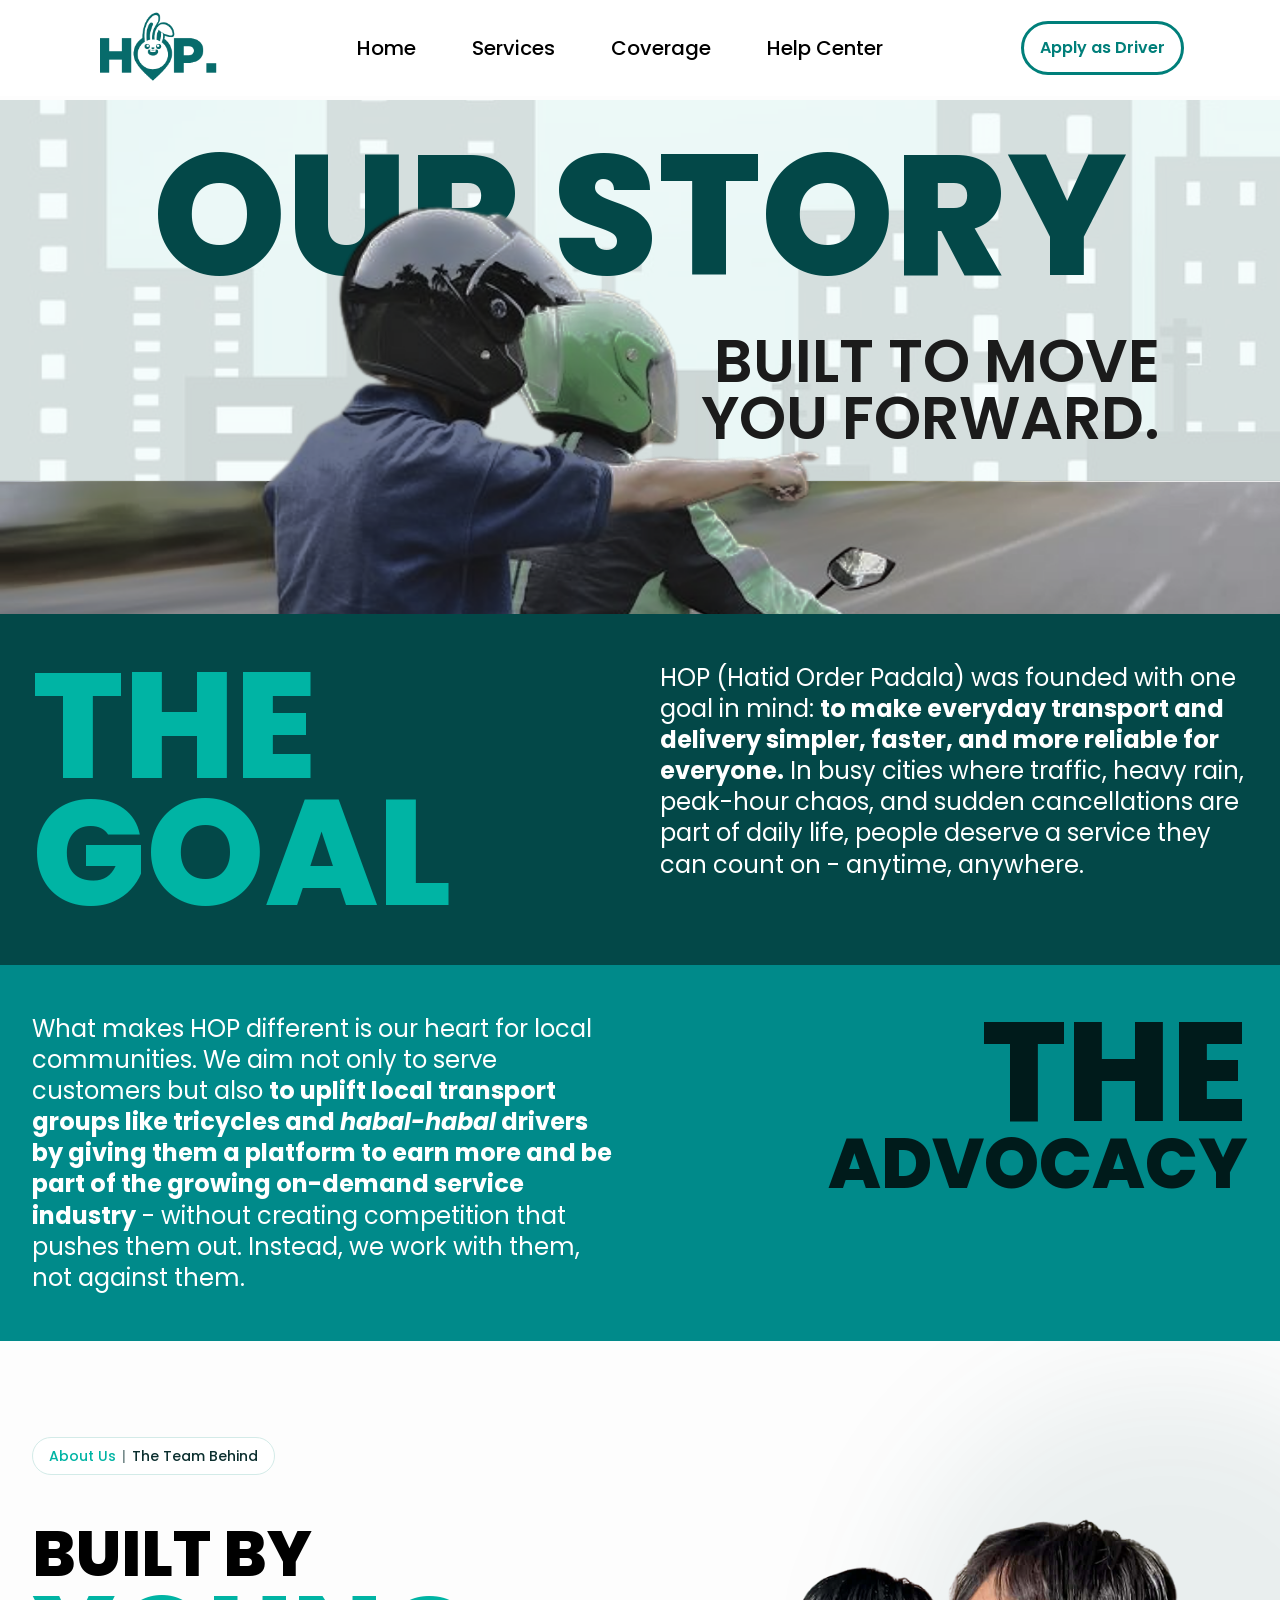
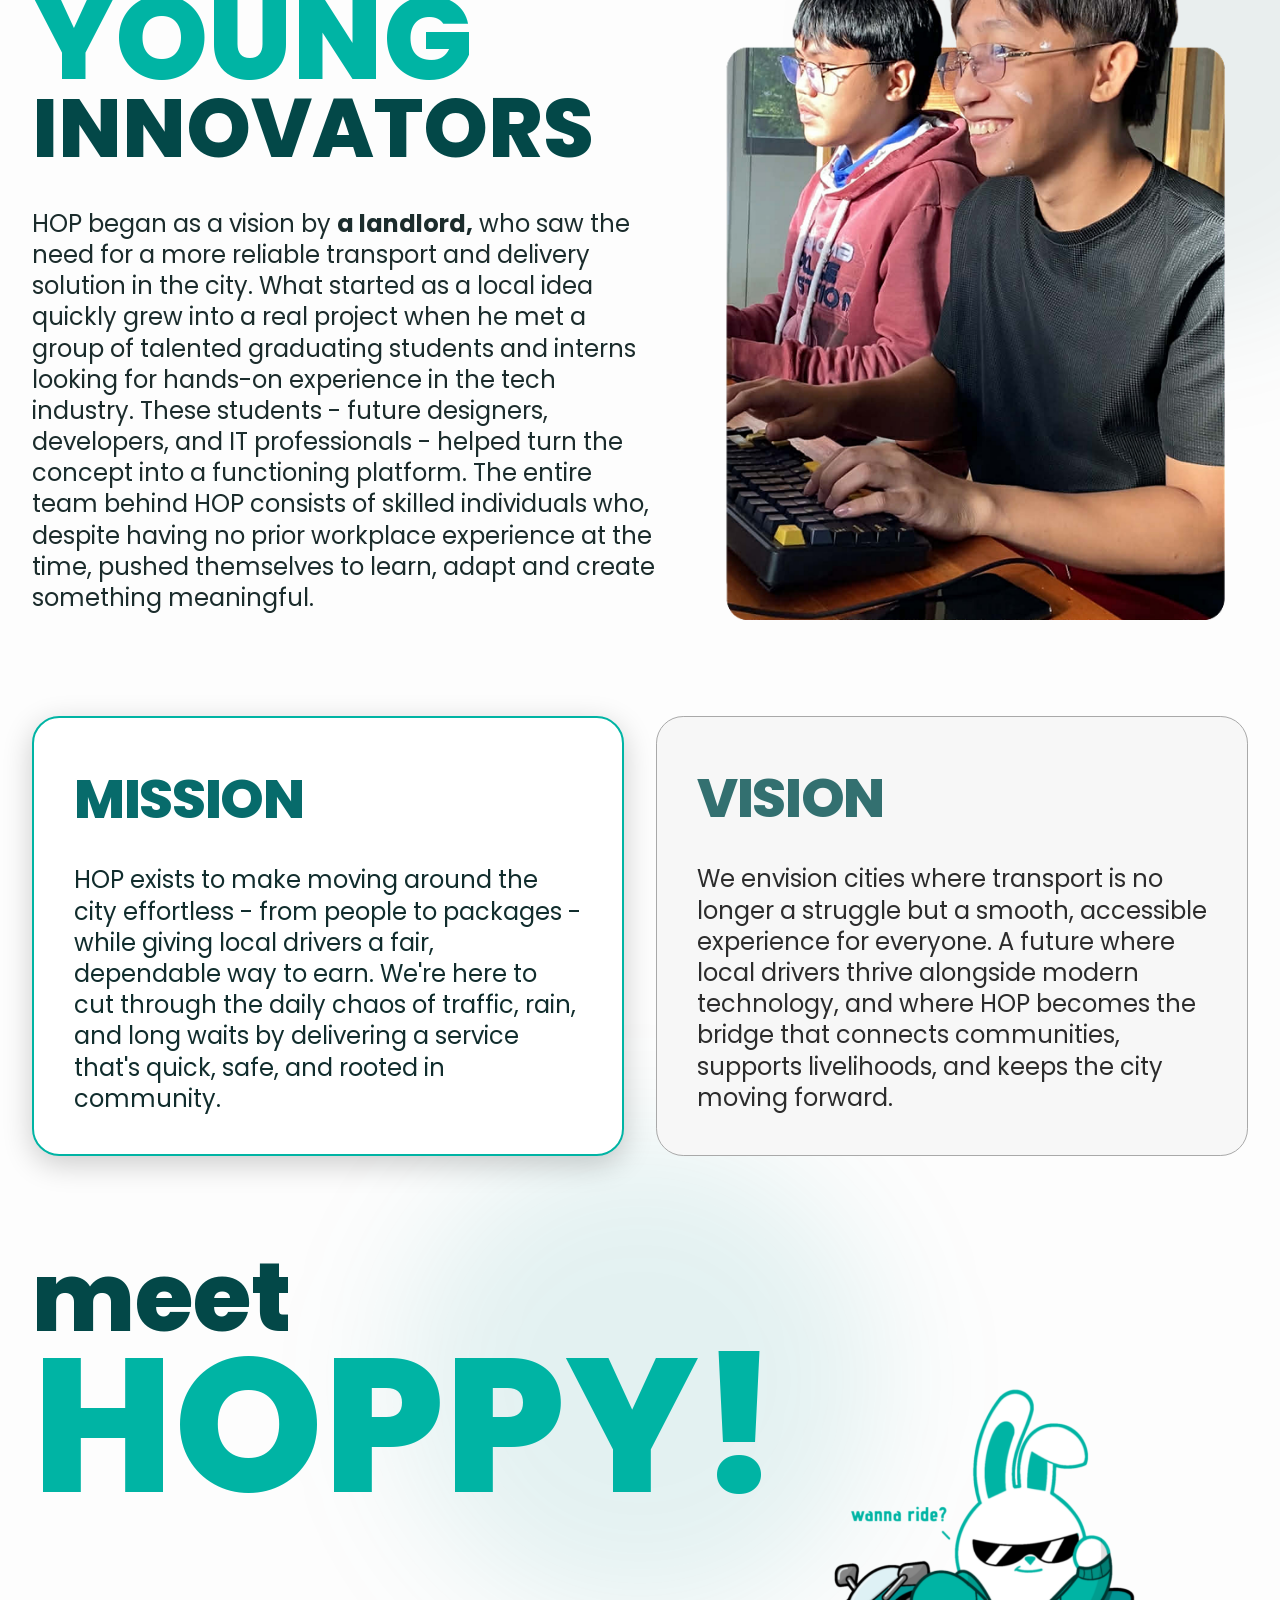
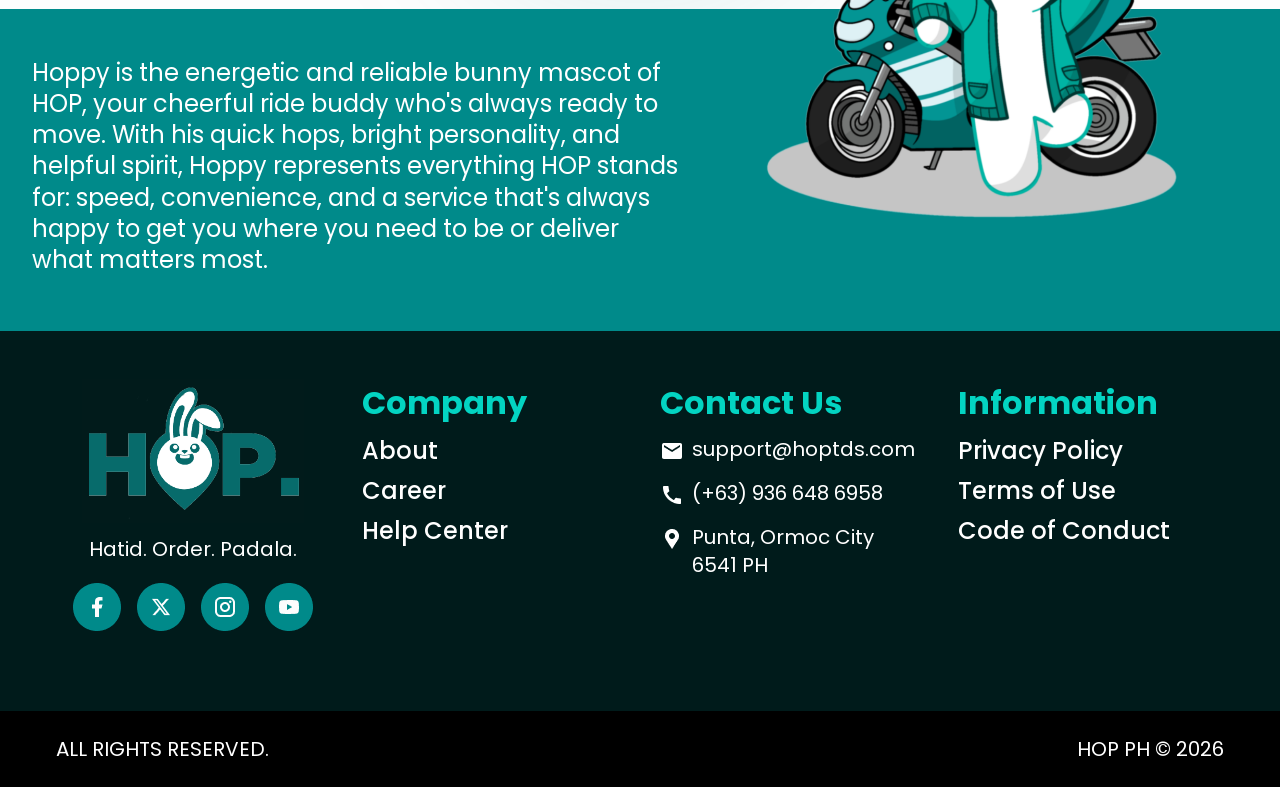
==== commit d7aa8e3d: "feat: Landing page prototype v1.3.7" ====
--- a/about_us.html
+++ b/about_us.html
@@ -10,9 +10,9 @@
     <link rel="shortcut icon" href="assets/favicon.ico" type="image/x-icon" />
     <link rel="stylesheet" href="output.css" />
   </head>
-  <body class="bg-[#fdfdfd] text-black" style="font-family: &quot;Poppins&quot;, sans-serif">
+  <body class="pt-15 sm:pt-20 lg:pt-25 bg-[#fdfdfd] text-black" style="font-family: &quot;Poppins&quot;, sans-serif">
     <div class="relative overflow-hidden">
-      <header class="mx-auto w-full px-2 py-2 sm:px-8 lg:px-24 lg:pb-2">
+      <header class="fixed bg-white top-0 left-0 z-50 mx-auto w-full px-2 py-2 sm:px-8 lg:px-24 lg:pb-2">
         <div class="flex items-center justify-between">
           <a href="index.html"><img src="assets/hop_logo.png" alt="HOP" class="h-12 w-auto lg:h-20" /></a>
 
--- a/output.css
+++ b/output.css
@@ -1,2 +1,2 @@
 /*! tailwindcss v4.2.1 | MIT License | https://tailwindcss.com */
-@layer properties{@supports (((-webkit-hyphens:none)) and (not (margin-trim:inline))) or ((-moz-orient:inline) and (not (color:rgb(from red r g b)))){*,:before,:after,::backdrop{--tw-translate-x:0;--tw-translate-y:0;--tw-translate-z:0;--tw-space-y-reverse:0;--tw-border-style:solid;--tw-gradient-position:initial;--tw-gradient-from:#0000;--tw-gradient-via:#0000;--tw-gradient-to:#0000;--tw-gradient-stops:initial;--tw-gradient-via-stops:initial;--tw-gradient-from-position:0%;--tw-gradient-via-position:50%;--tw-gradient-to-position:100%;--tw-leading:initial;--tw-font-weight:initial;--tw-tracking:initial;--tw-shadow:0 0 #0000;--tw-shadow-color:initial;--tw-shadow-alpha:100%;--tw-inset-shadow:0 0 #0000;--tw-inset-shadow-color:initial;--tw-inset-shadow-alpha:100%;--tw-ring-color:initial;--tw-ring-shadow:0 0 #0000;--tw-inset-ring-color:initial;--tw-inset-ring-shadow:0 0 #0000;--tw-ring-inset:initial;--tw-ring-offset-width:0px;--tw-ring-offset-color:#fff;--tw-ring-offset-shadow:0 0 #0000;--tw-blur:initial;--tw-brightness:initial;--tw-contrast:initial;--tw-grayscale:initial;--tw-hue-rotate:initial;--tw-invert:initial;--tw-opacity:initial;--tw-saturate:initial;--tw-sepia:initial;--tw-drop-shadow:initial;--tw-drop-shadow-color:initial;--tw-drop-shadow-alpha:100%;--tw-drop-shadow-size:initial;--tw-duration:initial;--tw-ease:initial}}}@layer theme{:root,:host{--font-sans:ui-sans-serif, system-ui, sans-serif, "Apple Color Emoji", "Segoe UI Emoji", "Segoe UI Symbol", "Noto Color Emoji";--font-mono:ui-monospace, SFMono-Regular, Menlo, Monaco, Consolas, "Liberation Mono", "Courier New", monospace;--color-gray-400:oklch(70.7% .022 261.325);--color-black:#000;--color-white:#fff;--spacing:.25rem;--container-lg:32rem;--container-2xl:42rem;--container-4xl:56rem;--container-7xl:80rem;--text-xs:.75rem;--text-xs--line-height:calc(1 / .75);--text-sm:.875rem;--text-sm--line-height:calc(1.25 / .875);--text-base:1rem;--text-base--line-height:calc(1.5 / 1);--text-xl:1.25rem;--text-xl--line-height:calc(1.75 / 1.25);--text-2xl:1.5rem;--text-2xl--line-height:calc(2 / 1.5);--text-3xl:1.875rem;--text-3xl--line-height:calc(2.25 / 1.875);--text-4xl:2.25rem;--text-4xl--line-height:calc(2.5 / 2.25);--text-5xl:3rem;--text-5xl--line-height:1;--font-weight-light:300;--font-weight-medium:500;--font-weight-semibold:600;--font-weight-bold:700;--font-weight-extrabold:800;--tracking-tight:-.025em;--leading-tight:1.25;--radius-md:.375rem;--radius-xl:.75rem;--radius-2xl:1rem;--ease-in-out:cubic-bezier(.4, 0, .2, 1);--blur-3xl:64px;--default-transition-duration:.15s;--default-transition-timing-function:cubic-bezier(.4, 0, .2, 1);--default-font-family:var(--font-sans);--default-mono-font-family:var(--font-mono)}}@layer base{*,:after,:before,::backdrop{box-sizing:border-box;border:0 solid;margin:0;padding:0}::file-selector-button{box-sizing:border-box;border:0 solid;margin:0;padding:0}html,:host{-webkit-text-size-adjust:100%;tab-size:4;line-height:1.5;font-family:var(--default-font-family,ui-sans-serif, system-ui, sans-serif, "Apple Color Emoji", "Segoe UI Emoji", "Segoe UI Symbol", "Noto Color Emoji");font-feature-settings:var(--default-font-feature-settings,normal);font-variation-settings:var(--default-font-variation-settings,normal);-webkit-tap-highlight-color:transparent}hr{height:0;color:inherit;border-top-width:1px}abbr:where([title]){-webkit-text-decoration:underline dotted;text-decoration:underline dotted}h1,h2,h3,h4,h5,h6{font-size:inherit;font-weight:inherit}a{color:inherit;-webkit-text-decoration:inherit;-webkit-text-decoration:inherit;-webkit-text-decoration:inherit;text-decoration:inherit}b,strong{font-weight:bolder}code,kbd,samp,pre{font-family:var(--default-mono-font-family,ui-monospace, SFMono-Regular, Menlo, Monaco, Consolas, "Liberation Mono", "Courier New", monospace);font-feature-settings:var(--default-mono-font-feature-settings,normal);font-variation-settings:var(--default-mono-font-variation-settings,normal);font-size:1em}small{font-size:80%}sub,sup{vertical-align:baseline;font-size:75%;line-height:0;position:relative}sub{bottom:-.25em}sup{top:-.5em}table{text-indent:0;border-color:inherit;border-collapse:collapse}:-moz-focusring{outline:auto}progress{vertical-align:baseline}summary{display:list-item}ol,ul,menu{list-style:none}img,svg,video,canvas,audio,iframe,embed,object{vertical-align:middle;display:block}img,video{max-width:100%;height:auto}button,input,select,optgroup,textarea{font:inherit;font-feature-settings:inherit;font-variation-settings:inherit;letter-spacing:inherit;color:inherit;opacity:1;background-color:#0000;border-radius:0}::file-selector-button{font:inherit;font-feature-settings:inherit;font-variation-settings:inherit;letter-spacing:inherit;color:inherit;opacity:1;background-color:#0000;border-radius:0}:where(select:is([multiple],[size])) optgroup{font-weight:bolder}:where(select:is([multiple],[size])) optgroup option{padding-inline-start:20px}::file-selector-button{margin-inline-end:4px}::placeholder{opacity:1}@supports (not ((-webkit-appearance:-apple-pay-button))) or (contain-intrinsic-size:1px){::placeholder{color:currentColor}@supports (color:color-mix(in lab, red, red)){::placeholder{color:color-mix(in oklab, currentcolor 50%, transparent)}}}textarea{resize:vertical}::-webkit-search-decoration{-webkit-appearance:none}::-webkit-date-and-time-value{min-height:1lh;text-align:inherit}::-webkit-datetime-edit{display:inline-flex}::-webkit-datetime-edit-fields-wrapper{padding:0}::-webkit-datetime-edit{padding-block:0}::-webkit-datetime-edit-year-field{padding-block:0}::-webkit-datetime-edit-month-field{padding-block:0}::-webkit-datetime-edit-day-field{padding-block:0}::-webkit-datetime-edit-hour-field{padding-block:0}::-webkit-datetime-edit-minute-field{padding-block:0}::-webkit-datetime-edit-second-field{padding-block:0}::-webkit-datetime-edit-millisecond-field{padding-block:0}::-webkit-datetime-edit-meridiem-field{padding-block:0}::-webkit-calendar-picker-indicator{line-height:1}:-moz-ui-invalid{box-shadow:none}button,input:where([type=button],[type=reset],[type=submit]){appearance:button}::file-selector-button{appearance:button}::-webkit-inner-spin-button{height:auto}::-webkit-outer-spin-button{height:auto}[hidden]:where(:not([hidden=until-found])){display:none!important}}@layer components;@layer utilities{.pointer-events-none{pointer-events:none}.visible{visibility:visible}.absolute{position:absolute}.fixed{position:fixed}.relative{position:relative}.inset-0{inset:calc(var(--spacing) * 0)}.inset-x-0{inset-inline:calc(var(--spacing) * 0)}.start{inset-inline-start:var(--spacing)}.-top-150{top:calc(var(--spacing) * -150)}.-top-170{top:calc(var(--spacing) * -170)}.-top-190{top:calc(var(--spacing) * -190)}.-top-210{top:calc(var(--spacing) * -210)}.top-0{top:calc(var(--spacing) * 0)}.top-1\/2{top:50%}.top-3{top:calc(var(--spacing) * 3)}.top-6{top:calc(var(--spacing) * 6)}.top-75{top:calc(var(--spacing) * 75)}.top-136{top:calc(var(--spacing) * 136)}.top-320{top:calc(var(--spacing) * 320)}.top-660{top:calc(var(--spacing) * 660)}.top-\[10\%\]{top:10%}.top-\[20\%\]{top:20%}.-right-40{right:calc(var(--spacing) * -40)}.right-3{right:calc(var(--spacing) * 3)}.right-6{right:calc(var(--spacing) * 6)}.right-7{right:calc(var(--spacing) * 7)}.right-8{right:calc(var(--spacing) * 8)}.right-\[-62\.5\%\]{right:-62.5%}.right-\[5\%\]{right:5%}.right-\[25\%\]{right:25%}.bottom-0{bottom:calc(var(--spacing) * 0)}.bottom-8{bottom:calc(var(--spacing) * 8)}.-left-40{left:calc(var(--spacing) * -40)}.left-1\/2{left:50%}.left-7{left:calc(var(--spacing) * 7)}.left-8{left:calc(var(--spacing) * 8)}.left-\[-10\%\]{left:-10%}.-z-1{z-index:calc(1 * -1)}.-z-10{z-index:calc(10 * -1)}.z-10{z-index:10}.z-50{z-index:50}.order-1{order:1}.order-2{order:2}.mx-1{margin-inline:calc(var(--spacing) * 1)}.mx-6{margin-inline:calc(var(--spacing) * 6)}.mx-auto{margin-inline:auto}.my-0{margin-block:calc(var(--spacing) * 0)}.ms-2{margin-inline-start:calc(var(--spacing) * 2)}.-mt-16{margin-top:calc(var(--spacing) * -16)}.mt-0{margin-top:calc(var(--spacing) * 0)}.mt-1{margin-top:calc(var(--spacing) * 1)}.mt-2{margin-top:calc(var(--spacing) * 2)}.mt-3{margin-top:calc(var(--spacing) * 3)}.mt-4{margin-top:calc(var(--spacing) * 4)}.mt-5{margin-top:calc(var(--spacing) * 5)}.mt-6{margin-top:calc(var(--spacing) * 6)}.mt-7{margin-top:calc(var(--spacing) * 7)}.mt-8{margin-top:calc(var(--spacing) * 8)}.mt-10{margin-top:calc(var(--spacing) * 10)}.mt-20{margin-top:calc(var(--spacing) * 20)}.mb-0{margin-bottom:calc(var(--spacing) * 0)}.mb-6{margin-bottom:calc(var(--spacing) * 6)}.mb-8{margin-bottom:calc(var(--spacing) * 8)}.ml-3{margin-left:calc(var(--spacing) * 3)}.block{display:block}.flex{display:flex}.grid{display:grid}.hidden{display:none}.inline-block{display:inline-block}.inline-flex{display:inline-flex}.size-5{width:calc(var(--spacing) * 5);height:calc(var(--spacing) * 5)}.size-6{width:calc(var(--spacing) * 6);height:calc(var(--spacing) * 6)}.size-7{width:calc(var(--spacing) * 7);height:calc(var(--spacing) * 7)}.size-10{width:calc(var(--spacing) * 10);height:calc(var(--spacing) * 10)}.size-11{width:calc(var(--spacing) * 11);height:calc(var(--spacing) * 11)}.size-21{width:calc(var(--spacing) * 21);height:calc(var(--spacing) * 21)}.size-21\.25{width:calc(var(--spacing) * 21.25);height:calc(var(--spacing) * 21.25)}.h-0{height:calc(var(--spacing) * 0)}.h-0\.5{height:calc(var(--spacing) * .5)}.h-1\/2{height:50%}.h-2\/100{height:2%}.h-4\/100{height:4%}.h-12{height:calc(var(--spacing) * 12)}.h-20{height:calc(var(--spacing) * 20)}.h-28{height:calc(var(--spacing) * 28)}.h-72{height:calc(var(--spacing) * 72)}.h-79\.25{height:calc(var(--spacing) * 79.25)}.h-81\.25{height:calc(var(--spacing) * 81.25)}.h-92\.5{height:calc(var(--spacing) * 92.5)}.h-120{height:calc(var(--spacing) * 120)}.h-128{height:calc(var(--spacing) * 128)}.h-136{height:calc(var(--spacing) * 136)}.h-240\.75{height:calc(var(--spacing) * 240.75)}.h-\[2vh\]{height:2vh}.h-\[4vh\]{height:4vh}.h-\[44\%\]{height:44%}.h-\[62\%\]{height:62%}.h-\[65\%\]{height:65%}.h-\[68\%\]{height:68%}.h-\[82\%\]{height:82%}.h-\[90vh\]{height:90vh}.h-auto{height:auto}.h-full{height:100%}.min-h-30{min-height:calc(var(--spacing) * 30)}.w-120{width:calc(var(--spacing) * 120)}.w-122\.25{width:calc(var(--spacing) * 122.25)}.w-136{width:calc(var(--spacing) * 136)}.w-\[65\%\]{width:65%}.w-\[82\%\]{width:82%}.w-auto{width:auto}.w-full{width:100%}.w-lg{width:var(--container-lg)}.max-w-2xl{max-width:var(--container-2xl)}.max-w-4xl{max-width:var(--container-4xl)}.max-w-7xl{max-width:var(--container-7xl)}.max-w-40{max-width:calc(var(--spacing) * 40)}.max-w-92{max-width:calc(var(--spacing) * 92)}.max-w-130{max-width:calc(var(--spacing) * 130)}.max-w-160{max-width:calc(var(--spacing) * 160)}.max-w-165{max-width:calc(var(--spacing) * 165)}.max-w-177\.5{max-width:calc(var(--spacing) * 177.5)}.max-w-245{max-width:calc(var(--spacing) * 245)}.max-w-317\.5{max-width:calc(var(--spacing) * 317.5)}.max-w-347\.5{max-width:calc(var(--spacing) * 347.5)}.max-w-360{max-width:calc(var(--spacing) * 360)}.max-w-lg{max-width:var(--container-lg)}.flex-1{flex:1}.shrink-0{flex-shrink:0}.-translate-x-1\/2{--tw-translate-x:calc(calc(1 / 2 * 100%) * -1);translate:var(--tw-translate-x) var(--tw-translate-y)}.-translate-y-1\/2{--tw-translate-y:calc(calc(1 / 2 * 100%) * -1);translate:var(--tw-translate-x) var(--tw-translate-y)}.rotate-11{rotate:11deg}.rotate-90{rotate:90deg}.cursor-pointer{cursor:pointer}.resize-none{resize:none}.list-inside{list-style-position:inside}.list-decimal{list-style-type:decimal}.list-disc{list-style-type:disc}.appearance-none{appearance:none}.grid-cols-1{grid-template-columns:repeat(1,minmax(0,1fr))}.flex-col{flex-direction:column}.flex-wrap{flex-wrap:wrap}.items-center{align-items:center}.items-end{align-items:flex-end}.items-start{align-items:flex-start}.justify-between{justify-content:space-between}.justify-center{justify-content:center}.gap-0{gap:calc(var(--spacing) * 0)}.gap-2{gap:calc(var(--spacing) * 2)}.gap-3{gap:calc(var(--spacing) * 3)}.gap-4{gap:calc(var(--spacing) * 4)}.gap-5{gap:calc(var(--spacing) * 5)}.gap-6{gap:calc(var(--spacing) * 6)}.gap-8{gap:calc(var(--spacing) * 8)}.gap-10{gap:calc(var(--spacing) * 10)}.gap-14{gap:calc(var(--spacing) * 14)}:where(.space-y-1>:not(:last-child)){--tw-space-y-reverse:0;margin-block-start:calc(calc(var(--spacing) * 1) * var(--tw-space-y-reverse));margin-block-end:calc(calc(var(--spacing) * 1) * calc(1 - var(--tw-space-y-reverse)))}:where(.space-y-2>:not(:last-child)){--tw-space-y-reverse:0;margin-block-start:calc(calc(var(--spacing) * 2) * var(--tw-space-y-reverse));margin-block-end:calc(calc(var(--spacing) * 2) * calc(1 - var(--tw-space-y-reverse)))}:where(.space-y-4>:not(:last-child)){--tw-space-y-reverse:0;margin-block-start:calc(calc(var(--spacing) * 4) * var(--tw-space-y-reverse));margin-block-end:calc(calc(var(--spacing) * 4) * calc(1 - var(--tw-space-y-reverse)))}:where(.space-y-8>:not(:last-child)){--tw-space-y-reverse:0;margin-block-start:calc(calc(var(--spacing) * 8) * var(--tw-space-y-reverse));margin-block-end:calc(calc(var(--spacing) * 8) * calc(1 - var(--tw-space-y-reverse)))}.self-center{align-self:center}.overflow-hidden{overflow:hidden}.scroll-smooth{scroll-behavior:smooth}.rounded-2xl{border-radius:var(--radius-2xl)}.rounded-\[1\.7rem\]{border-radius:1.7rem}.rounded-\[7px\]{border-radius:7px}.rounded-\[17px\]{border-radius:17px}.rounded-\[18px\]{border-radius:18px}.rounded-\[19px\]{border-radius:19px}.rounded-\[20px\]{border-radius:20px}.rounded-\[27px\]{border-radius:27px}.rounded-\[44px\]{border-radius:44px}.rounded-\[66px\]{border-radius:66px}.rounded-full{border-radius:3.40282e38px}.rounded-md{border-radius:var(--radius-md)}.rounded-xl{border-radius:var(--radius-xl)}.rounded-t-\[20px\]{border-top-left-radius:20px;border-top-right-radius:20px}.rounded-b-\[30px\]{border-bottom-right-radius:30px;border-bottom-left-radius:30px}.border{border-style:var(--tw-border-style);border-width:1px}.border-0{border-style:var(--tw-border-style);border-width:0}.border-2{border-style:var(--tw-border-style);border-width:2px}.border-\[3px\]{border-style:var(--tw-border-style);border-width:3px}.border-t{border-top-style:var(--tw-border-style);border-top-width:1px}.border-none{--tw-border-style:none;border-style:none}.border-\[\#00b4a4\]{border-color:#00b4a4}.border-\[\#001b1b\]{border-color:#001b1b}.border-\[\#007f7a\]{border-color:#007f7a}.border-\[\#008a8a\]{border-color:#008a8a}.border-\[\#076B6B\],.border-\[\#076b6b\]{border-color:#076b6b}.border-\[\#a1a1a1\]{border-color:#a1a1a1}.border-\[\#a9a9a9\]{border-color:#a9a9a9}.border-\[\#bbb\]{border-color:#bbb}.border-\[\#bebebe\]{border-color:#bebebe}.border-\[\#d0d0d0\]{border-color:#d0d0d0}.border-\[\#d3ebe8\]{border-color:#d3ebe8}.border-\[\#dce8e8\]{border-color:#dce8e8}.border-\[\#f1f2f9\]{border-color:#f1f2f9}.bg-\[\#00b4a4\]{background-color:#00b4a4}.bg-\[\#00b4a4\]\/8{background-color:oklab(69.1663% -.122408 -.00803161/.08)}.bg-\[\#001b1b\]{background-color:#001b1b}.bg-\[\#008a8a\]{background-color:#008a8a}.bg-\[\#008a8a\]\/10{background-color:oklab(57.3506% -.0946622 -.024956/.1)}.bg-\[\#076B6B\],.bg-\[\#076b6b\]{background-color:#076b6b}.bg-\[\#034848\]{background-color:#034848}.bg-\[\#034848\]\/8{background-color:oklab(36.427% -.0589014 -.0155739/.08)}.bg-\[\#d5efee\]{background-color:#d5efee}.bg-\[\#eee\]{background-color:#eee}.bg-\[\#f3f3f3\]{background-color:#f3f3f3}.bg-\[\#f6f6f6\]{background-color:#f6f6f6}.bg-\[\#f7f7f7\]{background-color:#f7f7f7}.bg-\[\#fdfdfd\]{background-color:#fdfdfd}.bg-\[rgba\(6\,148\,148\,0\.2\)\]{background-color:#06949433}.bg-\[rgba\(33\,33\,33\,0\.97\)\]{background-color:#212121f7}.bg-black{background-color:var(--color-black)}.bg-black\/25{background-color:#00000040}@supports (color:color-mix(in lab, red, red)){.bg-black\/25{background-color:color-mix(in oklab, var(--color-black) 25%, transparent)}}.bg-transparent{background-color:#0000}.bg-white{background-color:var(--color-white)}.bg-gradient-to-r{--tw-gradient-position:to right in oklab;background-image:linear-gradient(var(--tw-gradient-stops))}.bg-\[linear-gradient\(122\.5deg\,\#0b1d1d_0\.68\%\,\#00b4a4_116\.19\%\)\]{background-image:linear-gradient(122.5deg,#0b1d1d .68%,#00b4a4 116.19%)}.bg-\[url\(\'\.\.\/assets\/background_city\.jpeg\'\)\]{background-image:url(../assets/background_city.jpeg)}.bg-\[url\(\'assets\/background_city\.jpeg\'\)\]{background-image:url(assets/background_city.jpeg)}.from-\[\#00b4a4\]{--tw-gradient-from:#00b4a4;--tw-gradient-stops:var(--tw-gradient-via-stops,var(--tw-gradient-position), var(--tw-gradient-from) var(--tw-gradient-from-position), var(--tw-gradient-to) var(--tw-gradient-to-position))}.to-\[\#076b6b\]{--tw-gradient-to:#076b6b;--tw-gradient-stops:var(--tw-gradient-via-stops,var(--tw-gradient-position), var(--tw-gradient-from) var(--tw-gradient-from-position), var(--tw-gradient-to) var(--tw-gradient-to-position))}.bg-cover{background-size:cover}.bg-center{background-position:50%}.bg-position-\[0\%_30\%\]{background-position:0 30%}.object-contain{object-fit:contain}.object-cover{object-fit:cover}.object-top{object-position:top}.p-4{padding:calc(var(--spacing) * 4)}.p-5{padding:calc(var(--spacing) * 5)}.p-6{padding:calc(var(--spacing) * 6)}.p-8{padding:calc(var(--spacing) * 8)}.p-12{padding:calc(var(--spacing) * 12)}.px-0{padding-inline:calc(var(--spacing) * 0)}.px-1\.5{padding-inline:calc(var(--spacing) * 1.5)}.px-2{padding-inline:calc(var(--spacing) * 2)}.px-3{padding-inline:calc(var(--spacing) * 3)}.px-4{padding-inline:calc(var(--spacing) * 4)}.px-5{padding-inline:calc(var(--spacing) * 5)}.px-6{padding-inline:calc(var(--spacing) * 6)}.px-7{padding-inline:calc(var(--spacing) * 7)}.px-8{padding-inline:calc(var(--spacing) * 8)}.px-9{padding-inline:calc(var(--spacing) * 9)}.px-11{padding-inline:calc(var(--spacing) * 11)}.px-15{padding-inline:calc(var(--spacing) * 15)}.py-2{padding-block:calc(var(--spacing) * 2)}.py-3{padding-block:calc(var(--spacing) * 3)}.py-4{padding-block:calc(var(--spacing) * 4)}.py-5{padding-block:calc(var(--spacing) * 5)}.py-6{padding-block:calc(var(--spacing) * 6)}.py-7{padding-block:calc(var(--spacing) * 7)}.py-8{padding-block:calc(var(--spacing) * 8)}.py-10{padding-block:calc(var(--spacing) * 10)}.py-14{padding-block:calc(var(--spacing) * 14)}.pt-0{padding-top:calc(var(--spacing) * 0)}.pt-4{padding-top:calc(var(--spacing) * 4)}.pt-5{padding-top:calc(var(--spacing) * 5)}.pt-6{padding-top:calc(var(--spacing) * 6)}.pt-8{padding-top:calc(var(--spacing) * 8)}.pt-10{padding-top:calc(var(--spacing) * 10)}.pr-14{padding-right:calc(var(--spacing) * 14)}.pb-2{padding-bottom:calc(var(--spacing) * 2)}.pb-3{padding-bottom:calc(var(--spacing) * 3)}.pb-4{padding-bottom:calc(var(--spacing) * 4)}.pb-5{padding-bottom:calc(var(--spacing) * 5)}.pb-6{padding-bottom:calc(var(--spacing) * 6)}.pb-10{padding-bottom:calc(var(--spacing) * 10)}.pb-12{padding-bottom:calc(var(--spacing) * 12)}.pb-14{padding-bottom:calc(var(--spacing) * 14)}.pb-16{padding-bottom:calc(var(--spacing) * 16)}.pb-20{padding-bottom:calc(var(--spacing) * 20)}.pl-5{padding-left:calc(var(--spacing) * 5)}.pl-6{padding-left:calc(var(--spacing) * 6)}.text-center{text-align:center}.text-left{text-align:left}.text-right{text-align:right}.text-start{text-align:start}.font-\[\'Roboto\'\,sans-serif\]{font-family:Roboto,sans-serif}.text-2xl{font-size:var(--text-2xl);line-height:var(--tw-leading,var(--text-2xl--line-height))}.text-3xl{font-size:var(--text-3xl);line-height:var(--tw-leading,var(--text-3xl--line-height))}.text-4xl{font-size:var(--text-4xl);line-height:var(--tw-leading,var(--text-4xl--line-height))}.text-base{font-size:var(--text-base);line-height:var(--tw-leading,var(--text-base--line-height))}.text-sm{font-size:var(--text-sm);line-height:var(--tw-leading,var(--text-sm--line-height))}.text-xl{font-size:var(--text-xl);line-height:var(--tw-leading,var(--text-xl--line-height))}.text-xs{font-size:var(--text-xs);line-height:var(--tw-leading,var(--text-xs--line-height))}.text-\[11px\]{font-size:11px}.text-\[13px\]{font-size:13px}.text-\[15px\]{font-size:15px}.text-\[16px\]{font-size:16px}.text-\[18px\]{font-size:18px}.text-\[20px\]{font-size:20px}.text-\[28px\]{font-size:28px}.text-\[32px\]{font-size:32px}.text-\[34px\]{font-size:34px}.text-\[36px\]{font-size:36px}.text-\[40px\]{font-size:40px}.text-\[50px\]{font-size:50px}.text-\[52px\]{font-size:52px}.text-\[56px\]{font-size:56px}.text-\[58px\]{font-size:58px}.text-\[70px\]{font-size:70px}.text-\[84px\]{font-size:84px}.text-\[96px\]{font-size:96px}.leading-6{--tw-leading:calc(var(--spacing) * 6);line-height:calc(var(--spacing) * 6)}.leading-7{--tw-leading:calc(var(--spacing) * 7);line-height:calc(var(--spacing) * 7)}.leading-\[0\.8\]{--tw-leading:.8;line-height:.8}.leading-\[0\.9\]{--tw-leading:.9;line-height:.9}.leading-\[0\.85\]{--tw-leading:.85;line-height:.85}.leading-\[0\.88\]{--tw-leading:.88;line-height:.88}.leading-\[0\.95\]{--tw-leading:.95;line-height:.95}.leading-\[1\.1\]{--tw-leading:1.1;line-height:1.1}.leading-\[1\.4\]{--tw-leading:1.4;line-height:1.4}.leading-\[1\.14\]{--tw-leading:1.14;line-height:1.14}.leading-\[1\.35\]{--tw-leading:1.35;line-height:1.35}.leading-\[1\.46\]{--tw-leading:1.46;line-height:1.46}.leading-\[1\.62\]{--tw-leading:1.62;line-height:1.62}.leading-none{--tw-leading:1;line-height:1}.leading-tight{--tw-leading:var(--leading-tight);line-height:var(--leading-tight)}.font-bold{--tw-font-weight:var(--font-weight-bold);font-weight:var(--font-weight-bold)}.font-extrabold{--tw-font-weight:var(--font-weight-extrabold);font-weight:var(--font-weight-extrabold)}.font-light{--tw-font-weight:var(--font-weight-light);font-weight:var(--font-weight-light)}.font-medium{--tw-font-weight:var(--font-weight-medium);font-weight:var(--font-weight-medium)}.font-semibold{--tw-font-weight:var(--font-weight-semibold);font-weight:var(--font-weight-semibold)}.tracking-tight{--tw-tracking:var(--tracking-tight);letter-spacing:var(--tracking-tight)}.text-\[\#0b2f2f\]{color:#0b2f2f}.text-\[\#00b4a4\]{color:#00b4a4}.text-\[\#001b1b\]{color:#001b1b}.text-\[\#1b1b1b\]{color:#1b1b1b}.text-\[\#1b2c2c\]{color:#1b2c2c}.text-\[\#2c2c2c\]{color:#2c2c2c}.text-\[\#03d4c2\]{color:#03d4c2}.text-\[\#4f4f4f\]{color:#4f4f4f}.text-\[\#007f7a\]{color:#007f7a}.text-\[\#008a8a\]{color:#008a8a}.text-\[\#076b6b\]{color:#076b6b}.text-\[\#112d2d\]{color:#112d2d}.text-\[\#170f49\]{color:#170f49}.text-\[\#444\]{color:#444}.text-\[\#768b8b\]{color:#768b8b}.text-\[\#034848\]{color:#034848}.text-\[\#337070\]{color:#337070}.text-\[\#494949\]{color:#494949}.text-\[\#565656\]{color:#565656}.text-\[\#acacac\]{color:#acacac}.text-\[\#f5f5f5\]{color:#f5f5f5}.text-black{color:var(--color-black)}.text-black\/80{color:#000c}@supports (color:color-mix(in lab, red, red)){.text-black\/80{color:color-mix(in oklab, var(--color-black) 80%, transparent)}}.text-black\/85{color:#000000d9}@supports (color:color-mix(in lab, red, red)){.text-black\/85{color:color-mix(in oklab, var(--color-black) 85%, transparent)}}.text-gray-400{color:var(--color-gray-400)}.text-white{color:var(--color-white)}.uppercase{text-transform:uppercase}.opacity-0{opacity:0}.opacity-10{opacity:.1}.opacity-12{opacity:.12}.opacity-20{opacity:.2}.opacity-60{opacity:.6}.shadow-\[0_1px_4px_0_rgba\(25\,33\,61\,0\.06\)\]{--tw-shadow:0 1px 4px 0 var(--tw-shadow-color,#19213d0f);box-shadow:var(--tw-inset-shadow), var(--tw-inset-ring-shadow), var(--tw-ring-offset-shadow), var(--tw-ring-shadow), var(--tw-shadow)}.shadow-\[0_1px_4px_0_rgba\(25\,33\,61\,0\.34\)\]{--tw-shadow:0 1px 4px 0 var(--tw-shadow-color,#19213d57);box-shadow:var(--tw-inset-shadow), var(--tw-inset-ring-shadow), var(--tw-ring-offset-shadow), var(--tw-ring-shadow), var(--tw-shadow)}.shadow-\[0_2px_22\.5px_-6px_rgba\(0\,0\,0\,0\.25\)\]{--tw-shadow:0 2px 22.5px -6px var(--tw-shadow-color,#00000040);box-shadow:var(--tw-inset-shadow), var(--tw-inset-ring-shadow), var(--tw-ring-offset-shadow), var(--tw-ring-shadow), var(--tw-shadow)}.shadow-\[0_4px_12\.2px_3px_rgba\(0\,0\,0\,0\.25\)\]{--tw-shadow:0 4px 12.2px 3px var(--tw-shadow-color,#00000040);box-shadow:var(--tw-inset-shadow), var(--tw-inset-ring-shadow), var(--tw-ring-offset-shadow), var(--tw-ring-shadow), var(--tw-shadow)}.shadow-\[0_4px_14px_0_\#e5e5e5\]{--tw-shadow:0 4px 14px 0 var(--tw-shadow-color,#e5e5e5);box-shadow:var(--tw-inset-shadow), var(--tw-inset-ring-shadow), var(--tw-ring-offset-shadow), var(--tw-ring-shadow), var(--tw-shadow)}.shadow-\[0_4px_29\.4px_-2px_rgba\(0\,0\,0\,0\.25\)\]{--tw-shadow:0 4px 29.4px -2px var(--tw-shadow-color,#00000040);box-shadow:var(--tw-inset-shadow), var(--tw-inset-ring-shadow), var(--tw-ring-offset-shadow), var(--tw-ring-shadow), var(--tw-shadow)}.shadow-\[0_4px_29\.4px_2px_rgba\(0\,0\,0\,0\.25\)\]{--tw-shadow:0 4px 29.4px 2px var(--tw-shadow-color,#00000040);box-shadow:var(--tw-inset-shadow), var(--tw-inset-ring-shadow), var(--tw-ring-offset-shadow), var(--tw-ring-shadow), var(--tw-shadow)}.shadow-\[0_8px_30px_rgba\(0\,0\,0\,0\.2\)\]{--tw-shadow:0 8px 30px var(--tw-shadow-color,#0003);box-shadow:var(--tw-inset-shadow), var(--tw-inset-ring-shadow), var(--tw-ring-offset-shadow), var(--tw-ring-shadow), var(--tw-shadow)}.ring{--tw-ring-shadow:var(--tw-ring-inset,) 0 0 0 calc(1px + var(--tw-ring-offset-width)) var(--tw-ring-color,currentcolor);box-shadow:var(--tw-inset-shadow), var(--tw-inset-ring-shadow), var(--tw-ring-offset-shadow), var(--tw-ring-shadow), var(--tw-shadow)}.blur-3xl{--tw-blur:blur(var(--blur-3xl));filter:var(--tw-blur,) var(--tw-brightness,) var(--tw-contrast,) var(--tw-grayscale,) var(--tw-hue-rotate,) var(--tw-invert,) var(--tw-saturate,) var(--tw-sepia,) var(--tw-drop-shadow,)}.drop-shadow-\[5px_13px_9\.6px_rgba\(0\,0\,0\,0\.25\)\]{--tw-drop-shadow-size:drop-shadow(5px 13px 9.6px var(--tw-drop-shadow-color,#00000040));--tw-drop-shadow:var(--tw-drop-shadow-size);filter:var(--tw-blur,) var(--tw-brightness,) var(--tw-contrast,) var(--tw-grayscale,) var(--tw-hue-rotate,) var(--tw-invert,) var(--tw-saturate,) var(--tw-sepia,) var(--tw-drop-shadow,)}.drop-shadow-\[10px_10px_7\.6px_rgba\(0\,0\,0\,0\.25\)\]{--tw-drop-shadow-size:drop-shadow(10px 10px 7.6px var(--tw-drop-shadow-color,#00000040));--tw-drop-shadow:var(--tw-drop-shadow-size);filter:var(--tw-blur,) var(--tw-brightness,) var(--tw-contrast,) var(--tw-grayscale,) var(--tw-hue-rotate,) var(--tw-invert,) var(--tw-saturate,) var(--tw-sepia,) var(--tw-drop-shadow,)}.transition{transition-property:color,background-color,border-color,outline-color,text-decoration-color,fill,stroke,--tw-gradient-from,--tw-gradient-via,--tw-gradient-to,opacity,box-shadow,transform,translate,scale,rotate,filter,-webkit-backdrop-filter,backdrop-filter,display,content-visibility,overlay,pointer-events;transition-timing-function:var(--tw-ease,var(--default-transition-timing-function));transition-duration:var(--tw-duration,var(--default-transition-duration))}.transition-\[height\,opacity\]{transition-property:height,opacity;transition-timing-function:var(--tw-ease,var(--default-transition-timing-function));transition-duration:var(--tw-duration,var(--default-transition-duration))}.transition-all{transition-property:all;transition-timing-function:var(--tw-ease,var(--default-transition-timing-function));transition-duration:var(--tw-duration,var(--default-transition-duration))}.transition-transform{transition-property:transform,translate,scale,rotate;transition-timing-function:var(--tw-ease,var(--default-transition-timing-function));transition-duration:var(--tw-duration,var(--default-transition-duration))}.duration-200{--tw-duration:.2s;transition-duration:.2s}.duration-300{--tw-duration:.3s;transition-duration:.3s}.ease-in-out{--tw-ease:var(--ease-in-out);transition-timing-function:var(--ease-in-out)}.outline-none{--tw-outline-style:none;outline-style:none}.peer-not-placeholder-shown\:top-2:is(:where(.peer):not(:placeholder-shown)~*){top:calc(var(--spacing) * 2)}.peer-not-placeholder-shown\:my-1:is(:where(.peer):not(:placeholder-shown)~*){margin-block:calc(var(--spacing) * 1)}.peer-not-placeholder-shown\:my-2:is(:where(.peer):not(:placeholder-shown)~*){margin-block:calc(var(--spacing) * 2)}.peer-not-placeholder-shown\:text-\[11px\]:is(:where(.peer):not(:placeholder-shown)~*){font-size:11px}.peer-not-placeholder-shown\:text-\[\#14b8a6\]:is(:where(.peer):not(:placeholder-shown)~*){color:#14b8a6}.peer-focus\:top-2:is(:where(.peer):focus~*){top:calc(var(--spacing) * 2)}.peer-focus\:my-1:is(:where(.peer):focus~*){margin-block:calc(var(--spacing) * 1)}.peer-focus\:my-2:is(:where(.peer):focus~*){margin-block:calc(var(--spacing) * 2)}.peer-focus\:text-\[11px\]:is(:where(.peer):focus~*){font-size:11px}.peer-focus\:text-\[\#14b8a6\]:is(:where(.peer):focus~*){color:#14b8a6}.focus-within\:ring-2:focus-within{--tw-ring-shadow:var(--tw-ring-inset,) 0 0 0 calc(2px + var(--tw-ring-offset-width)) var(--tw-ring-color,currentcolor);box-shadow:var(--tw-inset-shadow), var(--tw-inset-ring-shadow), var(--tw-ring-offset-shadow), var(--tw-ring-shadow), var(--tw-shadow)}.focus-within\:ring-\[\#14b8a6\]:focus-within{--tw-ring-color:#14b8a6}@media (hover:hover){.hover\:text-\[\#00b4a4\]:hover{color:#00b4a4}.hover\:opacity-90:hover{opacity:.9}}@media (min-width:40rem){.sm\:left-0{left:calc(var(--spacing) * 0)}.sm\:col-span-2{grid-column:span 2/span 2}.sm\:-mt-0{margin-top:calc(var(--spacing) * 0)}.sm\:mt-20{margin-top:calc(var(--spacing) * 20)}.sm\:h-10\/100{height:10%}.sm\:h-\[17vh\]{height:17vh}.sm\:grid-cols-2{grid-template-columns:repeat(2,minmax(0,1fr))}.sm\:gap-5{gap:calc(var(--spacing) * 5)}.sm\:p-8{padding:calc(var(--spacing) * 8)}.sm\:px-5{padding-inline:calc(var(--spacing) * 5)}.sm\:px-6{padding-inline:calc(var(--spacing) * 6)}.sm\:px-7{padding-inline:calc(var(--spacing) * 7)}.sm\:px-8{padding-inline:calc(var(--spacing) * 8)}.sm\:px-12{padding-inline:calc(var(--spacing) * 12)}.sm\:text-3xl{font-size:var(--text-3xl);line-height:var(--tw-leading,var(--text-3xl--line-height))}.sm\:text-5xl{font-size:var(--text-5xl);line-height:var(--tw-leading,var(--text-5xl--line-height))}.sm\:text-base{font-size:var(--text-base);line-height:var(--tw-leading,var(--text-base--line-height))}.sm\:text-\[15px\]{font-size:15px}.sm\:text-\[18px\]{font-size:18px}.sm\:text-\[47px\]{font-size:47px}.sm\:leading-7\.75{--tw-leading:calc(var(--spacing) * 7.75);line-height:calc(var(--spacing) * 7.75)}.sm\:leading-8{--tw-leading:calc(var(--spacing) * 8);line-height:calc(var(--spacing) * 8)}}@media (min-width:48rem){.md\:absolute{position:absolute}.md\:inset-auto{inset:auto}.md\:top-10{top:calc(var(--spacing) * 10)}.md\:top-80{top:calc(var(--spacing) * 80)}.md\:right-8{right:calc(var(--spacing) * 8)}.md\:order-1{order:1}.md\:order-2{order:2}.md\:-mt-0{margin-top:calc(var(--spacing) * 0)}.md\:-mt-35{margin-top:calc(var(--spacing) * -35)}.md\:mt-0{margin-top:calc(var(--spacing) * 0)}.md\:mt-4{margin-top:calc(var(--spacing) * 4)}.md\:mt-6{margin-top:calc(var(--spacing) * 6)}.md\:mt-10{margin-top:calc(var(--spacing) * 10)}.md\:mt-20{margin-top:calc(var(--spacing) * 20)}.md\:-mb-10{margin-bottom:calc(var(--spacing) * -10)}.md\:mb-10{margin-bottom:calc(var(--spacing) * 10)}.md\:block{display:block}.md\:hidden{display:none}.md\:h-5\/100{height:5%}.md\:h-9\/10{height:90%}.md\:h-160{height:calc(var(--spacing) * 160)}.md\:h-162\.5{height:calc(var(--spacing) * 162.5)}.md\:w-155{width:calc(var(--spacing) * 155)}.md\:max-w-88{max-width:calc(var(--spacing) * 88)}.md\:max-w-136{max-width:calc(var(--spacing) * 136)}.md\:grid-cols-2{grid-template-columns:repeat(2,minmax(0,1fr))}.md\:grid-cols-\[1\.1fr_0\.9fr\]{grid-template-columns:1.1fr .9fr}.md\:grid-cols-\[1\.08fr_0\.92fr\]{grid-template-columns:1.08fr .92fr}.md\:justify-start{justify-content:flex-start}.md\:gap-8{gap:calc(var(--spacing) * 8)}.md\:gap-10{gap:calc(var(--spacing) * 10)}.md\:gap-12{gap:calc(var(--spacing) * 12)}.md\:p-0{padding:calc(var(--spacing) * 0)}.md\:p-10{padding:calc(var(--spacing) * 10)}.md\:px-8{padding-inline:calc(var(--spacing) * 8)}.md\:py-12{padding-block:calc(var(--spacing) * 12)}.md\:py-14{padding-block:calc(var(--spacing) * 14)}.md\:py-24{padding-block:calc(var(--spacing) * 24)}.md\:pt-10{padding-top:calc(var(--spacing) * 10)}.md\:pb-24{padding-bottom:calc(var(--spacing) * 24)}.md\:text-left{text-align:left}.md\:text-right{text-align:right}.md\:text-sm{font-size:var(--text-sm);line-height:var(--tw-leading,var(--text-sm--line-height))}.md\:text-\[18px\]{font-size:18px}.md\:text-\[20px\]{font-size:20px}.md\:text-\[24px\]{font-size:24px}.md\:text-\[42px\]{font-size:42px}.md\:text-\[48px\]{font-size:48px}.md\:text-\[55px\]{font-size:55px}.md\:text-\[56px\]{font-size:56px}.md\:text-\[59px\]{font-size:59px}.md\:text-\[80px\]{font-size:80px}.md\:text-\[96px\]{font-size:96px}.md\:text-\[100px\]{font-size:100px}.md\:text-\[105px\]{font-size:105px}.md\:text-\[120px\]{font-size:120px}.md\:text-\[190px\]{font-size:190px}.md\:leading-\[0\.9\]{--tw-leading:.9;line-height:.9}.md\:leading-\[0\.85\]{--tw-leading:.85;line-height:.85}.md\:leading-\[0\.95\]{--tw-leading:.95;line-height:.95}.md\:leading-\[1\.3\]{--tw-leading:1.3;line-height:1.3}}@media (min-width:64rem){.lg\:absolute{position:absolute}.lg\:top-8{top:calc(var(--spacing) * 8)}.lg\:top-24{top:calc(var(--spacing) * 24)}.lg\:top-30{top:calc(var(--spacing) * 30)}.lg\:top-40{top:calc(var(--spacing) * 40)}.lg\:top-56{top:calc(var(--spacing) * 56)}.lg\:top-64{top:calc(var(--spacing) * 64)}.lg\:top-108\.75{top:calc(var(--spacing) * 108.75)}.lg\:right-6{right:calc(var(--spacing) * 6)}.lg\:right-30{right:calc(var(--spacing) * 30)}.lg\:right-65{right:calc(var(--spacing) * 65)}.lg\:bottom-0{bottom:calc(var(--spacing) * 0)}.lg\:-left-90{left:calc(var(--spacing) * -90)}.lg\:left-24{left:calc(var(--spacing) * 24)}.lg\:col-span-1{grid-column:span 1/span 1}.lg\:col-start-1{grid-column-start:1}.lg\:col-start-2{grid-column-start:2}.lg\:col-start-3{grid-column-start:3}.lg\:row-span-2{grid-row:span 2/span 2}.lg\:row-start-1{grid-row-start:1}.lg\:row-start-2{grid-row-start:2}.lg\:mx-0{margin-inline:calc(var(--spacing) * 0)}.lg\:-mt-10{margin-top:calc(var(--spacing) * -10)}.lg\:-mt-48{margin-top:calc(var(--spacing) * -48)}.lg\:mt-0{margin-top:calc(var(--spacing) * 0)}.lg\:mt-3{margin-top:calc(var(--spacing) * 3)}.lg\:mt-6{margin-top:calc(var(--spacing) * 6)}.lg\:mt-8{margin-top:calc(var(--spacing) * 8)}.lg\:mt-10{margin-top:calc(var(--spacing) * 10)}.lg\:mt-12{margin-top:calc(var(--spacing) * 12)}.lg\:mt-30{margin-top:calc(var(--spacing) * 30)}.lg\:mt-32{margin-top:calc(var(--spacing) * 32)}.lg\:-mb-40{margin-bottom:calc(var(--spacing) * -40)}.lg\:ml-3{margin-left:calc(var(--spacing) * 3)}.lg\:block{display:block}.lg\:flex{display:flex}.lg\:hidden{display:none}.lg\:inline-block{display:inline-block}.lg\:inline-flex{display:inline-flex}.lg\:size-12{width:calc(var(--spacing) * 12);height:calc(var(--spacing) * 12)}.lg\:size-28\.75{width:calc(var(--spacing) * 28.75);height:calc(var(--spacing) * 28.75)}.lg\:h-2\/3{height:66.6667%}.lg\:h-10\/100{height:10%}.lg\:h-13\/100{height:13%}.lg\:h-14\/100{height:14%}.lg\:h-20{height:calc(var(--spacing) * 20)}.lg\:h-36{height:calc(var(--spacing) * 36)}.lg\:h-48{height:calc(var(--spacing) * 48)}.lg\:h-148\.75{height:calc(var(--spacing) * 148.75)}.lg\:h-350{height:calc(var(--spacing) * 350)}.lg\:h-\[10vh\]{height:10vh}.lg\:h-\[58\%\]{height:58%}.lg\:h-\[82\%\]{height:82%}.lg\:h-\[85\%\]{height:85%}.lg\:min-h-210\.25{min-height:calc(var(--spacing) * 210.25)}.lg\:max-w-130{max-width:calc(var(--spacing) * 130)}.lg\:grid-cols-3{grid-template-columns:repeat(3,minmax(0,1fr))}.lg\:grid-cols-4{grid-template-columns:repeat(4,minmax(0,1fr))}.lg\:grid-cols-\[1fr_489px_1fr\]{grid-template-columns:1fr 489px 1fr}.lg\:grid-cols-\[430px_1fr\]{grid-template-columns:430px 1fr}.lg\:grid-rows-\[360px_360px\]{grid-template-rows:360px 360px}.lg\:flex-row{flex-direction:row}.lg\:items-start{align-items:flex-start}.lg\:justify-between{justify-content:space-between}.lg\:justify-start{justify-content:flex-start}.lg\:gap-6{gap:calc(var(--spacing) * 6)}.lg\:gap-14{gap:calc(var(--spacing) * 14)}.lg\:gap-x-4{column-gap:calc(var(--spacing) * 4)}.lg\:gap-y-38{row-gap:calc(var(--spacing) * 38)}.lg\:self-end{align-self:flex-end}.lg\:rounded-\[29px\]{border-radius:29px}.lg\:rounded-t-\[29px\]{border-top-left-radius:29px;border-top-right-radius:29px}.lg\:rounded-b-\[66px\]{border-bottom-right-radius:66px;border-bottom-left-radius:66px}.lg\:p-12{padding:calc(var(--spacing) * 12)}.lg\:px-0{padding-inline:calc(var(--spacing) * 0)}.lg\:px-5{padding-inline:calc(var(--spacing) * 5)}.lg\:px-14{padding-inline:calc(var(--spacing) * 14)}.lg\:px-16{padding-inline:calc(var(--spacing) * 16)}.lg\:px-24{padding-inline:calc(var(--spacing) * 24)}.lg\:py-10{padding-block:calc(var(--spacing) * 10)}.lg\:py-28{padding-block:calc(var(--spacing) * 28)}.lg\:pt-0{padding-top:calc(var(--spacing) * 0)}.lg\:pt-8{padding-top:calc(var(--spacing) * 8)}.lg\:pt-12{padding-top:calc(var(--spacing) * 12)}.lg\:pb-0{padding-bottom:calc(var(--spacing) * 0)}.lg\:pb-2{padding-bottom:calc(var(--spacing) * 2)}.lg\:pb-20{padding-bottom:calc(var(--spacing) * 20)}.lg\:pb-24{padding-bottom:calc(var(--spacing) * 24)}.lg\:pb-28{padding-bottom:calc(var(--spacing) * 28)}.lg\:pl-6{padding-left:calc(var(--spacing) * 6)}.lg\:text-left{text-align:left}.lg\:text-2xl{font-size:var(--text-2xl);line-height:var(--tw-leading,var(--text-2xl--line-height))}.lg\:text-5xl{font-size:var(--text-5xl);line-height:var(--tw-leading,var(--text-5xl--line-height))}.lg\:text-base{font-size:var(--text-base);line-height:var(--tw-leading,var(--text-base--line-height))}.lg\:text-xl{font-size:var(--text-xl);line-height:var(--tw-leading,var(--text-xl--line-height))}.lg\:text-\[24px\]{font-size:24px}.lg\:text-\[30px\]{font-size:30px}.lg\:text-\[32px\]{font-size:32px}.lg\:text-\[40px\]{font-size:40px}.lg\:text-\[45px\]{font-size:45px}.lg\:text-\[64px\]{font-size:64px}.lg\:text-\[70px\]{font-size:70px}.lg\:text-\[75px\]{font-size:75px}.lg\:text-\[82px\]{font-size:82px}.lg\:text-\[96px\]{font-size:96px}.lg\:text-\[118px\]{font-size:118px}.lg\:text-\[128px\]{font-size:128px}.lg\:text-\[140px\]{font-size:140px}.lg\:text-\[150px\]{font-size:150px}.lg\:leading-7\.75{--tw-leading:calc(var(--spacing) * 7.75);line-height:calc(var(--spacing) * 7.75)}.lg\:leading-\[1\.2\]{--tw-leading:1.2;line-height:1.2}.lg\:leading-\[1\.3\]{--tw-leading:1.3;line-height:1.3}.lg\:leading-\[1\.55\]{--tw-leading:1.55;line-height:1.55}}@media (min-width:80rem){.xl\:top-14{top:calc(var(--spacing) * 14)}.xl\:top-50{top:calc(var(--spacing) * 50)}.xl\:right-30{right:calc(var(--spacing) * 30)}.xl\:-mt-40{margin-top:calc(var(--spacing) * -40)}.xl\:-mt-80{margin-top:calc(var(--spacing) * -80)}.xl\:-mb-60{margin-bottom:calc(var(--spacing) * -60)}.xl\:h-1\/2{height:50%}.xl\:h-90{height:calc(var(--spacing) * 90)}.xl\:max-w-140{max-width:calc(var(--spacing) * 140)}.xl\:gap-y-12{row-gap:calc(var(--spacing) * 12)}.xl\:text-\[60px\]{font-size:60px}.xl\:text-\[100px\]{font-size:100px}.xl\:text-\[170px\]{font-size:170px}}@media (min-width:96rem){.\32 xl\:top-70{top:calc(var(--spacing) * 70)}.\32 xl\:-mt-60{margin-top:calc(var(--spacing) * -60)}.\32 xl\:-mb-80{margin-bottom:calc(var(--spacing) * -80)}.\32 xl\:text-\[250px\]{font-size:250px}}}@property --tw-translate-x{syntax:"*";inherits:false;initial-value:0}@property --tw-translate-y{syntax:"*";inherits:false;initial-value:0}@property --tw-translate-z{syntax:"*";inherits:false;initial-value:0}@property --tw-space-y-reverse{syntax:"*";inherits:false;initial-value:0}@property --tw-border-style{syntax:"*";inherits:false;initial-value:solid}@property --tw-gradient-position{syntax:"*";inherits:false}@property --tw-gradient-from{syntax:"<color>";inherits:false;initial-value:#0000}@property --tw-gradient-via{syntax:"<color>";inherits:false;initial-value:#0000}@property --tw-gradient-to{syntax:"<color>";inherits:false;initial-value:#0000}@property --tw-gradient-stops{syntax:"*";inherits:false}@property --tw-gradient-via-stops{syntax:"*";inherits:false}@property --tw-gradient-from-position{syntax:"<length-percentage>";inherits:false;initial-value:0%}@property --tw-gradient-via-position{syntax:"<length-percentage>";inherits:false;initial-value:50%}@property --tw-gradient-to-position{syntax:"<length-percentage>";inherits:false;initial-value:100%}@property --tw-leading{syntax:"*";inherits:false}@property --tw-font-weight{syntax:"*";inherits:false}@property --tw-tracking{syntax:"*";inherits:false}@property --tw-shadow{syntax:"*";inherits:false;initial-value:0 0 #0000}@property --tw-shadow-color{syntax:"*";inherits:false}@property --tw-shadow-alpha{syntax:"<percentage>";inherits:false;initial-value:100%}@property --tw-inset-shadow{syntax:"*";inherits:false;initial-value:0 0 #0000}@property --tw-inset-shadow-color{syntax:"*";inherits:false}@property --tw-inset-shadow-alpha{syntax:"<percentage>";inherits:false;initial-value:100%}@property --tw-ring-color{syntax:"*";inherits:false}@property --tw-ring-shadow{syntax:"*";inherits:false;initial-value:0 0 #0000}@property --tw-inset-ring-color{syntax:"*";inherits:false}@property --tw-inset-ring-shadow{syntax:"*";inherits:false;initial-value:0 0 #0000}@property --tw-ring-inset{syntax:"*";inherits:false}@property --tw-ring-offset-width{syntax:"<length>";inherits:false;initial-value:0}@property --tw-ring-offset-color{syntax:"*";inherits:false;initial-value:#fff}@property --tw-ring-offset-shadow{syntax:"*";inherits:false;initial-value:0 0 #0000}@property --tw-blur{syntax:"*";inherits:false}@property --tw-brightness{syntax:"*";inherits:false}@property --tw-contrast{syntax:"*";inherits:false}@property --tw-grayscale{syntax:"*";inherits:false}@property --tw-hue-rotate{syntax:"*";inherits:false}@property --tw-invert{syntax:"*";inherits:false}@property --tw-opacity{syntax:"*";inherits:false}@property --tw-saturate{syntax:"*";inherits:false}@property --tw-sepia{syntax:"*";inherits:false}@property --tw-drop-shadow{syntax:"*";inherits:false}@property --tw-drop-shadow-color{syntax:"*";inherits:false}@property --tw-drop-shadow-alpha{syntax:"<percentage>";inherits:false;initial-value:100%}@property --tw-drop-shadow-size{syntax:"*";inherits:false}@property --tw-duration{syntax:"*";inherits:false}@property --tw-ease{syntax:"*";inherits:false}+@layer properties{@supports (((-webkit-hyphens:none)) and (not (margin-trim:inline))) or ((-moz-orient:inline) and (not (color:rgb(from red r g b)))){*,:before,:after,::backdrop{--tw-translate-x:0;--tw-translate-y:0;--tw-translate-z:0;--tw-space-y-reverse:0;--tw-border-style:solid;--tw-gradient-position:initial;--tw-gradient-from:#0000;--tw-gradient-via:#0000;--tw-gradient-to:#0000;--tw-gradient-stops:initial;--tw-gradient-via-stops:initial;--tw-gradient-from-position:0%;--tw-gradient-via-position:50%;--tw-gradient-to-position:100%;--tw-leading:initial;--tw-font-weight:initial;--tw-tracking:initial;--tw-shadow:0 0 #0000;--tw-shadow-color:initial;--tw-shadow-alpha:100%;--tw-inset-shadow:0 0 #0000;--tw-inset-shadow-color:initial;--tw-inset-shadow-alpha:100%;--tw-ring-color:initial;--tw-ring-shadow:0 0 #0000;--tw-inset-ring-color:initial;--tw-inset-ring-shadow:0 0 #0000;--tw-ring-inset:initial;--tw-ring-offset-width:0px;--tw-ring-offset-color:#fff;--tw-ring-offset-shadow:0 0 #0000;--tw-blur:initial;--tw-brightness:initial;--tw-contrast:initial;--tw-grayscale:initial;--tw-hue-rotate:initial;--tw-invert:initial;--tw-opacity:initial;--tw-saturate:initial;--tw-sepia:initial;--tw-drop-shadow:initial;--tw-drop-shadow-color:initial;--tw-drop-shadow-alpha:100%;--tw-drop-shadow-size:initial;--tw-duration:initial;--tw-ease:initial}}}@layer theme{:root,:host{--font-sans:ui-sans-serif, system-ui, sans-serif, "Apple Color Emoji", "Segoe UI Emoji", "Segoe UI Symbol", "Noto Color Emoji";--font-mono:ui-monospace, SFMono-Regular, Menlo, Monaco, Consolas, "Liberation Mono", "Courier New", monospace;--color-gray-400:oklch(70.7% .022 261.325);--color-black:#000;--color-white:#fff;--spacing:.25rem;--container-lg:32rem;--container-2xl:42rem;--container-4xl:56rem;--container-7xl:80rem;--text-xs:.75rem;--text-xs--line-height:calc(1 / .75);--text-sm:.875rem;--text-sm--line-height:calc(1.25 / .875);--text-base:1rem;--text-base--line-height:calc(1.5 / 1);--text-xl:1.25rem;--text-xl--line-height:calc(1.75 / 1.25);--text-2xl:1.5rem;--text-2xl--line-height:calc(2 / 1.5);--text-3xl:1.875rem;--text-3xl--line-height:calc(2.25 / 1.875);--text-4xl:2.25rem;--text-4xl--line-height:calc(2.5 / 2.25);--text-5xl:3rem;--text-5xl--line-height:1;--font-weight-light:300;--font-weight-medium:500;--font-weight-semibold:600;--font-weight-bold:700;--font-weight-extrabold:800;--tracking-tight:-.025em;--leading-tight:1.25;--radius-md:.375rem;--radius-xl:.75rem;--radius-2xl:1rem;--ease-in-out:cubic-bezier(.4, 0, .2, 1);--blur-3xl:64px;--default-transition-duration:.15s;--default-transition-timing-function:cubic-bezier(.4, 0, .2, 1);--default-font-family:var(--font-sans);--default-mono-font-family:var(--font-mono)}}@layer base{*,:after,:before,::backdrop{box-sizing:border-box;border:0 solid;margin:0;padding:0}::file-selector-button{box-sizing:border-box;border:0 solid;margin:0;padding:0}html,:host{-webkit-text-size-adjust:100%;tab-size:4;line-height:1.5;font-family:var(--default-font-family,ui-sans-serif, system-ui, sans-serif, "Apple Color Emoji", "Segoe UI Emoji", "Segoe UI Symbol", "Noto Color Emoji");font-feature-settings:var(--default-font-feature-settings,normal);font-variation-settings:var(--default-font-variation-settings,normal);-webkit-tap-highlight-color:transparent}hr{height:0;color:inherit;border-top-width:1px}abbr:where([title]){-webkit-text-decoration:underline dotted;text-decoration:underline dotted}h1,h2,h3,h4,h5,h6{font-size:inherit;font-weight:inherit}a{color:inherit;-webkit-text-decoration:inherit;-webkit-text-decoration:inherit;-webkit-text-decoration:inherit;text-decoration:inherit}b,strong{font-weight:bolder}code,kbd,samp,pre{font-family:var(--default-mono-font-family,ui-monospace, SFMono-Regular, Menlo, Monaco, Consolas, "Liberation Mono", "Courier New", monospace);font-feature-settings:var(--default-mono-font-feature-settings,normal);font-variation-settings:var(--default-mono-font-variation-settings,normal);font-size:1em}small{font-size:80%}sub,sup{vertical-align:baseline;font-size:75%;line-height:0;position:relative}sub{bottom:-.25em}sup{top:-.5em}table{text-indent:0;border-color:inherit;border-collapse:collapse}:-moz-focusring{outline:auto}progress{vertical-align:baseline}summary{display:list-item}ol,ul,menu{list-style:none}img,svg,video,canvas,audio,iframe,embed,object{vertical-align:middle;display:block}img,video{max-width:100%;height:auto}button,input,select,optgroup,textarea{font:inherit;font-feature-settings:inherit;font-variation-settings:inherit;letter-spacing:inherit;color:inherit;opacity:1;background-color:#0000;border-radius:0}::file-selector-button{font:inherit;font-feature-settings:inherit;font-variation-settings:inherit;letter-spacing:inherit;color:inherit;opacity:1;background-color:#0000;border-radius:0}:where(select:is([multiple],[size])) optgroup{font-weight:bolder}:where(select:is([multiple],[size])) optgroup option{padding-inline-start:20px}::file-selector-button{margin-inline-end:4px}::placeholder{opacity:1}@supports (not ((-webkit-appearance:-apple-pay-button))) or (contain-intrinsic-size:1px){::placeholder{color:currentColor}@supports (color:color-mix(in lab, red, red)){::placeholder{color:color-mix(in oklab, currentcolor 50%, transparent)}}}textarea{resize:vertical}::-webkit-search-decoration{-webkit-appearance:none}::-webkit-date-and-time-value{min-height:1lh;text-align:inherit}::-webkit-datetime-edit{display:inline-flex}::-webkit-datetime-edit-fields-wrapper{padding:0}::-webkit-datetime-edit{padding-block:0}::-webkit-datetime-edit-year-field{padding-block:0}::-webkit-datetime-edit-month-field{padding-block:0}::-webkit-datetime-edit-day-field{padding-block:0}::-webkit-datetime-edit-hour-field{padding-block:0}::-webkit-datetime-edit-minute-field{padding-block:0}::-webkit-datetime-edit-second-field{padding-block:0}::-webkit-datetime-edit-millisecond-field{padding-block:0}::-webkit-datetime-edit-meridiem-field{padding-block:0}::-webkit-calendar-picker-indicator{line-height:1}:-moz-ui-invalid{box-shadow:none}button,input:where([type=button],[type=reset],[type=submit]){appearance:button}::file-selector-button{appearance:button}::-webkit-inner-spin-button{height:auto}::-webkit-outer-spin-button{height:auto}[hidden]:where(:not([hidden=until-found])){display:none!important}}@layer components;@layer utilities{.pointer-events-none{pointer-events:none}.visible{visibility:visible}.absolute{position:absolute}.fixed{position:fixed}.relative{position:relative}.inset-0{inset:calc(var(--spacing) * 0)}.inset-x-0{inset-inline:calc(var(--spacing) * 0)}.start{inset-inline-start:var(--spacing)}.-top-150{top:calc(var(--spacing) * -150)}.-top-170{top:calc(var(--spacing) * -170)}.-top-190{top:calc(var(--spacing) * -190)}.-top-210{top:calc(var(--spacing) * -210)}.top-0{top:calc(var(--spacing) * 0)}.top-1\/2{top:50%}.top-3{top:calc(var(--spacing) * 3)}.top-6{top:calc(var(--spacing) * 6)}.top-75{top:calc(var(--spacing) * 75)}.top-136{top:calc(var(--spacing) * 136)}.top-320{top:calc(var(--spacing) * 320)}.top-660{top:calc(var(--spacing) * 660)}.top-\[10\%\]{top:10%}.top-\[20\%\]{top:20%}.-right-40{right:calc(var(--spacing) * -40)}.right-3{right:calc(var(--spacing) * 3)}.right-6{right:calc(var(--spacing) * 6)}.right-7{right:calc(var(--spacing) * 7)}.right-8{right:calc(var(--spacing) * 8)}.right-\[-62\.5\%\]{right:-62.5%}.right-\[5\%\]{right:5%}.right-\[25\%\]{right:25%}.bottom-0{bottom:calc(var(--spacing) * 0)}.bottom-8{bottom:calc(var(--spacing) * 8)}.-left-40{left:calc(var(--spacing) * -40)}.left-0{left:calc(var(--spacing) * 0)}.left-1\/2{left:50%}.left-7{left:calc(var(--spacing) * 7)}.left-8{left:calc(var(--spacing) * 8)}.left-\[-10\%\]{left:-10%}.-z-1{z-index:calc(1 * -1)}.-z-10{z-index:calc(10 * -1)}.z-10{z-index:10}.z-50{z-index:50}.order-1{order:1}.order-2{order:2}.mx-1{margin-inline:calc(var(--spacing) * 1)}.mx-6{margin-inline:calc(var(--spacing) * 6)}.mx-auto{margin-inline:auto}.my-0{margin-block:calc(var(--spacing) * 0)}.ms-2{margin-inline-start:calc(var(--spacing) * 2)}.-mt-16{margin-top:calc(var(--spacing) * -16)}.mt-0{margin-top:calc(var(--spacing) * 0)}.mt-1{margin-top:calc(var(--spacing) * 1)}.mt-2{margin-top:calc(var(--spacing) * 2)}.mt-3{margin-top:calc(var(--spacing) * 3)}.mt-4{margin-top:calc(var(--spacing) * 4)}.mt-5{margin-top:calc(var(--spacing) * 5)}.mt-6{margin-top:calc(var(--spacing) * 6)}.mt-7{margin-top:calc(var(--spacing) * 7)}.mt-8{margin-top:calc(var(--spacing) * 8)}.mt-10{margin-top:calc(var(--spacing) * 10)}.mb-0{margin-bottom:calc(var(--spacing) * 0)}.mb-6{margin-bottom:calc(var(--spacing) * 6)}.mb-8{margin-bottom:calc(var(--spacing) * 8)}.ml-3{margin-left:calc(var(--spacing) * 3)}.block{display:block}.flex{display:flex}.grid{display:grid}.hidden{display:none}.inline-block{display:inline-block}.inline-flex{display:inline-flex}.size-5{width:calc(var(--spacing) * 5);height:calc(var(--spacing) * 5)}.size-6{width:calc(var(--spacing) * 6);height:calc(var(--spacing) * 6)}.size-7{width:calc(var(--spacing) * 7);height:calc(var(--spacing) * 7)}.size-10{width:calc(var(--spacing) * 10);height:calc(var(--spacing) * 10)}.size-11{width:calc(var(--spacing) * 11);height:calc(var(--spacing) * 11)}.size-21{width:calc(var(--spacing) * 21);height:calc(var(--spacing) * 21)}.size-21\.25{width:calc(var(--spacing) * 21.25);height:calc(var(--spacing) * 21.25)}.h-0{height:calc(var(--spacing) * 0)}.h-0\.5{height:calc(var(--spacing) * .5)}.h-1\/2{height:50%}.h-2\/100{height:2%}.h-4\/100{height:4%}.h-12{height:calc(var(--spacing) * 12)}.h-20{height:calc(var(--spacing) * 20)}.h-28{height:calc(var(--spacing) * 28)}.h-72{height:calc(var(--spacing) * 72)}.h-79\.25{height:calc(var(--spacing) * 79.25)}.h-81\.25{height:calc(var(--spacing) * 81.25)}.h-92\.5{height:calc(var(--spacing) * 92.5)}.h-120{height:calc(var(--spacing) * 120)}.h-128{height:calc(var(--spacing) * 128)}.h-136{height:calc(var(--spacing) * 136)}.h-240\.75{height:calc(var(--spacing) * 240.75)}.h-\[2vh\]{height:2vh}.h-\[4vh\]{height:4vh}.h-\[44\%\]{height:44%}.h-\[62\%\]{height:62%}.h-\[65\%\]{height:65%}.h-\[68\%\]{height:68%}.h-\[82\%\]{height:82%}.h-\[90vh\]{height:90vh}.h-auto{height:auto}.h-full{height:100%}.min-h-30{min-height:calc(var(--spacing) * 30)}.w-120{width:calc(var(--spacing) * 120)}.w-122\.25{width:calc(var(--spacing) * 122.25)}.w-136{width:calc(var(--spacing) * 136)}.w-\[65\%\]{width:65%}.w-\[82\%\]{width:82%}.w-auto{width:auto}.w-full{width:100%}.w-lg{width:var(--container-lg)}.max-w-2xl{max-width:var(--container-2xl)}.max-w-4xl{max-width:var(--container-4xl)}.max-w-7xl{max-width:var(--container-7xl)}.max-w-40{max-width:calc(var(--spacing) * 40)}.max-w-92{max-width:calc(var(--spacing) * 92)}.max-w-130{max-width:calc(var(--spacing) * 130)}.max-w-160{max-width:calc(var(--spacing) * 160)}.max-w-165{max-width:calc(var(--spacing) * 165)}.max-w-177\.5{max-width:calc(var(--spacing) * 177.5)}.max-w-245{max-width:calc(var(--spacing) * 245)}.max-w-317\.5{max-width:calc(var(--spacing) * 317.5)}.max-w-347\.5{max-width:calc(var(--spacing) * 347.5)}.max-w-360{max-width:calc(var(--spacing) * 360)}.max-w-lg{max-width:var(--container-lg)}.flex-1{flex:1}.shrink-0{flex-shrink:0}.-translate-x-1\/2{--tw-translate-x:calc(calc(1 / 2 * 100%) * -1);translate:var(--tw-translate-x) var(--tw-translate-y)}.-translate-y-1\/2{--tw-translate-y:calc(calc(1 / 2 * 100%) * -1);translate:var(--tw-translate-x) var(--tw-translate-y)}.rotate-11{rotate:11deg}.rotate-90{rotate:90deg}.cursor-pointer{cursor:pointer}.resize-none{resize:none}.list-inside{list-style-position:inside}.list-decimal{list-style-type:decimal}.list-disc{list-style-type:disc}.appearance-none{appearance:none}.grid-cols-1{grid-template-columns:repeat(1,minmax(0,1fr))}.flex-col{flex-direction:column}.flex-wrap{flex-wrap:wrap}.items-center{align-items:center}.items-end{align-items:flex-end}.items-start{align-items:flex-start}.justify-between{justify-content:space-between}.justify-center{justify-content:center}.gap-0{gap:calc(var(--spacing) * 0)}.gap-2{gap:calc(var(--spacing) * 2)}.gap-3{gap:calc(var(--spacing) * 3)}.gap-4{gap:calc(var(--spacing) * 4)}.gap-5{gap:calc(var(--spacing) * 5)}.gap-6{gap:calc(var(--spacing) * 6)}.gap-8{gap:calc(var(--spacing) * 8)}.gap-10{gap:calc(var(--spacing) * 10)}.gap-14{gap:calc(var(--spacing) * 14)}:where(.space-y-1>:not(:last-child)){--tw-space-y-reverse:0;margin-block-start:calc(calc(var(--spacing) * 1) * var(--tw-space-y-reverse));margin-block-end:calc(calc(var(--spacing) * 1) * calc(1 - var(--tw-space-y-reverse)))}:where(.space-y-2>:not(:last-child)){--tw-space-y-reverse:0;margin-block-start:calc(calc(var(--spacing) * 2) * var(--tw-space-y-reverse));margin-block-end:calc(calc(var(--spacing) * 2) * calc(1 - var(--tw-space-y-reverse)))}:where(.space-y-4>:not(:last-child)){--tw-space-y-reverse:0;margin-block-start:calc(calc(var(--spacing) * 4) * var(--tw-space-y-reverse));margin-block-end:calc(calc(var(--spacing) * 4) * calc(1 - var(--tw-space-y-reverse)))}:where(.space-y-8>:not(:last-child)){--tw-space-y-reverse:0;margin-block-start:calc(calc(var(--spacing) * 8) * var(--tw-space-y-reverse));margin-block-end:calc(calc(var(--spacing) * 8) * calc(1 - var(--tw-space-y-reverse)))}.self-center{align-self:center}.overflow-hidden{overflow:hidden}.scroll-smooth{scroll-behavior:smooth}.rounded-2xl{border-radius:var(--radius-2xl)}.rounded-\[1\.7rem\]{border-radius:1.7rem}.rounded-\[7px\]{border-radius:7px}.rounded-\[17px\]{border-radius:17px}.rounded-\[18px\]{border-radius:18px}.rounded-\[19px\]{border-radius:19px}.rounded-\[20px\]{border-radius:20px}.rounded-\[27px\]{border-radius:27px}.rounded-\[44px\]{border-radius:44px}.rounded-\[66px\]{border-radius:66px}.rounded-full{border-radius:3.40282e38px}.rounded-md{border-radius:var(--radius-md)}.rounded-xl{border-radius:var(--radius-xl)}.rounded-t-\[20px\]{border-top-left-radius:20px;border-top-right-radius:20px}.rounded-b-\[30px\]{border-bottom-right-radius:30px;border-bottom-left-radius:30px}.border{border-style:var(--tw-border-style);border-width:1px}.border-0{border-style:var(--tw-border-style);border-width:0}.border-2{border-style:var(--tw-border-style);border-width:2px}.border-\[3px\]{border-style:var(--tw-border-style);border-width:3px}.border-t{border-top-style:var(--tw-border-style);border-top-width:1px}.border-none{--tw-border-style:none;border-style:none}.border-\[\#00b4a4\]{border-color:#00b4a4}.border-\[\#001b1b\]{border-color:#001b1b}.border-\[\#007f7a\]{border-color:#007f7a}.border-\[\#008a8a\]{border-color:#008a8a}.border-\[\#076B6B\],.border-\[\#076b6b\]{border-color:#076b6b}.border-\[\#a1a1a1\]{border-color:#a1a1a1}.border-\[\#a9a9a9\]{border-color:#a9a9a9}.border-\[\#bbb\]{border-color:#bbb}.border-\[\#bebebe\]{border-color:#bebebe}.border-\[\#d0d0d0\]{border-color:#d0d0d0}.border-\[\#d3ebe8\]{border-color:#d3ebe8}.border-\[\#dce8e8\]{border-color:#dce8e8}.border-\[\#f1f2f9\]{border-color:#f1f2f9}.bg-\[\#00b4a4\]{background-color:#00b4a4}.bg-\[\#00b4a4\]\/8{background-color:oklab(69.1663% -.122408 -.00803161/.08)}.bg-\[\#001b1b\]{background-color:#001b1b}.bg-\[\#008a8a\]{background-color:#008a8a}.bg-\[\#008a8a\]\/10{background-color:oklab(57.3506% -.0946622 -.024956/.1)}.bg-\[\#076B6B\],.bg-\[\#076b6b\]{background-color:#076b6b}.bg-\[\#034848\]{background-color:#034848}.bg-\[\#034848\]\/8{background-color:oklab(36.427% -.0589014 -.0155739/.08)}.bg-\[\#d5efee\]{background-color:#d5efee}.bg-\[\#eee\]{background-color:#eee}.bg-\[\#f3f3f3\]{background-color:#f3f3f3}.bg-\[\#f6f6f6\]{background-color:#f6f6f6}.bg-\[\#f7f7f7\]{background-color:#f7f7f7}.bg-\[\#fdfdfd\]{background-color:#fdfdfd}.bg-\[rgba\(6\,148\,148\,0\.2\)\]{background-color:#06949433}.bg-\[rgba\(33\,33\,33\,0\.97\)\]{background-color:#212121f7}.bg-black{background-color:var(--color-black)}.bg-black\/25{background-color:#00000040}@supports (color:color-mix(in lab, red, red)){.bg-black\/25{background-color:color-mix(in oklab, var(--color-black) 25%, transparent)}}.bg-transparent{background-color:#0000}.bg-white{background-color:var(--color-white)}.bg-gradient-to-r{--tw-gradient-position:to right in oklab;background-image:linear-gradient(var(--tw-gradient-stops))}.bg-\[linear-gradient\(122\.5deg\,\#0b1d1d_0\.68\%\,\#00b4a4_116\.19\%\)\]{background-image:linear-gradient(122.5deg,#0b1d1d .68%,#00b4a4 116.19%)}.bg-\[url\(\'\.\.\/assets\/background_city\.jpeg\'\)\]{background-image:url(../assets/background_city.jpeg)}.bg-\[url\(\'assets\/background_city\.jpeg\'\)\]{background-image:url(assets/background_city.jpeg)}.from-\[\#00b4a4\]{--tw-gradient-from:#00b4a4;--tw-gradient-stops:var(--tw-gradient-via-stops,var(--tw-gradient-position), var(--tw-gradient-from) var(--tw-gradient-from-position), var(--tw-gradient-to) var(--tw-gradient-to-position))}.to-\[\#076b6b\]{--tw-gradient-to:#076b6b;--tw-gradient-stops:var(--tw-gradient-via-stops,var(--tw-gradient-position), var(--tw-gradient-from) var(--tw-gradient-from-position), var(--tw-gradient-to) var(--tw-gradient-to-position))}.bg-cover{background-size:cover}.bg-center{background-position:50%}.bg-position-\[0\%_30\%\]{background-position:0 30%}.object-contain{object-fit:contain}.object-cover{object-fit:cover}.object-top{object-position:top}.p-4{padding:calc(var(--spacing) * 4)}.p-5{padding:calc(var(--spacing) * 5)}.p-6{padding:calc(var(--spacing) * 6)}.p-8{padding:calc(var(--spacing) * 8)}.p-12{padding:calc(var(--spacing) * 12)}.px-0{padding-inline:calc(var(--spacing) * 0)}.px-1\.5{padding-inline:calc(var(--spacing) * 1.5)}.px-2{padding-inline:calc(var(--spacing) * 2)}.px-3{padding-inline:calc(var(--spacing) * 3)}.px-4{padding-inline:calc(var(--spacing) * 4)}.px-5{padding-inline:calc(var(--spacing) * 5)}.px-6{padding-inline:calc(var(--spacing) * 6)}.px-7{padding-inline:calc(var(--spacing) * 7)}.px-8{padding-inline:calc(var(--spacing) * 8)}.px-9{padding-inline:calc(var(--spacing) * 9)}.px-11{padding-inline:calc(var(--spacing) * 11)}.px-15{padding-inline:calc(var(--spacing) * 15)}.py-2{padding-block:calc(var(--spacing) * 2)}.py-3{padding-block:calc(var(--spacing) * 3)}.py-4{padding-block:calc(var(--spacing) * 4)}.py-5{padding-block:calc(var(--spacing) * 5)}.py-6{padding-block:calc(var(--spacing) * 6)}.py-7{padding-block:calc(var(--spacing) * 7)}.py-8{padding-block:calc(var(--spacing) * 8)}.py-10{padding-block:calc(var(--spacing) * 10)}.py-14{padding-block:calc(var(--spacing) * 14)}.pt-0{padding-top:calc(var(--spacing) * 0)}.pt-4{padding-top:calc(var(--spacing) * 4)}.pt-5{padding-top:calc(var(--spacing) * 5)}.pt-6{padding-top:calc(var(--spacing) * 6)}.pt-8{padding-top:calc(var(--spacing) * 8)}.pt-10{padding-top:calc(var(--spacing) * 10)}.pt-15{padding-top:calc(var(--spacing) * 15)}.pr-14{padding-right:calc(var(--spacing) * 14)}.pb-2{padding-bottom:calc(var(--spacing) * 2)}.pb-3{padding-bottom:calc(var(--spacing) * 3)}.pb-4{padding-bottom:calc(var(--spacing) * 4)}.pb-5{padding-bottom:calc(var(--spacing) * 5)}.pb-6{padding-bottom:calc(var(--spacing) * 6)}.pb-10{padding-bottom:calc(var(--spacing) * 10)}.pb-12{padding-bottom:calc(var(--spacing) * 12)}.pb-14{padding-bottom:calc(var(--spacing) * 14)}.pb-16{padding-bottom:calc(var(--spacing) * 16)}.pb-20{padding-bottom:calc(var(--spacing) * 20)}.pl-5{padding-left:calc(var(--spacing) * 5)}.pl-6{padding-left:calc(var(--spacing) * 6)}.text-center{text-align:center}.text-left{text-align:left}.text-right{text-align:right}.text-start{text-align:start}.font-\[\'Roboto\'\,sans-serif\]{font-family:Roboto,sans-serif}.text-2xl{font-size:var(--text-2xl);line-height:var(--tw-leading,var(--text-2xl--line-height))}.text-3xl{font-size:var(--text-3xl);line-height:var(--tw-leading,var(--text-3xl--line-height))}.text-4xl{font-size:var(--text-4xl);line-height:var(--tw-leading,var(--text-4xl--line-height))}.text-base{font-size:var(--text-base);line-height:var(--tw-leading,var(--text-base--line-height))}.text-sm{font-size:var(--text-sm);line-height:var(--tw-leading,var(--text-sm--line-height))}.text-xl{font-size:var(--text-xl);line-height:var(--tw-leading,var(--text-xl--line-height))}.text-xs{font-size:var(--text-xs);line-height:var(--tw-leading,var(--text-xs--line-height))}.text-\[11px\]{font-size:11px}.text-\[13px\]{font-size:13px}.text-\[15px\]{font-size:15px}.text-\[16px\]{font-size:16px}.text-\[18px\]{font-size:18px}.text-\[20px\]{font-size:20px}.text-\[28px\]{font-size:28px}.text-\[32px\]{font-size:32px}.text-\[34px\]{font-size:34px}.text-\[36px\]{font-size:36px}.text-\[40px\]{font-size:40px}.text-\[50px\]{font-size:50px}.text-\[52px\]{font-size:52px}.text-\[56px\]{font-size:56px}.text-\[58px\]{font-size:58px}.text-\[70px\]{font-size:70px}.text-\[84px\]{font-size:84px}.text-\[96px\]{font-size:96px}.leading-6{--tw-leading:calc(var(--spacing) * 6);line-height:calc(var(--spacing) * 6)}.leading-7{--tw-leading:calc(var(--spacing) * 7);line-height:calc(var(--spacing) * 7)}.leading-\[0\.8\]{--tw-leading:.8;line-height:.8}.leading-\[0\.9\]{--tw-leading:.9;line-height:.9}.leading-\[0\.85\]{--tw-leading:.85;line-height:.85}.leading-\[0\.88\]{--tw-leading:.88;line-height:.88}.leading-\[0\.95\]{--tw-leading:.95;line-height:.95}.leading-\[1\.1\]{--tw-leading:1.1;line-height:1.1}.leading-\[1\.4\]{--tw-leading:1.4;line-height:1.4}.leading-\[1\.14\]{--tw-leading:1.14;line-height:1.14}.leading-\[1\.35\]{--tw-leading:1.35;line-height:1.35}.leading-\[1\.46\]{--tw-leading:1.46;line-height:1.46}.leading-\[1\.62\]{--tw-leading:1.62;line-height:1.62}.leading-none{--tw-leading:1;line-height:1}.leading-tight{--tw-leading:var(--leading-tight);line-height:var(--leading-tight)}.font-bold{--tw-font-weight:var(--font-weight-bold);font-weight:var(--font-weight-bold)}.font-extrabold{--tw-font-weight:var(--font-weight-extrabold);font-weight:var(--font-weight-extrabold)}.font-light{--tw-font-weight:var(--font-weight-light);font-weight:var(--font-weight-light)}.font-medium{--tw-font-weight:var(--font-weight-medium);font-weight:var(--font-weight-medium)}.font-semibold{--tw-font-weight:var(--font-weight-semibold);font-weight:var(--font-weight-semibold)}.tracking-tight{--tw-tracking:var(--tracking-tight);letter-spacing:var(--tracking-tight)}.text-\[\#0b2f2f\]{color:#0b2f2f}.text-\[\#00b4a4\]{color:#00b4a4}.text-\[\#001b1b\]{color:#001b1b}.text-\[\#1b1b1b\]{color:#1b1b1b}.text-\[\#1b2c2c\]{color:#1b2c2c}.text-\[\#2c2c2c\]{color:#2c2c2c}.text-\[\#03d4c2\]{color:#03d4c2}.text-\[\#4f4f4f\]{color:#4f4f4f}.text-\[\#007f7a\]{color:#007f7a}.text-\[\#008a8a\]{color:#008a8a}.text-\[\#076b6b\]{color:#076b6b}.text-\[\#112d2d\]{color:#112d2d}.text-\[\#170f49\]{color:#170f49}.text-\[\#444\]{color:#444}.text-\[\#768b8b\]{color:#768b8b}.text-\[\#034848\]{color:#034848}.text-\[\#337070\]{color:#337070}.text-\[\#494949\]{color:#494949}.text-\[\#565656\]{color:#565656}.text-\[\#acacac\]{color:#acacac}.text-\[\#f5f5f5\]{color:#f5f5f5}.text-black{color:var(--color-black)}.text-black\/80{color:#000c}@supports (color:color-mix(in lab, red, red)){.text-black\/80{color:color-mix(in oklab, var(--color-black) 80%, transparent)}}.text-black\/85{color:#000000d9}@supports (color:color-mix(in lab, red, red)){.text-black\/85{color:color-mix(in oklab, var(--color-black) 85%, transparent)}}.text-gray-400{color:var(--color-gray-400)}.text-white{color:var(--color-white)}.uppercase{text-transform:uppercase}.opacity-0{opacity:0}.opacity-10{opacity:.1}.opacity-12{opacity:.12}.opacity-20{opacity:.2}.opacity-60{opacity:.6}.shadow-\[0_1px_4px_0_rgba\(25\,33\,61\,0\.06\)\]{--tw-shadow:0 1px 4px 0 var(--tw-shadow-color,#19213d0f);box-shadow:var(--tw-inset-shadow), var(--tw-inset-ring-shadow), var(--tw-ring-offset-shadow), var(--tw-ring-shadow), var(--tw-shadow)}.shadow-\[0_1px_4px_0_rgba\(25\,33\,61\,0\.34\)\]{--tw-shadow:0 1px 4px 0 var(--tw-shadow-color,#19213d57);box-shadow:var(--tw-inset-shadow), var(--tw-inset-ring-shadow), var(--tw-ring-offset-shadow), var(--tw-ring-shadow), var(--tw-shadow)}.shadow-\[0_2px_22\.5px_-6px_rgba\(0\,0\,0\,0\.25\)\]{--tw-shadow:0 2px 22.5px -6px var(--tw-shadow-color,#00000040);box-shadow:var(--tw-inset-shadow), var(--tw-inset-ring-shadow), var(--tw-ring-offset-shadow), var(--tw-ring-shadow), var(--tw-shadow)}.shadow-\[0_4px_12\.2px_3px_rgba\(0\,0\,0\,0\.25\)\]{--tw-shadow:0 4px 12.2px 3px var(--tw-shadow-color,#00000040);box-shadow:var(--tw-inset-shadow), var(--tw-inset-ring-shadow), var(--tw-ring-offset-shadow), var(--tw-ring-shadow), var(--tw-shadow)}.shadow-\[0_4px_14px_0_\#e5e5e5\]{--tw-shadow:0 4px 14px 0 var(--tw-shadow-color,#e5e5e5);box-shadow:var(--tw-inset-shadow), var(--tw-inset-ring-shadow), var(--tw-ring-offset-shadow), var(--tw-ring-shadow), var(--tw-shadow)}.shadow-\[0_4px_29\.4px_-2px_rgba\(0\,0\,0\,0\.25\)\]{--tw-shadow:0 4px 29.4px -2px var(--tw-shadow-color,#00000040);box-shadow:var(--tw-inset-shadow), var(--tw-inset-ring-shadow), var(--tw-ring-offset-shadow), var(--tw-ring-shadow), var(--tw-shadow)}.shadow-\[0_4px_29\.4px_2px_rgba\(0\,0\,0\,0\.25\)\]{--tw-shadow:0 4px 29.4px 2px var(--tw-shadow-color,#00000040);box-shadow:var(--tw-inset-shadow), var(--tw-inset-ring-shadow), var(--tw-ring-offset-shadow), var(--tw-ring-shadow), var(--tw-shadow)}.shadow-\[0_8px_30px_rgba\(0\,0\,0\,0\.2\)\]{--tw-shadow:0 8px 30px var(--tw-shadow-color,#0003);box-shadow:var(--tw-inset-shadow), var(--tw-inset-ring-shadow), var(--tw-ring-offset-shadow), var(--tw-ring-shadow), var(--tw-shadow)}.ring{--tw-ring-shadow:var(--tw-ring-inset,) 0 0 0 calc(1px + var(--tw-ring-offset-width)) var(--tw-ring-color,currentcolor);box-shadow:var(--tw-inset-shadow), var(--tw-inset-ring-shadow), var(--tw-ring-offset-shadow), var(--tw-ring-shadow), var(--tw-shadow)}.blur-3xl{--tw-blur:blur(var(--blur-3xl));filter:var(--tw-blur,) var(--tw-brightness,) var(--tw-contrast,) var(--tw-grayscale,) var(--tw-hue-rotate,) var(--tw-invert,) var(--tw-saturate,) var(--tw-sepia,) var(--tw-drop-shadow,)}.drop-shadow-\[5px_13px_9\.6px_rgba\(0\,0\,0\,0\.25\)\]{--tw-drop-shadow-size:drop-shadow(5px 13px 9.6px var(--tw-drop-shadow-color,#00000040));--tw-drop-shadow:var(--tw-drop-shadow-size);filter:var(--tw-blur,) var(--tw-brightness,) var(--tw-contrast,) var(--tw-grayscale,) var(--tw-hue-rotate,) var(--tw-invert,) var(--tw-saturate,) var(--tw-sepia,) var(--tw-drop-shadow,)}.drop-shadow-\[10px_10px_7\.6px_rgba\(0\,0\,0\,0\.25\)\]{--tw-drop-shadow-size:drop-shadow(10px 10px 7.6px var(--tw-drop-shadow-color,#00000040));--tw-drop-shadow:var(--tw-drop-shadow-size);filter:var(--tw-blur,) var(--tw-brightness,) var(--tw-contrast,) var(--tw-grayscale,) var(--tw-hue-rotate,) var(--tw-invert,) var(--tw-saturate,) var(--tw-sepia,) var(--tw-drop-shadow,)}.transition{transition-property:color,background-color,border-color,outline-color,text-decoration-color,fill,stroke,--tw-gradient-from,--tw-gradient-via,--tw-gradient-to,opacity,box-shadow,transform,translate,scale,rotate,filter,-webkit-backdrop-filter,backdrop-filter,display,content-visibility,overlay,pointer-events;transition-timing-function:var(--tw-ease,var(--default-transition-timing-function));transition-duration:var(--tw-duration,var(--default-transition-duration))}.transition-\[height\,opacity\]{transition-property:height,opacity;transition-timing-function:var(--tw-ease,var(--default-transition-timing-function));transition-duration:var(--tw-duration,var(--default-transition-duration))}.transition-all{transition-property:all;transition-timing-function:var(--tw-ease,var(--default-transition-timing-function));transition-duration:var(--tw-duration,var(--default-transition-duration))}.transition-transform{transition-property:transform,translate,scale,rotate;transition-timing-function:var(--tw-ease,var(--default-transition-timing-function));transition-duration:var(--tw-duration,var(--default-transition-duration))}.duration-200{--tw-duration:.2s;transition-duration:.2s}.duration-300{--tw-duration:.3s;transition-duration:.3s}.ease-in-out{--tw-ease:var(--ease-in-out);transition-timing-function:var(--ease-in-out)}.outline-none{--tw-outline-style:none;outline-style:none}.peer-not-placeholder-shown\:top-2:is(:where(.peer):not(:placeholder-shown)~*){top:calc(var(--spacing) * 2)}.peer-not-placeholder-shown\:my-1:is(:where(.peer):not(:placeholder-shown)~*){margin-block:calc(var(--spacing) * 1)}.peer-not-placeholder-shown\:my-2:is(:where(.peer):not(:placeholder-shown)~*){margin-block:calc(var(--spacing) * 2)}.peer-not-placeholder-shown\:text-\[11px\]:is(:where(.peer):not(:placeholder-shown)~*){font-size:11px}.peer-not-placeholder-shown\:text-\[\#14b8a6\]:is(:where(.peer):not(:placeholder-shown)~*){color:#14b8a6}.peer-focus\:top-2:is(:where(.peer):focus~*){top:calc(var(--spacing) * 2)}.peer-focus\:my-1:is(:where(.peer):focus~*){margin-block:calc(var(--spacing) * 1)}.peer-focus\:my-2:is(:where(.peer):focus~*){margin-block:calc(var(--spacing) * 2)}.peer-focus\:text-\[11px\]:is(:where(.peer):focus~*){font-size:11px}.peer-focus\:text-\[\#14b8a6\]:is(:where(.peer):focus~*){color:#14b8a6}.focus-within\:ring-2:focus-within{--tw-ring-shadow:var(--tw-ring-inset,) 0 0 0 calc(2px + var(--tw-ring-offset-width)) var(--tw-ring-color,currentcolor);box-shadow:var(--tw-inset-shadow), var(--tw-inset-ring-shadow), var(--tw-ring-offset-shadow), var(--tw-ring-shadow), var(--tw-shadow)}.focus-within\:ring-\[\#14b8a6\]:focus-within{--tw-ring-color:#14b8a6}@media (hover:hover){.hover\:text-\[\#00b4a4\]:hover{color:#00b4a4}.hover\:opacity-90:hover{opacity:.9}}@media (min-width:40rem){.sm\:left-0{left:calc(var(--spacing) * 0)}.sm\:col-span-2{grid-column:span 2/span 2}.sm\:-mt-0{margin-top:calc(var(--spacing) * 0)}.sm\:mt-20{margin-top:calc(var(--spacing) * 20)}.sm\:h-10\/100{height:10%}.sm\:h-\[17vh\]{height:17vh}.sm\:grid-cols-2{grid-template-columns:repeat(2,minmax(0,1fr))}.sm\:gap-5{gap:calc(var(--spacing) * 5)}.sm\:p-8{padding:calc(var(--spacing) * 8)}.sm\:px-5{padding-inline:calc(var(--spacing) * 5)}.sm\:px-6{padding-inline:calc(var(--spacing) * 6)}.sm\:px-7{padding-inline:calc(var(--spacing) * 7)}.sm\:px-8{padding-inline:calc(var(--spacing) * 8)}.sm\:px-12{padding-inline:calc(var(--spacing) * 12)}.sm\:pt-20{padding-top:calc(var(--spacing) * 20)}.sm\:text-3xl{font-size:var(--text-3xl);line-height:var(--tw-leading,var(--text-3xl--line-height))}.sm\:text-5xl{font-size:var(--text-5xl);line-height:var(--tw-leading,var(--text-5xl--line-height))}.sm\:text-base{font-size:var(--text-base);line-height:var(--tw-leading,var(--text-base--line-height))}.sm\:text-\[15px\]{font-size:15px}.sm\:text-\[18px\]{font-size:18px}.sm\:text-\[47px\]{font-size:47px}.sm\:leading-7\.75{--tw-leading:calc(var(--spacing) * 7.75);line-height:calc(var(--spacing) * 7.75)}.sm\:leading-8{--tw-leading:calc(var(--spacing) * 8);line-height:calc(var(--spacing) * 8)}}@media (min-width:48rem){.md\:absolute{position:absolute}.md\:inset-auto{inset:auto}.md\:top-10{top:calc(var(--spacing) * 10)}.md\:top-80{top:calc(var(--spacing) * 80)}.md\:right-8{right:calc(var(--spacing) * 8)}.md\:order-1{order:1}.md\:order-2{order:2}.md\:-mt-0{margin-top:calc(var(--spacing) * 0)}.md\:-mt-35{margin-top:calc(var(--spacing) * -35)}.md\:mt-0{margin-top:calc(var(--spacing) * 0)}.md\:mt-4{margin-top:calc(var(--spacing) * 4)}.md\:mt-6{margin-top:calc(var(--spacing) * 6)}.md\:mt-10{margin-top:calc(var(--spacing) * 10)}.md\:mt-20{margin-top:calc(var(--spacing) * 20)}.md\:-mb-10{margin-bottom:calc(var(--spacing) * -10)}.md\:mb-10{margin-bottom:calc(var(--spacing) * 10)}.md\:block{display:block}.md\:hidden{display:none}.md\:h-5\/100{height:5%}.md\:h-9\/10{height:90%}.md\:h-160{height:calc(var(--spacing) * 160)}.md\:h-162\.5{height:calc(var(--spacing) * 162.5)}.md\:w-155{width:calc(var(--spacing) * 155)}.md\:max-w-88{max-width:calc(var(--spacing) * 88)}.md\:max-w-136{max-width:calc(var(--spacing) * 136)}.md\:grid-cols-2{grid-template-columns:repeat(2,minmax(0,1fr))}.md\:grid-cols-\[1\.1fr_0\.9fr\]{grid-template-columns:1.1fr .9fr}.md\:grid-cols-\[1\.08fr_0\.92fr\]{grid-template-columns:1.08fr .92fr}.md\:justify-start{justify-content:flex-start}.md\:gap-8{gap:calc(var(--spacing) * 8)}.md\:gap-10{gap:calc(var(--spacing) * 10)}.md\:gap-12{gap:calc(var(--spacing) * 12)}.md\:p-0{padding:calc(var(--spacing) * 0)}.md\:p-10{padding:calc(var(--spacing) * 10)}.md\:px-8{padding-inline:calc(var(--spacing) * 8)}.md\:py-12{padding-block:calc(var(--spacing) * 12)}.md\:py-14{padding-block:calc(var(--spacing) * 14)}.md\:py-24{padding-block:calc(var(--spacing) * 24)}.md\:pt-10{padding-top:calc(var(--spacing) * 10)}.md\:pb-24{padding-bottom:calc(var(--spacing) * 24)}.md\:text-left{text-align:left}.md\:text-right{text-align:right}.md\:text-sm{font-size:var(--text-sm);line-height:var(--tw-leading,var(--text-sm--line-height))}.md\:text-\[18px\]{font-size:18px}.md\:text-\[20px\]{font-size:20px}.md\:text-\[24px\]{font-size:24px}.md\:text-\[42px\]{font-size:42px}.md\:text-\[48px\]{font-size:48px}.md\:text-\[55px\]{font-size:55px}.md\:text-\[56px\]{font-size:56px}.md\:text-\[59px\]{font-size:59px}.md\:text-\[80px\]{font-size:80px}.md\:text-\[96px\]{font-size:96px}.md\:text-\[100px\]{font-size:100px}.md\:text-\[105px\]{font-size:105px}.md\:text-\[120px\]{font-size:120px}.md\:text-\[190px\]{font-size:190px}.md\:leading-\[0\.9\]{--tw-leading:.9;line-height:.9}.md\:leading-\[0\.85\]{--tw-leading:.85;line-height:.85}.md\:leading-\[0\.95\]{--tw-leading:.95;line-height:.95}.md\:leading-\[1\.3\]{--tw-leading:1.3;line-height:1.3}}@media (min-width:64rem){.lg\:absolute{position:absolute}.lg\:top-8{top:calc(var(--spacing) * 8)}.lg\:top-24{top:calc(var(--spacing) * 24)}.lg\:top-30{top:calc(var(--spacing) * 30)}.lg\:top-40{top:calc(var(--spacing) * 40)}.lg\:top-56{top:calc(var(--spacing) * 56)}.lg\:top-64{top:calc(var(--spacing) * 64)}.lg\:top-108\.75{top:calc(var(--spacing) * 108.75)}.lg\:right-6{right:calc(var(--spacing) * 6)}.lg\:right-30{right:calc(var(--spacing) * 30)}.lg\:right-65{right:calc(var(--spacing) * 65)}.lg\:bottom-0{bottom:calc(var(--spacing) * 0)}.lg\:-left-90{left:calc(var(--spacing) * -90)}.lg\:left-24{left:calc(var(--spacing) * 24)}.lg\:col-span-1{grid-column:span 1/span 1}.lg\:col-start-1{grid-column-start:1}.lg\:col-start-2{grid-column-start:2}.lg\:col-start-3{grid-column-start:3}.lg\:row-span-2{grid-row:span 2/span 2}.lg\:row-start-1{grid-row-start:1}.lg\:row-start-2{grid-row-start:2}.lg\:mx-0{margin-inline:calc(var(--spacing) * 0)}.lg\:-mt-10{margin-top:calc(var(--spacing) * -10)}.lg\:-mt-48{margin-top:calc(var(--spacing) * -48)}.lg\:mt-0{margin-top:calc(var(--spacing) * 0)}.lg\:mt-3{margin-top:calc(var(--spacing) * 3)}.lg\:mt-6{margin-top:calc(var(--spacing) * 6)}.lg\:mt-8{margin-top:calc(var(--spacing) * 8)}.lg\:mt-10{margin-top:calc(var(--spacing) * 10)}.lg\:mt-12{margin-top:calc(var(--spacing) * 12)}.lg\:mt-30{margin-top:calc(var(--spacing) * 30)}.lg\:mt-32{margin-top:calc(var(--spacing) * 32)}.lg\:-mb-40{margin-bottom:calc(var(--spacing) * -40)}.lg\:ml-3{margin-left:calc(var(--spacing) * 3)}.lg\:block{display:block}.lg\:flex{display:flex}.lg\:hidden{display:none}.lg\:inline-block{display:inline-block}.lg\:inline-flex{display:inline-flex}.lg\:size-12{width:calc(var(--spacing) * 12);height:calc(var(--spacing) * 12)}.lg\:size-28\.75{width:calc(var(--spacing) * 28.75);height:calc(var(--spacing) * 28.75)}.lg\:h-2\/3{height:66.6667%}.lg\:h-10\/100{height:10%}.lg\:h-13\/100{height:13%}.lg\:h-14\/100{height:14%}.lg\:h-20{height:calc(var(--spacing) * 20)}.lg\:h-36{height:calc(var(--spacing) * 36)}.lg\:h-48{height:calc(var(--spacing) * 48)}.lg\:h-148\.75{height:calc(var(--spacing) * 148.75)}.lg\:h-350{height:calc(var(--spacing) * 350)}.lg\:h-\[10vh\]{height:10vh}.lg\:h-\[58\%\]{height:58%}.lg\:h-\[82\%\]{height:82%}.lg\:h-\[85\%\]{height:85%}.lg\:min-h-210\.25{min-height:calc(var(--spacing) * 210.25)}.lg\:max-w-130{max-width:calc(var(--spacing) * 130)}.lg\:grid-cols-3{grid-template-columns:repeat(3,minmax(0,1fr))}.lg\:grid-cols-4{grid-template-columns:repeat(4,minmax(0,1fr))}.lg\:grid-cols-\[1fr_489px_1fr\]{grid-template-columns:1fr 489px 1fr}.lg\:grid-cols-\[430px_1fr\]{grid-template-columns:430px 1fr}.lg\:grid-rows-\[360px_360px\]{grid-template-rows:360px 360px}.lg\:flex-row{flex-direction:row}.lg\:items-start{align-items:flex-start}.lg\:justify-between{justify-content:space-between}.lg\:justify-start{justify-content:flex-start}.lg\:gap-6{gap:calc(var(--spacing) * 6)}.lg\:gap-14{gap:calc(var(--spacing) * 14)}.lg\:gap-x-4{column-gap:calc(var(--spacing) * 4)}.lg\:gap-y-38{row-gap:calc(var(--spacing) * 38)}.lg\:self-end{align-self:flex-end}.lg\:rounded-\[29px\]{border-radius:29px}.lg\:rounded-t-\[29px\]{border-top-left-radius:29px;border-top-right-radius:29px}.lg\:rounded-b-\[66px\]{border-bottom-right-radius:66px;border-bottom-left-radius:66px}.lg\:p-12{padding:calc(var(--spacing) * 12)}.lg\:px-0{padding-inline:calc(var(--spacing) * 0)}.lg\:px-5{padding-inline:calc(var(--spacing) * 5)}.lg\:px-14{padding-inline:calc(var(--spacing) * 14)}.lg\:px-16{padding-inline:calc(var(--spacing) * 16)}.lg\:px-24{padding-inline:calc(var(--spacing) * 24)}.lg\:py-10{padding-block:calc(var(--spacing) * 10)}.lg\:py-28{padding-block:calc(var(--spacing) * 28)}.lg\:pt-0{padding-top:calc(var(--spacing) * 0)}.lg\:pt-8{padding-top:calc(var(--spacing) * 8)}.lg\:pt-12{padding-top:calc(var(--spacing) * 12)}.lg\:pt-25{padding-top:calc(var(--spacing) * 25)}.lg\:pb-0{padding-bottom:calc(var(--spacing) * 0)}.lg\:pb-2{padding-bottom:calc(var(--spacing) * 2)}.lg\:pb-20{padding-bottom:calc(var(--spacing) * 20)}.lg\:pb-24{padding-bottom:calc(var(--spacing) * 24)}.lg\:pb-28{padding-bottom:calc(var(--spacing) * 28)}.lg\:pl-6{padding-left:calc(var(--spacing) * 6)}.lg\:text-left{text-align:left}.lg\:text-2xl{font-size:var(--text-2xl);line-height:var(--tw-leading,var(--text-2xl--line-height))}.lg\:text-5xl{font-size:var(--text-5xl);line-height:var(--tw-leading,var(--text-5xl--line-height))}.lg\:text-base{font-size:var(--text-base);line-height:var(--tw-leading,var(--text-base--line-height))}.lg\:text-xl{font-size:var(--text-xl);line-height:var(--tw-leading,var(--text-xl--line-height))}.lg\:text-\[24px\]{font-size:24px}.lg\:text-\[30px\]{font-size:30px}.lg\:text-\[32px\]{font-size:32px}.lg\:text-\[40px\]{font-size:40px}.lg\:text-\[45px\]{font-size:45px}.lg\:text-\[64px\]{font-size:64px}.lg\:text-\[70px\]{font-size:70px}.lg\:text-\[75px\]{font-size:75px}.lg\:text-\[82px\]{font-size:82px}.lg\:text-\[96px\]{font-size:96px}.lg\:text-\[118px\]{font-size:118px}.lg\:text-\[128px\]{font-size:128px}.lg\:text-\[140px\]{font-size:140px}.lg\:text-\[150px\]{font-size:150px}.lg\:leading-7\.75{--tw-leading:calc(var(--spacing) * 7.75);line-height:calc(var(--spacing) * 7.75)}.lg\:leading-\[1\.2\]{--tw-leading:1.2;line-height:1.2}.lg\:leading-\[1\.3\]{--tw-leading:1.3;line-height:1.3}.lg\:leading-\[1\.55\]{--tw-leading:1.55;line-height:1.55}}@media (min-width:80rem){.xl\:top-14{top:calc(var(--spacing) * 14)}.xl\:top-50{top:calc(var(--spacing) * 50)}.xl\:right-30{right:calc(var(--spacing) * 30)}.xl\:-mt-40{margin-top:calc(var(--spacing) * -40)}.xl\:-mt-80{margin-top:calc(var(--spacing) * -80)}.xl\:-mb-60{margin-bottom:calc(var(--spacing) * -60)}.xl\:h-1\/2{height:50%}.xl\:h-90{height:calc(var(--spacing) * 90)}.xl\:max-w-140{max-width:calc(var(--spacing) * 140)}.xl\:gap-y-12{row-gap:calc(var(--spacing) * 12)}.xl\:text-\[60px\]{font-size:60px}.xl\:text-\[100px\]{font-size:100px}.xl\:text-\[170px\]{font-size:170px}}@media (min-width:96rem){.\32 xl\:top-70{top:calc(var(--spacing) * 70)}.\32 xl\:-mt-60{margin-top:calc(var(--spacing) * -60)}.\32 xl\:-mb-80{margin-bottom:calc(var(--spacing) * -80)}.\32 xl\:text-\[250px\]{font-size:250px}}}@property --tw-translate-x{syntax:"*";inherits:false;initial-value:0}@property --tw-translate-y{syntax:"*";inherits:false;initial-value:0}@property --tw-translate-z{syntax:"*";inherits:false;initial-value:0}@property --tw-space-y-reverse{syntax:"*";inherits:false;initial-value:0}@property --tw-border-style{syntax:"*";inherits:false;initial-value:solid}@property --tw-gradient-position{syntax:"*";inherits:false}@property --tw-gradient-from{syntax:"<color>";inherits:false;initial-value:#0000}@property --tw-gradient-via{syntax:"<color>";inherits:false;initial-value:#0000}@property --tw-gradient-to{syntax:"<color>";inherits:false;initial-value:#0000}@property --tw-gradient-stops{syntax:"*";inherits:false}@property --tw-gradient-via-stops{syntax:"*";inherits:false}@property --tw-gradient-from-position{syntax:"<length-percentage>";inherits:false;initial-value:0%}@property --tw-gradient-via-position{syntax:"<length-percentage>";inherits:false;initial-value:50%}@property --tw-gradient-to-position{syntax:"<length-percentage>";inherits:false;initial-value:100%}@property --tw-leading{syntax:"*";inherits:false}@property --tw-font-weight{syntax:"*";inherits:false}@property --tw-tracking{syntax:"*";inherits:false}@property --tw-shadow{syntax:"*";inherits:false;initial-value:0 0 #0000}@property --tw-shadow-color{syntax:"*";inherits:false}@property --tw-shadow-alpha{syntax:"<percentage>";inherits:false;initial-value:100%}@property --tw-inset-shadow{syntax:"*";inherits:false;initial-value:0 0 #0000}@property --tw-inset-shadow-color{syntax:"*";inherits:false}@property --tw-inset-shadow-alpha{syntax:"<percentage>";inherits:false;initial-value:100%}@property --tw-ring-color{syntax:"*";inherits:false}@property --tw-ring-shadow{syntax:"*";inherits:false;initial-value:0 0 #0000}@property --tw-inset-ring-color{syntax:"*";inherits:false}@property --tw-inset-ring-shadow{syntax:"*";inherits:false;initial-value:0 0 #0000}@property --tw-ring-inset{syntax:"*";inherits:false}@property --tw-ring-offset-width{syntax:"<length>";inherits:false;initial-value:0}@property --tw-ring-offset-color{syntax:"*";inherits:false;initial-value:#fff}@property --tw-ring-offset-shadow{syntax:"*";inherits:false;initial-value:0 0 #0000}@property --tw-blur{syntax:"*";inherits:false}@property --tw-brightness{syntax:"*";inherits:false}@property --tw-contrast{syntax:"*";inherits:false}@property --tw-grayscale{syntax:"*";inherits:false}@property --tw-hue-rotate{syntax:"*";inherits:false}@property --tw-invert{syntax:"*";inherits:false}@property --tw-opacity{syntax:"*";inherits:false}@property --tw-saturate{syntax:"*";inherits:false}@property --tw-sepia{syntax:"*";inherits:false}@property --tw-drop-shadow{syntax:"*";inherits:false}@property --tw-drop-shadow-color{syntax:"*";inherits:false}@property --tw-drop-shadow-alpha{syntax:"<percentage>";inherits:false;initial-value:100%}@property --tw-drop-shadow-size{syntax:"*";inherits:false}@property --tw-duration{syntax:"*";inherits:false}@property --tw-ease{syntax:"*";inherits:false}
